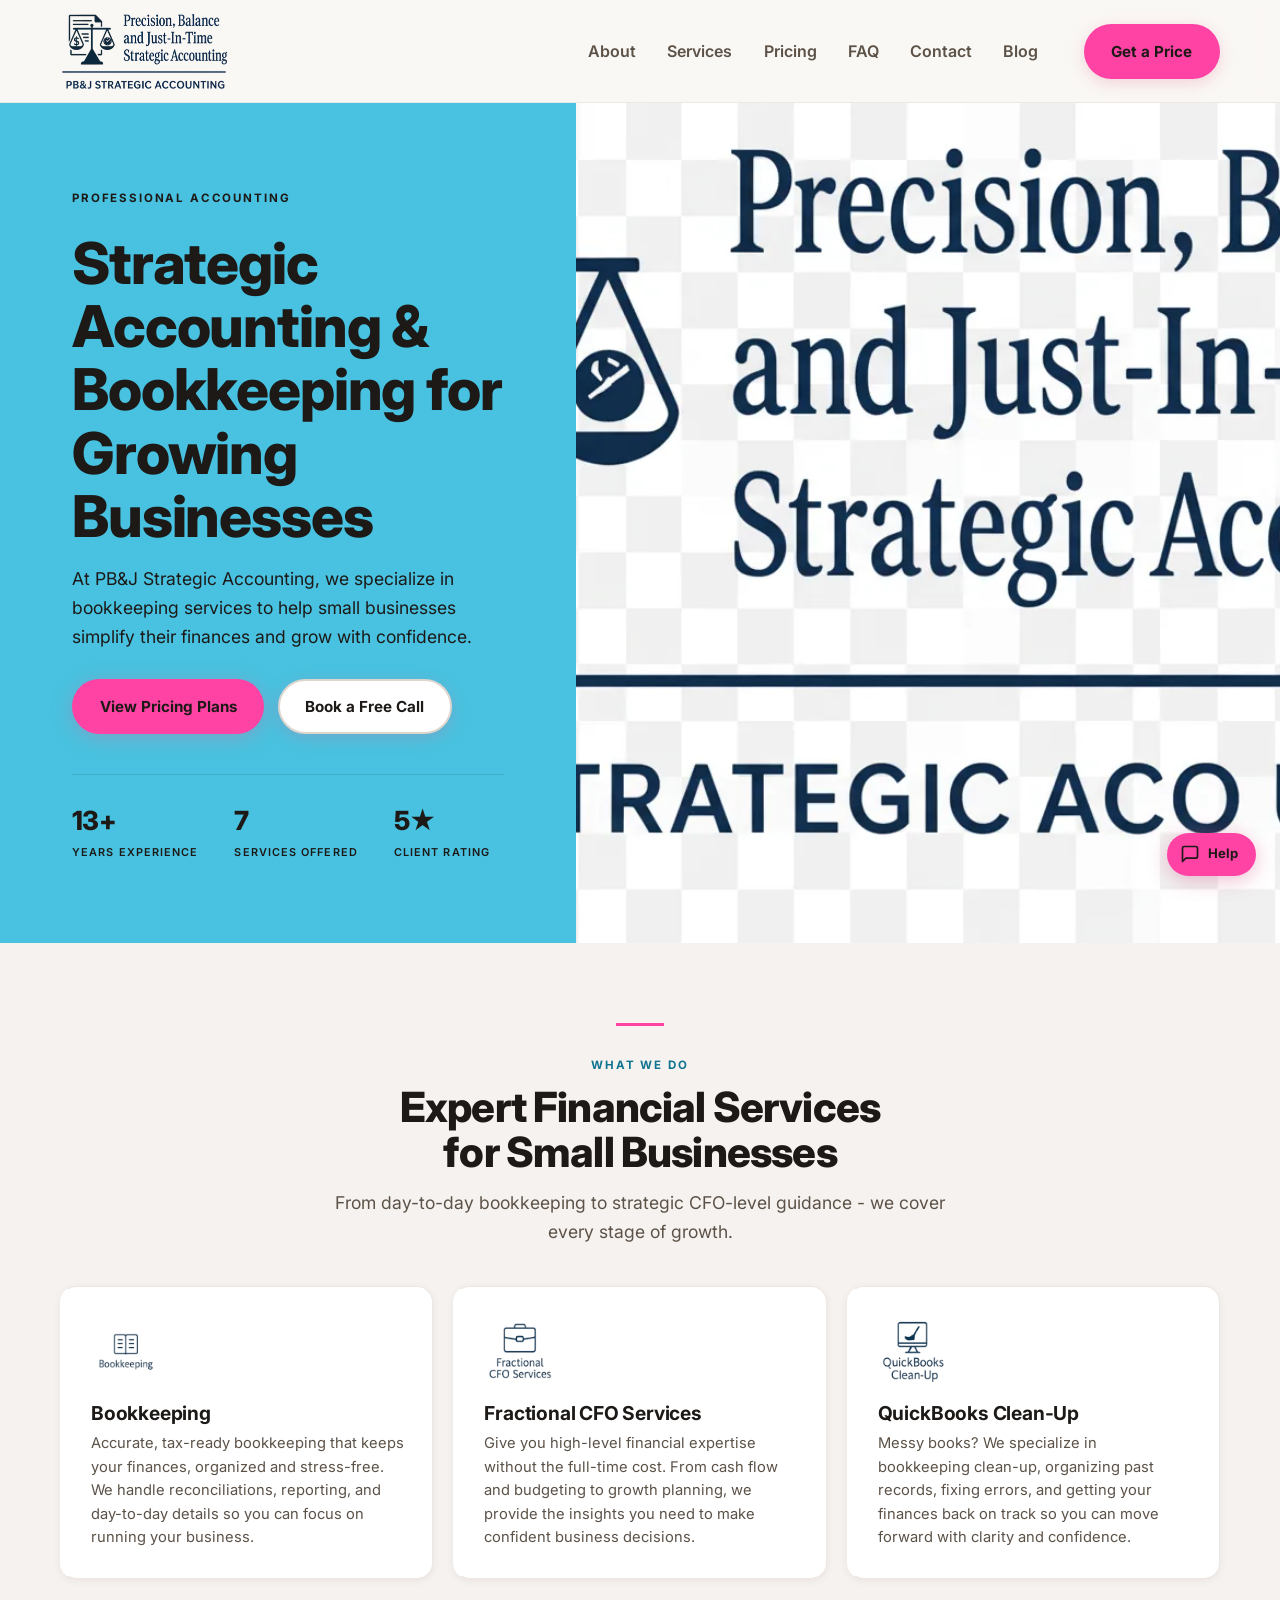
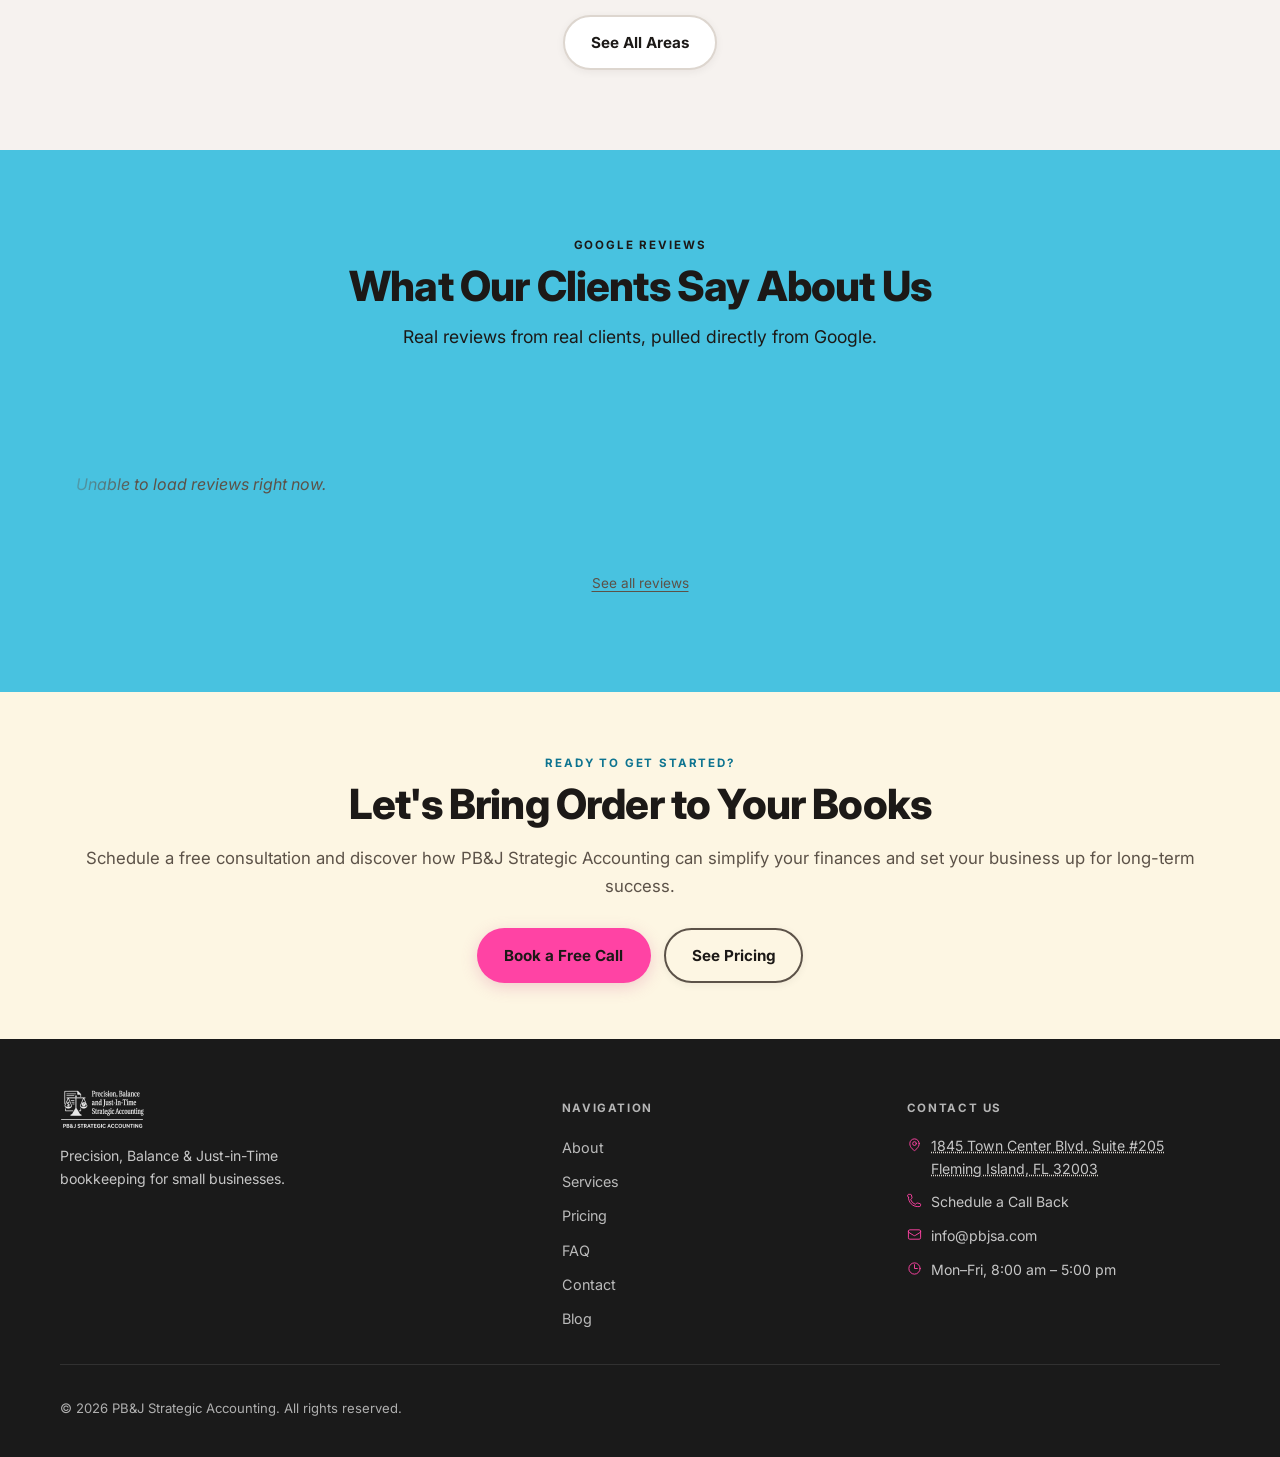
==== index.html @ 75b586e7 "Progressive video: show poster image immediately, swap to video only if it loads within 8s Co-Author" ====
<!doctype html>
<html lang="en">
<head>
  <meta charset="utf-8">
  <meta name="viewport" content="width=device-width, initial-scale=1">
  <title>Clay County Bookkeeping &amp; Accounting Services | PB&amp;J Strategic Accounting</title>
  <meta name="description" content="PB&amp;J Strategic Accounting specializes in bookkeeping and accounting for Clay County &amp; surrounding area small businesses - helping you simplify finances and grow with confidence.">
  <link rel="icon" type="image/webp" href="assets/img/pbj-favicon.webp">
  <link rel="dns-prefetch" href="https://fonts.googleapis.com">
  <link rel="preconnect" href="https://fonts.googleapis.com">
  <link rel="preconnect" href="https://fonts.gstatic.com" crossorigin>
  <link rel="stylesheet" href="https://fonts.googleapis.com/css2?family=Inter:wght@400;600;700&display=swap" media="print" onload="this.media='all'">
  <link rel="stylesheet" href="assets/css/styles.css">
  <link rel="preload" href="assets/img/pbj-logo-full.webp" as="image" type="image/webp">
  <link rel="canonical" href="https://pbjsa.com/">
  <meta property="og:type" content="website">
  <meta property="og:url" content="https://pbjsa.com/">
  <meta property="og:title" content="Clay County Bookkeeping & Accounting Services | PB&J Strategic Accounting">
  <meta property="og:description" content="PB&J Strategic Accounting specializes in bookkeeping and accounting for Clay County & surrounding area small businesses - helping you simplify finances and grow with confidence.">
  <meta property="og:image" content="https://pbjsa.com/assets/img/og-image.jpg">
  <meta property="og:site_name" content="PB&J Strategic Accounting">
  <meta name="twitter:card" content="summary_large_image">
  <meta name="twitter:title" content="Clay County Bookkeeping & Accounting Services | PB&J Strategic Accounting">
  <meta name="twitter:description" content="PB&J Strategic Accounting specializes in bookkeeping and accounting for Clay County & surrounding area small businesses - helping you simplify finances and grow with confidence.">
  <meta name="twitter:image" content="https://pbjsa.com/assets/img/og-image.jpg">
  <script type="application/ld+json">
  {
    "@context": "https://schema.org",
    "@type": "AccountingService",
    "name": "PB&J Strategic Accounting",
    "description": "Expert bookkeeping and accounting services for Clay County and surrounding area small businesses.",
    "url": "https://pbjsa.com",
    "telephone": "+19047082411",
    "email": "info@pbjsa.com",
    "address": {
      "@type": "PostalAddress",
      "streetAddress": "1845 Town Center Blvd. Suite #205",
      "addressLocality": "Fleming Island",
      "addressRegion": "FL",
      "postalCode": "32003",
      "addressCountry": "US"
    },
    "openingHours": "Mo-Fr 08:00-17:00",
    "priceRange": "$400-$2000",
    "image": "https://pbjsa.com/assets/img/pbj-logo-full.webp",
    "founder": { "@type": "Person", "name": "Brittany Ferguson" },
    "areaServed": [
      { "@type": "City", "name": "Fleming Island" },
      { "@type": "AdministrativeArea", "name": "Clay County, FL" },
      { "@type": "City", "name": "Jacksonville" }
    ]
  }
  </script>
</head>
<body>

  <a class="skip-link" href="#main">Skip to main content</a>

  <!-- ── Splash Screen ────────────────────────────────────── -->
  <div id="splash" aria-hidden="true">
    <img src="assets/img/pbj-logo-full.webp" alt="PB&amp;J Strategic Accounting" class="splash-logo">
    <p class="splash-tagline">Precision &middot; Balance &middot; Just-in-Time</p>
  </div>

  <!-- ── Header ──────────────────────────────────────────── -->
  <header class="site-header">
    <div class="container header-inner">
      <a class="brand" href="index.html" aria-label="PB&amp;J Strategic Accounting - Home">
        <img src="assets/img/pbj-logo-full.webp" alt="PB&amp;J Strategic Accounting" class="site-logo" width="335" height="176">
      </a>
      <nav class="primary-nav" aria-label="Primary navigation">
        <ul class="nav-list">
          <li><a href="about.html">About</a></li>
          <li><a href="services.html">Services</a></li>
          <li><a href="pricing.html">Pricing</a></li>
          <li><a href="faq.html">FAQ</a></li>
          <li><a href="contact.html">Contact</a></li>
          <li><a href="blog/index.html">Blog</a></li>
        </ul>
      </nav>
      <a class="btn nav-cta" href="contact.html">Get a Price</a>
      <button class="hamburger" id="hamburger" aria-expanded="false" aria-controls="mobile-nav" aria-label="Open navigation menu">
        <span aria-hidden="true"></span>
        <span aria-hidden="true"></span>
        <span aria-hidden="true"></span>
      </button>
    </div>
  </header>

  <!-- ── Mobile Nav ──────────────────────────────────────── -->
  <div class="mobile-nav" id="mobile-nav" role="dialog" aria-modal="true" aria-label="Navigation menu">
    <div class="mobile-nav-panel">
      <div class="mobile-nav-header">
        <span class="brand" style="pointer-events:none;">
          <img src="assets/img/pbj-logo-full.webp" alt="" class="site-logo" width="335" height="176" aria-hidden="true" loading="lazy">
        </span>
        <button class="mobile-nav-close" id="mobile-nav-close" aria-label="Close navigation menu">
          <svg xmlns="http://www.w3.org/2000/svg" viewBox="0 0 20 20" fill="currentColor" aria-hidden="true" width="18" height="18">
            <path d="M6.28 5.22a.75.75 0 0 0-1.06 1.06L8.94 10l-3.72 3.72a.75.75 0 1 0 1.06 1.06L10 11.06l3.72 3.72a.75.75 0 1 0 1.06-1.06L11.06 10l3.72-3.72a.75.75 0 0 0-1.06-1.06L10 8.94 6.28 5.22z"/>
          </svg>
        </button>
      </div>
      <nav aria-label="Mobile primary navigation">
        <ul class="mobile-nav-list">
          <li><a href="about.html">About</a></li>
          <li><a href="services.html">Services</a></li>
          <li><a href="pricing.html">Pricing</a></li>
          <li><a href="faq.html">FAQ</a></li>
          <li><a href="contact.html">Contact</a></li>
          <li><a href="blog/index.html">Blog</a></li>
        </ul>
      </nav>
      <a class="btn" href="contact.html" style="text-align:center;">Get a Price</a>
    </div>
  </div>

  <!-- ── Main ────────────────────────────────────────────── -->
  <main id="main">

    <!-- ══ Cinematic Split Hero ════════════════════════════ -->
    <section class="hero-split" aria-labelledby="hero-heading">

      <!-- Dark left panel -->
      <div class="hero-panel-dark">
        <div class="hero-panel-content">
          <span class="eyebrow eyebrow--light" style="color:#1C1917;">Professional Accounting</span>
          <h1 id="hero-heading" class="on-dark" style="margin-top:.85rem; font-size:clamp(2.6rem,4.5vw,4.25rem);">
            Strategic Accounting &amp; Bookkeeping for Growing Businesses
          </h1>
          <p class="lead lead--light">
            At PB&amp;J Strategic Accounting, we specialize in bookkeeping services to help small businesses simplify their finances and grow with confidence.
          </p>
          <div class="btn-row">
            <a class="btn btn--inverse" href="pricing.html">View Pricing Plans</a>
            <a class="btn btn-ghost" href="contact.html">Book a Free Call</a>
          </div>
          <!-- Inline trust stats -->
          <div class="hero-stats" aria-label="Quick facts">
            <div>
              <span class="hero-stat-val">13+</span>
              <span class="hero-stat-lbl">Years Experience</span>
            </div>
            <div>
              <span class="hero-stat-val">7</span>
              <span class="hero-stat-lbl">Services Offered</span>
            </div>
            <div>
              <span class="hero-stat-val">5★</span>
              <span class="hero-stat-lbl">Client Rating</span>
            </div>
          </div>
        </div>
      </div>

      <!-- Right: brand intro (image default, video enhancement) -->
      <div class="hero-panel-image">
        <img src="assets/img/video-poster.webp" alt="PB&amp;J Strategic Accounting" class="hero-panel-photo" id="heroPoster" width="1344" height="768">
      </div>

    </section>

    <!-- ══ What We Do ══════════════════════════════════════ -->
    <section class="section" aria-labelledby="services-heading">
      <div class="container">
        <div class="section-header section-header--center">
          <hr class="section-rule" aria-hidden="true" style="margin-inline:auto;">
          <span class="eyebrow">What We Do</span>
          <h2 id="services-heading">Expert Financial Services<br>for Small Businesses</h2>
          <p class="lead">From day-to-day bookkeeping to strategic CFO-level guidance - we cover every stage of growth.</p>
        </div>
        <div class="services-grid">

          <article class="service-card" aria-labelledby="home-svc-bk">
            <div class="service-icon" aria-hidden="true">
              <img src="assets/img/orbit-5.webp" alt="" class="service-icon-img" width="184" height="184" loading="lazy">
            </div>
            <h3 id="home-svc-bk">Bookkeeping</h3>
            <p>Accurate, tax-ready bookkeeping that keeps your finances, organized and stress-free. We handle reconciliations, reporting, and day-to-day details so you can focus on running your business.</p>
          </article>

          <article class="service-card" aria-labelledby="home-svc-cfo">
            <div class="service-icon" aria-hidden="true">
              <img src="assets/img/orbit-3.webp" alt="" class="service-icon-img" width="184" height="184" loading="lazy">
            </div>
            <h3 id="home-svc-cfo">Fractional CFO Services</h3>
            <p>Give you high-level financial expertise without the full-time cost. From cash flow and budgeting to growth planning, we provide the insights you need to make confident business decisions.</p>
          </article>

          <article class="service-card" aria-labelledby="home-svc-qb">
            <div class="service-icon" aria-hidden="true">
              <img src="assets/img/orbit-4.webp" alt="" class="service-icon-img" width="184" height="184" loading="lazy">
            </div>
            <h3 id="home-svc-qb">QuickBooks Clean-Up</h3>
            <p>Messy books? We specialize in bookkeeping clean-up, organizing past records, fixing errors, and getting your finances back on track so you can move forward with clarity and confidence.</p>
          </article>

        </div>
        <div style="margin-top:2.25rem; text-align:center;">
          <a class="btn-secondary" href="services.html">See All Areas</a>
        </div>
      </div>
    </section>

    <!-- ══ Google Reviews (live) ════════════════════════════ -->
    <section class="section section--dark" aria-labelledby="testimonials-heading">
      <div class="container">
        <div class="section-header section-header--center">
          <span class="eyebrow">Google Reviews</span>
          <h2 id="testimonials-heading">What Our Clients Say About Us</h2>
          <p class="lead">Real reviews from real clients, pulled directly from Google.</p>
        </div>

        <div class="google-rating-summary" id="google-rating-summary" aria-live="polite"></div>

        <div class="reviews-ticker-wrap">
          <div class="reviews-ticker" id="reviews-ticker" aria-hidden="true">
            <p class="reviews-loading">Loading reviews…</p>
          </div>
        </div>

        <p class="reviews-google-link">
          <a href="#" id="see-all-reviews-link">See all reviews</a>
        </p>
      </div>
    </section>

    <!-- ══ Single Review Modal ═══════════════════════════════ -->
    <div class="review-modal-backdrop" id="review-modal-backdrop" role="dialog" aria-modal="true" aria-labelledby="modal-author" hidden>
      <div class="review-modal">
        <button class="review-modal-close" id="review-modal-close" aria-label="Close review">&times;</button>
        <div class="review-modal-stars" id="modal-stars"></div>
        <blockquote class="review-modal-text" id="modal-text"></blockquote>
        <div class="quote-author" style="margin-top:1.25rem;">
          <div id="modal-avatar"></div>
          <div>
            <p class="quote-author-name" id="modal-author"></p>
            <p class="quote-author-loc" id="modal-date"></p>
          </div>
        </div>
      </div>
    </div>

    <!-- ══ All Reviews Modal ══════════════════════════════════ -->
    <div class="review-modal-backdrop" id="all-reviews-backdrop" role="dialog" aria-modal="true" aria-labelledby="all-reviews-heading" hidden>
      <div class="review-modal review-modal--all">
        <button class="review-modal-close" id="all-reviews-close" aria-label="Close reviews">&times;</button>
        <h2 class="review-modal-all-heading" id="all-reviews-heading">All Google Reviews</h2>
        <div id="all-reviews-list"></div>
        <p style="text-align:center; margin-top:1.5rem;">
          <a href="https://maps.google.com/?cid=16820855285451641250" target="_blank" rel="noopener" style="font-size:.8rem; color:var(--text-muted); text-decoration:underline;">View on Google Maps</a>
        </p>
      </div>
    </div>

    <!-- ══ CTA Strip ════════════════════════════════════════ -->
    <section class="cta-strip" aria-labelledby="cta-heading">
      <div class="container">
        <span class="eyebrow" style="color:#0E7490;">Ready to Get Started?</span>
        <h2 id="cta-heading">Let's Bring Order to Your Books</h2>
        <p>Schedule a free consultation and discover how PB&amp;J Strategic Accounting can simplify your finances and set your business up for long-term success.</p>
        <div class="btn-row" style="justify-content:center;">
          <a class="btn" href="contact.html">Book a Free Call</a>
          <a class="btn-secondary" href="pricing.html">See Pricing</a>
        </div>
      </div>
    </section>

  </main>

  <!-- ── Footer ──────────────────────────────────────────── -->
  <footer class="site-footer">
    <div class="container">
      <div class="footer-grid">
        <div>
          <a class="footer-brand" href="index.html" aria-label="PB&amp;J Strategic Accounting - Home">
            <img src="assets/img/pbj-logo-full.webp" alt="PB&amp;J Strategic Accounting" class="site-logo" width="335" height="176">
          </a>
          <p class="footer-tagline">Precision, Balance &amp; Just-in-Time bookkeeping for small businesses.</p>
</div>
        <div>
          <p class="footer-col-label">Navigation</p>
          <ul class="footer-nav-list">
            <li><a href="about.html">About</a></li>
            <li><a href="services.html">Services</a></li>
            <li><a href="pricing.html">Pricing</a></li>
            <li><a href="faq.html">FAQ</a></li>
          <li><a href="contact.html">Contact</a></li>
            <li><a href="blog/index.html">Blog</a></li>
          </ul>
        </div>
        <div>
          <p class="footer-col-label">Contact Us</p>
          <div class="footer-contact-item">
            <svg xmlns="http://www.w3.org/2000/svg" fill="none" viewBox="0 0 24 24" stroke="currentColor" stroke-width="1.5" aria-hidden="true"><path stroke-linecap="round" stroke-linejoin="round" d="M15 10.5a3 3 0 1 1-6 0 3 3 0 0 1 6 0z"/><path stroke-linecap="round" stroke-linejoin="round" d="M19.5 10.5c0 7.142-7.5 11.25-7.5 11.25S4.5 17.642 4.5 10.5a7.5 7.5 0 1 1 15 0z"/></svg>
            <div class="maps-trigger maps-trigger--footer">
              <address style="font-style:normal;" aria-label="Open in Maps: 1845 Town Center Blvd Suite 205, Fleming Island FL 32003">1845 Town Center Blvd. Suite #205<br>Fleming Island, FL 32003</address>
              <div class="maps-popover maps-popover--up" role="dialog" aria-label="Open address in maps">
                <a href="https://www.google.com/maps/search/?api=1&query=1845+Town+Center+Blvd+Suite+205+Fleming+Island+FL+32003" target="_blank" rel="noopener"><svg xmlns="http://www.w3.org/2000/svg" width="16" height="16" viewBox="0 0 24 24" fill="none" stroke="currentColor" stroke-width="1.5" aria-hidden="true"><path stroke-linecap="round" stroke-linejoin="round" d="M9 6.75V15m6-6v8.25m.503 3.498 4.875-2.437c.381-.19.622-.58.622-1.006V4.82c0-.836-.88-1.38-1.628-1.006l-3.869 1.934c-.317.159-.69.159-1.006 0L9.503 3.252a1.125 1.125 0 0 0-1.006 0L3.622 5.689C3.24 5.88 3 6.27 3 6.695V19.18c0 .836.88 1.38 1.628 1.006l3.869-1.934c.317-.159.69-.159 1.006 0l4.994 2.497c.317.158.69.158 1.006 0z"/></svg>Google Maps</a>
                <a href="https://maps.apple.com/?q=1845+Town+Center+Blvd+Suite+205+Fleming+Island+FL+32003" target="_blank" rel="noopener nofollow"><svg xmlns="http://www.w3.org/2000/svg" width="16" height="16" viewBox="0 0 24 24" fill="none" stroke="currentColor" stroke-width="1.5" aria-hidden="true"><path stroke-linecap="round" stroke-linejoin="round" d="M15 10.5a3 3 0 1 1-6 0 3 3 0 0 1 6 0z"/><path stroke-linecap="round" stroke-linejoin="round" d="M19.5 10.5c0 7.142-7.5 11.25-7.5 11.25S4.5 17.642 4.5 10.5a7.5 7.5 0 1 1 15 0z"/></svg>Apple Maps</a>
              </div>
            </div>
          </div>
          <div class="footer-contact-item">
            <svg xmlns="http://www.w3.org/2000/svg" fill="none" viewBox="0 0 24 24" stroke="currentColor" stroke-width="1.5" aria-hidden="true"><path stroke-linecap="round" stroke-linejoin="round" d="M2.25 6.75c0 8.284 6.716 15 15 15h2.25a2.25 2.25 0 0 0 2.25-2.25v-1.372c0-.516-.351-.966-.852-1.091l-4.423-1.106c-.44-.11-.902.055-1.173.417l-.97 1.293c-.282.376-.769.542-1.21.38a12.035 12.035 0 0 1-7.143-7.143c-.162-.441.004-.928.38-1.21l1.293-.97c.363-.271.527-.734.417-1.173L6.963 3.102a1.125 1.125 0 0 0-1.091-.852H4.5A2.25 2.25 0 0 0 2.25 6.75z"/></svg>
            <a href="#" data-open-callback>Schedule a Call Back</a>
          </div>
          <div class="footer-contact-item">
            <svg xmlns="http://www.w3.org/2000/svg" fill="none" viewBox="0 0 24 24" stroke="currentColor" stroke-width="1.5" aria-hidden="true"><path stroke-linecap="round" stroke-linejoin="round" d="M21.75 6.75v10.5a2.25 2.25 0 0 1-2.25 2.25h-15a2.25 2.25 0 0 1-2.25-2.25V6.75m19.5 0A2.25 2.25 0 0 0 19.5 4.5h-15a2.25 2.25 0 0 0-2.25 2.25m19.5 0v.243a2.25 2.25 0 0 1-1.07 1.916l-7.5 4.615a2.25 2.25 0 0 1-2.36 0L3.32 8.91a2.25 2.25 0 0 1-1.07-1.916V6.75"/></svg>
            <a href="mailto:info@pbjsa.com">info@pbjsa.com</a>
          </div>
          <div class="footer-contact-item">
            <svg xmlns="http://www.w3.org/2000/svg" fill="none" viewBox="0 0 24 24" stroke="currentColor" stroke-width="1.5" aria-hidden="true"><path stroke-linecap="round" stroke-linejoin="round" d="M12 6v6h4.5m4.5 0a9 9 0 1 1-18 0 9 9 0 0 1 18 0z"/></svg>
            <span>Mon–Fri, 8:00 am – 5:00 pm</span>
          </div>
        </div>
      </div>
      <div class="footer-bottom">
        <p class="footer-copy">© 2026 PB&amp;J Strategic Accounting. All rights reserved.</p>
      </div>
    </div>
  </footer>

  <script>
  /* Progressive video enhancement — show poster image by default, swap to video if it loads */
  (function () {
    if (window.matchMedia('(prefers-reduced-motion: reduce)').matches) return;
    var poster = document.getElementById('heroPoster');
    if (!poster) return;
    var video = document.createElement('video');
    video.autoplay = true;
    video.muted = true;
    video.playsInline = true;
    video.loop = true;
    video.preload = 'metadata';
    video.className = 'hero-panel-photo';
    video.setAttribute('aria-label', 'PB&J Strategic Accounting intro video');
    var source = document.createElement('source');
    source.src = 'assets/video/pbj-brand-video.mp4';
    source.type = 'video/mp4';
    video.appendChild(source);
    var loaded = false;
    var timeout = setTimeout(function () { if (!loaded) { video.src = ''; } }, 8000);
    video.addEventListener('canplay', function () {
      loaded = true;
      clearTimeout(timeout);
      poster.parentNode.replaceChild(video, poster);
    }, { once: true });
    video.addEventListener('error', function () { clearTimeout(timeout); }, { once: true });
    video.load();
  })();
  </script>
  <script src="assets/js/main.js" defer></script>
  <script>
    (function () {
      var splash = document.getElementById('splash');
      if (!splash) return;
      document.body.classList.add('splash-active');
      splash.addEventListener('animationend', function (e) {
        if (e.animationName === 'splash-exit') {
          splash.remove();
          document.body.classList.remove('splash-active');
        }
      });
    })();
  </script>
  <script src="assets/js/chat.js" defer></script>
</body>
</html>
---- assets/css/styles.css ----
@import url('https://fonts.googleapis.com/css2?family=Inter:wght@400;500;600;700;800&display=swap');:root{--bg:#f6f2ef;--surface:#fff;--surface-2:#ede8e3;--surface-3:#e4ddd6;--text:#1c1917;--text-muted:#5c5248;--accent:#48c2e0;--accent-dark:#2ea3c5;--accent-light:#9fe2f0;--gold:#b8882a;--gold-bg:#fdf6e3;--dark-teal:#48c2e0;--dark-teal-2:#3ab0cc;--pink:#ff43a4;--pink-dark:#b54d7a;--pink-mid:#e8a0bc;--pink-light:#fceef5;--border:#ddd6cf;--border-light:#ede8e3;--focus:#1f6feb;--max:1160px;--radius-sm:8px;--radius:16px;--radius-lg:24px;--radius-pill:999px;--shadow-sm:0 2px 8px rgba(28,25,23,.06);--shadow:0 8px 24px rgba(28,25,23,.09);--shadow-lg:0 16px 48px rgba(28,25,23,.12);--shadow-hover:0 12px 36px rgba(28,25,23,.14);--section-y:5rem;--section-y-sm:3rem}*,*::before,*::after{box-sizing:border-box}html{scroll-behavior:smooth;-webkit-text-size-adjust:100%}body{margin:0;font-family:'Inter',Arial,Helvetica,sans-serif;font-size:1rem;line-height:1.65;color:var(--text);background:var(--bg);-webkit-font-smoothing:antialiased}img,picture,video,canvas,svg{display:block;max-width:100%}input,button,textarea,select{font:inherit}p,h1,h2,h3,h4{overflow-wrap:break-word}a{color:#17708b;text-decoration:underline;text-underline-offset:3px}a:hover{color:var(--accent)}:focus-visible{outline:3px solid var(--focus);outline-offset:3px;border-radius:4px}:focus:not(:focus-visible){outline:0}.skip-link{position:absolute;left:-9999px;top:1rem;background:var(--text);color:#fff;padding:.75rem 1.25rem;border-radius:var(--radius-sm);font-weight:700;font-size:.9rem;z-index:9999;text-decoration:none}.skip-link:focus{left:1rem}.container{width:min(var(--max),calc(100% - 2.5rem));margin-inline:auto}.section{padding:var(--section-y) 0}.section--sm{padding:var(--section-y-sm) 0}.section--tinted{background:var(--surface-2)}h1,h2,h3,h4{line-height:1.1;font-weight:800;letter-spacing:-.02em;margin-top:0}h1{font-size:clamp(2.4rem,5vw,4rem);margin-bottom:1rem}h2{font-size:clamp(1.75rem,3.5vw,2.6rem);margin-bottom:.75rem}h3{font-size:1.2rem;font-weight:700;margin-bottom:.5rem;letter-spacing:-.01em}.eyebrow{display:inline-block;font-size:.72rem;font-weight:700;letter-spacing:.16em;text-transform:uppercase;color:var(--accent);margin-bottom:.6rem}.lead{font-size:1.1rem;color:var(--text-muted);max-width:60ch;margin-top:0}.section-header{margin-bottom:2.5rem}.section-header--center{text-align:center}.section-header--center .lead{margin-inline:auto}.btn,.btn-secondary{display:inline-flex;align-items:center;gap:.5rem;padding:.8rem 1.6rem;border-radius:var(--radius-pill);font-weight:700;font-size:.95rem;text-decoration:none;border:2px solid transparent;cursor:pointer;transition:background .2s,color .2s,box-shadow .2s,transform .15s}.btn{background:var(--pink);color:#1c1917;box-shadow:0 4px 16px rgba(216,108,151,.28)}.btn:hover{background:var(--pink-dark);color:#fff;box-shadow:0 6px 20px rgba(216,108,151,.45);transform:translateY(-1px)}.btn:active{transform:translateY(0)}.btn-secondary{background:var(--surface);color:var(--text);border-color:var(--border);box-shadow:var(--shadow-sm)}.btn-secondary:hover{background:var(--pink-light);color:var(--pink-dark);border-color:var(--pink);transform:translateY(-1px)}.btn-gold{background:var(--gold);color:#fff;box-shadow:0 4px 16px rgba(184,136,42,.32)}.btn-gold:hover{background:var(--pink);color:#1c1917;box-shadow:0 6px 20px rgba(216,108,151,.38);transform:translateY(-1px)}.btn-row{display:flex;flex-wrap:wrap;gap:.85rem;margin-top:1.75rem}.site-header{position:sticky;top:0;z-index:100;background:linear-gradient(rgba(250,248,244,.90),rgba(250,248,244,.90)),url('../img/header-image.png') center / cover no-repeat;backdrop-filter:blur(12px);-webkit-backdrop-filter:blur(12px);border-bottom:1px solid var(--border-light)}.header-inner{display:flex;align-items:center;gap:1.5rem;padding:.45rem 0}.brand{display:flex;align-items:center;gap:.75rem;text-decoration:none;color:var(--text);font-weight:800;font-size:1rem;flex-shrink:0;letter-spacing:-.02em}.brand:hover{color:var(--accent)}.brand:hover .logo-badge{transform:scale(1.05)}.logo-badge{width:42px;height:42px;border-radius:12px;background:linear-gradient(135deg,#48c2e0 0,#2ea3c5 100%);display:grid;place-items:center;color:#fff;font-weight:800;font-size:.85rem;letter-spacing:.03em;flex-shrink:0;transition:transform .2s;box-shadow:0 4px 12px rgba(139,77,47,.30)}.primary-nav{margin-left:auto}.nav-list{display:flex;gap:.25rem;align-items:center;padding:0;margin:0;list-style:none}.nav-list a{display:block;padding:.5rem .85rem;border-radius:var(--radius-sm);text-decoration:none;color:var(--text-muted);font-weight:600;font-size:1rem;transition:color .2s,background .2s}.nav-list a:hover{color:var(--accent);background:var(--surface-2)}.nav-list a[aria-current="page"]{color:var(--accent);background:var(--surface-3)}.nav-cta{margin-left:.5rem}.hamburger{display:none;flex-direction:column;justify-content:center;gap:5px;width:42px;height:42px;background:transparent;border:2px solid var(--border);border-radius:var(--radius-sm);cursor:pointer;padding:8px;margin-left:auto;transition:border-color .2s}.hamburger:hover{border-color:var(--accent)}.hamburger span{display:block;height:2px;width:100%;background:var(--text);border-radius:2px;transition:transform .3s,opacity .3s}.hamburger[aria-expanded="true"] span:nth-child(1){transform:translateY(7px) rotate(45deg)}.hamburger[aria-expanded="true"] span:nth-child(2){opacity:0;transform:scaleX(0)}.hamburger[aria-expanded="true"] span:nth-child(3){transform:translateY(-7px) rotate(-45deg)}.mobile-nav{display:none;position:fixed;inset:0;z-index:99;background:rgba(28,25,23,.5)}.mobile-nav.is-open{display:block}.mobile-nav-panel{position:absolute;top:0;right:0;bottom:0;width:min(320px,85vw);background:var(--surface);padding:1.5rem;overflow-y:auto;box-shadow:var(--shadow-lg);display:flex;flex-direction:column;gap:1rem}.mobile-nav-header{display:flex;align-items:center;justify-content:space-between;padding-bottom:1rem;border-bottom:1px solid var(--border-light)}.mobile-nav-close{background:transparent;border:2px solid var(--border);border-radius:var(--radius-sm);width:38px;height:38px;cursor:pointer;display:grid;place-items:center;font-size:1.2rem;color:var(--text-muted);transition:border-color .2s,color .2s}.mobile-nav-close:hover{border-color:var(--accent);color:var(--accent)}.mobile-nav-list{list-style:none;padding:0;margin:0;display:flex;flex-direction:column;gap:.25rem}.mobile-nav-list a{display:block;padding:.85rem 1rem;border-radius:var(--radius-sm);text-decoration:none;font-weight:600;color:var(--text);transition:background .2s,color .2s}.mobile-nav-list a:hover,.mobile-nav-list a[aria-current="page"]{background:var(--surface-2);color:var(--accent)}.hero{padding:4.5rem 0 3rem}.hero-grid{display:grid;grid-template-columns:1fr 1fr;gap:3rem;align-items:center}.hero-content .eyebrow{margin-bottom:.85rem}.hero-content h1{margin-bottom:1.1rem}.hero-media-grid{display:grid;grid-template-columns:1fr 1fr;grid-template-rows:auto auto;gap:1rem}.trust-strip{background:var(--surface);border-top:1px solid var(--border-light);border-bottom:1px solid var(--border-light);padding:1.5rem 0}.trust-strip-inner{display:flex;flex-wrap:wrap;gap:1rem 3rem;align-items:center;justify-content:center}.trust-stat{display:flex;flex-direction:column;align-items:center;text-align:center;gap:.1rem}.trust-stat-value{font-size:1.75rem;font-weight:800;color:var(--accent);line-height:1}.trust-stat-label{font-size:.78rem;color:var(--text-muted);font-weight:600;letter-spacing:.04em;text-transform:uppercase}.trust-divider{width:1px;height:36px;background:var(--border)}.page-hero{padding:3.5rem 0 2.5rem;background:var(--dark-teal);border-bottom:0;text-align:center}.page-hero h1{font-size:clamp(2rem,4vw,3rem);margin-bottom:.6rem;color:var(--text)}.page-hero p{color:var(--text);font-size:1.08rem;max-width:60ch;margin:0 auto}.page-hero .eyebrow,.page-hero .kicker{color:var(--text)}.page-hero a{color:var(--text)}.card{background:var(--surface);border:1px solid var(--border-light);border-radius:var(--radius);box-shadow:var(--shadow-sm);padding:1.75rem;transition:box-shadow .25s,transform .25s}.card:hover{box-shadow:var(--shadow-hover);transform:translateY(-3px)}.services-grid{display:grid;grid-template-columns:repeat(3,1fr);gap:1.25rem}.service-card{background:var(--surface);border:1px solid var(--border-light);border-radius:var(--radius);padding:1.75rem;box-shadow:var(--shadow-sm);transition:box-shadow .25s,transform .25s}.service-card:hover{box-shadow:var(--shadow-hover);transform:translateY(-3px)}.service-icon{width:48px;height:48px;border-radius:12px;background:var(--surface-2);display:grid;place-items:center;margin-bottom:1rem;color:var(--accent);flex-shrink:0}.service-icon svg{width:24px;height:24px}.service-icon:has(.service-icon-img){background:0;width:72px;height:72px}.service-icon-img{width:100%;height:100%;object-fit:contain}.service-card h2{font-size:1.1rem;margin-bottom:.5rem}.service-card p{font-size:.92rem;color:var(--text-muted);margin:0;line-height:1.6}.testimonials-grid{display:grid;grid-template-columns:repeat(2,1fr);gap:1.5rem}.quote-card{background:var(--surface);border:1px solid var(--border-light);border-radius:var(--radius);padding:2rem;box-shadow:var(--shadow-sm);position:relative}.quote-card::before{content:'\201C';position:absolute;top:.85rem;left:1.5rem;font-size:3.25rem;line-height:1;color:var(--accent-light);opacity:.35;font-family:Georgia,serif;pointer-events:none}.quote-card blockquote{margin:0 0 1.25rem;padding-top:2rem;font-size:.97rem;color:var(--text);line-height:1.7;font-style:italic}.quote-card blockquote::before{content:''}.quote-author{display:flex;align-items:center;gap:.75rem}.quote-avatar{width:40px;height:40px;border-radius:50%;background:linear-gradient(135deg,var(--accent-light),var(--accent));display:grid;place-items:center;color:#fff;font-weight:700;font-size:.85rem;flex-shrink:0;object-fit:cover}.quote-author-name{font-weight:700;font-size:.92rem;margin:0}.quote-author-loc{font-size:.82rem;color:var(--text-muted);margin:0}.google-rating-summary{display:flex;align-items:center;justify-content:center;gap:.75rem;margin-bottom:2rem;font-size:1rem;color:var(--text-muted)}.google-rating-summary .rating-score{font-size:1.75rem;font-weight:700;color:var(--text);line-height:1}.google-rating-summary .rating-stars svg{width:18px;height:18px;fill:#fbbc04;display:inline-block;vertical-align:middle}.google-rating-summary .rating-count{font-size:.88rem;opacity:.65}@keyframes ticker-scroll{from{transform:translateX(0)}to{transform:translateX(-50%)}}.reviews-ticker-wrap{overflow:hidden;mask-image:linear-gradient(to right,transparent 0,black 8%,black 92%,transparent 100%);-webkit-mask-image:linear-gradient(to right,transparent 0,black 8%,black 92%,transparent 100%);margin:0 -1rem}.reviews-ticker{display:flex;gap:1rem;width:max-content;animation:ticker-scroll 40s linear infinite}.reviews-ticker:hover{animation-play-state:paused}.reviews-ticker .quote-card{width:280px;flex-shrink:0;cursor:pointer;transition:transform .2s,box-shadow .2s;padding:1.25rem}.reviews-ticker .quote-card:hover{transform:translateY(-3px);box-shadow:0 8px 24px rgba(0,0,0,.1)}.reviews-ticker .quote-card blockquote{display:-webkit-box;-webkit-line-clamp:3;-webkit-box-orient:vertical;overflow:hidden;font-size:.88rem;margin-bottom:.85rem;padding-top:1.75rem}.reviews-ticker .quote-card::before{font-size:2.5rem;top:.6rem;left:1rem}.review-star-row{display:flex;align-items:center;gap:.2rem;margin-bottom:.5rem}.review-star-row svg{width:13px;height:13px;fill:#fbbc04}.review-expand-hint{font-size:.75rem;color:rgba(248,245,240,.4);margin-top:.5rem;font-style:italic}.reviews-loading{color:var(--text-muted);font-style:italic;padding:2rem}.reviews-google-link{text-align:center;margin-top:1.5rem}.reviews-google-link a{font-size:.85rem;color:var(--text-muted);text-decoration:underline;text-underline-offset:3px}.reviews-google-link a:hover{color:var(--pink)}.review-modal-backdrop{position:fixed;inset:0;background:rgba(10,20,30,.7);backdrop-filter:blur(4px);z-index:1000;display:flex;align-items:center;justify-content:center;padding:1.5rem}.review-modal-backdrop[hidden]{display:none}.review-modal{background:var(--surface);border-radius:var(--radius);padding:2rem;max-width:520px;width:100%;position:relative;box-shadow:0 24px 64px rgba(0,0,0,.35);max-height:90vh;overflow-y:auto}.review-modal-close{position:absolute;top:1rem;right:1rem;background:0;border:0;font-size:1.5rem;line-height:1;cursor:pointer;color:var(--text-muted);padding:.25rem .5rem}.review-modal-close:hover{color:var(--text)}.review-modal-stars{display:flex;gap:.25rem;margin-bottom:1rem}.review-modal-stars svg{width:18px;height:18px;fill:#fbbc04}.review-modal-text{font-style:italic;color:var(--text);line-height:1.75;font-size:1rem;margin:0 0 1rem;padding:0}.review-modal--all{max-width:600px;max-height:80vh;overflow-y:auto}.review-modal-all-heading{font-size:1.2rem;margin:0 0 1.5rem;padding-right:2rem}.all-review-item{border-bottom:1px solid var(--border-light);padding:1.25rem 0}.all-review-item:last-child{border-bottom:0}.all-review-item .review-star-row{margin-bottom:.5rem}.all-review-item blockquote{font-style:italic;color:var(--text);line-height:1.7;font-size:.95rem;margin:0 0 .75rem}.all-review-item .quote-author{gap:.6rem}.all-review-item .quote-avatar{width:34px;height:34px;font-size:.78rem}.pricing-grid{display:grid;grid-template-columns:repeat(3,1fr);gap:1.25rem}.price-card{background:#fbf3e2;border:3px solid #c4882a;border-radius:48% 48% 8px 8px / 38px 38px 8px 8px;padding:2.5rem 1.75rem 1.75rem;box-shadow:var(--shadow-sm);display:flex;flex-direction:column;transition:box-shadow .25s,transform .25s}.price-card:hover{box-shadow:var(--shadow-hover);transform:translateY(-3px)}.price-card--featured{border-color:var(--gold);border-width:3px;background:#fff;box-shadow:0 8px 32px rgba(184,136,42,.22);position:relative}.price-card--featured:hover{box-shadow:0 16px 48px rgba(184,136,42,.30)}.price-badge{display:inline-block;background:var(--gold);color:#fff;font-size:.7rem;font-weight:700;letter-spacing:.1em;text-transform:uppercase;padding:.3rem .7rem;border-radius:var(--radius-pill);margin-bottom:.85rem}.price-card h2{font-size:1.2rem;margin-bottom:.2rem}.price-tagline{font-size:.88rem;color:var(--text-muted);font-style:italic;margin:0 0 1rem}.price-amount{font-size:1.65rem;font-weight:800;color:#146a82;margin:.75rem 0 1rem;line-height:1}.price-card ul{padding-left:0;margin:0 0 1.25rem;list-style:none;display:flex;flex-direction:column;gap:.45rem;flex:1}.price-card ul li{display:flex;gap:.6rem;align-items:flex-start;font-size:.88rem;color:var(--text-muted)}.price-card ul li::before{content:'';display:inline-block;width:16px;height:16px;background-image:url("data:image/svg+xml,%3Csvgxmlns='http://www.w3.org/2000/svg'viewBox='001616'fill='%231F8DAB'%3E%3Cpathd='M13.784.22a.75.7500101.06l-7.257.25a.75.75001-1.060L2.229.28a.75.750011.06-1.06L610.94l6.72-6.72a.75.750011.060z'/%3E%3C/svg%3E");background-repeat:no-repeat;background-position:center;flex-shrink:0;margin-top:2px}.price-card--featured ul li::before{background-image:url("data:image/svg+xml,%3Csvgxmlns='http://www.w3.org/2000/svg'viewBox='001616'fill='%23B8882A'%3E%3Cpathd='M13.784.22a.75.7500101.06l-7.257.25a.75.75001-1.060L2.229.28a.75.750011.06-1.06L610.94l6.72-6.72a.75.750011.060z'/%3E%3C/svg%3E")}.price-card p.feature-group-label{font-size:.78rem;font-weight:700;color:var(--text-body);margin:.5rem 0 .35rem;letter-spacing:.02em}.price-card ul li.feature-label{font-weight:700;color:var(--text-body);margin-top:.5rem}.price-card ul li.feature-label:first-child{margin-top:0}.price-card ul li.feature-sub{padding-left:1rem;font-size:.84rem}.price-card ul li.feature-sub::before{content:'';width:12px;height:12px;background-image:url("data:image/svg+xml,%3Csvgxmlns='http://www.w3.org/2000/svg'viewBox='001616'%3E%3Ccirclecx='8'cy='8'r='2.5'fill='%231F8DAB'/%3E%3C/svg%3E");background-repeat:no-repeat;background-position:center;flex-shrink:0;margin-top:4px}.price-card .price-note{font-size:.82rem;color:var(--text-muted);margin:0 0 1rem;line-height:1.5}.price-card .btn,.price-card .btn-secondary,.price-card .btn-gold{width:100%;justify-content:center}.pricing-specialty{display:grid;grid-template-columns:repeat(2,1fr);gap:1.25rem;margin-top:1.25rem}.pricing-copy{max-width:70ch;margin:0 auto}.pricing-copy h2{margin-top:1.5rem}.pricing-copy p{color:var(--text-muted)}.why-choose-section{background:var(--surface-2)}.why-choose-header{text-align:center;margin-bottom:3rem}.why-choose-title{font-size:clamp(2.4rem,5vw,3.6rem);font-weight:800;letter-spacing:-.03em;line-height:1.1;margin:.4rem 0 .9rem;background:linear-gradient(135deg,var(--text) 0,var(--accent) 100%);-webkit-background-clip:text;-webkit-text-fill-color:transparent;background-clip:text}.why-choose-lead{color:var(--text-muted);font-size:1.1rem;max-width:50ch;margin:0 auto}.why-choose-grid{display:grid;grid-template-columns:1fr 1fr;gap:1.5rem;align-items:stretch}.why-choose-card{background:var(--surface);border:1px solid var(--border-light);border-radius:var(--radius-lg);padding:2rem 2rem 1.75rem;box-shadow:var(--shadow-sm);display:flex;flex-direction:column}.why-choose-card-promise{margin-top:auto;padding-top:1.5rem;border-top:1px solid var(--border-light);display:flex;align-items:center;gap:.5rem;font-size:.875rem;font-weight:600;color:var(--accent)}.why-choose-card-promise svg{width:16px;height:16px;flex-shrink:0}.why-choose-card-icon{width:48px;height:48px;border-radius:14px;background:linear-gradient(135deg,#48c2e0 0,#2ea3c5 100%);display:grid;place-items:center;color:#fff;margin-bottom:1.1rem}.why-choose-card-icon svg{width:24px;height:24px}.why-choose-card h3{font-size:1.2rem;font-weight:800;margin:0 0 .85rem;color:var(--text)}.why-choose-card p{color:var(--text-muted);font-size:.95rem;line-height:1.7;margin:0 0 .75rem}.why-choose-card p:last-child{margin-bottom:0}@media(max-width:680px){.why-choose-grid{grid-template-columns:1fr}.why-choose-title{font-size:2.4rem}}.about-grid{display:grid;grid-template-columns:1fr 1fr;gap:3rem;align-items:center}.story-block{background:var(--surface);border:1px solid var(--border-light);border-radius:var(--radius-lg);padding:2.5rem;box-shadow:var(--shadow-sm)}.story-block p{color:var(--text-muted);margin-bottom:1rem}.story-block p:last-child{margin-bottom:0}.cred-list{list-style:none;padding:0;margin:1.25rem 0 0;display:flex;flex-direction:column;gap:.6rem}.cred-list li{display:flex;align-items:center;gap:.75rem;font-size:.95rem;font-weight:600}.cred-dot{width:8px;height:8px;border-radius:50%;background:var(--accent);flex-shrink:0}.contact-grid{display:grid;grid-template-columns:1fr 1.2fr;gap:2.5rem;align-items:start}.contact-portrait{display:flex;align-items:center;gap:1rem;margin-bottom:1.5rem}.contact-portrait-img{width:80px;height:80px;border-radius:50%;object-fit:cover;object-position:top center;border:3px solid var(--surface);box-shadow:0 0 0 3px var(--pink-light),var(--shadow);flex-shrink:0}.contact-portrait-caption{display:flex;flex-direction:column;gap:.2rem}.contact-portrait-caption strong{font-size:1rem;color:var(--text)}.contact-portrait-caption span{font-size:.82rem;color:var(--text-muted)}.chat-widget{position:fixed;bottom:1.5rem;right:1.5rem;z-index:600;font-family:var(--font-body)}.chat-toggle{display:flex;align-items:center;gap:.5rem;padding:.68rem 1.1rem .68rem .85rem;border-radius:var(--radius-pill);border:0;background:var(--pink);color:#1c1917;font-size:.82rem;font-weight:700;font-family:inherit;cursor:pointer;box-shadow:0 4px 20px rgba(216,108,151,.45);transition:background .18s,transform .15s,box-shadow .18s}.chat-toggle:hover{background:var(--pink-dark);transform:translateY(-2px);box-shadow:0 6px 28px rgba(216,108,151,.55)}.chat-toggle:focus-visible{outline:2px solid var(--accent);outline-offset:3px}.chat-toggle-label{font-size:.82rem}.chat-panel{position:absolute;bottom:calc(100% + 12px);right:0;width:340px;max-height:500px;background:var(--surface);border:1px solid var(--border);border-radius:var(--radius-lg);box-shadow:0 24px 64px rgba(0,0,0,.18);display:flex;flex-direction:column;overflow:hidden;opacity:0;transform:translateY(14px) scale(.97);pointer-events:none;transition:opacity .22s cubic-bezier(.4,0,.2,1),transform .22s cubic-bezier(.4,0,.2,1)}.chat-panel.is-open{opacity:1;transform:translateY(0) scale(1);pointer-events:all}.chat-header{display:flex;align-items:center;gap:.75rem;padding:.9rem 1rem;background:linear-gradient(135deg,#2c3d5a 0,#1b2c42 100%);color:#fff;flex-shrink:0}.chat-header-avatar{width:42px;height:42px;border-radius:50%;overflow:hidden;flex-shrink:0;border:2px solid rgba(255,255,255,.25)}.chat-avatar-img{width:100%;height:100%;object-fit:cover;object-position:top center;display:block}.chat-header-info{flex:1;min-width:0}.chat-name{font-size:.88rem;font-weight:700;margin:0;line-height:1.2}.chat-status{font-size:.72rem;margin:.18rem 0 0;opacity:.85;display:flex;align-items:center;gap:.35rem}.chat-close{background:0;border:0;cursor:pointer;padding:.3rem;color:rgba(255,255,255,.65);display:flex;align-items:center;border-radius:4px;transition:color .15s;flex-shrink:0}.chat-close:hover{color:#fff}.chat-messages{flex:1;overflow-y:auto;padding:1rem;display:flex;flex-direction:column;gap:.65rem;scroll-behavior:smooth}.chat-msg{animation:msg-slide .18s ease}@keyframes msg-slide{from{opacity:0;transform:translateY(6px)}to{opacity:1;transform:none}}.chat-msg p{margin:0;font-size:.875rem;line-height:1.55;padding:.6rem .9rem;border-radius:16px;display:inline-block;max-width:100%;word-break:break-word}.chat-msg--bot{align-self:flex-start;max-width:90%}.chat-msg--bot p{background:#efe6dc;color:var(--text);border-bottom-left-radius:4px}.chat-msg--bot p a{color:#17708b;font-weight:600;text-decoration:underline;text-underline-offset:2px}.chat-msg--user{align-self:flex-end;max-width:85%}.chat-msg--user p{background:#1b7a96;color:#fff;border-bottom-right-radius:4px}.chat-chips{display:flex;flex-wrap:wrap;gap:.4rem;margin-top:.1rem}.chat-chip{font-family:inherit;font-size:.78rem;font-weight:500;padding:.35rem .75rem;border-radius:99px;border:1.5px solid #1b7a96;background:transparent;color:#1b7a96;cursor:pointer;transition:background .15s,color .15s}.chat-chip:hover{background:#1b7a96;color:#fff}.chat-typing{display:inline-flex;align-items:center;gap:4px;padding:.65rem .9rem;background:#efe6dc;border-radius:16px;border-bottom-left-radius:4px}.chat-typing span{width:6px;height:6px;border-radius:50%;background:var(--accent);opacity:.5;animation:typing-bounce .9s ease-in-out infinite}.chat-typing span:nth-child(2){animation-delay:.15s}.chat-typing span:nth-child(3){animation-delay:.30s}@keyframes typing-bounce{0%,60%,100%{transform:none;opacity:.5}30%{transform:translateY(-5px);opacity:1}}.chat-form{display:flex;align-items:center;gap:.5rem;padding:.75rem;border-top:1px solid var(--border);background:var(--surface);flex-shrink:0}.chat-input{flex:1;border:1px solid var(--border);border-radius:var(--radius-pill);padding:.52rem .9rem;font-family:inherit;font-size:.875rem;color:var(--text);background:var(--surface);outline:0;transition:border-color .15s,box-shadow .15s}.chat-input:focus{border-color:var(--accent);box-shadow:0 0 0 3px rgba(196,137,106,.12)}.chat-input:disabled{opacity:.6}.chat-send{width:44px;height:44px;border-radius:50%;border:0;background:#1b7a96;color:#fff;display:flex;align-items:center;justify-content:center;cursor:pointer;flex-shrink:0;transition:background .15s,transform .12s}.chat-send:hover{background:var(--accent-dark);transform:scale(1.07)}.chat-send:focus-visible{outline:2px solid var(--accent);outline-offset:2px}.chat-send:disabled{opacity:.5;cursor:not-allowed;transform:none}@media(max-width:420px){.chat-widget{right:1rem;bottom:1rem}.chat-panel{width:calc(100vw - 2rem)}}.post-actions{display:flex;align-items:center;gap:.75rem;flex-wrap:wrap;margin-top:1.25rem}.btn-listen{display:inline-flex;align-items:center;gap:.45rem;padding:.52rem 1.1rem;border-radius:var(--radius-pill);border:1.5px solid var(--accent);background:transparent;color:var(--accent);font-size:.875rem;font-weight:600;font-family:inherit;cursor:pointer;transition:background .18s,color .18s,border-color .18s;line-height:1}.btn-listen:hover,.btn-listen[aria-expanded="true"]{background:var(--pink);color:#1c1917}.btn-listen svg{flex-shrink:0}.audio-player{margin-top:.75rem;background:var(--surface);border:1px solid var(--border);border-radius:var(--radius-md);padding:.85rem 1rem;display:none;animation:ap-expand .2s ease}.audio-player.is-open{display:block}@keyframes ap-expand{from{opacity:0;transform:translateY(-6px)}to{opacity:1;transform:translateY(0)}}.ap-controls{display:flex;align-items:center;gap:.75rem}.ap-play-btn{flex-shrink:0;width:40px;height:40px;border-radius:50%;border:0;background:#1b7a96;color:#fff;display:flex;align-items:center;justify-content:center;cursor:pointer;transition:background .15s,transform .12s}.ap-play-btn:hover{background:var(--accent-dark);transform:scale(1.07)}.ap-play-btn:focus-visible{outline:2px solid var(--accent);outline-offset:3px}.ap-timeline{flex:1;display:flex;align-items:center;gap:.5rem;min-width:0}.ap-time{font-size:.72rem;font-weight:600;color:var(--text-muted);min-width:34px;font-variant-numeric:tabular-nums;white-space:nowrap}.ap-progress{flex:1;-webkit-appearance:none;appearance:none;height:4px;border-radius:2px;background:var(--border);cursor:pointer;outline:0;min-width:0}.ap-progress::-webkit-slider-thumb{-webkit-appearance:none;width:14px;height:14px;border-radius:50%;background:var(--accent);cursor:pointer;box-shadow:0 0 0 2px rgba(0,0,0,.08);transition:transform .12s}.ap-progress:hover::-webkit-slider-thumb{transform:scale(1.2)}.ap-progress::-moz-range-thumb{width:14px;height:14px;border-radius:50%;background:var(--accent);border:0;cursor:pointer}.ap-progress:focus-visible{outline:2px solid var(--accent)}.ap-vol{display:flex;align-items:center;gap:.4rem;flex-shrink:0}.ap-vol-btn{background:0;border:0;cursor:pointer;padding:0;color:var(--text-muted);display:flex;align-items:center;transition:color .15s}.ap-vol-btn:hover{color:var(--accent)}.ap-vol-btn:focus-visible{outline:2px solid var(--accent);border-radius:3px}.ap-vol-range{width:68px;-webkit-appearance:none;appearance:none;height:4px;border-radius:2px;background:var(--border);cursor:pointer;outline:0}.ap-vol-range::-webkit-slider-thumb{-webkit-appearance:none;width:12px;height:12px;border-radius:50%;background:var(--accent);cursor:pointer}.ap-vol-range::-moz-range-thumb{width:12px;height:12px;border-radius:50%;background:var(--accent);border:0;cursor:pointer}.article-player{margin-bottom:2rem}.article-player .audio-player{display:block;border-color:var(--accent-light)}@media(max-width:500px){.ap-vol{display:none}}.maps-trigger{position:relative;display:inline-block}.maps-trigger address{cursor:pointer;text-decoration:underline;text-decoration-style:dotted;text-decoration-color:var(--border)}.maps-trigger address:hover{text-decoration-color:var(--accent)}.maps-popover{position:absolute;top:calc(100% + 8px);left:0;z-index:200;background:var(--surface);border:1px solid var(--border);border-radius:var(--radius-sm);box-shadow:var(--shadow-lg);padding:.5rem;display:none;flex-direction:column;gap:.25rem;min-width:180px;white-space:nowrap}.maps-popover.is-open{display:flex}.maps-popover a{display:flex;align-items:center;gap:.5rem;padding:.5rem .75rem;border-radius:6px;font-size:.85rem;font-weight:500;color:var(--text);text-decoration:none;transition:background .15s}.maps-popover a:hover{background:var(--surface-2)}.maps-popover--up{top:auto;bottom:calc(100% + 8px);left:0}.contact-info-card{background:var(--surface);border:1px solid var(--border-light);border-radius:var(--radius);padding:2rem;box-shadow:var(--shadow-sm)}.contact-row{display:flex;gap:.85rem;align-items:flex-start;margin-bottom:1.35rem}.contact-row:last-child{margin-bottom:0}.contact-icon{width:38px;height:38px;border-radius:var(--radius-sm);background:var(--surface-2);display:grid;place-items:center;color:var(--accent);flex-shrink:0}.contact-icon svg{width:18px;height:18px}.contact-row-label{font-weight:700;font-size:.8rem;text-transform:uppercase;letter-spacing:.08em;color:var(--text-muted);display:block;margin-bottom:.15rem}.form-card{background:var(--surface);border:1px solid var(--border-light);border-radius:var(--radius);padding:2rem;box-shadow:var(--shadow-sm)}.form-grid{display:grid;gap:1.1rem}.form-field{display:flex;flex-direction:column;gap:.35rem}.form-field label{font-weight:600;font-size:.88rem;color:var(--text)}.form-field label abbr{text-decoration:none;color:var(--accent);margin-left:.15rem}.form-field input,.form-field select,.form-field textarea{width:100%;padding:.75rem 1rem;border:1.5px solid #998f85;border-radius:var(--radius-sm);background:var(--bg);color:var(--text);font-size:.95rem;transition:border-color .2s,box-shadow .2s}.form-field input:focus,.form-field select:focus,.form-field textarea:focus{border-color:var(--pink);box-shadow:0 0 0 3px rgba(216,108,151,.25);outline:2px solid var(--pink);outline-offset:1px}.form-field input::placeholder,.form-field textarea::placeholder{color:var(--text-muted);opacity:.7}.form-field textarea{min-height:150px;resize:vertical}.form-note{font-size:.8rem;color:var(--text-muted);margin:.5rem 0 0;line-height:1.5}.blog-grid{display:grid;gap:1.5rem;max-width:780px;margin:0 auto}.blog-card{background:var(--surface);border:1px solid var(--border-light);border-radius:var(--radius);padding:1.75rem 2rem;box-shadow:var(--shadow-sm);transition:box-shadow .25s,transform .25s}.blog-card:hover{box-shadow:var(--shadow-hover);transform:translateY(-2px)}.blog-card-tag{display:inline-block;font-size:.72rem;font-weight:700;letter-spacing:.12em;text-transform:uppercase;color:var(--accent);background:var(--surface-2);padding:.25rem .65rem;border-radius:var(--radius-pill);margin-bottom:.75rem}.blog-card h2{font-size:1.25rem;margin-bottom:.4rem}.blog-card h2 a{text-decoration:none;color:var(--text);transition:color .2s}.blog-card h2 a:hover{color:var(--accent)}.author-row{display:flex;align-items:center;gap:.55rem;margin-bottom:.75rem}.author-avatar{width:36px;height:36px;border-radius:50%;object-fit:cover;object-position:top center;border:2px solid var(--pink-light);flex-shrink:0}.post-meta{font-size:.83rem;color:var(--text-muted);margin:0}.blog-card p.excerpt{font-size:.92rem;color:var(--text-muted);margin:0 0 1.25rem}.article-header{padding:3rem 0 2rem;background:var(--surface-2);border-bottom:1px solid var(--border-light)}.article-body{max-width:72ch;margin:0 auto}.article-body h2{font-size:1.5rem;margin-top:2rem}.article-body ul,.article-body ol{padding-left:1.5rem}.article-body ul li,.article-body ol li{margin-bottom:.4rem;color:var(--text-muted)}.article-body p{color:var(--text-muted)}.article-back{margin-bottom:1.25rem}.img-ph{border-radius:var(--radius);background:linear-gradient(135deg,#ede1ce 0,#d4b48a 40%,#c4896a 100%);border:1px solid var(--border);display:grid;place-items:center;min-height:240px;position:relative;overflow:hidden}.img-ph::before{content:'';position:absolute;inset:0;background-image:repeating-linear-gradient(0,transparent,transparent 39px,rgba(255,255,255,.08) 39px,rgba(255,255,255,.08) 40px),repeating-linear-gradient(90deg,transparent,transparent 39px,rgba(255,255,255,.08) 39px,rgba(255,255,255,.08) 40px)}.img-ph-inner{position:relative;z-index:1;display:flex;flex-direction:column;align-items:center;gap:.5rem;padding:1.5rem;text-align:center}.img-ph-inner svg{width:40px;height:40px;color:rgba(255,255,255,.6)}.img-ph-inner span{font-size:.75rem;font-weight:600;color:rgba(255,255,255,.75);max-width:22ch;line-height:1.4}.img-ph--portrait{aspect-ratio:4 / 5;min-height:unset}.img-ph--hero{min-height:320px}.img-ph--card{aspect-ratio:16 / 9;min-height:unset}.cta-strip{background:var(--gold-bg);color:var(--text);padding:3.5rem 0;text-align:center}.cta-strip h2{color:var(--text);margin-bottom:.5rem}.cta-strip p{color:var(--text-muted);margin-bottom:1.5rem;font-size:1.05rem}.cta-strip .btn{background:var(--pink);color:#1c1917;box-shadow:0 4px 16px rgba(216,108,151,.3)}.cta-strip .btn:hover{background:var(--pink-dark);color:#fff;box-shadow:0 6px 20px rgba(216,108,151,.45)}.cta-strip .btn-secondary{background:transparent;color:var(--text);border-color:var(--text-muted)}.cta-strip .btn-secondary:hover{background:var(--pink);color:#1c1917;border-color:var(--pink)}.site-footer{background:#1a1a1a;color:rgba(255,255,255,.75);padding:3rem 0 1.5rem}.footer-grid{display:grid;grid-template-columns:1.5fr 1fr 1fr;gap:2rem;margin-bottom:2rem}.footer-brand{display:flex;align-items:center;gap:.75rem;text-decoration:none;color:#fff;font-weight:800;margin-bottom:.85rem}.footer-brand .logo-badge{background:linear-gradient(135deg,#48c2e0 0,#2ea3c5 100%)}.footer-brand:hover{color:var(--accent-light)}.footer-tagline{font-size:.88rem;line-height:1.6;max-width:30ch;margin-bottom:1.25rem}.social-links{display:flex;gap:.6rem}.social-link{width:36px;height:36px;border-radius:var(--radius-sm);background:rgba(255,255,255,.1);display:grid;place-items:center;color:rgba(255,255,255,.7);text-decoration:none;transition:background .2s,color .2s}.social-link:hover{background:var(--pink);color:#1c1917}.social-link svg{width:16px;height:16px}.footer-col-label{font-size:.72rem;font-weight:700;letter-spacing:.14em;text-transform:uppercase;color:rgba(255,255,255,.68);margin-bottom:1rem}.footer-nav-list{list-style:none;padding:0;margin:0;display:flex;flex-direction:column;gap:.5rem}.footer-nav-list a{color:rgba(255,255,255,.7);text-decoration:none;font-size:.9rem;transition:color .2s}.footer-nav-list a:hover{color:#fff}.footer-nav-list a[aria-current="page"]{color:var(--pink)}.footer-contact-item{display:flex;gap:.6rem;align-items:flex-start;font-size:.88rem;margin-bottom:.65rem}.footer-contact-item svg{width:15px;height:15px;flex-shrink:0;margin-top:3px;color:var(--accent-light)}.footer-contact-item a{color:rgba(255,255,255,.75);text-decoration:none}.footer-contact-item a:hover{color:#fff}.footer-bottom{border-top:1px solid rgba(255,255,255,.1);padding-top:1.25rem;display:flex;gap:1rem;justify-content:space-between;align-items:center;flex-wrap:wrap}.footer-copy{font-size:.82rem;color:rgba(255,255,255,.65)}.footer-legal{display:flex;gap:1.25rem}.footer-legal a{font-size:.82rem;color:rgba(255,255,255,.65);text-decoration:none;transition:color .2s}.footer-legal a:hover{color:#fff}.visually-hidden{position:absolute;width:1px;height:1px;padding:0;margin:-1px;overflow:hidden;clip:rect(0,0,0,0);white-space:nowrap;border:0}@media(max-width:1024px){.services-grid{grid-template-columns:repeat(2,1fr)}.pricing-grid{grid-template-columns:repeat(2,1fr)}.footer-grid{grid-template-columns:1fr 1fr}}@media(max-width:768px){:root{--section-y:3.5rem}.primary-nav{display:none}.site-logo{height:52px}.header-inner>.nav-cta{font-size:.78rem;padding:.5rem .9rem;margin-left:auto;margin-right:.75rem;white-space:nowrap}.hamburger{display:flex;margin-left:0;flex-shrink:0}.hero{padding:3rem 0 2rem}.hero-grid{grid-template-columns:1fr}.hero-media-grid{grid-template-columns:1fr 1fr;grid-template-rows:1fr}.services-grid{grid-template-columns:1fr}.testimonials-grid{grid-template-columns:1fr}.pricing-grid{grid-template-columns:1fr}.pricing-specialty{grid-template-columns:1fr}.about-grid{grid-template-columns:1fr}.contact-grid{grid-template-columns:1fr}.footer-grid{grid-template-columns:1fr}.trust-divider{display:none}.trust-strip-inner{gap:1.5rem 2rem}.footer-bottom{flex-direction:column;align-items:flex-start;gap:.5rem}}@media(max-width:480px){.hero-media-grid{grid-template-columns:1fr}.btn-row{flex-direction:column}.btn,.btn-secondary{justify-content:center}}@media(prefers-reduced-motion:reduce){*,*::before,*::after{animation-duration:.01ms !important;animation-iteration-count:1 !important;transition-duration:.01ms !important;scroll-behavior:auto !important}}.hero-split{display:grid;grid-template-columns:45fr 55fr;min-height:calc(100svh - 62px)}.hero-panel-dark{background:var(--dark-teal);display:flex;align-items:center;padding:5rem 4.5rem}.hero-panel-content{max-width:540px}.hero-panel-image{position:relative;overflow:hidden;background:var(--dark-teal-2)}.img-ph--fill{position:absolute;inset:0;height:100%;min-height:unset;border-radius:0;background:linear-gradient(to bottom,transparent 45%,rgba(10,7,4,.7) 100%),linear-gradient(155deg,#3d2515 0,#1f130a 45%,#0d0806 100%)}.img-ph--fill::after{content:'';position:absolute;inset:24px;border:1px solid rgba(255,255,255,.055);pointer-events:none}.img-ph--fill .img-ph-inner{position:absolute;bottom:2rem;left:2.25rem;right:2.25rem;flex-direction:row;justify-content:space-between;align-items:flex-end;padding:0;gap:0}.img-ph--fill .img-ph-inner svg{width:22px;height:22px;color:rgba(255,255,255,.2)}.img-ph--fill .img-ph-inner span{font-size:.65rem;letter-spacing:.14em;text-transform:uppercase;color:rgba(255,255,255,.28);max-width:unset;line-height:1}.img-ph--cinema{background:linear-gradient(to bottom,transparent 50%,rgba(10,7,4,.6) 100%),linear-gradient(155deg,#3d2515 0,#1f130a 45%,#0d0806 100%);position:relative}.img-ph--cinema::after{content:'';position:absolute;inset:16px;border:1px solid rgba(255,255,255,.05);border-radius:calc(var(--radius) - 6px);pointer-events:none}.img-ph--cinema .img-ph-inner{position:absolute;bottom:1.5rem;left:1.75rem;right:1.75rem;flex-direction:row;justify-content:space-between;align-items:flex-end;padding:0;gap:0}.img-ph--cinema .img-ph-inner svg{color:rgba(255,255,255,.18);width:22px;height:22px}.img-ph--cinema .img-ph-inner span{font-size:.62rem;letter-spacing:.13em;text-transform:uppercase;color:rgba(255,255,255,.28);max-width:unset;border:1px solid rgba(255,255,255,.1);padding:.28rem .6rem;border-radius:3px;line-height:1}.portrait-editorial{position:relative}.portrait-editorial::before{content:'';position:absolute;width:85%;height:85%;border-radius:50%;background:var(--surface-3);top:8%;left:-8%;z-index:0}.portrait-editorial .img-ph{position:relative;z-index:1}.on-dark{color:var(--text)}.eyebrow.eyebrow--light{color:var(--text) !important}.lead--light{color:var(--text)}.eyebrow--rule{display:inline-flex;align-items:center;gap:.65rem}.eyebrow--rule::before{content:'';display:block;width:28px;height:2px;background:currentColor;flex-shrink:0}.btn--inverse{background:var(--pink);color:#1c1917;box-shadow:0 4px 20px rgba(216,108,151,.35)}.btn--inverse:hover{background:var(--pink-dark);color:#fff;box-shadow:0 6px 20px rgba(216,108,151,.5)}.btn-ghost{background:#fff;color:var(--text);border:2px solid var(--border)}.btn-ghost:hover{background:var(--pink);color:#1c1917;border-color:var(--pink)}.hero-stats{display:flex;gap:2.25rem;margin-top:2.5rem;padding-top:2rem;border-top:1px solid rgba(0,0,0,.1);flex-wrap:wrap}.hero-stat-val{display:block;font-size:1.65rem;font-weight:800;color:var(--accent-light);line-height:1;margin-bottom:.2rem;letter-spacing:-.02em}.hero-stat-lbl{font-size:.68rem;font-weight:600;color:var(--text);text-transform:uppercase;letter-spacing:.1em}.section--dark{background:var(--dark-teal);color:var(--text)}.section--dark h2,.section--dark h3{color:var(--text)}.section--dark .eyebrow{color:var(--text)}.section--dark .lead{color:var(--text)}.section--dark .quote-card{background:var(--pink-light);border-color:rgba(216,108,151,.15)}.section--dark .quote-card blockquote{color:var(--text);text-shadow:none}.section--dark .quote-card::before{color:var(--pink);opacity:.3;text-shadow:none}.section--dark .quote-author-name{color:var(--text);text-shadow:none}.section--dark .quote-author-loc{color:#5c5248;text-shadow:none}.service-card{border-left:3px solid transparent;transition:box-shadow .25s,transform .25s,border-color .25s}.service-card:hover{border-left-color:var(--accent)}.step-num-outline{display:block;font-size:3.25rem;font-weight:800;letter-spacing:-.04em;line-height:1;margin-bottom:.5rem;color:transparent;-webkit-text-stroke:2px var(--accent)}.section-rule{width:48px;height:3px;background:var(--accent);border:0;margin:0 auto 1.5rem}@media(max-width:960px){.hero-split{grid-template-columns:1fr;min-height:auto}.hero-panel-dark{padding:3.5rem 1.75rem}.hero-panel-image{min-height:360px}}@media(max-width:600px){.hero-panel-image{min-height:280px}.hero-panel-dark{padding:2.75rem 1.25rem}.hero-stats{gap:1.5rem}}.quote-card::before{color:var(--pink);opacity:.4}.social-link:hover{background:var(--pink);color:#fff}.section-rule--pink{background:var(--pink)}.section--pink-tint{background:var(--pink-light)}.section--pink-tint .eyebrow{color:#0e7490}.eyebrow--pink{color:var(--pink)}.price-badge{background:var(--pink)}.price-card--featured{border-color:var(--pink)}.price-card--featured ul li::before{background-image:url("data:image/svg+xml,%3Csvgxmlns='http://www.w3.org/2000/svg'viewBox='001616'fill='%23C4758C'%3E%3Cpathd='M13.784.22a.75.7500101.06l-7.257.25a.75.75001-1.060L2.229.28a.75.750011.06-1.06L610.94l6.72-6.72a.75.750011.060z'/%3E%3C/svg%3E")}.price-card--featured .price-amount{color:var(--pink-dark)}.video-section{background:var(--dark-teal-2);padding:var(--section-y) 0}.video-section .section-header{margin-bottom:2.5rem}.video-wrap{position:relative;aspect-ratio:16 / 9;border-radius:var(--radius-lg);overflow:hidden;box-shadow:0 32px 80px rgba(0,0,0,.15);background:var(--dark-teal)}.video-wrap video{width:100%;height:100%;object-fit:cover;display:block}.video-placeholder{position:absolute;inset:0;display:flex;flex-direction:column;align-items:center;justify-content:center;gap:1.25rem;background:linear-gradient(to bottom,transparent 40%,rgba(10,7,4,.55) 100%),linear-gradient(155deg,#2c1d14 0,#1a100a 50%,#0e0806 100%)}.video-placeholder-icon{width:80px;height:80px;border-radius:50%;background:rgba(196,117,140,.12);border:2px solid rgba(196,117,140,.35);display:grid;place-items:center;color:var(--pink)}.video-placeholder-icon svg{width:34px;height:34px}.video-placeholder p{font-size:.7rem;color:rgba(255,255,255,.28);letter-spacing:.14em;text-transform:uppercase;margin:0}.video-sound-btn{position:absolute;bottom:1.25rem;right:1.25rem;background:rgba(8,6,4,.65);border:1px solid rgba(255,255,255,.18);border-radius:var(--radius-pill);color:rgba(255,255,255,.88);padding:.55rem 1.1rem;font-size:.78rem;font-weight:600;font-family:inherit;cursor:pointer;backdrop-filter:blur(12px);-webkit-backdrop-filter:blur(12px);display:flex;align-items:center;gap:.5rem;transition:background .2s,border-color .2s;letter-spacing:.02em}.video-sound-btn:hover{background:rgba(255,255,255,.1);border-color:rgba(255,255,255,.35)}.video-sound-btn svg{width:14px;height:14px;flex-shrink:0}.site-logo{height:88px;width:auto;display:block}.footer-brand .site-logo{filter:brightness(0) invert(1);opacity:.9;height:44px}.hero-panel-photo{position:absolute;inset:0;width:100%;height:100%;object-fit:cover;object-position:top center;display:block}.about-portrait{width:100%;height:auto;display:block;border-radius:var(--radius-lg);box-shadow:var(--shadow-lg);position:relative;z-index:1}.eyebrow{color:#0e7490}.section--dark .eyebrow{color:#1c1917}.section-rule{background:var(--pink)}.hero-stat-val{color:var(--text)}.service-card:hover{border-left-color:var(--pink)}.service-card:hover .service-icon{background:var(--pink-light);color:var(--pink)}.step-num-outline{-webkit-text-stroke-color:var(--pink)}.quote-avatar{background:linear-gradient(135deg,var(--pink),var(--pink))}img.quote-avatar{background:#fff}.section--dark .quote-card::before{color:var(--gold-bg);opacity:.4}.cred-dot{background:var(--pink)}.blog-card-tag{color:var(--pink);background:var(--pink-light)}.blog-card h2 a:hover{color:var(--pink)}.form-field input:focus,.form-field select:focus,.form-field textarea:focus{border-color:var(--pink);box-shadow:0 0 0 3px rgba(216,108,151,.25)}.form-field label abbr{color:var(--pink)}.footer-contact-item svg{color:var(--pink)}.footer-nav-list a[aria-current="page"]{color:var(--pink)}.portrait-editorial::before{background:var(--pink-light)}.price-card ul li::before{background-image:url("data:image/svg+xml,%3Csvgxmlns='http://www.w3.org/2000/svg'viewBox='001616'fill='%23C4758C'%3E%3Cpathd='M13.784.22a.75.7500101.06l-7.257.25a.75.75001-1.060L2.229.28a.75.750011.06-1.06L610.94l6.72-6.72a.75.750011.060z'/%3E%3C/svg%3E")}.nav-list a[aria-current="page"]{color:var(--pink);background:var(--pink-light)}.nav-list a:hover{color:var(--pink)}#splash{position:fixed;inset:0;z-index:9999;background:var(--dark-teal);display:flex;flex-direction:column;align-items:center;justify-content:center;gap:1.25rem;animation:splash-exit .7s cubic-bezier(.4,0,.2,1) 2.6s forwards}body.splash-active{overflow:hidden}.splash-logo{position:relative;z-index:1;height:200px;width:auto;filter:drop-shadow(0 0 32px rgba(196,117,140,.32));animation:splash-grow 3.3s ease-in forwards;transform-origin:center center}.splash-tagline{position:relative;z-index:1;color:var(--pink);font-size:.72rem;font-weight:700;letter-spacing:.22em;text-transform:uppercase;opacity:0;margin:0;animation:splash-tagline-in .8s ease-out .5s forwards}@keyframes splash-grow{from{transform:scale(0.72)}to{transform:scale(1.9)}}@keyframes splash-tagline-in{from{opacity:0;transform:translateY(5px)}to{opacity:.7;transform:translateY(0)}}@keyframes splash-exit{to{opacity:0;visibility:hidden;pointer-events:none}}@media(prefers-reduced-motion:reduce){#splash,.splash-logo,.splash-tagline{animation-duration:.01ms !important;animation-iteration-count:1 !important}}.orbit-section{background:var(--bg)}.orbit-layout{display:grid;grid-template-columns:540px 1fr;gap:4rem;align-items:center;max-width:980px;margin:0 auto}.orbit-scene{position:relative;width:520px;height:520px;flex-shrink:0}.orbit-ring{position:absolute;top:50%;left:50%;transform:translate(-50%,-50%);border-radius:50%;pointer-events:none}.orbit-ring--outer{width:400px;height:400px;border:1px solid rgba(45,175,212,.22);animation:orbit-ring-cw 80s linear infinite}.orbit-ring--mid{display:none}@keyframes orbit-ring-cw{to{transform:translate(-50%,-50%) rotate(360deg)}}@keyframes orbit-ring-ccw{to{transform:translate(-50%,-50%) rotate(-360deg)}}.orbit-center{position:absolute;top:50%;left:50%;width:180px;height:180px;transform:translate(-50%,-50%);border-radius:50%;overflow:hidden;border:3px solid var(--accent);box-shadow:0 0 0 6px rgba(45,175,212,.12),0 0 0 14px rgba(45,175,212,.05),var(--shadow-lg);z-index:2;cursor:pointer;background:var(--gold-bg);padding:0;transition:transform .2s,box-shadow .2s}.orbit-center:hover{transform:translate(-50%,-50%) scale(1.04);box-shadow:0 0 0 6px rgba(45,175,212,.22),0 0 0 18px rgba(45,175,212,.08),var(--shadow-lg)}.orbit-center img{width:100%;height:100%;object-fit:contain;padding:18px;display:block}.orbit-center-hint{position:absolute;bottom:0;left:0;right:0;background:rgba(181,77,122,.88);color:#fff;font-size:.7rem;font-weight:700;letter-spacing:.08em;text-transform:uppercase;text-align:center;padding:.3rem 0;opacity:0;transition:opacity .2s}.orbit-center:hover .orbit-center-hint{opacity:1}.svc-modal{display:none;position:fixed;inset:0;z-index:200}.svc-modal.is-open{display:block}.svc-modal-backdrop{position:absolute;inset:0;background:rgba(0,0,0,.65);backdrop-filter:blur(4px);-webkit-backdrop-filter:blur(4px)}.svc-modal-scroll{position:absolute;inset:0;overflow-y:auto;display:flex;align-items:flex-start;justify-content:center;padding:2.5rem 1rem 3rem}.svc-modal-panel{background:var(--surface);border-radius:var(--radius-lg);max-width:940px;width:100%;padding:2.5rem 2.5rem 2rem;position:relative;box-shadow:var(--shadow-lg);animation:svcModalIn .22s ease-out}@keyframes svcModalIn{from{opacity:0;transform:translateY(14px) scale(.98)}to{opacity:1;transform:none}}.svc-modal-close{position:absolute;top:1.25rem;right:1.25rem;width:36px;height:36px;border-radius:50%;border:1.5px solid var(--border);background:var(--surface);display:grid;place-items:center;cursor:pointer;color:var(--text-muted);transition:border-color .15s,color .15s}.svc-modal-close:hover{border-color:var(--accent);color:var(--accent)}.svc-modal-heading{font-size:1.6rem;font-weight:800;margin:0 0 .3rem;padding-right:2.5rem}.svc-modal-sub{color:var(--text-muted);margin:0 0 2rem;font-size:.95rem}.svc-modal-grid{display:grid;grid-template-columns:repeat(3,1fr);gap:1rem}.svc-modal-card{background:var(--bg);border:1px solid var(--border-light);border-radius:var(--radius);padding:1.4rem 1.25rem 1.25rem;transition:border-color .2s,box-shadow .2s}.svc-modal-card:hover{border-color:var(--pink);box-shadow:0 0 0 3px rgba(216,108,151,.12)}.svc-modal-card-icon{width:56px;height:56px;border-radius:50%;background:linear-gradient(135deg,#fdf2f5 0,#f8dde5 100%);border:2px solid var(--pink);display:grid;place-items:center;margin-bottom:.85rem;overflow:hidden}.svc-modal-card-icon svg{width:20px;height:20px}.svc-modal-card h3{font-size:1rem;font-weight:700;margin:0 0 .4rem}.svc-modal-card p{font-size:.875rem;color:var(--text-muted);line-height:1.6;margin:0}@media(max-width:680px){.svc-modal-grid{grid-template-columns:1fr 1fr}.svc-modal-panel{padding:1.75rem 1.25rem}}@media(max-width:420px){.svc-modal-grid{grid-template-columns:1fr}}.orbit-node{position:absolute;top:50%;left:50%;width:92px;height:92px;padding:0;border:0;background:0;cursor:pointer;z-index:3}.orbit-node-inner{width:100%;height:100%;border-radius:50%;background:var(--gold-bg);border:2px solid var(--accent);display:flex;align-items:center;justify-content:center;transition:background .22s,border-color .22s,box-shadow .22s,transform .22s;box-shadow:var(--shadow-sm);overflow:hidden}.orbit-node-inner img{width:100%;height:100%;object-fit:contain;padding:10px;display:block}.orbit-node.is-active .orbit-node-inner,.orbit-node:hover .orbit-node-inner,.orbit-node:focus-visible .orbit-node-inner{background:var(--pink-light);border-color:var(--pink);box-shadow:0 0 0 5px rgba(216,108,151,.18),var(--shadow);transform:scale(1.18)}.orbit-node:focus-visible{outline:2px solid var(--focus);outline-offset:3px;border-radius:50%}.orbit-detail{min-height:220px}.orbit-detail-tag{display:inline-flex;align-items:center;gap:.4rem;font-size:.72rem;font-weight:700;letter-spacing:.1em;text-transform:uppercase;color:var(--pink);background:var(--pink-light);padding:.3rem .8rem;border-radius:var(--radius-pill);margin-bottom:1.1rem}.orbit-detail-title{font-size:1.65rem;font-weight:700;line-height:1.2;color:var(--text);margin:0 0 .8rem}.orbit-detail-desc{color:var(--text-muted);line-height:1.75;margin:0 0 1.75rem;font-size:.95rem}.orbit-detail-dots{display:flex;gap:.4rem;margin-bottom:1.5rem}.orbit-dot{width:7px;height:7px;border-radius:50%;background:var(--border);border:0;padding:0;cursor:pointer;transition:background .2s,transform .2s}.orbit-dot.is-active{background:var(--pink);transform:scale(1.3)}.orbit-detail-title,.orbit-detail-desc{transition:opacity .18s ease}.orbit-detail--switching .orbit-detail-title,.orbit-detail--switching .orbit-detail-desc{opacity:0}.orbit-mobile{display:none}.orbit-lead--mobile{display:none}@media(max-width:880px){.orbit-layout{display:none}.orbit-mobile{display:grid}.orbit-lead--desktop{display:none}.orbit-lead--mobile{display:block}}@media(prefers-reduced-motion:reduce){.orbit-ring--outer,.orbit-ring--mid{animation:none}}.cmodal{display:none;position:fixed;inset:0;z-index:9000;align-items:center;justify-content:center;padding:1rem}.cmodal.is-open{display:flex}.cmodal-backdrop{position:absolute;inset:0;background:rgba(28,25,23,.55);backdrop-filter:blur(3px);animation:cmodalFadeIn .2s ease}.cmodal-panel{position:relative;background:var(--surface);border-radius:var(--radius-lg);box-shadow:var(--shadow-lg);width:100%;max-width:540px;max-height:90vh;overflow-y:auto;padding:2.5rem 2rem 2rem;animation:cmodalSlideUp .22s ease}.cmodal-close{position:absolute;top:1.1rem;right:1.1rem;width:36px;height:36px;border-radius:50%;border:1px solid var(--border-light);background:var(--surface);color:var(--text-muted);display:flex;align-items:center;justify-content:center;cursor:pointer;transition:background .15s,color .15s}.cmodal-close:hover{background:var(--surface-2);color:var(--text)}@keyframes cmodalFadeIn{from{opacity:0}to{opacity:1}}@keyframes cmodalSlideUp{from{opacity:0;transform:translateY(16px)}to{opacity:1;transform:translateY(0)}}@media(max-width:580px){.cmodal-panel{padding:2rem 1.25rem 1.5rem;border-radius:var(--radius)}}.faq-layout{display:grid;grid-template-columns:200px 1fr;gap:4rem}.faq-groups{align-self:start}.faq-cat-nav{position:sticky;top:13rem}.faq-cat-label{font-size:.68rem;font-weight:700;letter-spacing:.1em;text-transform:uppercase;color:var(--text-muted);opacity:.6;margin:0 0 1rem 1.1rem}.faq-cat-nav ul{list-style:none;margin:0;padding:0;border-left:2px solid var(--pink-light)}.faq-cat-nav li{margin:0}.faq-cat-nav a{display:block;font-size:.875rem;font-weight:500;color:var(--text-muted);text-decoration:none;padding:.55rem 0 .55rem 1.1rem;border-left:2px solid transparent;margin-left:-2px;transition:color .15s,border-color .15s,background .15s;border-radius:0 var(--radius-sm) var(--radius-sm) 0}.faq-cat-nav a:hover,.faq-cat-nav a:focus-visible{color:var(--pink);border-left-color:var(--pink);background:var(--pink-light)}.faq-groups{display:flex;flex-direction:column;gap:2.5rem}.faq-group-title{display:flex;align-items:center;gap:.75rem;font-size:1rem;font-weight:700;letter-spacing:.03em;text-transform:uppercase;color:var(--accent-dark);margin:0 0 1.25rem}.faq-group-icon{width:28px;height:28px;display:flex;align-items:center;justify-content:center;flex-shrink:0;color:var(--pink);opacity:.9}.faq-item{border:1px solid var(--border-light);border-radius:var(--radius);background:var(--surface);margin-bottom:.6rem;overflow:hidden;transition:box-shadow .2s,border-color .2s}.faq-item:last-child{margin-bottom:0}.faq-item[open]{box-shadow:var(--shadow);border-color:var(--border);border-left:3px solid var(--accent-light)}.faq-question{display:flex;align-items:center;justify-content:space-between;gap:1rem;padding:1.1rem 1.4rem;font-size:.95rem;font-weight:600;color:var(--text);cursor:pointer;list-style:none;user-select:none}.faq-question::-webkit-details-marker{display:none}.faq-question:hover{color:var(--pink)}.faq-question:focus-visible{outline:3px solid var(--focus);outline-offset:-3px;border-radius:var(--radius-sm)}.faq-chevron{flex-shrink:0;color:var(--pink);transition:transform .2s ease}.faq-item[open] .faq-chevron{transform:rotate(180deg)}.faq-answer{padding:0 1.25rem 1rem;font-size:.9rem;line-height:1.7;color:var(--text-muted)}.faq-answer p{margin:0 0 .6rem}.faq-answer p:last-child{margin-bottom:0}.faq-answer ul{margin:.4rem 0 .6rem 1.2rem;padding:0}.faq-answer li{margin-bottom:.25rem}@media(max-width:760px){.faq-layout{grid-template-columns:1fr;gap:2rem}.faq-cat-nav{position:static;border-left:0;padding-bottom:.5rem}.faq-cat-label{display:none}.faq-cat-nav ul{border-left:0;display:flex;flex-wrap:wrap;gap:.4rem}.faq-cat-nav a{font-size:.8rem;padding:.35rem .85rem;border-left:0;border:1px solid var(--border);border-radius:var(--radius-pill);background:var(--surface);margin-left:0}.faq-cat-nav a:hover,.faq-cat-nav a:focus-visible{background:var(--surface-2);border-color:var(--accent-light);border-left-color:var(--accent-light)}}
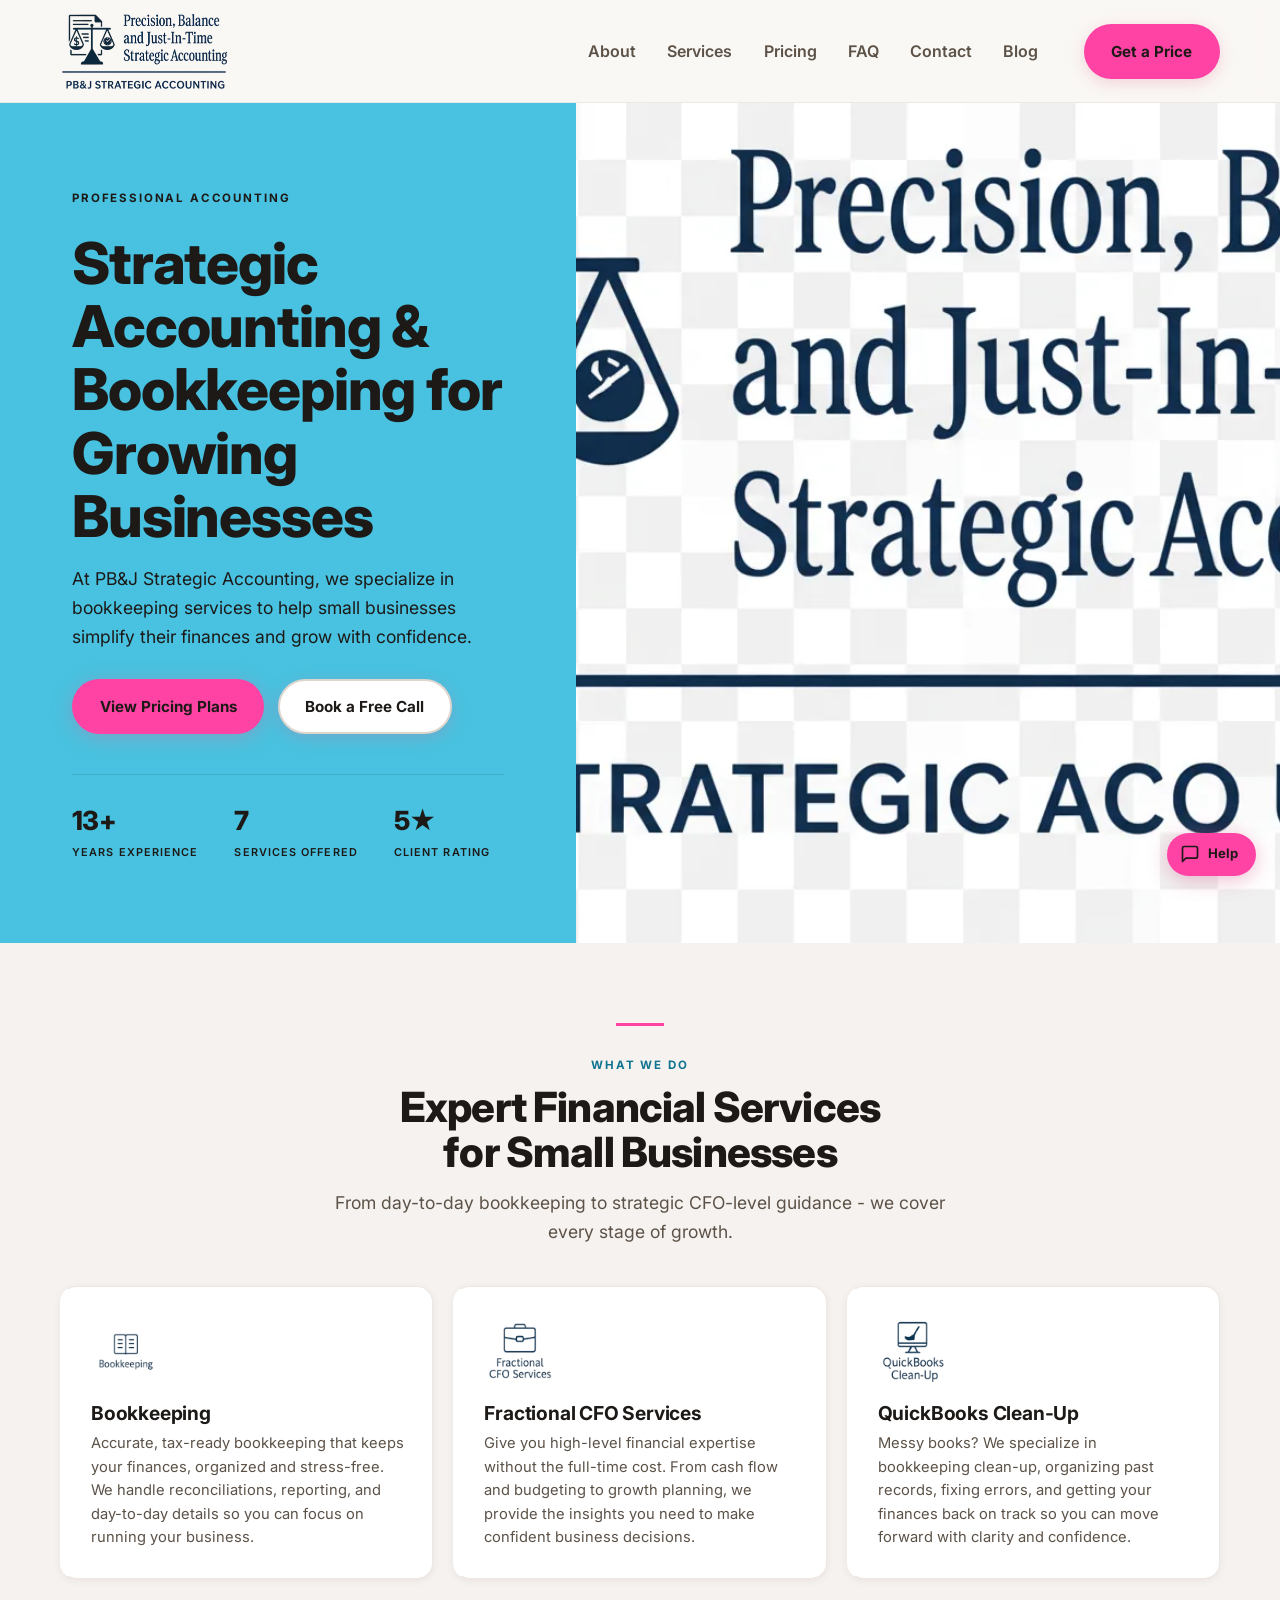
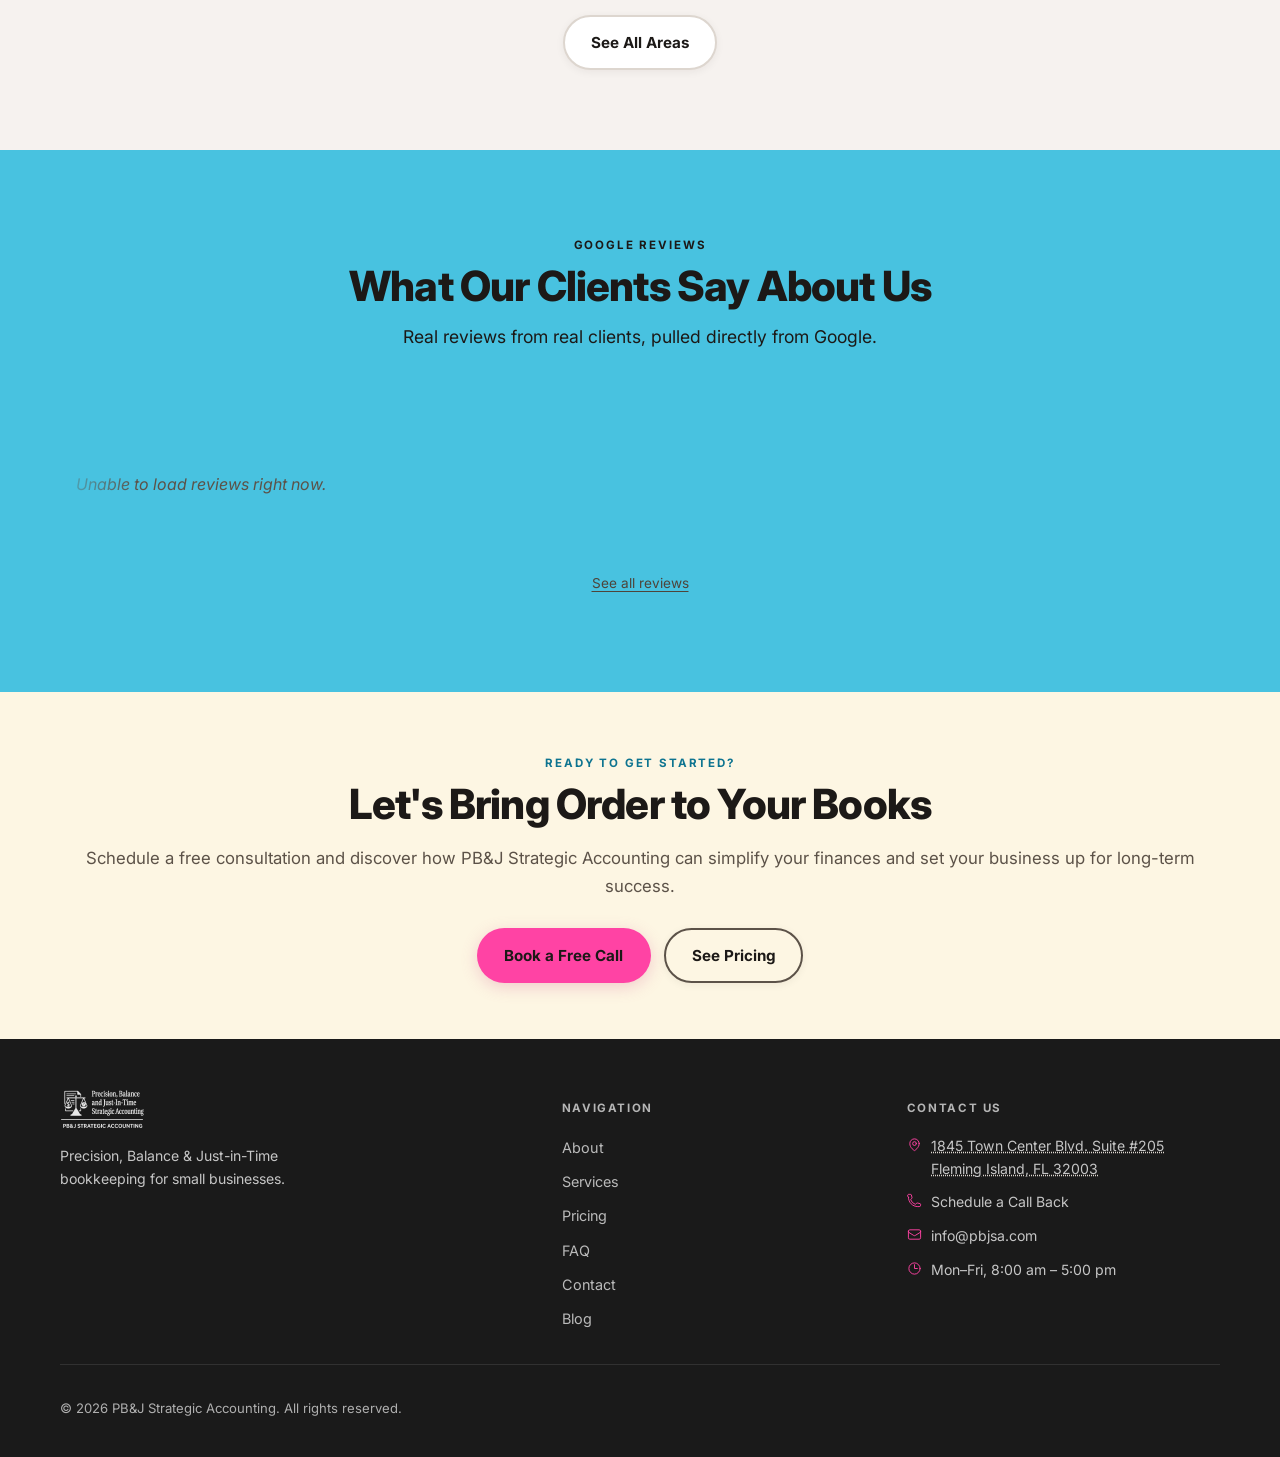
==== commit c641cd0b: "SEO: add LocalBusiness schema, breadcrumbs, and update blog post dates - Added LocalBusiness JSON-LD" ====
--- a/index.html
+++ b/index.html
@@ -51,6 +51,48 @@
     ]
   }
   </script>
+  <script type="application/ld+json">
+  {
+    "@context": "https://schema.org",
+    "@type": "LocalBusiness",
+    "name": "PB&J Strategic Accounting",
+    "description": "Expert bookkeeping and accounting services for Clay County and surrounding area small businesses.",
+    "url": "https://pbjsa.com",
+    "telephone": "+19047082411",
+    "email": "info@pbjsa.com",
+    "image": "https://pbjsa.com/assets/img/pbj-logo-full.webp",
+    "priceRange": "$400-$2000",
+    "address": {
+      "@type": "PostalAddress",
+      "streetAddress": "1845 Town Center Blvd. Suite #205",
+      "addressLocality": "Fleming Island",
+      "addressRegion": "FL",
+      "postalCode": "32003",
+      "addressCountry": "US"
+    },
+    "geo": {
+      "@type": "GeoCoordinates",
+      "latitude": 30.0938,
+      "longitude": -81.7068
+    },
+    "openingHoursSpecification": [
+      {
+        "@type": "OpeningHoursSpecification",
+        "dayOfWeek": ["Monday","Tuesday","Wednesday","Thursday","Friday"],
+        "opens": "08:00",
+        "closes": "17:00"
+      }
+    ],
+    "areaServed": [
+      { "@type": "City", "name": "Fleming Island" },
+      { "@type": "AdministrativeArea", "name": "Clay County, FL" },
+      { "@type": "City", "name": "Jacksonville" }
+    ],
+    "sameAs": [
+      "https://www.google.com/maps?cid=16820855285451641250"
+    ]
+  }
+  </script>
 </head>
 <body>
 
--- a/assets/css/styles.css
+++ b/assets/css/styles.css
@@ -1 +1 @@
-@import url('https://fonts.googleapis.com/css2?family=Inter:wght@400;500;600;700;800&display=swap');:root{--bg:#f6f2ef;--surface:#fff;--surface-2:#ede8e3;--surface-3:#e4ddd6;--text:#1c1917;--text-muted:#5c5248;--accent:#48c2e0;--accent-dark:#2ea3c5;--accent-light:#9fe2f0;--gold:#b8882a;--gold-bg:#fdf6e3;--dark-teal:#48c2e0;--dark-teal-2:#3ab0cc;--pink:#ff43a4;--pink-dark:#b54d7a;--pink-mid:#e8a0bc;--pink-light:#fceef5;--border:#ddd6cf;--border-light:#ede8e3;--focus:#1f6feb;--max:1160px;--radius-sm:8px;--radius:16px;--radius-lg:24px;--radius-pill:999px;--shadow-sm:0 2px 8px rgba(28,25,23,.06);--shadow:0 8px 24px rgba(28,25,23,.09);--shadow-lg:0 16px 48px rgba(28,25,23,.12);--shadow-hover:0 12px 36px rgba(28,25,23,.14);--section-y:5rem;--section-y-sm:3rem}*,*::before,*::after{box-sizing:border-box}html{scroll-behavior:smooth;-webkit-text-size-adjust:100%}body{margin:0;font-family:'Inter',Arial,Helvetica,sans-serif;font-size:1rem;line-height:1.65;color:var(--text);background:var(--bg);-webkit-font-smoothing:antialiased}img,picture,video,canvas,svg{display:block;max-width:100%}input,button,textarea,select{font:inherit}p,h1,h2,h3,h4{overflow-wrap:break-word}a{color:#17708b;text-decoration:underline;text-underline-offset:3px}a:hover{color:var(--accent)}:focus-visible{outline:3px solid var(--focus);outline-offset:3px;border-radius:4px}:focus:not(:focus-visible){outline:0}.skip-link{position:absolute;left:-9999px;top:1rem;background:var(--text);color:#fff;padding:.75rem 1.25rem;border-radius:var(--radius-sm);font-weight:700;font-size:.9rem;z-index:9999;text-decoration:none}.skip-link:focus{left:1rem}.container{width:min(var(--max),calc(100% - 2.5rem));margin-inline:auto}.section{padding:var(--section-y) 0}.section--sm{padding:var(--section-y-sm) 0}.section--tinted{background:var(--surface-2)}h1,h2,h3,h4{line-height:1.1;font-weight:800;letter-spacing:-.02em;margin-top:0}h1{font-size:clamp(2.4rem,5vw,4rem);margin-bottom:1rem}h2{font-size:clamp(1.75rem,3.5vw,2.6rem);margin-bottom:.75rem}h3{font-size:1.2rem;font-weight:700;margin-bottom:.5rem;letter-spacing:-.01em}.eyebrow{display:inline-block;font-size:.72rem;font-weight:700;letter-spacing:.16em;text-transform:uppercase;color:var(--accent);margin-bottom:.6rem}.lead{font-size:1.1rem;color:var(--text-muted);max-width:60ch;margin-top:0}.section-header{margin-bottom:2.5rem}.section-header--center{text-align:center}.section-header--center .lead{margin-inline:auto}.btn,.btn-secondary{display:inline-flex;align-items:center;gap:.5rem;padding:.8rem 1.6rem;border-radius:var(--radius-pill);font-weight:700;font-size:.95rem;text-decoration:none;border:2px solid transparent;cursor:pointer;transition:background .2s,color .2s,box-shadow .2s,transform .15s}.btn{background:var(--pink);color:#1c1917;box-shadow:0 4px 16px rgba(216,108,151,.28)}.btn:hover{background:var(--pink-dark);color:#fff;box-shadow:0 6px 20px rgba(216,108,151,.45);transform:translateY(-1px)}.btn:active{transform:translateY(0)}.btn-secondary{background:var(--surface);color:var(--text);border-color:var(--border);box-shadow:var(--shadow-sm)}.btn-secondary:hover{background:var(--pink-light);color:var(--pink-dark);border-color:var(--pink);transform:translateY(-1px)}.btn-gold{background:var(--gold);color:#fff;box-shadow:0 4px 16px rgba(184,136,42,.32)}.btn-gold:hover{background:var(--pink);color:#1c1917;box-shadow:0 6px 20px rgba(216,108,151,.38);transform:translateY(-1px)}.btn-row{display:flex;flex-wrap:wrap;gap:.85rem;margin-top:1.75rem}.site-header{position:sticky;top:0;z-index:100;background:linear-gradient(rgba(250,248,244,.90),rgba(250,248,244,.90)),url('../img/header-image.png') center / cover no-repeat;backdrop-filter:blur(12px);-webkit-backdrop-filter:blur(12px);border-bottom:1px solid var(--border-light)}.header-inner{display:flex;align-items:center;gap:1.5rem;padding:.45rem 0}.brand{display:flex;align-items:center;gap:.75rem;text-decoration:none;color:var(--text);font-weight:800;font-size:1rem;flex-shrink:0;letter-spacing:-.02em}.brand:hover{color:var(--accent)}.brand:hover .logo-badge{transform:scale(1.05)}.logo-badge{width:42px;height:42px;border-radius:12px;background:linear-gradient(135deg,#48c2e0 0,#2ea3c5 100%);display:grid;place-items:center;color:#fff;font-weight:800;font-size:.85rem;letter-spacing:.03em;flex-shrink:0;transition:transform .2s;box-shadow:0 4px 12px rgba(139,77,47,.30)}.primary-nav{margin-left:auto}.nav-list{display:flex;gap:.25rem;align-items:center;padding:0;margin:0;list-style:none}.nav-list a{display:block;padding:.5rem .85rem;border-radius:var(--radius-sm);text-decoration:none;color:var(--text-muted);font-weight:600;font-size:1rem;transition:color .2s,background .2s}.nav-list a:hover{color:var(--accent);background:var(--surface-2)}.nav-list a[aria-current="page"]{color:var(--accent);background:var(--surface-3)}.nav-cta{margin-left:.5rem}.hamburger{display:none;flex-direction:column;justify-content:center;gap:5px;width:42px;height:42px;background:transparent;border:2px solid var(--border);border-radius:var(--radius-sm);cursor:pointer;padding:8px;margin-left:auto;transition:border-color .2s}.hamburger:hover{border-color:var(--accent)}.hamburger span{display:block;height:2px;width:100%;background:var(--text);border-radius:2px;transition:transform .3s,opacity .3s}.hamburger[aria-expanded="true"] span:nth-child(1){transform:translateY(7px) rotate(45deg)}.hamburger[aria-expanded="true"] span:nth-child(2){opacity:0;transform:scaleX(0)}.hamburger[aria-expanded="true"] span:nth-child(3){transform:translateY(-7px) rotate(-45deg)}.mobile-nav{display:none;position:fixed;inset:0;z-index:99;background:rgba(28,25,23,.5)}.mobile-nav.is-open{display:block}.mobile-nav-panel{position:absolute;top:0;right:0;bottom:0;width:min(320px,85vw);background:var(--surface);padding:1.5rem;overflow-y:auto;box-shadow:var(--shadow-lg);display:flex;flex-direction:column;gap:1rem}.mobile-nav-header{display:flex;align-items:center;justify-content:space-between;padding-bottom:1rem;border-bottom:1px solid var(--border-light)}.mobile-nav-close{background:transparent;border:2px solid var(--border);border-radius:var(--radius-sm);width:38px;height:38px;cursor:pointer;display:grid;place-items:center;font-size:1.2rem;color:var(--text-muted);transition:border-color .2s,color .2s}.mobile-nav-close:hover{border-color:var(--accent);color:var(--accent)}.mobile-nav-list{list-style:none;padding:0;margin:0;display:flex;flex-direction:column;gap:.25rem}.mobile-nav-list a{display:block;padding:.85rem 1rem;border-radius:var(--radius-sm);text-decoration:none;font-weight:600;color:var(--text);transition:background .2s,color .2s}.mobile-nav-list a:hover,.mobile-nav-list a[aria-current="page"]{background:var(--surface-2);color:var(--accent)}.hero{padding:4.5rem 0 3rem}.hero-grid{display:grid;grid-template-columns:1fr 1fr;gap:3rem;align-items:center}.hero-content .eyebrow{margin-bottom:.85rem}.hero-content h1{margin-bottom:1.1rem}.hero-media-grid{display:grid;grid-template-columns:1fr 1fr;grid-template-rows:auto auto;gap:1rem}.trust-strip{background:var(--surface);border-top:1px solid var(--border-light);border-bottom:1px solid var(--border-light);padding:1.5rem 0}.trust-strip-inner{display:flex;flex-wrap:wrap;gap:1rem 3rem;align-items:center;justify-content:center}.trust-stat{display:flex;flex-direction:column;align-items:center;text-align:center;gap:.1rem}.trust-stat-value{font-size:1.75rem;font-weight:800;color:var(--accent);line-height:1}.trust-stat-label{font-size:.78rem;color:var(--text-muted);font-weight:600;letter-spacing:.04em;text-transform:uppercase}.trust-divider{width:1px;height:36px;background:var(--border)}.page-hero{padding:3.5rem 0 2.5rem;background:var(--dark-teal);border-bottom:0;text-align:center}.page-hero h1{font-size:clamp(2rem,4vw,3rem);margin-bottom:.6rem;color:var(--text)}.page-hero p{color:var(--text);font-size:1.08rem;max-width:60ch;margin:0 auto}.page-hero .eyebrow,.page-hero .kicker{color:var(--text)}.page-hero a{color:var(--text)}.card{background:var(--surface);border:1px solid var(--border-light);border-radius:var(--radius);box-shadow:var(--shadow-sm);padding:1.75rem;transition:box-shadow .25s,transform .25s}.card:hover{box-shadow:var(--shadow-hover);transform:translateY(-3px)}.services-grid{display:grid;grid-template-columns:repeat(3,1fr);gap:1.25rem}.service-card{background:var(--surface);border:1px solid var(--border-light);border-radius:var(--radius);padding:1.75rem;box-shadow:var(--shadow-sm);transition:box-shadow .25s,transform .25s}.service-card:hover{box-shadow:var(--shadow-hover);transform:translateY(-3px)}.service-icon{width:48px;height:48px;border-radius:12px;background:var(--surface-2);display:grid;place-items:center;margin-bottom:1rem;color:var(--accent);flex-shrink:0}.service-icon svg{width:24px;height:24px}.service-icon:has(.service-icon-img){background:0;width:72px;height:72px}.service-icon-img{width:100%;height:100%;object-fit:contain}.service-card h2{font-size:1.1rem;margin-bottom:.5rem}.service-card p{font-size:.92rem;color:var(--text-muted);margin:0;line-height:1.6}.testimonials-grid{display:grid;grid-template-columns:repeat(2,1fr);gap:1.5rem}.quote-card{background:var(--surface);border:1px solid var(--border-light);border-radius:var(--radius);padding:2rem;box-shadow:var(--shadow-sm);position:relative}.quote-card::before{content:'\201C';position:absolute;top:.85rem;left:1.5rem;font-size:3.25rem;line-height:1;color:var(--accent-light);opacity:.35;font-family:Georgia,serif;pointer-events:none}.quote-card blockquote{margin:0 0 1.25rem;padding-top:2rem;font-size:.97rem;color:var(--text);line-height:1.7;font-style:italic}.quote-card blockquote::before{content:''}.quote-author{display:flex;align-items:center;gap:.75rem}.quote-avatar{width:40px;height:40px;border-radius:50%;background:linear-gradient(135deg,var(--accent-light),var(--accent));display:grid;place-items:center;color:#fff;font-weight:700;font-size:.85rem;flex-shrink:0;object-fit:cover}.quote-author-name{font-weight:700;font-size:.92rem;margin:0}.quote-author-loc{font-size:.82rem;color:var(--text-muted);margin:0}.google-rating-summary{display:flex;align-items:center;justify-content:center;gap:.75rem;margin-bottom:2rem;font-size:1rem;color:var(--text-muted)}.google-rating-summary .rating-score{font-size:1.75rem;font-weight:700;color:var(--text);line-height:1}.google-rating-summary .rating-stars svg{width:18px;height:18px;fill:#fbbc04;display:inline-block;vertical-align:middle}.google-rating-summary .rating-count{font-size:.88rem;opacity:.65}@keyframes ticker-scroll{from{transform:translateX(0)}to{transform:translateX(-50%)}}.reviews-ticker-wrap{overflow:hidden;mask-image:linear-gradient(to right,transparent 0,black 8%,black 92%,transparent 100%);-webkit-mask-image:linear-gradient(to right,transparent 0,black 8%,black 92%,transparent 100%);margin:0 -1rem}.reviews-ticker{display:flex;gap:1rem;width:max-content;animation:ticker-scroll 40s linear infinite}.reviews-ticker:hover{animation-play-state:paused}.reviews-ticker .quote-card{width:280px;flex-shrink:0;cursor:pointer;transition:transform .2s,box-shadow .2s;padding:1.25rem}.reviews-ticker .quote-card:hover{transform:translateY(-3px);box-shadow:0 8px 24px rgba(0,0,0,.1)}.reviews-ticker .quote-card blockquote{display:-webkit-box;-webkit-line-clamp:3;-webkit-box-orient:vertical;overflow:hidden;font-size:.88rem;margin-bottom:.85rem;padding-top:1.75rem}.reviews-ticker .quote-card::before{font-size:2.5rem;top:.6rem;left:1rem}.review-star-row{display:flex;align-items:center;gap:.2rem;margin-bottom:.5rem}.review-star-row svg{width:13px;height:13px;fill:#fbbc04}.review-expand-hint{font-size:.75rem;color:rgba(248,245,240,.4);margin-top:.5rem;font-style:italic}.reviews-loading{color:var(--text-muted);font-style:italic;padding:2rem}.reviews-google-link{text-align:center;margin-top:1.5rem}.reviews-google-link a{font-size:.85rem;color:var(--text-muted);text-decoration:underline;text-underline-offset:3px}.reviews-google-link a:hover{color:var(--pink)}.review-modal-backdrop{position:fixed;inset:0;background:rgba(10,20,30,.7);backdrop-filter:blur(4px);z-index:1000;display:flex;align-items:center;justify-content:center;padding:1.5rem}.review-modal-backdrop[hidden]{display:none}.review-modal{background:var(--surface);border-radius:var(--radius);padding:2rem;max-width:520px;width:100%;position:relative;box-shadow:0 24px 64px rgba(0,0,0,.35);max-height:90vh;overflow-y:auto}.review-modal-close{position:absolute;top:1rem;right:1rem;background:0;border:0;font-size:1.5rem;line-height:1;cursor:pointer;color:var(--text-muted);padding:.25rem .5rem}.review-modal-close:hover{color:var(--text)}.review-modal-stars{display:flex;gap:.25rem;margin-bottom:1rem}.review-modal-stars svg{width:18px;height:18px;fill:#fbbc04}.review-modal-text{font-style:italic;color:var(--text);line-height:1.75;font-size:1rem;margin:0 0 1rem;padding:0}.review-modal--all{max-width:600px;max-height:80vh;overflow-y:auto}.review-modal-all-heading{font-size:1.2rem;margin:0 0 1.5rem;padding-right:2rem}.all-review-item{border-bottom:1px solid var(--border-light);padding:1.25rem 0}.all-review-item:last-child{border-bottom:0}.all-review-item .review-star-row{margin-bottom:.5rem}.all-review-item blockquote{font-style:italic;color:var(--text);line-height:1.7;font-size:.95rem;margin:0 0 .75rem}.all-review-item .quote-author{gap:.6rem}.all-review-item .quote-avatar{width:34px;height:34px;font-size:.78rem}.pricing-grid{display:grid;grid-template-columns:repeat(3,1fr);gap:1.25rem}.price-card{background:#fbf3e2;border:3px solid #c4882a;border-radius:48% 48% 8px 8px / 38px 38px 8px 8px;padding:2.5rem 1.75rem 1.75rem;box-shadow:var(--shadow-sm);display:flex;flex-direction:column;transition:box-shadow .25s,transform .25s}.price-card:hover{box-shadow:var(--shadow-hover);transform:translateY(-3px)}.price-card--featured{border-color:var(--gold);border-width:3px;background:#fff;box-shadow:0 8px 32px rgba(184,136,42,.22);position:relative}.price-card--featured:hover{box-shadow:0 16px 48px rgba(184,136,42,.30)}.price-badge{display:inline-block;background:var(--gold);color:#fff;font-size:.7rem;font-weight:700;letter-spacing:.1em;text-transform:uppercase;padding:.3rem .7rem;border-radius:var(--radius-pill);margin-bottom:.85rem}.price-card h2{font-size:1.2rem;margin-bottom:.2rem}.price-tagline{font-size:.88rem;color:var(--text-muted);font-style:italic;margin:0 0 1rem}.price-amount{font-size:1.65rem;font-weight:800;color:#146a82;margin:.75rem 0 1rem;line-height:1}.price-card ul{padding-left:0;margin:0 0 1.25rem;list-style:none;display:flex;flex-direction:column;gap:.45rem;flex:1}.price-card ul li{display:flex;gap:.6rem;align-items:flex-start;font-size:.88rem;color:var(--text-muted)}.price-card ul li::before{content:'';display:inline-block;width:16px;height:16px;background-image:url("data:image/svg+xml,%3Csvgxmlns='http://www.w3.org/2000/svg'viewBox='001616'fill='%231F8DAB'%3E%3Cpathd='M13.784.22a.75.7500101.06l-7.257.25a.75.75001-1.060L2.229.28a.75.750011.06-1.06L610.94l6.72-6.72a.75.750011.060z'/%3E%3C/svg%3E");background-repeat:no-repeat;background-position:center;flex-shrink:0;margin-top:2px}.price-card--featured ul li::before{background-image:url("data:image/svg+xml,%3Csvgxmlns='http://www.w3.org/2000/svg'viewBox='001616'fill='%23B8882A'%3E%3Cpathd='M13.784.22a.75.7500101.06l-7.257.25a.75.75001-1.060L2.229.28a.75.750011.06-1.06L610.94l6.72-6.72a.75.750011.060z'/%3E%3C/svg%3E")}.price-card p.feature-group-label{font-size:.78rem;font-weight:700;color:var(--text-body);margin:.5rem 0 .35rem;letter-spacing:.02em}.price-card ul li.feature-label{font-weight:700;color:var(--text-body);margin-top:.5rem}.price-card ul li.feature-label:first-child{margin-top:0}.price-card ul li.feature-sub{padding-left:1rem;font-size:.84rem}.price-card ul li.feature-sub::before{content:'';width:12px;height:12px;background-image:url("data:image/svg+xml,%3Csvgxmlns='http://www.w3.org/2000/svg'viewBox='001616'%3E%3Ccirclecx='8'cy='8'r='2.5'fill='%231F8DAB'/%3E%3C/svg%3E");background-repeat:no-repeat;background-position:center;flex-shrink:0;margin-top:4px}.price-card .price-note{font-size:.82rem;color:var(--text-muted);margin:0 0 1rem;line-height:1.5}.price-card .btn,.price-card .btn-secondary,.price-card .btn-gold{width:100%;justify-content:center}.pricing-specialty{display:grid;grid-template-columns:repeat(2,1fr);gap:1.25rem;margin-top:1.25rem}.pricing-copy{max-width:70ch;margin:0 auto}.pricing-copy h2{margin-top:1.5rem}.pricing-copy p{color:var(--text-muted)}.why-choose-section{background:var(--surface-2)}.why-choose-header{text-align:center;margin-bottom:3rem}.why-choose-title{font-size:clamp(2.4rem,5vw,3.6rem);font-weight:800;letter-spacing:-.03em;line-height:1.1;margin:.4rem 0 .9rem;background:linear-gradient(135deg,var(--text) 0,var(--accent) 100%);-webkit-background-clip:text;-webkit-text-fill-color:transparent;background-clip:text}.why-choose-lead{color:var(--text-muted);font-size:1.1rem;max-width:50ch;margin:0 auto}.why-choose-grid{display:grid;grid-template-columns:1fr 1fr;gap:1.5rem;align-items:stretch}.why-choose-card{background:var(--surface);border:1px solid var(--border-light);border-radius:var(--radius-lg);padding:2rem 2rem 1.75rem;box-shadow:var(--shadow-sm);display:flex;flex-direction:column}.why-choose-card-promise{margin-top:auto;padding-top:1.5rem;border-top:1px solid var(--border-light);display:flex;align-items:center;gap:.5rem;font-size:.875rem;font-weight:600;color:var(--accent)}.why-choose-card-promise svg{width:16px;height:16px;flex-shrink:0}.why-choose-card-icon{width:48px;height:48px;border-radius:14px;background:linear-gradient(135deg,#48c2e0 0,#2ea3c5 100%);display:grid;place-items:center;color:#fff;margin-bottom:1.1rem}.why-choose-card-icon svg{width:24px;height:24px}.why-choose-card h3{font-size:1.2rem;font-weight:800;margin:0 0 .85rem;color:var(--text)}.why-choose-card p{color:var(--text-muted);font-size:.95rem;line-height:1.7;margin:0 0 .75rem}.why-choose-card p:last-child{margin-bottom:0}@media(max-width:680px){.why-choose-grid{grid-template-columns:1fr}.why-choose-title{font-size:2.4rem}}.about-grid{display:grid;grid-template-columns:1fr 1fr;gap:3rem;align-items:center}.story-block{background:var(--surface);border:1px solid var(--border-light);border-radius:var(--radius-lg);padding:2.5rem;box-shadow:var(--shadow-sm)}.story-block p{color:var(--text-muted);margin-bottom:1rem}.story-block p:last-child{margin-bottom:0}.cred-list{list-style:none;padding:0;margin:1.25rem 0 0;display:flex;flex-direction:column;gap:.6rem}.cred-list li{display:flex;align-items:center;gap:.75rem;font-size:.95rem;font-weight:600}.cred-dot{width:8px;height:8px;border-radius:50%;background:var(--accent);flex-shrink:0}.contact-grid{display:grid;grid-template-columns:1fr 1.2fr;gap:2.5rem;align-items:start}.contact-portrait{display:flex;align-items:center;gap:1rem;margin-bottom:1.5rem}.contact-portrait-img{width:80px;height:80px;border-radius:50%;object-fit:cover;object-position:top center;border:3px solid var(--surface);box-shadow:0 0 0 3px var(--pink-light),var(--shadow);flex-shrink:0}.contact-portrait-caption{display:flex;flex-direction:column;gap:.2rem}.contact-portrait-caption strong{font-size:1rem;color:var(--text)}.contact-portrait-caption span{font-size:.82rem;color:var(--text-muted)}.chat-widget{position:fixed;bottom:1.5rem;right:1.5rem;z-index:600;font-family:var(--font-body)}.chat-toggle{display:flex;align-items:center;gap:.5rem;padding:.68rem 1.1rem .68rem .85rem;border-radius:var(--radius-pill);border:0;background:var(--pink);color:#1c1917;font-size:.82rem;font-weight:700;font-family:inherit;cursor:pointer;box-shadow:0 4px 20px rgba(216,108,151,.45);transition:background .18s,transform .15s,box-shadow .18s}.chat-toggle:hover{background:var(--pink-dark);transform:translateY(-2px);box-shadow:0 6px 28px rgba(216,108,151,.55)}.chat-toggle:focus-visible{outline:2px solid var(--accent);outline-offset:3px}.chat-toggle-label{font-size:.82rem}.chat-panel{position:absolute;bottom:calc(100% + 12px);right:0;width:340px;max-height:500px;background:var(--surface);border:1px solid var(--border);border-radius:var(--radius-lg);box-shadow:0 24px 64px rgba(0,0,0,.18);display:flex;flex-direction:column;overflow:hidden;opacity:0;transform:translateY(14px) scale(.97);pointer-events:none;transition:opacity .22s cubic-bezier(.4,0,.2,1),transform .22s cubic-bezier(.4,0,.2,1)}.chat-panel.is-open{opacity:1;transform:translateY(0) scale(1);pointer-events:all}.chat-header{display:flex;align-items:center;gap:.75rem;padding:.9rem 1rem;background:linear-gradient(135deg,#2c3d5a 0,#1b2c42 100%);color:#fff;flex-shrink:0}.chat-header-avatar{width:42px;height:42px;border-radius:50%;overflow:hidden;flex-shrink:0;border:2px solid rgba(255,255,255,.25)}.chat-avatar-img{width:100%;height:100%;object-fit:cover;object-position:top center;display:block}.chat-header-info{flex:1;min-width:0}.chat-name{font-size:.88rem;font-weight:700;margin:0;line-height:1.2}.chat-status{font-size:.72rem;margin:.18rem 0 0;opacity:.85;display:flex;align-items:center;gap:.35rem}.chat-close{background:0;border:0;cursor:pointer;padding:.3rem;color:rgba(255,255,255,.65);display:flex;align-items:center;border-radius:4px;transition:color .15s;flex-shrink:0}.chat-close:hover{color:#fff}.chat-messages{flex:1;overflow-y:auto;padding:1rem;display:flex;flex-direction:column;gap:.65rem;scroll-behavior:smooth}.chat-msg{animation:msg-slide .18s ease}@keyframes msg-slide{from{opacity:0;transform:translateY(6px)}to{opacity:1;transform:none}}.chat-msg p{margin:0;font-size:.875rem;line-height:1.55;padding:.6rem .9rem;border-radius:16px;display:inline-block;max-width:100%;word-break:break-word}.chat-msg--bot{align-self:flex-start;max-width:90%}.chat-msg--bot p{background:#efe6dc;color:var(--text);border-bottom-left-radius:4px}.chat-msg--bot p a{color:#17708b;font-weight:600;text-decoration:underline;text-underline-offset:2px}.chat-msg--user{align-self:flex-end;max-width:85%}.chat-msg--user p{background:#1b7a96;color:#fff;border-bottom-right-radius:4px}.chat-chips{display:flex;flex-wrap:wrap;gap:.4rem;margin-top:.1rem}.chat-chip{font-family:inherit;font-size:.78rem;font-weight:500;padding:.35rem .75rem;border-radius:99px;border:1.5px solid #1b7a96;background:transparent;color:#1b7a96;cursor:pointer;transition:background .15s,color .15s}.chat-chip:hover{background:#1b7a96;color:#fff}.chat-typing{display:inline-flex;align-items:center;gap:4px;padding:.65rem .9rem;background:#efe6dc;border-radius:16px;border-bottom-left-radius:4px}.chat-typing span{width:6px;height:6px;border-radius:50%;background:var(--accent);opacity:.5;animation:typing-bounce .9s ease-in-out infinite}.chat-typing span:nth-child(2){animation-delay:.15s}.chat-typing span:nth-child(3){animation-delay:.30s}@keyframes typing-bounce{0%,60%,100%{transform:none;opacity:.5}30%{transform:translateY(-5px);opacity:1}}.chat-form{display:flex;align-items:center;gap:.5rem;padding:.75rem;border-top:1px solid var(--border);background:var(--surface);flex-shrink:0}.chat-input{flex:1;border:1px solid var(--border);border-radius:var(--radius-pill);padding:.52rem .9rem;font-family:inherit;font-size:.875rem;color:var(--text);background:var(--surface);outline:0;transition:border-color .15s,box-shadow .15s}.chat-input:focus{border-color:var(--accent);box-shadow:0 0 0 3px rgba(196,137,106,.12)}.chat-input:disabled{opacity:.6}.chat-send{width:44px;height:44px;border-radius:50%;border:0;background:#1b7a96;color:#fff;display:flex;align-items:center;justify-content:center;cursor:pointer;flex-shrink:0;transition:background .15s,transform .12s}.chat-send:hover{background:var(--accent-dark);transform:scale(1.07)}.chat-send:focus-visible{outline:2px solid var(--accent);outline-offset:2px}.chat-send:disabled{opacity:.5;cursor:not-allowed;transform:none}@media(max-width:420px){.chat-widget{right:1rem;bottom:1rem}.chat-panel{width:calc(100vw - 2rem)}}.post-actions{display:flex;align-items:center;gap:.75rem;flex-wrap:wrap;margin-top:1.25rem}.btn-listen{display:inline-flex;align-items:center;gap:.45rem;padding:.52rem 1.1rem;border-radius:var(--radius-pill);border:1.5px solid var(--accent);background:transparent;color:var(--accent);font-size:.875rem;font-weight:600;font-family:inherit;cursor:pointer;transition:background .18s,color .18s,border-color .18s;line-height:1}.btn-listen:hover,.btn-listen[aria-expanded="true"]{background:var(--pink);color:#1c1917}.btn-listen svg{flex-shrink:0}.audio-player{margin-top:.75rem;background:var(--surface);border:1px solid var(--border);border-radius:var(--radius-md);padding:.85rem 1rem;display:none;animation:ap-expand .2s ease}.audio-player.is-open{display:block}@keyframes ap-expand{from{opacity:0;transform:translateY(-6px)}to{opacity:1;transform:translateY(0)}}.ap-controls{display:flex;align-items:center;gap:.75rem}.ap-play-btn{flex-shrink:0;width:40px;height:40px;border-radius:50%;border:0;background:#1b7a96;color:#fff;display:flex;align-items:center;justify-content:center;cursor:pointer;transition:background .15s,transform .12s}.ap-play-btn:hover{background:var(--accent-dark);transform:scale(1.07)}.ap-play-btn:focus-visible{outline:2px solid var(--accent);outline-offset:3px}.ap-timeline{flex:1;display:flex;align-items:center;gap:.5rem;min-width:0}.ap-time{font-size:.72rem;font-weight:600;color:var(--text-muted);min-width:34px;font-variant-numeric:tabular-nums;white-space:nowrap}.ap-progress{flex:1;-webkit-appearance:none;appearance:none;height:4px;border-radius:2px;background:var(--border);cursor:pointer;outline:0;min-width:0}.ap-progress::-webkit-slider-thumb{-webkit-appearance:none;width:14px;height:14px;border-radius:50%;background:var(--accent);cursor:pointer;box-shadow:0 0 0 2px rgba(0,0,0,.08);transition:transform .12s}.ap-progress:hover::-webkit-slider-thumb{transform:scale(1.2)}.ap-progress::-moz-range-thumb{width:14px;height:14px;border-radius:50%;background:var(--accent);border:0;cursor:pointer}.ap-progress:focus-visible{outline:2px solid var(--accent)}.ap-vol{display:flex;align-items:center;gap:.4rem;flex-shrink:0}.ap-vol-btn{background:0;border:0;cursor:pointer;padding:0;color:var(--text-muted);display:flex;align-items:center;transition:color .15s}.ap-vol-btn:hover{color:var(--accent)}.ap-vol-btn:focus-visible{outline:2px solid var(--accent);border-radius:3px}.ap-vol-range{width:68px;-webkit-appearance:none;appearance:none;height:4px;border-radius:2px;background:var(--border);cursor:pointer;outline:0}.ap-vol-range::-webkit-slider-thumb{-webkit-appearance:none;width:12px;height:12px;border-radius:50%;background:var(--accent);cursor:pointer}.ap-vol-range::-moz-range-thumb{width:12px;height:12px;border-radius:50%;background:var(--accent);border:0;cursor:pointer}.article-player{margin-bottom:2rem}.article-player .audio-player{display:block;border-color:var(--accent-light)}@media(max-width:500px){.ap-vol{display:none}}.maps-trigger{position:relative;display:inline-block}.maps-trigger address{cursor:pointer;text-decoration:underline;text-decoration-style:dotted;text-decoration-color:var(--border)}.maps-trigger address:hover{text-decoration-color:var(--accent)}.maps-popover{position:absolute;top:calc(100% + 8px);left:0;z-index:200;background:var(--surface);border:1px solid var(--border);border-radius:var(--radius-sm);box-shadow:var(--shadow-lg);padding:.5rem;display:none;flex-direction:column;gap:.25rem;min-width:180px;white-space:nowrap}.maps-popover.is-open{display:flex}.maps-popover a{display:flex;align-items:center;gap:.5rem;padding:.5rem .75rem;border-radius:6px;font-size:.85rem;font-weight:500;color:var(--text);text-decoration:none;transition:background .15s}.maps-popover a:hover{background:var(--surface-2)}.maps-popover--up{top:auto;bottom:calc(100% + 8px);left:0}.contact-info-card{background:var(--surface);border:1px solid var(--border-light);border-radius:var(--radius);padding:2rem;box-shadow:var(--shadow-sm)}.contact-row{display:flex;gap:.85rem;align-items:flex-start;margin-bottom:1.35rem}.contact-row:last-child{margin-bottom:0}.contact-icon{width:38px;height:38px;border-radius:var(--radius-sm);background:var(--surface-2);display:grid;place-items:center;color:var(--accent);flex-shrink:0}.contact-icon svg{width:18px;height:18px}.contact-row-label{font-weight:700;font-size:.8rem;text-transform:uppercase;letter-spacing:.08em;color:var(--text-muted);display:block;margin-bottom:.15rem}.form-card{background:var(--surface);border:1px solid var(--border-light);border-radius:var(--radius);padding:2rem;box-shadow:var(--shadow-sm)}.form-grid{display:grid;gap:1.1rem}.form-field{display:flex;flex-direction:column;gap:.35rem}.form-field label{font-weight:600;font-size:.88rem;color:var(--text)}.form-field label abbr{text-decoration:none;color:var(--accent);margin-left:.15rem}.form-field input,.form-field select,.form-field textarea{width:100%;padding:.75rem 1rem;border:1.5px solid #998f85;border-radius:var(--radius-sm);background:var(--bg);color:var(--text);font-size:.95rem;transition:border-color .2s,box-shadow .2s}.form-field input:focus,.form-field select:focus,.form-field textarea:focus{border-color:var(--pink);box-shadow:0 0 0 3px rgba(216,108,151,.25);outline:2px solid var(--pink);outline-offset:1px}.form-field input::placeholder,.form-field textarea::placeholder{color:var(--text-muted);opacity:.7}.form-field textarea{min-height:150px;resize:vertical}.form-note{font-size:.8rem;color:var(--text-muted);margin:.5rem 0 0;line-height:1.5}.blog-grid{display:grid;gap:1.5rem;max-width:780px;margin:0 auto}.blog-card{background:var(--surface);border:1px solid var(--border-light);border-radius:var(--radius);padding:1.75rem 2rem;box-shadow:var(--shadow-sm);transition:box-shadow .25s,transform .25s}.blog-card:hover{box-shadow:var(--shadow-hover);transform:translateY(-2px)}.blog-card-tag{display:inline-block;font-size:.72rem;font-weight:700;letter-spacing:.12em;text-transform:uppercase;color:var(--accent);background:var(--surface-2);padding:.25rem .65rem;border-radius:var(--radius-pill);margin-bottom:.75rem}.blog-card h2{font-size:1.25rem;margin-bottom:.4rem}.blog-card h2 a{text-decoration:none;color:var(--text);transition:color .2s}.blog-card h2 a:hover{color:var(--accent)}.author-row{display:flex;align-items:center;gap:.55rem;margin-bottom:.75rem}.author-avatar{width:36px;height:36px;border-radius:50%;object-fit:cover;object-position:top center;border:2px solid var(--pink-light);flex-shrink:0}.post-meta{font-size:.83rem;color:var(--text-muted);margin:0}.blog-card p.excerpt{font-size:.92rem;color:var(--text-muted);margin:0 0 1.25rem}.article-header{padding:3rem 0 2rem;background:var(--surface-2);border-bottom:1px solid var(--border-light)}.article-body{max-width:72ch;margin:0 auto}.article-body h2{font-size:1.5rem;margin-top:2rem}.article-body ul,.article-body ol{padding-left:1.5rem}.article-body ul li,.article-body ol li{margin-bottom:.4rem;color:var(--text-muted)}.article-body p{color:var(--text-muted)}.article-back{margin-bottom:1.25rem}.img-ph{border-radius:var(--radius);background:linear-gradient(135deg,#ede1ce 0,#d4b48a 40%,#c4896a 100%);border:1px solid var(--border);display:grid;place-items:center;min-height:240px;position:relative;overflow:hidden}.img-ph::before{content:'';position:absolute;inset:0;background-image:repeating-linear-gradient(0,transparent,transparent 39px,rgba(255,255,255,.08) 39px,rgba(255,255,255,.08) 40px),repeating-linear-gradient(90deg,transparent,transparent 39px,rgba(255,255,255,.08) 39px,rgba(255,255,255,.08) 40px)}.img-ph-inner{position:relative;z-index:1;display:flex;flex-direction:column;align-items:center;gap:.5rem;padding:1.5rem;text-align:center}.img-ph-inner svg{width:40px;height:40px;color:rgba(255,255,255,.6)}.img-ph-inner span{font-size:.75rem;font-weight:600;color:rgba(255,255,255,.75);max-width:22ch;line-height:1.4}.img-ph--portrait{aspect-ratio:4 / 5;min-height:unset}.img-ph--hero{min-height:320px}.img-ph--card{aspect-ratio:16 / 9;min-height:unset}.cta-strip{background:var(--gold-bg);color:var(--text);padding:3.5rem 0;text-align:center}.cta-strip h2{color:var(--text);margin-bottom:.5rem}.cta-strip p{color:var(--text-muted);margin-bottom:1.5rem;font-size:1.05rem}.cta-strip .btn{background:var(--pink);color:#1c1917;box-shadow:0 4px 16px rgba(216,108,151,.3)}.cta-strip .btn:hover{background:var(--pink-dark);color:#fff;box-shadow:0 6px 20px rgba(216,108,151,.45)}.cta-strip .btn-secondary{background:transparent;color:var(--text);border-color:var(--text-muted)}.cta-strip .btn-secondary:hover{background:var(--pink);color:#1c1917;border-color:var(--pink)}.site-footer{background:#1a1a1a;color:rgba(255,255,255,.75);padding:3rem 0 1.5rem}.footer-grid{display:grid;grid-template-columns:1.5fr 1fr 1fr;gap:2rem;margin-bottom:2rem}.footer-brand{display:flex;align-items:center;gap:.75rem;text-decoration:none;color:#fff;font-weight:800;margin-bottom:.85rem}.footer-brand .logo-badge{background:linear-gradient(135deg,#48c2e0 0,#2ea3c5 100%)}.footer-brand:hover{color:var(--accent-light)}.footer-tagline{font-size:.88rem;line-height:1.6;max-width:30ch;margin-bottom:1.25rem}.social-links{display:flex;gap:.6rem}.social-link{width:36px;height:36px;border-radius:var(--radius-sm);background:rgba(255,255,255,.1);display:grid;place-items:center;color:rgba(255,255,255,.7);text-decoration:none;transition:background .2s,color .2s}.social-link:hover{background:var(--pink);color:#1c1917}.social-link svg{width:16px;height:16px}.footer-col-label{font-size:.72rem;font-weight:700;letter-spacing:.14em;text-transform:uppercase;color:rgba(255,255,255,.68);margin-bottom:1rem}.footer-nav-list{list-style:none;padding:0;margin:0;display:flex;flex-direction:column;gap:.5rem}.footer-nav-list a{color:rgba(255,255,255,.7);text-decoration:none;font-size:.9rem;transition:color .2s}.footer-nav-list a:hover{color:#fff}.footer-nav-list a[aria-current="page"]{color:var(--pink)}.footer-contact-item{display:flex;gap:.6rem;align-items:flex-start;font-size:.88rem;margin-bottom:.65rem}.footer-contact-item svg{width:15px;height:15px;flex-shrink:0;margin-top:3px;color:var(--accent-light)}.footer-contact-item a{color:rgba(255,255,255,.75);text-decoration:none}.footer-contact-item a:hover{color:#fff}.footer-bottom{border-top:1px solid rgba(255,255,255,.1);padding-top:1.25rem;display:flex;gap:1rem;justify-content:space-between;align-items:center;flex-wrap:wrap}.footer-copy{font-size:.82rem;color:rgba(255,255,255,.65)}.footer-legal{display:flex;gap:1.25rem}.footer-legal a{font-size:.82rem;color:rgba(255,255,255,.65);text-decoration:none;transition:color .2s}.footer-legal a:hover{color:#fff}.visually-hidden{position:absolute;width:1px;height:1px;padding:0;margin:-1px;overflow:hidden;clip:rect(0,0,0,0);white-space:nowrap;border:0}@media(max-width:1024px){.services-grid{grid-template-columns:repeat(2,1fr)}.pricing-grid{grid-template-columns:repeat(2,1fr)}.footer-grid{grid-template-columns:1fr 1fr}}@media(max-width:768px){:root{--section-y:3.5rem}.primary-nav{display:none}.site-logo{height:52px}.header-inner>.nav-cta{font-size:.78rem;padding:.5rem .9rem;margin-left:auto;margin-right:.75rem;white-space:nowrap}.hamburger{display:flex;margin-left:0;flex-shrink:0}.hero{padding:3rem 0 2rem}.hero-grid{grid-template-columns:1fr}.hero-media-grid{grid-template-columns:1fr 1fr;grid-template-rows:1fr}.services-grid{grid-template-columns:1fr}.testimonials-grid{grid-template-columns:1fr}.pricing-grid{grid-template-columns:1fr}.pricing-specialty{grid-template-columns:1fr}.about-grid{grid-template-columns:1fr}.contact-grid{grid-template-columns:1fr}.footer-grid{grid-template-columns:1fr}.trust-divider{display:none}.trust-strip-inner{gap:1.5rem 2rem}.footer-bottom{flex-direction:column;align-items:flex-start;gap:.5rem}}@media(max-width:480px){.hero-media-grid{grid-template-columns:1fr}.btn-row{flex-direction:column}.btn,.btn-secondary{justify-content:center}}@media(prefers-reduced-motion:reduce){*,*::before,*::after{animation-duration:.01ms !important;animation-iteration-count:1 !important;transition-duration:.01ms !important;scroll-behavior:auto !important}}.hero-split{display:grid;grid-template-columns:45fr 55fr;min-height:calc(100svh - 62px)}.hero-panel-dark{background:var(--dark-teal);display:flex;align-items:center;padding:5rem 4.5rem}.hero-panel-content{max-width:540px}.hero-panel-image{position:relative;overflow:hidden;background:var(--dark-teal-2)}.img-ph--fill{position:absolute;inset:0;height:100%;min-height:unset;border-radius:0;background:linear-gradient(to bottom,transparent 45%,rgba(10,7,4,.7) 100%),linear-gradient(155deg,#3d2515 0,#1f130a 45%,#0d0806 100%)}.img-ph--fill::after{content:'';position:absolute;inset:24px;border:1px solid rgba(255,255,255,.055);pointer-events:none}.img-ph--fill .img-ph-inner{position:absolute;bottom:2rem;left:2.25rem;right:2.25rem;flex-direction:row;justify-content:space-between;align-items:flex-end;padding:0;gap:0}.img-ph--fill .img-ph-inner svg{width:22px;height:22px;color:rgba(255,255,255,.2)}.img-ph--fill .img-ph-inner span{font-size:.65rem;letter-spacing:.14em;text-transform:uppercase;color:rgba(255,255,255,.28);max-width:unset;line-height:1}.img-ph--cinema{background:linear-gradient(to bottom,transparent 50%,rgba(10,7,4,.6) 100%),linear-gradient(155deg,#3d2515 0,#1f130a 45%,#0d0806 100%);position:relative}.img-ph--cinema::after{content:'';position:absolute;inset:16px;border:1px solid rgba(255,255,255,.05);border-radius:calc(var(--radius) - 6px);pointer-events:none}.img-ph--cinema .img-ph-inner{position:absolute;bottom:1.5rem;left:1.75rem;right:1.75rem;flex-direction:row;justify-content:space-between;align-items:flex-end;padding:0;gap:0}.img-ph--cinema .img-ph-inner svg{color:rgba(255,255,255,.18);width:22px;height:22px}.img-ph--cinema .img-ph-inner span{font-size:.62rem;letter-spacing:.13em;text-transform:uppercase;color:rgba(255,255,255,.28);max-width:unset;border:1px solid rgba(255,255,255,.1);padding:.28rem .6rem;border-radius:3px;line-height:1}.portrait-editorial{position:relative}.portrait-editorial::before{content:'';position:absolute;width:85%;height:85%;border-radius:50%;background:var(--surface-3);top:8%;left:-8%;z-index:0}.portrait-editorial .img-ph{position:relative;z-index:1}.on-dark{color:var(--text)}.eyebrow.eyebrow--light{color:var(--text) !important}.lead--light{color:var(--text)}.eyebrow--rule{display:inline-flex;align-items:center;gap:.65rem}.eyebrow--rule::before{content:'';display:block;width:28px;height:2px;background:currentColor;flex-shrink:0}.btn--inverse{background:var(--pink);color:#1c1917;box-shadow:0 4px 20px rgba(216,108,151,.35)}.btn--inverse:hover{background:var(--pink-dark);color:#fff;box-shadow:0 6px 20px rgba(216,108,151,.5)}.btn-ghost{background:#fff;color:var(--text);border:2px solid var(--border)}.btn-ghost:hover{background:var(--pink);color:#1c1917;border-color:var(--pink)}.hero-stats{display:flex;gap:2.25rem;margin-top:2.5rem;padding-top:2rem;border-top:1px solid rgba(0,0,0,.1);flex-wrap:wrap}.hero-stat-val{display:block;font-size:1.65rem;font-weight:800;color:var(--accent-light);line-height:1;margin-bottom:.2rem;letter-spacing:-.02em}.hero-stat-lbl{font-size:.68rem;font-weight:600;color:var(--text);text-transform:uppercase;letter-spacing:.1em}.section--dark{background:var(--dark-teal);color:var(--text)}.section--dark h2,.section--dark h3{color:var(--text)}.section--dark .eyebrow{color:var(--text)}.section--dark .lead{color:var(--text)}.section--dark .quote-card{background:var(--pink-light);border-color:rgba(216,108,151,.15)}.section--dark .quote-card blockquote{color:var(--text);text-shadow:none}.section--dark .quote-card::before{color:var(--pink);opacity:.3;text-shadow:none}.section--dark .quote-author-name{color:var(--text);text-shadow:none}.section--dark .quote-author-loc{color:#5c5248;text-shadow:none}.service-card{border-left:3px solid transparent;transition:box-shadow .25s,transform .25s,border-color .25s}.service-card:hover{border-left-color:var(--accent)}.step-num-outline{display:block;font-size:3.25rem;font-weight:800;letter-spacing:-.04em;line-height:1;margin-bottom:.5rem;color:transparent;-webkit-text-stroke:2px var(--accent)}.section-rule{width:48px;height:3px;background:var(--accent);border:0;margin:0 auto 1.5rem}@media(max-width:960px){.hero-split{grid-template-columns:1fr;min-height:auto}.hero-panel-dark{padding:3.5rem 1.75rem}.hero-panel-image{min-height:360px}}@media(max-width:600px){.hero-panel-image{min-height:280px}.hero-panel-dark{padding:2.75rem 1.25rem}.hero-stats{gap:1.5rem}}.quote-card::before{color:var(--pink);opacity:.4}.social-link:hover{background:var(--pink);color:#fff}.section-rule--pink{background:var(--pink)}.section--pink-tint{background:var(--pink-light)}.section--pink-tint .eyebrow{color:#0e7490}.eyebrow--pink{color:var(--pink)}.price-badge{background:var(--pink)}.price-card--featured{border-color:var(--pink)}.price-card--featured ul li::before{background-image:url("data:image/svg+xml,%3Csvgxmlns='http://www.w3.org/2000/svg'viewBox='001616'fill='%23C4758C'%3E%3Cpathd='M13.784.22a.75.7500101.06l-7.257.25a.75.75001-1.060L2.229.28a.75.750011.06-1.06L610.94l6.72-6.72a.75.750011.060z'/%3E%3C/svg%3E")}.price-card--featured .price-amount{color:var(--pink-dark)}.video-section{background:var(--dark-teal-2);padding:var(--section-y) 0}.video-section .section-header{margin-bottom:2.5rem}.video-wrap{position:relative;aspect-ratio:16 / 9;border-radius:var(--radius-lg);overflow:hidden;box-shadow:0 32px 80px rgba(0,0,0,.15);background:var(--dark-teal)}.video-wrap video{width:100%;height:100%;object-fit:cover;display:block}.video-placeholder{position:absolute;inset:0;display:flex;flex-direction:column;align-items:center;justify-content:center;gap:1.25rem;background:linear-gradient(to bottom,transparent 40%,rgba(10,7,4,.55) 100%),linear-gradient(155deg,#2c1d14 0,#1a100a 50%,#0e0806 100%)}.video-placeholder-icon{width:80px;height:80px;border-radius:50%;background:rgba(196,117,140,.12);border:2px solid rgba(196,117,140,.35);display:grid;place-items:center;color:var(--pink)}.video-placeholder-icon svg{width:34px;height:34px}.video-placeholder p{font-size:.7rem;color:rgba(255,255,255,.28);letter-spacing:.14em;text-transform:uppercase;margin:0}.video-sound-btn{position:absolute;bottom:1.25rem;right:1.25rem;background:rgba(8,6,4,.65);border:1px solid rgba(255,255,255,.18);border-radius:var(--radius-pill);color:rgba(255,255,255,.88);padding:.55rem 1.1rem;font-size:.78rem;font-weight:600;font-family:inherit;cursor:pointer;backdrop-filter:blur(12px);-webkit-backdrop-filter:blur(12px);display:flex;align-items:center;gap:.5rem;transition:background .2s,border-color .2s;letter-spacing:.02em}.video-sound-btn:hover{background:rgba(255,255,255,.1);border-color:rgba(255,255,255,.35)}.video-sound-btn svg{width:14px;height:14px;flex-shrink:0}.site-logo{height:88px;width:auto;display:block}.footer-brand .site-logo{filter:brightness(0) invert(1);opacity:.9;height:44px}.hero-panel-photo{position:absolute;inset:0;width:100%;height:100%;object-fit:cover;object-position:top center;display:block}.about-portrait{width:100%;height:auto;display:block;border-radius:var(--radius-lg);box-shadow:var(--shadow-lg);position:relative;z-index:1}.eyebrow{color:#0e7490}.section--dark .eyebrow{color:#1c1917}.section-rule{background:var(--pink)}.hero-stat-val{color:var(--text)}.service-card:hover{border-left-color:var(--pink)}.service-card:hover .service-icon{background:var(--pink-light);color:var(--pink)}.step-num-outline{-webkit-text-stroke-color:var(--pink)}.quote-avatar{background:linear-gradient(135deg,var(--pink),var(--pink))}img.quote-avatar{background:#fff}.section--dark .quote-card::before{color:var(--gold-bg);opacity:.4}.cred-dot{background:var(--pink)}.blog-card-tag{color:var(--pink);background:var(--pink-light)}.blog-card h2 a:hover{color:var(--pink)}.form-field input:focus,.form-field select:focus,.form-field textarea:focus{border-color:var(--pink);box-shadow:0 0 0 3px rgba(216,108,151,.25)}.form-field label abbr{color:var(--pink)}.footer-contact-item svg{color:var(--pink)}.footer-nav-list a[aria-current="page"]{color:var(--pink)}.portrait-editorial::before{background:var(--pink-light)}.price-card ul li::before{background-image:url("data:image/svg+xml,%3Csvgxmlns='http://www.w3.org/2000/svg'viewBox='001616'fill='%23C4758C'%3E%3Cpathd='M13.784.22a.75.7500101.06l-7.257.25a.75.75001-1.060L2.229.28a.75.750011.06-1.06L610.94l6.72-6.72a.75.750011.060z'/%3E%3C/svg%3E")}.nav-list a[aria-current="page"]{color:var(--pink);background:var(--pink-light)}.nav-list a:hover{color:var(--pink)}#splash{position:fixed;inset:0;z-index:9999;background:var(--dark-teal);display:flex;flex-direction:column;align-items:center;justify-content:center;gap:1.25rem;animation:splash-exit .7s cubic-bezier(.4,0,.2,1) 2.6s forwards}body.splash-active{overflow:hidden}.splash-logo{position:relative;z-index:1;height:200px;width:auto;filter:drop-shadow(0 0 32px rgba(196,117,140,.32));animation:splash-grow 3.3s ease-in forwards;transform-origin:center center}.splash-tagline{position:relative;z-index:1;color:var(--pink);font-size:.72rem;font-weight:700;letter-spacing:.22em;text-transform:uppercase;opacity:0;margin:0;animation:splash-tagline-in .8s ease-out .5s forwards}@keyframes splash-grow{from{transform:scale(0.72)}to{transform:scale(1.9)}}@keyframes splash-tagline-in{from{opacity:0;transform:translateY(5px)}to{opacity:.7;transform:translateY(0)}}@keyframes splash-exit{to{opacity:0;visibility:hidden;pointer-events:none}}@media(prefers-reduced-motion:reduce){#splash,.splash-logo,.splash-tagline{animation-duration:.01ms !important;animation-iteration-count:1 !important}}.orbit-section{background:var(--bg)}.orbit-layout{display:grid;grid-template-columns:540px 1fr;gap:4rem;align-items:center;max-width:980px;margin:0 auto}.orbit-scene{position:relative;width:520px;height:520px;flex-shrink:0}.orbit-ring{position:absolute;top:50%;left:50%;transform:translate(-50%,-50%);border-radius:50%;pointer-events:none}.orbit-ring--outer{width:400px;height:400px;border:1px solid rgba(45,175,212,.22);animation:orbit-ring-cw 80s linear infinite}.orbit-ring--mid{display:none}@keyframes orbit-ring-cw{to{transform:translate(-50%,-50%) rotate(360deg)}}@keyframes orbit-ring-ccw{to{transform:translate(-50%,-50%) rotate(-360deg)}}.orbit-center{position:absolute;top:50%;left:50%;width:180px;height:180px;transform:translate(-50%,-50%);border-radius:50%;overflow:hidden;border:3px solid var(--accent);box-shadow:0 0 0 6px rgba(45,175,212,.12),0 0 0 14px rgba(45,175,212,.05),var(--shadow-lg);z-index:2;cursor:pointer;background:var(--gold-bg);padding:0;transition:transform .2s,box-shadow .2s}.orbit-center:hover{transform:translate(-50%,-50%) scale(1.04);box-shadow:0 0 0 6px rgba(45,175,212,.22),0 0 0 18px rgba(45,175,212,.08),var(--shadow-lg)}.orbit-center img{width:100%;height:100%;object-fit:contain;padding:18px;display:block}.orbit-center-hint{position:absolute;bottom:0;left:0;right:0;background:rgba(181,77,122,.88);color:#fff;font-size:.7rem;font-weight:700;letter-spacing:.08em;text-transform:uppercase;text-align:center;padding:.3rem 0;opacity:0;transition:opacity .2s}.orbit-center:hover .orbit-center-hint{opacity:1}.svc-modal{display:none;position:fixed;inset:0;z-index:200}.svc-modal.is-open{display:block}.svc-modal-backdrop{position:absolute;inset:0;background:rgba(0,0,0,.65);backdrop-filter:blur(4px);-webkit-backdrop-filter:blur(4px)}.svc-modal-scroll{position:absolute;inset:0;overflow-y:auto;display:flex;align-items:flex-start;justify-content:center;padding:2.5rem 1rem 3rem}.svc-modal-panel{background:var(--surface);border-radius:var(--radius-lg);max-width:940px;width:100%;padding:2.5rem 2.5rem 2rem;position:relative;box-shadow:var(--shadow-lg);animation:svcModalIn .22s ease-out}@keyframes svcModalIn{from{opacity:0;transform:translateY(14px) scale(.98)}to{opacity:1;transform:none}}.svc-modal-close{position:absolute;top:1.25rem;right:1.25rem;width:36px;height:36px;border-radius:50%;border:1.5px solid var(--border);background:var(--surface);display:grid;place-items:center;cursor:pointer;color:var(--text-muted);transition:border-color .15s,color .15s}.svc-modal-close:hover{border-color:var(--accent);color:var(--accent)}.svc-modal-heading{font-size:1.6rem;font-weight:800;margin:0 0 .3rem;padding-right:2.5rem}.svc-modal-sub{color:var(--text-muted);margin:0 0 2rem;font-size:.95rem}.svc-modal-grid{display:grid;grid-template-columns:repeat(3,1fr);gap:1rem}.svc-modal-card{background:var(--bg);border:1px solid var(--border-light);border-radius:var(--radius);padding:1.4rem 1.25rem 1.25rem;transition:border-color .2s,box-shadow .2s}.svc-modal-card:hover{border-color:var(--pink);box-shadow:0 0 0 3px rgba(216,108,151,.12)}.svc-modal-card-icon{width:56px;height:56px;border-radius:50%;background:linear-gradient(135deg,#fdf2f5 0,#f8dde5 100%);border:2px solid var(--pink);display:grid;place-items:center;margin-bottom:.85rem;overflow:hidden}.svc-modal-card-icon svg{width:20px;height:20px}.svc-modal-card h3{font-size:1rem;font-weight:700;margin:0 0 .4rem}.svc-modal-card p{font-size:.875rem;color:var(--text-muted);line-height:1.6;margin:0}@media(max-width:680px){.svc-modal-grid{grid-template-columns:1fr 1fr}.svc-modal-panel{padding:1.75rem 1.25rem}}@media(max-width:420px){.svc-modal-grid{grid-template-columns:1fr}}.orbit-node{position:absolute;top:50%;left:50%;width:92px;height:92px;padding:0;border:0;background:0;cursor:pointer;z-index:3}.orbit-node-inner{width:100%;height:100%;border-radius:50%;background:var(--gold-bg);border:2px solid var(--accent);display:flex;align-items:center;justify-content:center;transition:background .22s,border-color .22s,box-shadow .22s,transform .22s;box-shadow:var(--shadow-sm);overflow:hidden}.orbit-node-inner img{width:100%;height:100%;object-fit:contain;padding:10px;display:block}.orbit-node.is-active .orbit-node-inner,.orbit-node:hover .orbit-node-inner,.orbit-node:focus-visible .orbit-node-inner{background:var(--pink-light);border-color:var(--pink);box-shadow:0 0 0 5px rgba(216,108,151,.18),var(--shadow);transform:scale(1.18)}.orbit-node:focus-visible{outline:2px solid var(--focus);outline-offset:3px;border-radius:50%}.orbit-detail{min-height:220px}.orbit-detail-tag{display:inline-flex;align-items:center;gap:.4rem;font-size:.72rem;font-weight:700;letter-spacing:.1em;text-transform:uppercase;color:var(--pink);background:var(--pink-light);padding:.3rem .8rem;border-radius:var(--radius-pill);margin-bottom:1.1rem}.orbit-detail-title{font-size:1.65rem;font-weight:700;line-height:1.2;color:var(--text);margin:0 0 .8rem}.orbit-detail-desc{color:var(--text-muted);line-height:1.75;margin:0 0 1.75rem;font-size:.95rem}.orbit-detail-dots{display:flex;gap:.4rem;margin-bottom:1.5rem}.orbit-dot{width:7px;height:7px;border-radius:50%;background:var(--border);border:0;padding:0;cursor:pointer;transition:background .2s,transform .2s}.orbit-dot.is-active{background:var(--pink);transform:scale(1.3)}.orbit-detail-title,.orbit-detail-desc{transition:opacity .18s ease}.orbit-detail--switching .orbit-detail-title,.orbit-detail--switching .orbit-detail-desc{opacity:0}.orbit-mobile{display:none}.orbit-lead--mobile{display:none}@media(max-width:880px){.orbit-layout{display:none}.orbit-mobile{display:grid}.orbit-lead--desktop{display:none}.orbit-lead--mobile{display:block}}@media(prefers-reduced-motion:reduce){.orbit-ring--outer,.orbit-ring--mid{animation:none}}.cmodal{display:none;position:fixed;inset:0;z-index:9000;align-items:center;justify-content:center;padding:1rem}.cmodal.is-open{display:flex}.cmodal-backdrop{position:absolute;inset:0;background:rgba(28,25,23,.55);backdrop-filter:blur(3px);animation:cmodalFadeIn .2s ease}.cmodal-panel{position:relative;background:var(--surface);border-radius:var(--radius-lg);box-shadow:var(--shadow-lg);width:100%;max-width:540px;max-height:90vh;overflow-y:auto;padding:2.5rem 2rem 2rem;animation:cmodalSlideUp .22s ease}.cmodal-close{position:absolute;top:1.1rem;right:1.1rem;width:36px;height:36px;border-radius:50%;border:1px solid var(--border-light);background:var(--surface);color:var(--text-muted);display:flex;align-items:center;justify-content:center;cursor:pointer;transition:background .15s,color .15s}.cmodal-close:hover{background:var(--surface-2);color:var(--text)}@keyframes cmodalFadeIn{from{opacity:0}to{opacity:1}}@keyframes cmodalSlideUp{from{opacity:0;transform:translateY(16px)}to{opacity:1;transform:translateY(0)}}@media(max-width:580px){.cmodal-panel{padding:2rem 1.25rem 1.5rem;border-radius:var(--radius)}}.faq-layout{display:grid;grid-template-columns:200px 1fr;gap:4rem}.faq-groups{align-self:start}.faq-cat-nav{position:sticky;top:13rem}.faq-cat-label{font-size:.68rem;font-weight:700;letter-spacing:.1em;text-transform:uppercase;color:var(--text-muted);opacity:.6;margin:0 0 1rem 1.1rem}.faq-cat-nav ul{list-style:none;margin:0;padding:0;border-left:2px solid var(--pink-light)}.faq-cat-nav li{margin:0}.faq-cat-nav a{display:block;font-size:.875rem;font-weight:500;color:var(--text-muted);text-decoration:none;padding:.55rem 0 .55rem 1.1rem;border-left:2px solid transparent;margin-left:-2px;transition:color .15s,border-color .15s,background .15s;border-radius:0 var(--radius-sm) var(--radius-sm) 0}.faq-cat-nav a:hover,.faq-cat-nav a:focus-visible{color:var(--pink);border-left-color:var(--pink);background:var(--pink-light)}.faq-groups{display:flex;flex-direction:column;gap:2.5rem}.faq-group-title{display:flex;align-items:center;gap:.75rem;font-size:1rem;font-weight:700;letter-spacing:.03em;text-transform:uppercase;color:var(--accent-dark);margin:0 0 1.25rem}.faq-group-icon{width:28px;height:28px;display:flex;align-items:center;justify-content:center;flex-shrink:0;color:var(--pink);opacity:.9}.faq-item{border:1px solid var(--border-light);border-radius:var(--radius);background:var(--surface);margin-bottom:.6rem;overflow:hidden;transition:box-shadow .2s,border-color .2s}.faq-item:last-child{margin-bottom:0}.faq-item[open]{box-shadow:var(--shadow);border-color:var(--border);border-left:3px solid var(--accent-light)}.faq-question{display:flex;align-items:center;justify-content:space-between;gap:1rem;padding:1.1rem 1.4rem;font-size:.95rem;font-weight:600;color:var(--text);cursor:pointer;list-style:none;user-select:none}.faq-question::-webkit-details-marker{display:none}.faq-question:hover{color:var(--pink)}.faq-question:focus-visible{outline:3px solid var(--focus);outline-offset:-3px;border-radius:var(--radius-sm)}.faq-chevron{flex-shrink:0;color:var(--pink);transition:transform .2s ease}.faq-item[open] .faq-chevron{transform:rotate(180deg)}.faq-answer{padding:0 1.25rem 1rem;font-size:.9rem;line-height:1.7;color:var(--text-muted)}.faq-answer p{margin:0 0 .6rem}.faq-answer p:last-child{margin-bottom:0}.faq-answer ul{margin:.4rem 0 .6rem 1.2rem;padding:0}.faq-answer li{margin-bottom:.25rem}@media(max-width:760px){.faq-layout{grid-template-columns:1fr;gap:2rem}.faq-cat-nav{position:static;border-left:0;padding-bottom:.5rem}.faq-cat-label{display:none}.faq-cat-nav ul{border-left:0;display:flex;flex-wrap:wrap;gap:.4rem}.faq-cat-nav a{font-size:.8rem;padding:.35rem .85rem;border-left:0;border:1px solid var(--border);border-radius:var(--radius-pill);background:var(--surface);margin-left:0}.faq-cat-nav a:hover,.faq-cat-nav a:focus-visible{background:var(--surface-2);border-color:var(--accent-light);border-left-color:var(--accent-light)}}+:root{--bg:#f6f2ef;--surface:#fff;--surface-2:#ede8e3;--surface-3:#e4ddd6;--text:#1c1917;--text-muted:#5c5248;--accent:#48c2e0;--accent-dark:#2ea3c5;--accent-light:#9fe2f0;--gold:#b8882a;--gold-bg:#fdf6e3;--dark-teal:#48c2e0;--dark-teal-2:#3ab0cc;--pink:#ff43a4;--pink-dark:#b54d7a;--pink-mid:#e8a0bc;--pink-light:#fceef5;--border:#ddd6cf;--border-light:#ede8e3;--focus:#1f6feb;--max:1160px;--radius-sm:8px;--radius:16px;--radius-lg:24px;--radius-pill:999px;--shadow-sm:0 2px 8px rgba(28,25,23,.06);--shadow:0 8px 24px rgba(28,25,23,.09);--shadow-lg:0 16px 48px rgba(28,25,23,.12);--shadow-hover:0 12px 36px rgba(28,25,23,.14);--section-y:5rem;--section-y-sm:3rem}*,*::before,*::after{box-sizing:border-box}html{scroll-behavior:smooth;-webkit-text-size-adjust:100%}body{margin:0;font-family:'Inter',Arial,Helvetica,sans-serif;font-size:1rem;line-height:1.65;color:var(--text);background:var(--bg);-webkit-font-smoothing:antialiased}img,picture,video,canvas,svg{display:block;max-width:100%}input,button,textarea,select{font:inherit}p,h1,h2,h3,h4{overflow-wrap:break-word}a{color:#17708b;text-decoration:underline;text-underline-offset:3px}a:hover{color:var(--accent)}:focus-visible{outline:3px solid var(--focus);outline-offset:3px;border-radius:4px}:focus:not(:focus-visible){outline:0}.skip-link{position:absolute;left:-9999px;top:1rem;background:var(--text);color:#fff;padding:.75rem 1.25rem;border-radius:var(--radius-sm);font-weight:700;font-size:.9rem;z-index:9999;text-decoration:none}.skip-link:focus{left:1rem}.container{width:min(var(--max),calc(100% - 2.5rem));margin-inline:auto}.section{padding:var(--section-y) 0}.section--sm{padding:var(--section-y-sm) 0}.section--tinted{background:var(--surface-2)}h1,h2,h3,h4{line-height:1.1;font-weight:800;letter-spacing:-.02em;margin-top:0}h1{font-size:clamp(2.4rem,5vw,4rem);margin-bottom:1rem}h2{font-size:clamp(1.75rem,3.5vw,2.6rem);margin-bottom:.75rem}h3{font-size:1.2rem;font-weight:700;margin-bottom:.5rem;letter-spacing:-.01em}.eyebrow{display:inline-block;font-size:.72rem;font-weight:700;letter-spacing:.16em;text-transform:uppercase;color:#0E7490;margin-bottom:.6rem}.lead{font-size:1.1rem;color:var(--text-muted);max-width:60ch;margin-top:0}.section-header{margin-bottom:2.5rem}.section-header--center{text-align:center}.section-header--center .lead{margin-inline:auto}.btn,.btn-secondary{display:inline-flex;align-items:center;gap:.5rem;padding:.8rem 1.6rem;border-radius:var(--radius-pill);font-weight:700;font-size:.95rem;text-decoration:none;border:2px solid transparent;cursor:pointer;transition:background .2s,color .2s,box-shadow .2s,transform .15s}.btn{background:var(--pink);color:#1c1917;box-shadow:0 4px 16px rgba(216,108,151,.28)}.btn:hover{background:var(--pink-dark);color:#fff;box-shadow:0 6px 20px rgba(216,108,151,.45);transform:translateY(-1px)}.btn:active{transform:translateY(0)}.btn-secondary{background:var(--surface);color:var(--text);border-color:var(--border);box-shadow:var(--shadow-sm)}.btn-secondary:hover{background:var(--pink-light);color:var(--pink-dark);border-color:var(--pink);transform:translateY(-1px)}.btn-gold{background:var(--gold);color:#fff;box-shadow:0 4px 16px rgba(184,136,42,.32)}.btn-gold:hover{background:var(--pink);color:#1c1917;box-shadow:0 6px 20px rgba(216,108,151,.38);transform:translateY(-1px)}.btn-row{display:flex;flex-wrap:wrap;gap:.85rem;margin-top:1.75rem}.site-header{position:sticky;top:0;z-index:100;background:linear-gradient(rgba(250,248,244,.90),rgba(250,248,244,.90)),url('../img/header-image.png') center / cover no-repeat;backdrop-filter:blur(12px);-webkit-backdrop-filter:blur(12px);border-bottom:1px solid var(--border-light)}.header-inner{display:flex;align-items:center;gap:1.5rem;padding:.45rem 0}.brand{display:flex;align-items:center;gap:.75rem;text-decoration:none;color:var(--text);font-weight:800;font-size:1rem;flex-shrink:0;letter-spacing:-.02em}.brand:hover{color:var(--accent)}.brand:hover .logo-badge{transform:scale(1.05)}.logo-badge{width:42px;height:42px;border-radius:12px;background:linear-gradient(135deg,#48c2e0 0,#2ea3c5 100%);display:grid;place-items:center;color:#fff;font-weight:800;font-size:.85rem;letter-spacing:.03em;flex-shrink:0;transition:transform .2s;box-shadow:0 4px 12px rgba(139,77,47,.30)}.primary-nav{margin-left:auto}.nav-list{display:flex;gap:.25rem;align-items:center;padding:0;margin:0;list-style:none}.nav-list a{display:block;padding:.5rem .85rem;border-radius:var(--radius-sm);text-decoration:none;color:var(--text-muted);font-weight:600;font-size:1rem;transition:color .2s,background .2s}.nav-list a:hover{color:var(--accent);background:var(--surface-2)}.nav-list a[aria-current="page"]{color:var(--accent);background:var(--surface-3)}.nav-cta{margin-left:.5rem}.hamburger{display:none;flex-direction:column;justify-content:center;gap:5px;width:44px;height:44px;background:transparent;border:2px solid var(--border);border-radius:var(--radius-sm);cursor:pointer;padding:8px;margin-left:auto;transition:border-color .2s}.hamburger:hover{border-color:var(--accent)}.hamburger span{display:block;height:2px;width:100%;background:var(--text);border-radius:2px;transition:transform .3s,opacity .3s}.hamburger[aria-expanded="true"] span:nth-child(1){transform:translateY(7px) rotate(45deg)}.hamburger[aria-expanded="true"] span:nth-child(2){opacity:0;transform:scaleX(0)}.hamburger[aria-expanded="true"] span:nth-child(3){transform:translateY(-7px) rotate(-45deg)}.mobile-nav{display:none;position:fixed;inset:0;z-index:99;background:rgba(28,25,23,.5)}.mobile-nav.is-open{display:block}.mobile-nav-panel{position:absolute;top:0;right:0;bottom:0;width:min(320px,85vw);background:var(--surface);padding:1.5rem;overflow-y:auto;box-shadow:var(--shadow-lg);display:flex;flex-direction:column;gap:1rem}.mobile-nav-header{display:flex;align-items:center;justify-content:space-between;padding-bottom:1rem;border-bottom:1px solid var(--border-light)}.mobile-nav-close{background:transparent;border:2px solid var(--border);border-radius:var(--radius-sm);width:44px;height:44px;cursor:pointer;display:grid;place-items:center;font-size:1.2rem;color:var(--text-muted);transition:border-color .2s,color .2s}.mobile-nav-close:hover{border-color:var(--accent);color:var(--accent)}.mobile-nav-list{list-style:none;padding:0;margin:0;display:flex;flex-direction:column;gap:.25rem}.mobile-nav-list a{display:block;padding:.85rem 1rem;border-radius:var(--radius-sm);text-decoration:none;font-weight:600;color:var(--text);transition:background .2s,color .2s}.mobile-nav-list a:hover,.mobile-nav-list a[aria-current="page"]{background:var(--surface-2);color:#0E7490}.hero{padding:4.5rem 0 3rem}.hero-grid{display:grid;grid-template-columns:1fr 1fr;gap:3rem;align-items:center}.hero-content .eyebrow{margin-bottom:.85rem}.hero-content h1{margin-bottom:1.1rem}.hero-media-grid{display:grid;grid-template-columns:1fr 1fr;grid-template-rows:auto auto;gap:1rem}.trust-strip{background:var(--surface);border-top:1px solid var(--border-light);border-bottom:1px solid var(--border-light);padding:1.5rem 0}.trust-strip-inner{display:flex;flex-wrap:wrap;gap:1rem 3rem;align-items:center;justify-content:center}.trust-stat{display:flex;flex-direction:column;align-items:center;text-align:center;gap:.1rem}.trust-stat-value{font-size:1.75rem;font-weight:800;color:#0E7490;line-height:1}.trust-stat-label{font-size:.78rem;color:var(--text-muted);font-weight:600;letter-spacing:.04em;text-transform:uppercase}.trust-divider{width:1px;height:36px;background:var(--border)}.page-hero{padding:3.5rem 0 2.5rem;background:var(--dark-teal);border-bottom:0;text-align:center}.page-hero h1{font-size:clamp(2rem,4vw,3rem);margin-bottom:.6rem;color:var(--text)}.page-hero p{color:var(--text);font-size:1.08rem;max-width:60ch;margin:0 auto}.page-hero .eyebrow,.page-hero .kicker{color:var(--text)}.page-hero a{color:var(--text)}.card{background:var(--surface);border:1px solid var(--border-light);border-radius:var(--radius);box-shadow:var(--shadow-sm);padding:1.75rem;transition:box-shadow .25s,transform .25s}.card:hover{box-shadow:var(--shadow-hover);transform:translateY(-3px)}.services-grid{display:grid;grid-template-columns:repeat(3,1fr);gap:1.25rem}.service-card{background:var(--surface);border:1px solid var(--border-light);border-radius:var(--radius);padding:1.75rem;box-shadow:var(--shadow-sm);transition:box-shadow .25s,transform .25s}.service-card:hover{box-shadow:var(--shadow-hover);transform:translateY(-3px)}.service-icon{width:48px;height:48px;border-radius:12px;background:var(--surface-2);display:grid;place-items:center;margin-bottom:1rem;color:#0E7490;flex-shrink:0}.service-icon svg{width:24px;height:24px}.service-icon:has(.service-icon-img){background:0;width:72px;height:72px}.service-icon-img{width:100%;height:100%;object-fit:contain}.service-card h2{font-size:1.1rem;margin-bottom:.5rem}.service-card p{font-size:.92rem;color:var(--text-muted);margin:0;line-height:1.6}.testimonials-grid{display:grid;grid-template-columns:repeat(2,1fr);gap:1.5rem}.quote-card{background:var(--surface);border:1px solid var(--border-light);border-radius:var(--radius);padding:2rem;box-shadow:var(--shadow-sm);position:relative}.quote-card::before{content:'\201C';position:absolute;top:.85rem;left:1.5rem;font-size:3.25rem;line-height:1;color:var(--accent-light);opacity:.35;font-family:Georgia,serif;pointer-events:none}.quote-card blockquote{margin:0 0 1.25rem;padding-top:2rem;font-size:.97rem;color:var(--text);line-height:1.7;font-style:italic}.quote-card blockquote::before{content:''}.quote-author{display:flex;align-items:center;gap:.75rem}.quote-avatar{width:40px;height:40px;border-radius:50%;background:linear-gradient(135deg,var(--accent-light),var(--accent));display:grid;place-items:center;color:#fff;font-weight:700;font-size:.85rem;flex-shrink:0;object-fit:cover}.quote-author-name{font-weight:700;font-size:.92rem;margin:0}.quote-author-loc{font-size:.82rem;color:var(--text-muted);margin:0}.google-rating-summary{display:flex;align-items:center;justify-content:center;gap:.75rem;margin-bottom:2rem;font-size:1rem;color:var(--text-muted)}.google-rating-summary .rating-score{font-size:1.75rem;font-weight:700;color:var(--text);line-height:1}.google-rating-summary .rating-stars svg{width:18px;height:18px;fill:#fbbc04;display:inline-block;vertical-align:middle}.google-rating-summary .rating-count{font-size:.88rem;color:#4e443a}#see-all-reviews-link{color:#4e443a}@keyframes ticker-scroll{from{transform:translateX(0)}to{transform:translateX(-50%)}}.reviews-ticker-wrap{overflow:hidden;mask-image:linear-gradient(to right,transparent 0,black 8%,black 92%,transparent 100%);-webkit-mask-image:linear-gradient(to right,transparent 0,black 8%,black 92%,transparent 100%);margin:0 -1rem}.reviews-ticker{display:flex;gap:1rem;width:max-content;animation:ticker-scroll 40s linear infinite}.reviews-ticker:hover{animation-play-state:paused}.reviews-ticker .quote-card{width:280px;flex-shrink:0;cursor:pointer;transition:transform .2s,box-shadow .2s;padding:1.25rem}.reviews-ticker .quote-card:hover{transform:translateY(-3px);box-shadow:0 8px 24px rgba(0,0,0,.1)}.reviews-ticker .quote-card blockquote{display:-webkit-box;-webkit-line-clamp:3;-webkit-box-orient:vertical;overflow:hidden;font-size:.88rem;margin-bottom:.85rem;padding-top:1.75rem}.reviews-ticker .quote-card::before{font-size:2.5rem;top:.6rem;left:1rem}.review-star-row{display:flex;align-items:center;gap:.2rem;margin-bottom:.5rem}.review-star-row svg{width:13px;height:13px;fill:#fbbc04}.review-expand-hint{font-size:.75rem;color:rgba(248,245,240,.4);margin-top:.5rem;font-style:italic}.reviews-loading{color:var(--text-muted);font-style:italic;padding:2rem}.reviews-google-link{text-align:center;margin-top:1.5rem}.reviews-google-link a{font-size:.85rem;color:var(--text-muted);text-decoration:underline;text-underline-offset:3px}.reviews-google-link a:hover{color:var(--pink)}.review-modal-backdrop{position:fixed;inset:0;background:rgba(10,20,30,.7);backdrop-filter:blur(4px);z-index:1000;display:flex;align-items:center;justify-content:center;padding:1.5rem}.review-modal-backdrop[hidden]{display:none}.review-modal{background:var(--surface);border-radius:var(--radius);padding:2rem;max-width:520px;width:100%;position:relative;box-shadow:0 24px 64px rgba(0,0,0,.35);max-height:90vh;overflow-y:auto}.review-modal-close{position:absolute;top:1rem;right:1rem;background:0;border:0;font-size:1.5rem;line-height:1;cursor:pointer;color:var(--text-muted);padding:.25rem .5rem}.review-modal-close:hover{color:var(--text)}.review-modal-stars{display:flex;gap:.25rem;margin-bottom:1rem}.review-modal-stars svg{width:18px;height:18px;fill:#fbbc04}.review-modal-text{font-style:italic;color:var(--text);line-height:1.75;font-size:1rem;margin:0 0 1rem;padding:0}.review-modal--all{max-width:600px;max-height:80vh;overflow-y:auto}.review-modal-all-heading{font-size:1.2rem;margin:0 0 1.5rem;padding-right:2rem}.all-review-item{border-bottom:1px solid var(--border-light);padding:1.25rem 0}.all-review-item:last-child{border-bottom:0}.all-review-item .review-star-row{margin-bottom:.5rem}.all-review-item blockquote{font-style:italic;color:var(--text);line-height:1.7;font-size:.95rem;margin:0 0 .75rem}.all-review-item .quote-author{gap:.6rem}.all-review-item .quote-avatar{width:34px;height:34px;font-size:.78rem}.pricing-grid{display:grid;grid-template-columns:repeat(3,1fr);gap:1.25rem}.price-card{background:#fbf3e2;border:3px solid #c4882a;border-radius:48% 48% 8px 8px / 38px 38px 8px 8px;padding:2.5rem 1.75rem 1.75rem;box-shadow:var(--shadow-sm);display:flex;flex-direction:column;transition:box-shadow .25s,transform .25s}.price-card:hover{box-shadow:var(--shadow-hover);transform:translateY(-3px)}.price-card--featured{border-color:var(--gold);border-width:3px;background:#fff;box-shadow:0 8px 32px rgba(184,136,42,.22);position:relative}.price-card--featured:hover{box-shadow:0 16px 48px rgba(184,136,42,.30)}.price-badge{display:inline-block;background:var(--gold);color:#1c1917;font-size:.7rem;font-weight:700;letter-spacing:.1em;text-transform:uppercase;padding:.3rem .7rem;border-radius:var(--radius-pill);margin-bottom:.85rem}.price-card h2{font-size:1.2rem;margin-bottom:.2rem}.price-tagline{font-size:.88rem;color:var(--text-muted);font-style:italic;margin:0 0 1rem}.price-amount{font-size:1.65rem;font-weight:800;color:#146a82;margin:.75rem 0 1rem;line-height:1}.price-card ul{padding-left:0;margin:0 0 1.25rem;list-style:none;display:flex;flex-direction:column;gap:.45rem;flex:1}.price-card ul li{display:flex;gap:.6rem;align-items:flex-start;font-size:.88rem;color:var(--text-muted)}.price-card ul li::before{content:'';display:inline-block;width:16px;height:16px;background-image:url("data:image/svg+xml,%3Csvgxmlns='http://www.w3.org/2000/svg'viewBox='001616'fill='%231F8DAB'%3E%3Cpathd='M13.784.22a.75.7500101.06l-7.257.25a.75.75001-1.060L2.229.28a.75.750011.06-1.06L610.94l6.72-6.72a.75.750011.060z'/%3E%3C/svg%3E");background-repeat:no-repeat;background-position:center;flex-shrink:0;margin-top:2px}.price-card--featured ul li::before{background-image:url("data:image/svg+xml,%3Csvgxmlns='http://www.w3.org/2000/svg'viewBox='001616'fill='%23B8882A'%3E%3Cpathd='M13.784.22a.75.7500101.06l-7.257.25a.75.75001-1.060L2.229.28a.75.750011.06-1.06L610.94l6.72-6.72a.75.750011.060z'/%3E%3C/svg%3E")}.price-card p.feature-group-label{font-size:.78rem;font-weight:700;color:var(--text-body);margin:.5rem 0 .35rem;letter-spacing:.02em}.price-card ul li.feature-label{font-weight:700;color:var(--text-body);margin-top:.5rem}.price-card ul li.feature-label:first-child{margin-top:0}.price-card ul li.feature-sub{padding-left:1rem;font-size:.84rem}.price-card ul li.feature-sub::before{content:'';width:12px;height:12px;background-image:url("data:image/svg+xml,%3Csvgxmlns='http://www.w3.org/2000/svg'viewBox='001616'%3E%3Ccirclecx='8'cy='8'r='2.5'fill='%231F8DAB'/%3E%3C/svg%3E");background-repeat:no-repeat;background-position:center;flex-shrink:0;margin-top:4px}.price-card .price-note{font-size:.82rem;color:var(--text-muted);margin:0 0 1rem;line-height:1.5}.price-card .btn,.price-card .btn-secondary,.price-card .btn-gold{width:100%;justify-content:center}.pricing-specialty{display:grid;grid-template-columns:repeat(2,1fr);gap:1.25rem;margin-top:1.25rem}.pricing-copy{max-width:70ch;margin:0 auto}.pricing-copy h2{margin-top:1.5rem}.pricing-copy p{color:var(--text-muted)}.why-choose-section{background:var(--surface-2)}.why-choose-header{text-align:center;margin-bottom:3rem}.why-choose-title{font-size:clamp(2.4rem,5vw,3.6rem);font-weight:800;letter-spacing:-.03em;line-height:1.1;margin:.4rem 0 .9rem;background:linear-gradient(135deg,var(--text) 0,var(--accent) 100%);-webkit-background-clip:text;-webkit-text-fill-color:transparent;background-clip:text}.why-choose-lead{color:var(--text-muted);font-size:1.1rem;max-width:50ch;margin:0 auto}.why-choose-grid{display:grid;grid-template-columns:1fr 1fr;gap:1.5rem;align-items:stretch}.why-choose-card{background:var(--surface);border:1px solid var(--border-light);border-radius:var(--radius-lg);padding:2rem 2rem 1.75rem;box-shadow:var(--shadow-sm);display:flex;flex-direction:column}.why-choose-card-promise{margin-top:auto;padding-top:1.5rem;border-top:1px solid var(--border-light);display:flex;align-items:center;gap:.5rem;font-size:.875rem;font-weight:600;color:#0E7490}.why-choose-card-promise svg{width:16px;height:16px;flex-shrink:0}.why-choose-card-icon{width:48px;height:48px;border-radius:14px;background:linear-gradient(135deg,#48c2e0 0,#2ea3c5 100%);display:grid;place-items:center;color:#fff;margin-bottom:1.1rem}.why-choose-card-icon svg{width:24px;height:24px}.why-choose-card h3{font-size:1.2rem;font-weight:800;margin:0 0 .85rem;color:var(--text)}.why-choose-card p{color:var(--text-muted);font-size:.95rem;line-height:1.7;margin:0 0 .75rem}.why-choose-card p:last-child{margin-bottom:0}@media(max-width:680px){.why-choose-grid{grid-template-columns:1fr}.why-choose-title{font-size:2.4rem}}.about-grid{display:grid;grid-template-columns:1fr 1fr;gap:3rem;align-items:center}.story-block{background:var(--surface);border:1px solid var(--border-light);border-radius:var(--radius-lg);padding:2.5rem;box-shadow:var(--shadow-sm)}.story-block p{color:var(--text-muted);margin-bottom:1rem}.story-block p:last-child{margin-bottom:0}.cred-list{list-style:none;padding:0;margin:1.25rem 0 0;display:flex;flex-direction:column;gap:.6rem}.cred-list li{display:flex;align-items:center;gap:.75rem;font-size:.95rem;font-weight:600}.cred-dot{width:8px;height:8px;border-radius:50%;background:var(--accent);flex-shrink:0}.contact-grid{display:grid;grid-template-columns:1fr 1.2fr;gap:2.5rem;align-items:start}.contact-portrait{display:flex;align-items:center;gap:1rem;margin-bottom:1.5rem}.contact-portrait-img{width:80px;height:80px;border-radius:50%;object-fit:cover;object-position:top center;border:3px solid var(--surface);box-shadow:0 0 0 3px var(--pink-light),var(--shadow);flex-shrink:0}.contact-portrait-caption{display:flex;flex-direction:column;gap:.2rem}.contact-portrait-caption strong{font-size:1rem;color:var(--text)}.contact-portrait-caption span{font-size:.82rem;color:var(--text-muted)}.chat-widget{position:fixed;bottom:1.5rem;right:1.5rem;z-index:600;font-family:var(--font-body)}.chat-toggle{display:flex;align-items:center;gap:.5rem;padding:.68rem 1.1rem .68rem .85rem;border-radius:var(--radius-pill);border:0;background:var(--pink);color:#1c1917;font-size:.82rem;font-weight:700;font-family:inherit;cursor:pointer;box-shadow:0 4px 20px rgba(216,108,151,.45);transition:background .18s,transform .15s,box-shadow .18s}.chat-toggle:hover{background:var(--pink-dark);transform:translateY(-2px);box-shadow:0 6px 28px rgba(216,108,151,.55)}.chat-toggle:focus-visible{outline:2px solid var(--accent);outline-offset:3px}.chat-toggle-label{font-size:.82rem}.chat-panel{position:absolute;bottom:calc(100% + 12px);right:0;width:340px;max-height:500px;background:var(--surface);border:1px solid var(--border);border-radius:var(--radius-lg);box-shadow:0 24px 64px rgba(0,0,0,.18);display:flex;flex-direction:column;overflow:hidden;opacity:0;transform:translateY(14px) scale(.97);pointer-events:none;transition:opacity .22s cubic-bezier(.4,0,.2,1),transform .22s cubic-bezier(.4,0,.2,1)}.chat-panel.is-open{opacity:1;transform:translateY(0) scale(1);pointer-events:all}.chat-header{display:flex;align-items:center;gap:.75rem;padding:.9rem 1rem;background:linear-gradient(135deg,#2c3d5a 0,#1b2c42 100%);color:#fff;flex-shrink:0}.chat-header-avatar{width:42px;height:42px;border-radius:50%;overflow:hidden;flex-shrink:0;border:2px solid rgba(255,255,255,.25)}.chat-avatar-img{width:100%;height:100%;object-fit:cover;object-position:top center;display:block}.chat-header-info{flex:1;min-width:0}.chat-name{font-size:.88rem;font-weight:700;margin:0;line-height:1.2}.chat-status{font-size:.72rem;margin:.18rem 0 0;opacity:.85;display:flex;align-items:center;gap:.35rem}.chat-close{background:0;border:0;cursor:pointer;padding:.3rem;color:rgba(255,255,255,.65);display:flex;align-items:center;border-radius:4px;transition:color .15s;flex-shrink:0}.chat-close:hover{color:#fff}.chat-messages{flex:1;overflow-y:auto;padding:1rem;display:flex;flex-direction:column;gap:.65rem;scroll-behavior:smooth}.chat-msg{animation:msg-slide .18s ease}@keyframes msg-slide{from{opacity:0;transform:translateY(6px)}to{opacity:1;transform:none}}.chat-msg p{margin:0;font-size:.875rem;line-height:1.55;padding:.6rem .9rem;border-radius:16px;display:inline-block;max-width:100%;word-break:break-word}.chat-msg--bot{align-self:flex-start;max-width:90%}.chat-msg--bot p{background:#efe6dc;color:var(--text);border-bottom-left-radius:4px}.chat-msg--bot p a{color:#17708b;font-weight:600;text-decoration:underline;text-underline-offset:2px}.chat-msg--user{align-self:flex-end;max-width:85%}.chat-msg--user p{background:#1b7a96;color:#fff;border-bottom-right-radius:4px}.chat-chips{display:flex;flex-wrap:wrap;gap:.4rem;margin-top:.1rem}.chat-chip{font-family:inherit;font-size:.78rem;font-weight:500;padding:.35rem .75rem;border-radius:99px;border:1.5px solid #1b7a96;background:transparent;color:#1b7a96;cursor:pointer;transition:background .15s,color .15s}.chat-chip:hover{background:#1b7a96;color:#fff}.chat-typing{display:inline-flex;align-items:center;gap:4px;padding:.65rem .9rem;background:#efe6dc;border-radius:16px;border-bottom-left-radius:4px}.chat-typing span{width:6px;height:6px;border-radius:50%;background:var(--accent);opacity:.5;animation:typing-bounce .9s ease-in-out infinite}.chat-typing span:nth-child(2){animation-delay:.15s}.chat-typing span:nth-child(3){animation-delay:.30s}@keyframes typing-bounce{0%,60%,100%{transform:none;opacity:.5}30%{transform:translateY(-5px);opacity:1}}.chat-form{display:flex;align-items:center;gap:.5rem;padding:.75rem;border-top:1px solid var(--border);background:var(--surface);flex-shrink:0}.chat-input{flex:1;border:1px solid var(--border);border-radius:var(--radius-pill);padding:.52rem .9rem;font-family:inherit;font-size:.875rem;color:var(--text);background:var(--surface);outline:0;transition:border-color .15s,box-shadow .15s}.chat-input:focus{border-color:var(--accent);box-shadow:0 0 0 3px rgba(196,137,106,.12)}.chat-input:disabled{opacity:.6}.chat-send{width:44px;height:44px;border-radius:50%;border:0;background:#1b7a96;color:#fff;display:flex;align-items:center;justify-content:center;cursor:pointer;flex-shrink:0;transition:background .15s,transform .12s}.chat-send:hover{background:var(--accent-dark);transform:scale(1.07)}.chat-send:focus-visible{outline:2px solid var(--accent);outline-offset:2px}.chat-send:disabled{opacity:.5;cursor:not-allowed;transform:none}@media(max-width:420px){.chat-widget{right:1rem;bottom:1rem}.chat-panel{width:calc(100vw - 2rem)}}.post-actions{display:flex;align-items:center;gap:.75rem;flex-wrap:wrap;margin-top:1.25rem}.btn-listen{display:inline-flex;align-items:center;gap:.45rem;padding:.52rem 1.1rem;border-radius:var(--radius-pill);border:1.5px solid #1B7A96;background:transparent;color:#1B7A96;font-size:.875rem;font-weight:600;font-family:inherit;cursor:pointer;transition:background .18s,color .18s,border-color .18s;line-height:1}.btn-listen:hover,.btn-listen[aria-expanded="true"]{background:var(--pink);color:#1c1917}.btn-listen svg{flex-shrink:0}.audio-player{margin-top:.75rem;background:var(--surface);border:1px solid var(--border);border-radius:var(--radius-md);padding:.85rem 1rem;display:none;animation:ap-expand .2s ease}.audio-player.is-open{display:block}@keyframes ap-expand{from{opacity:0;transform:translateY(-6px)}to{opacity:1;transform:translateY(0)}}.ap-controls{display:flex;align-items:center;gap:.75rem}.ap-play-btn{flex-shrink:0;width:40px;height:40px;border-radius:50%;border:0;background:#1b7a96;color:#fff;display:flex;align-items:center;justify-content:center;cursor:pointer;transition:background .15s,transform .12s}.ap-play-btn:hover{background:var(--accent-dark);transform:scale(1.07)}.ap-play-btn:focus-visible{outline:2px solid var(--accent);outline-offset:3px}.ap-timeline{flex:1;display:flex;align-items:center;gap:.5rem;min-width:0}.ap-time{font-size:.72rem;font-weight:600;color:var(--text-muted);min-width:34px;font-variant-numeric:tabular-nums;white-space:nowrap}.ap-progress{flex:1;-webkit-appearance:none;appearance:none;height:4px;border-radius:2px;background:var(--border);cursor:pointer;outline:0;min-width:0}.ap-progress::-webkit-slider-thumb{-webkit-appearance:none;width:14px;height:14px;border-radius:50%;background:var(--accent);cursor:pointer;box-shadow:0 0 0 2px rgba(0,0,0,.08);transition:transform .12s}.ap-progress:hover::-webkit-slider-thumb{transform:scale(1.2)}.ap-progress::-moz-range-thumb{width:14px;height:14px;border-radius:50%;background:var(--accent);border:0;cursor:pointer}.ap-progress:focus-visible{outline:2px solid var(--accent)}.ap-vol{display:flex;align-items:center;gap:.4rem;flex-shrink:0}.ap-vol-btn{background:0;border:0;cursor:pointer;padding:0;color:var(--text-muted);display:flex;align-items:center;transition:color .15s}.ap-vol-btn:hover{color:var(--accent)}.ap-vol-btn:focus-visible{outline:2px solid var(--accent);border-radius:3px}.ap-vol-range{width:68px;-webkit-appearance:none;appearance:none;height:4px;border-radius:2px;background:var(--border);cursor:pointer;outline:0}.ap-vol-range::-webkit-slider-thumb{-webkit-appearance:none;width:12px;height:12px;border-radius:50%;background:var(--accent);cursor:pointer}.ap-vol-range::-moz-range-thumb{width:12px;height:12px;border-radius:50%;background:var(--accent);border:0;cursor:pointer}.article-player{margin-bottom:2rem}.article-player .audio-player{display:block;border-color:var(--accent-light)}@media(max-width:500px){.ap-vol{display:none}}.maps-trigger{position:relative;display:inline-block}.maps-trigger address{cursor:pointer;text-decoration:underline;text-decoration-style:dotted;text-decoration-color:var(--border)}.maps-trigger address:hover{text-decoration-color:var(--accent)}.maps-popover{position:absolute;top:calc(100% + 8px);left:0;z-index:200;background:var(--surface);border:1px solid var(--border);border-radius:var(--radius-sm);box-shadow:var(--shadow-lg);padding:.5rem;display:none;flex-direction:column;gap:.25rem;min-width:180px;white-space:nowrap}.maps-popover.is-open{display:flex}.maps-popover a{display:flex;align-items:center;gap:.5rem;padding:.5rem .75rem;border-radius:6px;font-size:.85rem;font-weight:500;color:var(--text);text-decoration:none;transition:background .15s}.maps-popover a:hover{background:var(--surface-2)}.maps-popover--up{top:auto;bottom:calc(100% + 8px);left:0}.contact-info-card{background:var(--surface);border:1px solid var(--border-light);border-radius:var(--radius);padding:2rem;box-shadow:var(--shadow-sm)}.contact-row{display:flex;gap:.85rem;align-items:flex-start;margin-bottom:1.35rem}.contact-row:last-child{margin-bottom:0}.contact-icon{width:38px;height:38px;border-radius:var(--radius-sm);background:var(--surface-2);display:grid;place-items:center;color:#0E7490;flex-shrink:0}.contact-icon svg{width:18px;height:18px}.contact-row-label{font-weight:700;font-size:.8rem;text-transform:uppercase;letter-spacing:.08em;color:var(--text-muted);display:block;margin-bottom:.15rem}.form-card{background:var(--surface);border:1px solid var(--border-light);border-radius:var(--radius);padding:2rem;box-shadow:var(--shadow-sm)}.form-grid{display:grid;gap:1.1rem}.form-field{display:flex;flex-direction:column;gap:.35rem}.form-field label{font-weight:600;font-size:.88rem;color:var(--text)}.form-field label abbr{text-decoration:none;color:#0E7490;margin-left:.15rem}.form-field input,.form-field select,.form-field textarea{width:100%;padding:.75rem 1rem;border:1.5px solid #998f85;border-radius:var(--radius-sm);background:var(--bg);color:var(--text);font-size:.95rem;transition:border-color .2s,box-shadow .2s}.form-field input:focus,.form-field select:focus,.form-field textarea:focus{border-color:var(--pink);box-shadow:0 0 0 3px rgba(216,108,151,.25);outline:2px solid var(--pink);outline-offset:1px}.form-field input::placeholder,.form-field textarea::placeholder{color:var(--text-muted);opacity:.7}.form-field textarea{min-height:150px;resize:vertical}.form-note{font-size:.8rem;color:var(--text-muted);margin:.5rem 0 0;line-height:1.5}.blog-grid{display:grid;gap:1.5rem;max-width:780px;margin:0 auto}.blog-card{background:var(--surface);border:1px solid var(--border-light);border-radius:var(--radius);padding:1.75rem 2rem;box-shadow:var(--shadow-sm);transition:box-shadow .25s,transform .25s}.blog-card:hover{box-shadow:var(--shadow-hover);transform:translateY(-2px)}.blog-card-tag{display:inline-block;font-size:.72rem;font-weight:700;letter-spacing:.12em;text-transform:uppercase;color:#a14068;background:var(--surface-2);padding:.25rem .65rem;border-radius:var(--radius-pill);margin-bottom:.75rem}.blog-card h2{font-size:1.25rem;margin-bottom:.4rem}.blog-card h2 a{text-decoration:none;color:var(--text);transition:color .2s}.blog-card h2 a:hover{color:var(--accent)}.author-row{display:flex;align-items:center;gap:.55rem;margin-bottom:.75rem}.author-avatar{width:36px;height:36px;border-radius:50%;object-fit:cover;object-position:top center;border:2px solid var(--pink-light);flex-shrink:0}.post-meta{font-size:.83rem;color:var(--text-muted);margin:0}.blog-card p.excerpt{font-size:.92rem;color:var(--text-muted);margin:0 0 1.25rem}.article-header{padding:3rem 0 2rem;background:var(--surface-2);border-bottom:1px solid var(--border-light)}.article-body{max-width:72ch;margin:0 auto}.article-body h2{font-size:1.5rem;margin-top:2rem}.article-body ul,.article-body ol{padding-left:1.5rem}.article-body ul li,.article-body ol li{margin-bottom:.4rem;color:var(--text-muted)}.article-body p{color:var(--text-muted)}.article-back{margin-bottom:1.25rem}.img-ph{border-radius:var(--radius);background:linear-gradient(135deg,#ede1ce 0,#d4b48a 40%,#c4896a 100%);border:1px solid var(--border);display:grid;place-items:center;min-height:240px;position:relative;overflow:hidden}.img-ph::before{content:'';position:absolute;inset:0;background-image:repeating-linear-gradient(0,transparent,transparent 39px,rgba(255,255,255,.08) 39px,rgba(255,255,255,.08) 40px),repeating-linear-gradient(90deg,transparent,transparent 39px,rgba(255,255,255,.08) 39px,rgba(255,255,255,.08) 40px)}.img-ph-inner{position:relative;z-index:1;display:flex;flex-direction:column;align-items:center;gap:.5rem;padding:1.5rem;text-align:center}.img-ph-inner svg{width:40px;height:40px;color:rgba(255,255,255,.6)}.img-ph-inner span{font-size:.75rem;font-weight:600;color:rgba(255,255,255,.75);max-width:22ch;line-height:1.4}.img-ph--portrait{aspect-ratio:4 / 5;min-height:unset}.img-ph--hero{min-height:320px}.img-ph--card{aspect-ratio:16 / 9;min-height:unset}.cta-strip{background:var(--gold-bg);color:var(--text);padding:3.5rem 0;text-align:center}.cta-strip h2{color:var(--text);margin-bottom:.5rem}.cta-strip p{color:var(--text-muted);margin-bottom:1.5rem;font-size:1.05rem}.cta-strip .btn{background:var(--pink);color:#1c1917;box-shadow:0 4px 16px rgba(216,108,151,.3)}.cta-strip .btn:hover{background:var(--pink-dark);color:#fff;box-shadow:0 6px 20px rgba(216,108,151,.45)}.cta-strip .btn-secondary{background:transparent;color:var(--text);border-color:var(--text-muted)}.cta-strip .btn-secondary:hover{background:var(--pink);color:#1c1917;border-color:var(--pink)}.site-footer{background:#1a1a1a;color:rgba(255,255,255,.75);padding:3rem 0 1.5rem}.footer-grid{display:grid;grid-template-columns:1.5fr 1fr 1fr;gap:2rem;margin-bottom:2rem}.footer-brand{display:flex;align-items:center;gap:.75rem;text-decoration:none;color:#fff;font-weight:800;margin-bottom:.85rem}.footer-brand .logo-badge{background:linear-gradient(135deg,#48c2e0 0,#2ea3c5 100%)}.footer-brand:hover{color:var(--accent-light)}.footer-tagline{font-size:.88rem;line-height:1.6;max-width:30ch;margin-bottom:1.25rem}.social-links{display:flex;gap:.6rem}.social-link{width:36px;height:36px;border-radius:var(--radius-sm);background:rgba(255,255,255,.1);display:grid;place-items:center;color:rgba(255,255,255,.7);text-decoration:none;transition:background .2s,color .2s}.social-link:hover{background:var(--pink);color:#1c1917}.social-link svg{width:16px;height:16px}.footer-col-label{font-size:.72rem;font-weight:700;letter-spacing:.14em;text-transform:uppercase;color:rgba(255,255,255,.68);margin-bottom:1rem}.footer-nav-list{list-style:none;padding:0;margin:0;display:flex;flex-direction:column;gap:.5rem}.footer-nav-list a{color:rgba(255,255,255,.7);text-decoration:none;font-size:.9rem;transition:color .2s}.footer-nav-list a:hover{color:#fff}.footer-nav-list a[aria-current="page"]{color:var(--pink)}.footer-contact-item{display:flex;gap:.6rem;align-items:flex-start;font-size:.88rem;margin-bottom:.65rem}.footer-contact-item svg{width:15px;height:15px;flex-shrink:0;margin-top:3px;color:var(--accent-light)}.footer-contact-item a{color:rgba(255,255,255,.75);text-decoration:none}.footer-contact-item a:hover{color:#fff}.footer-bottom{border-top:1px solid rgba(255,255,255,.1);padding-top:1.25rem;display:flex;gap:1rem;justify-content:space-between;align-items:center;flex-wrap:wrap}.footer-copy{font-size:.82rem;color:rgba(255,255,255,.65)}.footer-legal{display:flex;gap:1.25rem}.footer-legal a{font-size:.82rem;color:rgba(255,255,255,.65);text-decoration:none;transition:color .2s}.footer-legal a:hover{color:#fff}.visually-hidden{position:absolute;width:1px;height:1px;padding:0;margin:-1px;overflow:hidden;clip:rect(0,0,0,0);white-space:nowrap;border:0}@media(max-width:1024px){.services-grid{grid-template-columns:repeat(2,1fr)}.pricing-grid{grid-template-columns:repeat(2,1fr)}.footer-grid{grid-template-columns:1fr 1fr}}@media(max-width:768px){:root{--section-y:3.5rem}.primary-nav{display:none}.site-logo{height:52px}.header-inner>.nav-cta{font-size:.78rem;padding:.5rem .9rem;margin-left:auto;margin-right:.75rem;white-space:nowrap}.hamburger{display:flex;margin-left:0;flex-shrink:0}.hero{padding:3rem 0 2rem}.hero-grid{grid-template-columns:1fr}.hero-media-grid{grid-template-columns:1fr 1fr;grid-template-rows:1fr}.services-grid{grid-template-columns:1fr}.testimonials-grid{grid-template-columns:1fr}.pricing-grid{grid-template-columns:1fr}.pricing-specialty{grid-template-columns:1fr}.about-grid{grid-template-columns:1fr}.contact-grid{grid-template-columns:1fr}.footer-grid{grid-template-columns:1fr}.trust-divider{display:none}.trust-strip-inner{gap:1.5rem 2rem}.footer-bottom{flex-direction:column;align-items:flex-start;gap:.5rem}}@media(max-width:480px){.hero-media-grid{grid-template-columns:1fr}.btn-row{flex-direction:column}.btn,.btn-secondary{justify-content:center}}@media(prefers-reduced-motion:reduce){*,*::before,*::after{animation-duration:.01ms !important;animation-iteration-count:1 !important;transition-duration:.01ms !important;scroll-behavior:auto !important}}.hero-split{display:grid;grid-template-columns:45fr 55fr;min-height:calc(100svh - 62px)}.hero-panel-dark{background:var(--dark-teal);display:flex;align-items:center;padding:5rem 4.5rem}.hero-panel-content{max-width:540px}.hero-panel-image{position:relative;overflow:hidden;background:var(--dark-teal-2)}.img-ph--fill{position:absolute;inset:0;height:100%;min-height:unset;border-radius:0;background:linear-gradient(to bottom,transparent 45%,rgba(10,7,4,.7) 100%),linear-gradient(155deg,#3d2515 0,#1f130a 45%,#0d0806 100%)}.img-ph--fill::after{content:'';position:absolute;inset:24px;border:1px solid rgba(255,255,255,.055);pointer-events:none}.img-ph--fill .img-ph-inner{position:absolute;bottom:2rem;left:2.25rem;right:2.25rem;flex-direction:row;justify-content:space-between;align-items:flex-end;padding:0;gap:0}.img-ph--fill .img-ph-inner svg{width:22px;height:22px;color:rgba(255,255,255,.2)}.img-ph--fill .img-ph-inner span{font-size:.65rem;letter-spacing:.14em;text-transform:uppercase;color:rgba(255,255,255,.28);max-width:unset;line-height:1}.img-ph--cinema{background:linear-gradient(to bottom,transparent 50%,rgba(10,7,4,.6) 100%),linear-gradient(155deg,#3d2515 0,#1f130a 45%,#0d0806 100%);position:relative}.img-ph--cinema::after{content:'';position:absolute;inset:16px;border:1px solid rgba(255,255,255,.05);border-radius:calc(var(--radius) - 6px);pointer-events:none}.img-ph--cinema .img-ph-inner{position:absolute;bottom:1.5rem;left:1.75rem;right:1.75rem;flex-direction:row;justify-content:space-between;align-items:flex-end;padding:0;gap:0}.img-ph--cinema .img-ph-inner svg{color:rgba(255,255,255,.18);width:22px;height:22px}.img-ph--cinema .img-ph-inner span{font-size:.62rem;letter-spacing:.13em;text-transform:uppercase;color:rgba(255,255,255,.28);max-width:unset;border:1px solid rgba(255,255,255,.1);padding:.28rem .6rem;border-radius:3px;line-height:1}.portrait-editorial{position:relative}.portrait-editorial::before{display:none}.portrait-editorial .img-ph{position:relative;z-index:1}.on-dark{color:var(--text)}.eyebrow.eyebrow--light{color:var(--text) !important}.lead--light{color:var(--text)}.eyebrow--rule{display:inline-flex;align-items:center;gap:.65rem}.eyebrow--rule::before{content:'';display:block;width:28px;height:2px;background:currentColor;flex-shrink:0}.btn--inverse{background:var(--pink);color:#1c1917;box-shadow:0 4px 20px rgba(216,108,151,.35)}.btn--inverse:hover{background:var(--pink-dark);color:#fff;box-shadow:0 6px 20px rgba(216,108,151,.5)}.btn-ghost{background:#fff;color:var(--text);border:2px solid var(--border)}.btn-ghost:hover{background:var(--pink);color:#1c1917;border-color:var(--pink)}.hero-stats{display:flex;gap:2.25rem;margin-top:2.5rem;padding-top:2rem;border-top:1px solid rgba(0,0,0,.1);flex-wrap:wrap}.hero-stat-val{display:block;font-size:1.65rem;font-weight:800;color:var(--accent-light);line-height:1;margin-bottom:.2rem;letter-spacing:-.02em}.hero-stat-lbl{font-size:.68rem;font-weight:600;color:var(--text);text-transform:uppercase;letter-spacing:.1em}.section--dark{background:var(--dark-teal);color:var(--text)}.section--dark h2,.section--dark h3{color:var(--text)}.section--dark .eyebrow{color:var(--text)}.section--dark .lead{color:var(--text)}.section--dark .quote-card{background:var(--pink-light);border-color:rgba(216,108,151,.15)}.section--dark .quote-card blockquote{color:var(--text);text-shadow:none}.section--dark .quote-card::before{color:var(--pink);opacity:.3;text-shadow:none}.section--dark .quote-author-name{color:var(--text);text-shadow:none}.section--dark .quote-author-loc{color:#5c5248;text-shadow:none}.service-card{border-left:3px solid transparent;transition:box-shadow .25s,transform .25s,border-color .25s}.service-card:hover{border-left-color:var(--accent)}.step-num-outline{display:block;font-size:3.25rem;font-weight:800;letter-spacing:-.04em;line-height:1;margin-bottom:.5rem;color:transparent;-webkit-text-stroke:2px var(--accent)}.section-rule{width:48px;height:3px;background:var(--accent);border:0;margin:0 auto 1.5rem}@media(max-width:960px){.hero-split{grid-template-columns:1fr;min-height:auto}.hero-panel-dark{padding:3.5rem 1.75rem}.hero-panel-image{min-height:360px}}@media(max-width:600px){.hero-panel-image{min-height:280px}.hero-panel-dark{padding:2.75rem 1.25rem}.hero-stats{gap:1.5rem}}.quote-card::before{color:var(--pink);opacity:.4}.social-link:hover{background:var(--pink);color:#fff}.section-rule--pink{background:var(--pink)}.section--pink-tint{background:var(--pink-light)}.section--pink-tint .eyebrow{color:#0e7490}.eyebrow--pink{color:var(--pink)}.price-badge{background:var(--pink)}.price-card--featured{border-color:var(--pink)}.price-card--featured ul li::before{background-image:url("data:image/svg+xml,%3Csvgxmlns='http://www.w3.org/2000/svg'viewBox='001616'fill='%23C4758C'%3E%3Cpathd='M13.784.22a.75.7500101.06l-7.257.25a.75.75001-1.060L2.229.28a.75.750011.06-1.06L610.94l6.72-6.72a.75.750011.060z'/%3E%3C/svg%3E")}.price-card--featured .price-amount{color:var(--pink-dark)}.video-section{background:var(--dark-teal-2);padding:var(--section-y) 0}.video-section .section-header{margin-bottom:2.5rem}.video-wrap{position:relative;aspect-ratio:16 / 9;border-radius:var(--radius-lg);overflow:hidden;box-shadow:0 32px 80px rgba(0,0,0,.15);background:var(--dark-teal)}.video-wrap video{width:100%;height:100%;object-fit:cover;display:block}.video-placeholder{position:absolute;inset:0;display:flex;flex-direction:column;align-items:center;justify-content:center;gap:1.25rem;background:linear-gradient(to bottom,transparent 40%,rgba(10,7,4,.55) 100%),linear-gradient(155deg,#2c1d14 0,#1a100a 50%,#0e0806 100%)}.video-placeholder-icon{width:80px;height:80px;border-radius:50%;background:rgba(196,117,140,.12);border:2px solid rgba(196,117,140,.35);display:grid;place-items:center;color:var(--pink)}.video-placeholder-icon svg{width:34px;height:34px}.video-placeholder p{font-size:.7rem;color:rgba(255,255,255,.28);letter-spacing:.14em;text-transform:uppercase;margin:0}.video-sound-btn{position:absolute;bottom:1.25rem;right:1.25rem;background:rgba(8,6,4,.65);border:1px solid rgba(255,255,255,.18);border-radius:var(--radius-pill);color:rgba(255,255,255,.88);padding:.55rem 1.1rem;font-size:.78rem;font-weight:600;font-family:inherit;cursor:pointer;backdrop-filter:blur(12px);-webkit-backdrop-filter:blur(12px);display:flex;align-items:center;gap:.5rem;transition:background .2s,border-color .2s;letter-spacing:.02em}.video-sound-btn:hover{background:rgba(255,255,255,.1);border-color:rgba(255,255,255,.35)}.video-sound-btn svg{width:14px;height:14px;flex-shrink:0}.site-logo{height:88px;width:auto;display:block}.footer-brand .site-logo{filter:brightness(0) invert(1);opacity:.9;height:44px}.hero-panel-photo{position:absolute;inset:0;width:100%;height:100%;object-fit:cover;object-position:top center;display:block}.about-portrait{width:100%;height:auto;display:block;border-radius:var(--radius-lg);box-shadow:var(--shadow-lg);position:relative;z-index:1}.eyebrow{color:#0e7490}.section--dark .eyebrow{color:#1c1917}.section-rule{background:var(--pink)}.hero-stat-val{color:var(--text)}.service-card:hover{border-left-color:var(--pink)}.service-card:hover .service-icon{background:var(--pink-light);color:var(--pink)}.step-num-outline{-webkit-text-stroke-color:var(--pink)}.quote-avatar{background:linear-gradient(135deg,var(--pink),var(--pink))}img.quote-avatar{background:#fff}.section--dark .quote-card::before{color:var(--gold-bg);opacity:.4}.cred-dot{background:var(--pink)}.blog-card-tag{color:#a14068;background:var(--pink-light)}.blog-card h2 a:hover{color:var(--pink)}.form-field input:focus,.form-field select:focus,.form-field textarea:focus{border-color:var(--pink);box-shadow:0 0 0 3px rgba(216,108,151,.25)}.form-field label abbr{color:var(--pink)}.footer-contact-item svg{color:var(--pink)}.footer-nav-list a[aria-current="page"]{color:var(--pink)}.portrait-editorial::before{background:var(--pink-light)}.price-card ul li::before{background-image:url("data:image/svg+xml,%3Csvgxmlns='http://www.w3.org/2000/svg'viewBox='001616'fill='%23C4758C'%3E%3Cpathd='M13.784.22a.75.7500101.06l-7.257.25a.75.75001-1.060L2.229.28a.75.750011.06-1.06L610.94l6.72-6.72a.75.750011.060z'/%3E%3C/svg%3E")}.nav-list a[aria-current="page"]{color:var(--pink);background:var(--pink-light)}.nav-list a:hover{color:var(--pink)}#splash{position:fixed;inset:0;z-index:9999;background:var(--dark-teal);display:flex;flex-direction:column;align-items:center;justify-content:center;gap:1.25rem;animation:splash-exit .7s cubic-bezier(.4,0,.2,1) 2.6s forwards;box-shadow:inset 0 0 120px 40px rgba(255,67,164,.28)}body.splash-active{overflow:hidden}.splash-logo{position:relative;z-index:1;height:200px;width:auto;filter:drop-shadow(0 0 32px rgba(196,117,140,.32));animation:splash-grow 3.3s ease-in forwards;transform-origin:center center}.splash-tagline{position:relative;z-index:1;color:#434343;text-shadow:0 0 18px rgba(255,67,164,.7),0 0 40px rgba(255,67,164,.35);font-size:.72rem;font-weight:700;letter-spacing:.22em;text-transform:uppercase;opacity:0;margin:0;animation:splash-tagline-in .8s ease-out .5s forwards}@keyframes splash-grow{from{transform:scale(0.72)}to{transform:scale(1.9)}}@keyframes splash-tagline-in{from{opacity:0;transform:translateY(5px)}to{opacity:.7;transform:translateY(0)}}@keyframes splash-exit{to{opacity:0;visibility:hidden;pointer-events:none}}@media(prefers-reduced-motion:reduce){#splash,.splash-logo,.splash-tagline{animation-duration:.01ms !important;animation-iteration-count:1 !important}}.orbit-section{background:var(--bg)}.orbit-layout{display:grid;grid-template-columns:540px 1fr;gap:4rem;align-items:center;max-width:980px;margin:0 auto}.orbit-scene{position:relative;width:520px;height:520px;flex-shrink:0}.orbit-ring{position:absolute;top:50%;left:50%;transform:translate(-50%,-50%);border-radius:50%;pointer-events:none}.orbit-ring--outer{width:400px;height:400px;border:1px solid rgba(45,175,212,.22);animation:orbit-ring-cw 80s linear infinite}.orbit-ring--mid{display:none}@keyframes orbit-ring-cw{to{transform:translate(-50%,-50%) rotate(360deg)}}@keyframes orbit-ring-ccw{to{transform:translate(-50%,-50%) rotate(-360deg)}}.orbit-center{position:absolute;top:50%;left:50%;width:180px;height:180px;transform:translate(-50%,-50%);border-radius:50%;overflow:hidden;border:3px solid var(--accent);box-shadow:0 0 0 6px rgba(45,175,212,.12),0 0 0 14px rgba(45,175,212,.05),var(--shadow-lg);z-index:2;cursor:pointer;background:var(--gold-bg);padding:0;transition:transform .2s,box-shadow .2s}.orbit-center:hover{transform:translate(-50%,-50%) scale(1.04);box-shadow:0 0 0 6px rgba(45,175,212,.22),0 0 0 18px rgba(45,175,212,.08),var(--shadow-lg)}.orbit-center img{width:100%;height:100%;object-fit:contain;padding:18px;display:block}.orbit-center-hint{position:absolute;bottom:0;left:0;right:0;background:rgba(181,77,122,.88);color:#fff;font-size:.7rem;font-weight:700;letter-spacing:.08em;text-transform:uppercase;text-align:center;padding:.3rem 0;opacity:0;transition:opacity .2s}.orbit-center:hover .orbit-center-hint{opacity:1}.svc-modal{display:none;position:fixed;inset:0;z-index:200}.svc-modal.is-open{display:block}.svc-modal-backdrop{position:absolute;inset:0;background:rgba(0,0,0,.65);backdrop-filter:blur(4px);-webkit-backdrop-filter:blur(4px)}.svc-modal-scroll{position:absolute;inset:0;overflow-y:auto;display:flex;align-items:flex-start;justify-content:center;padding:2.5rem 1rem 3rem}.svc-modal-panel{background:var(--surface);border-radius:var(--radius-lg);max-width:940px;width:100%;padding:2.5rem 2.5rem 2rem;position:relative;box-shadow:var(--shadow-lg);animation:svcModalIn .22s ease-out}@keyframes svcModalIn{from{opacity:0;transform:translateY(14px) scale(.98)}to{opacity:1;transform:none}}.svc-modal-close{position:absolute;top:1.25rem;right:1.25rem;width:36px;height:36px;border-radius:50%;border:1.5px solid var(--border);background:var(--surface);display:grid;place-items:center;cursor:pointer;color:var(--text-muted);transition:border-color .15s,color .15s}.svc-modal-close:hover{border-color:var(--accent);color:var(--accent)}.svc-modal-heading{font-size:1.6rem;font-weight:800;margin:0 0 .3rem;padding-right:2.5rem}.svc-modal-sub{color:var(--text-muted);margin:0 0 2rem;font-size:.95rem}.svc-modal-grid{display:grid;grid-template-columns:repeat(3,1fr);gap:1rem}.svc-modal-card{background:var(--bg);border:1px solid var(--border-light);border-radius:var(--radius);padding:1.4rem 1.25rem 1.25rem;transition:border-color .2s,box-shadow .2s}.svc-modal-card:hover{border-color:var(--pink);box-shadow:0 0 0 3px rgba(216,108,151,.12)}.svc-modal-card-icon{width:72px;height:72px;border-radius:50%;background:linear-gradient(135deg,#fdf2f5 0,#f8dde5 100%);border:2px solid var(--pink);display:grid;place-items:center;margin-bottom:.85rem;overflow:hidden;padding:10px}.svc-modal-card-icon svg{width:20px;height:20px}.svc-modal-card h3{font-size:1rem;font-weight:700;margin:0 0 .4rem}.svc-modal-card p{font-size:.875rem;color:var(--text-muted);line-height:1.6;margin:0}@media(max-width:680px){.svc-modal-grid{grid-template-columns:1fr 1fr}.svc-modal-panel{padding:1.75rem 1.25rem}}@media(max-width:420px){.svc-modal-grid{grid-template-columns:1fr}}.orbit-node{position:absolute;top:50%;left:50%;width:92px;height:92px;padding:0;border:0;background:0;cursor:pointer;z-index:3}.orbit-node-inner{width:100%;height:100%;border-radius:50%;background:var(--gold-bg);border:2px solid var(--accent);display:flex;align-items:center;justify-content:center;transition:background .22s,border-color .22s,box-shadow .22s,transform .22s;box-shadow:var(--shadow-sm);overflow:hidden}.orbit-node-inner img{width:100%;height:100%;object-fit:contain;padding:10px;display:block}.orbit-node.is-active .orbit-node-inner,.orbit-node:hover .orbit-node-inner,.orbit-node:focus-visible .orbit-node-inner{background:var(--pink-light);border-color:var(--pink);box-shadow:0 0 0 5px rgba(216,108,151,.18),var(--shadow);transform:scale(1.18)}.orbit-node:focus-visible{outline:2px solid var(--focus);outline-offset:3px;border-radius:50%}.orbit-detail{min-height:220px}.orbit-detail-tag{display:inline-flex;align-items:center;gap:.4rem;font-size:.72rem;font-weight:700;letter-spacing:.1em;text-transform:uppercase;color:var(--pink);background:var(--pink-light);padding:.3rem .8rem;border-radius:var(--radius-pill);margin-bottom:1.1rem}.orbit-detail-title{font-size:1.65rem;font-weight:700;line-height:1.2;color:var(--text);margin:0 0 .8rem}.orbit-detail-desc{color:var(--text-muted);line-height:1.75;margin:0 0 1.75rem;font-size:.95rem}.orbit-detail-dots{display:flex;gap:.4rem;margin-bottom:1.5rem}.orbit-dot{width:7px;height:7px;border-radius:50%;background:var(--border);border:0;padding:0;cursor:pointer;transition:background .2s,transform .2s}.orbit-dot.is-active{background:var(--pink);transform:scale(1.3)}.orbit-detail-title,.orbit-detail-desc{transition:opacity .18s ease}.orbit-detail--switching .orbit-detail-title,.orbit-detail--switching .orbit-detail-desc{opacity:0}.orbit-mobile{display:none}.orbit-lead--mobile{display:none}@media(max-width:880px){.orbit-layout{display:none}.orbit-mobile{display:grid}.orbit-lead--desktop{display:none}.orbit-lead--mobile{display:block}}@media(prefers-reduced-motion:reduce){.orbit-ring--outer,.orbit-ring--mid{animation:none}}.cmodal{display:none;position:fixed;inset:0;z-index:9000;align-items:center;justify-content:center;padding:1rem}.cmodal.is-open{display:flex}.cmodal-backdrop{position:absolute;inset:0;background:rgba(28,25,23,.55);backdrop-filter:blur(3px);animation:cmodalFadeIn .2s ease}.cmodal-panel{position:relative;background:var(--surface);border-radius:var(--radius-lg);box-shadow:var(--shadow-lg);width:100%;max-width:540px;max-height:90vh;overflow-y:auto;padding:2.5rem 2rem 2rem;animation:cmodalSlideUp .22s ease}.cmodal-close{position:absolute;top:1.1rem;right:1.1rem;width:36px;height:36px;border-radius:50%;border:1px solid var(--border-light);background:var(--surface);color:var(--text-muted);display:flex;align-items:center;justify-content:center;cursor:pointer;transition:background .15s,color .15s}.cmodal-close:hover{background:var(--surface-2);color:var(--text)}@keyframes cmodalFadeIn{from{opacity:0}to{opacity:1}}@keyframes cmodalSlideUp{from{opacity:0;transform:translateY(16px)}to{opacity:1;transform:translateY(0)}}@media(max-width:580px){.cmodal-panel{padding:2rem 1.25rem 1.5rem;border-radius:var(--radius)}}.faq-layout{display:grid;grid-template-columns:200px 1fr;gap:4rem}.faq-groups{align-self:start}.faq-cat-nav{position:sticky;top:13rem}.faq-cat-label{font-size:.68rem;font-weight:700;letter-spacing:.1em;text-transform:uppercase;color:var(--text-muted);opacity:.6;margin:0 0 1rem 1.1rem}.faq-cat-nav ul{list-style:none;margin:0;padding:0;border-left:2px solid var(--pink-light)}.faq-cat-nav li{margin:0}.faq-cat-nav a{display:block;font-size:.875rem;font-weight:500;color:var(--text-muted);text-decoration:none;padding:.55rem 0 .55rem 1.1rem;border-left:2px solid transparent;margin-left:-2px;transition:color .15s,border-color .15s,background .15s;border-radius:0 var(--radius-sm) var(--radius-sm) 0}.faq-cat-nav a:hover,.faq-cat-nav a:focus-visible{color:var(--pink);border-left-color:var(--pink);background:var(--pink-light)}.faq-groups{display:flex;flex-direction:column;gap:2.5rem}.faq-group-title{display:flex;align-items:center;gap:.75rem;font-size:1rem;font-weight:700;letter-spacing:.03em;text-transform:uppercase;color:var(--accent-dark);margin:0 0 1.25rem}.faq-group-icon{width:28px;height:28px;display:flex;align-items:center;justify-content:center;flex-shrink:0;color:var(--pink);opacity:.9}.faq-item{border:1px solid var(--border-light);border-radius:var(--radius);background:var(--surface);margin-bottom:.6rem;overflow:hidden;transition:box-shadow .2s,border-color .2s}.faq-item:last-child{margin-bottom:0}.faq-item[open]{box-shadow:var(--shadow);border-color:var(--border);border-left:3px solid var(--accent-light)}.faq-question{display:flex;align-items:center;justify-content:space-between;gap:1rem;padding:1.1rem 1.4rem;font-size:.95rem;font-weight:600;color:var(--text);cursor:pointer;list-style:none;user-select:none}.faq-question::-webkit-details-marker{display:none}.faq-question:hover{color:var(--pink)}.faq-question:focus-visible{outline:3px solid var(--focus);outline-offset:-3px;border-radius:var(--radius-sm)}.faq-chevron{flex-shrink:0;color:var(--pink);transition:transform .2s ease}.faq-item[open] .faq-chevron{transform:rotate(180deg)}.faq-answer{padding:0 1.25rem 1rem;font-size:.9rem;line-height:1.7;color:var(--text-muted)}.faq-answer p{margin:0 0 .6rem}.faq-answer p:last-child{margin-bottom:0}.faq-answer ul{margin:.4rem 0 .6rem 1.2rem;padding:0}.faq-answer li{margin-bottom:.25rem}@media(max-width:760px){.faq-layout{grid-template-columns:1fr;gap:2rem}.faq-cat-nav{position:static;border-left:0;padding-bottom:.5rem}.faq-cat-label{display:none}.faq-cat-nav ul{border-left:0;display:flex;flex-wrap:wrap;gap:.4rem}.faq-cat-nav a{font-size:.8rem;padding:.35rem .85rem;border-left:0;border:1px solid var(--border);border-radius:var(--radius-pill);background:var(--surface);margin-left:0}.faq-cat-nav a:hover,.faq-cat-nav a:focus-visible{background:var(--surface-2);border-color:var(--accent-light);border-left-color:var(--accent-light)}}
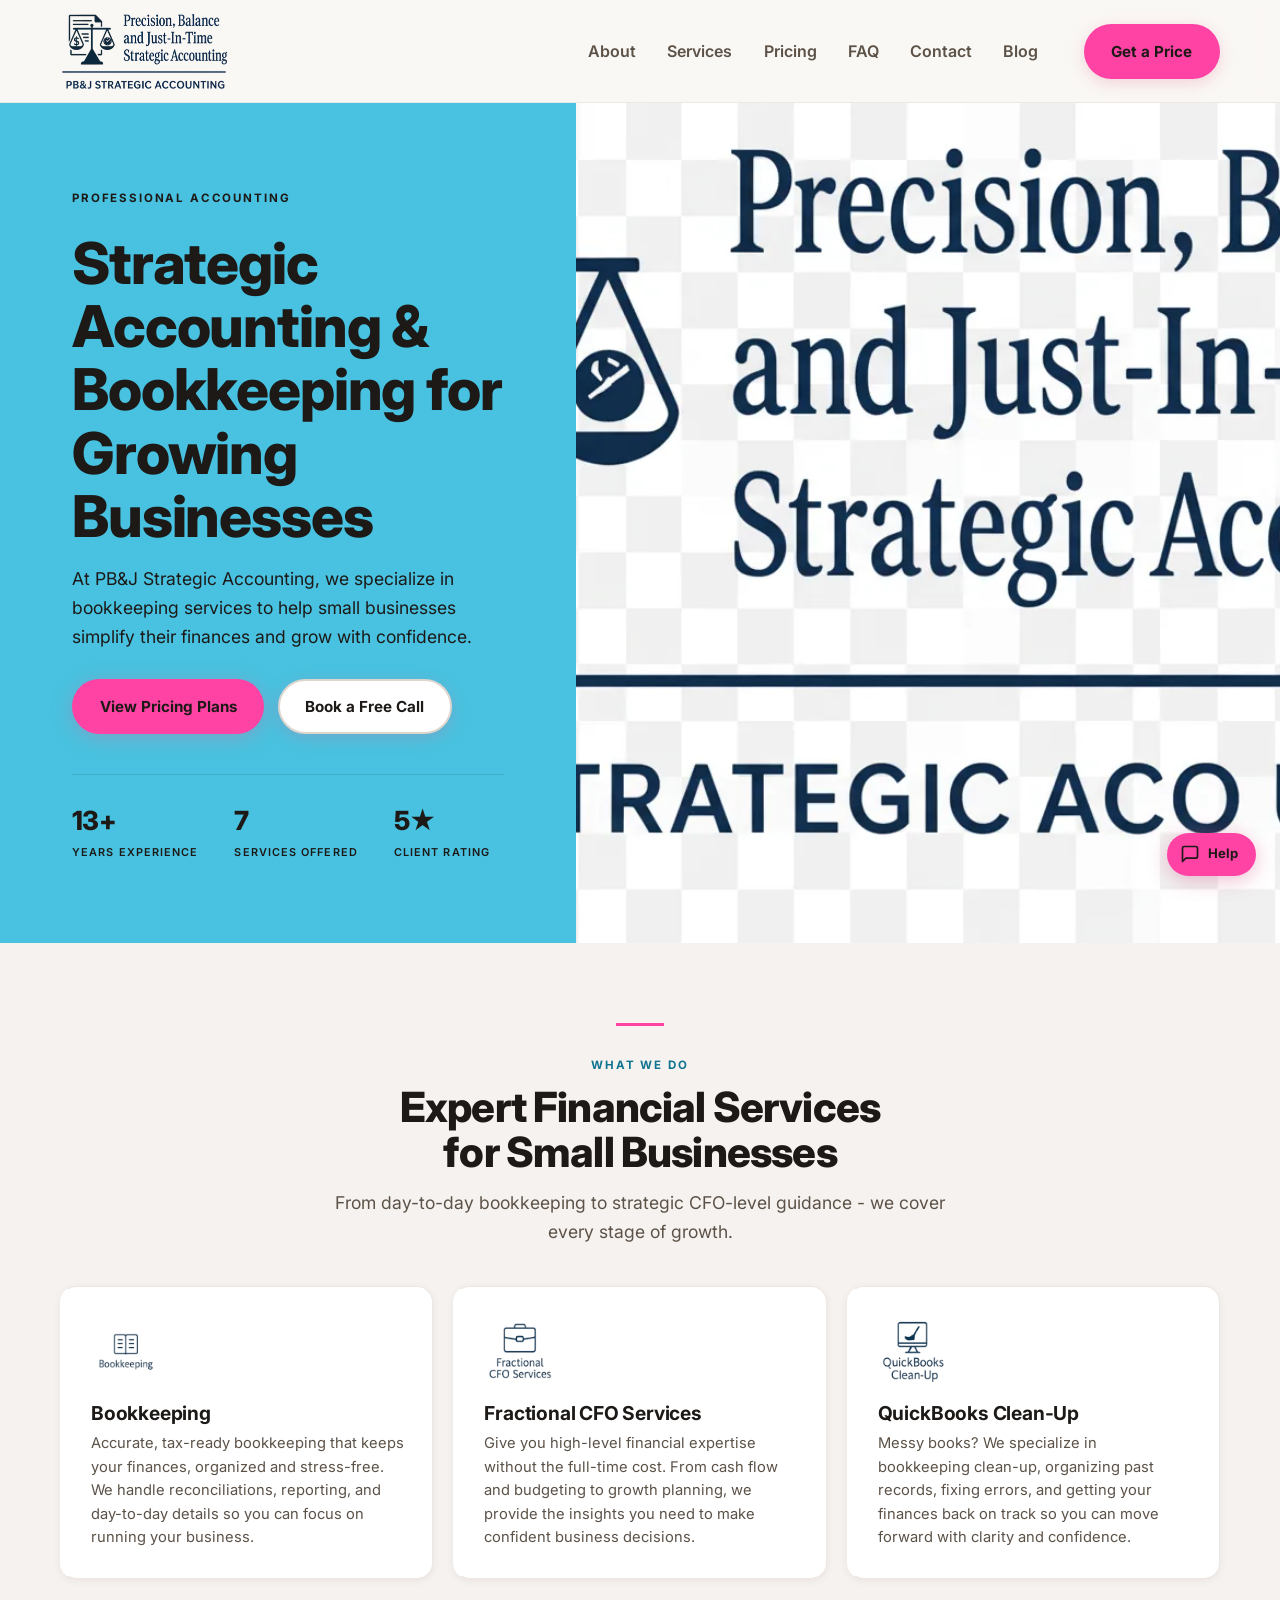
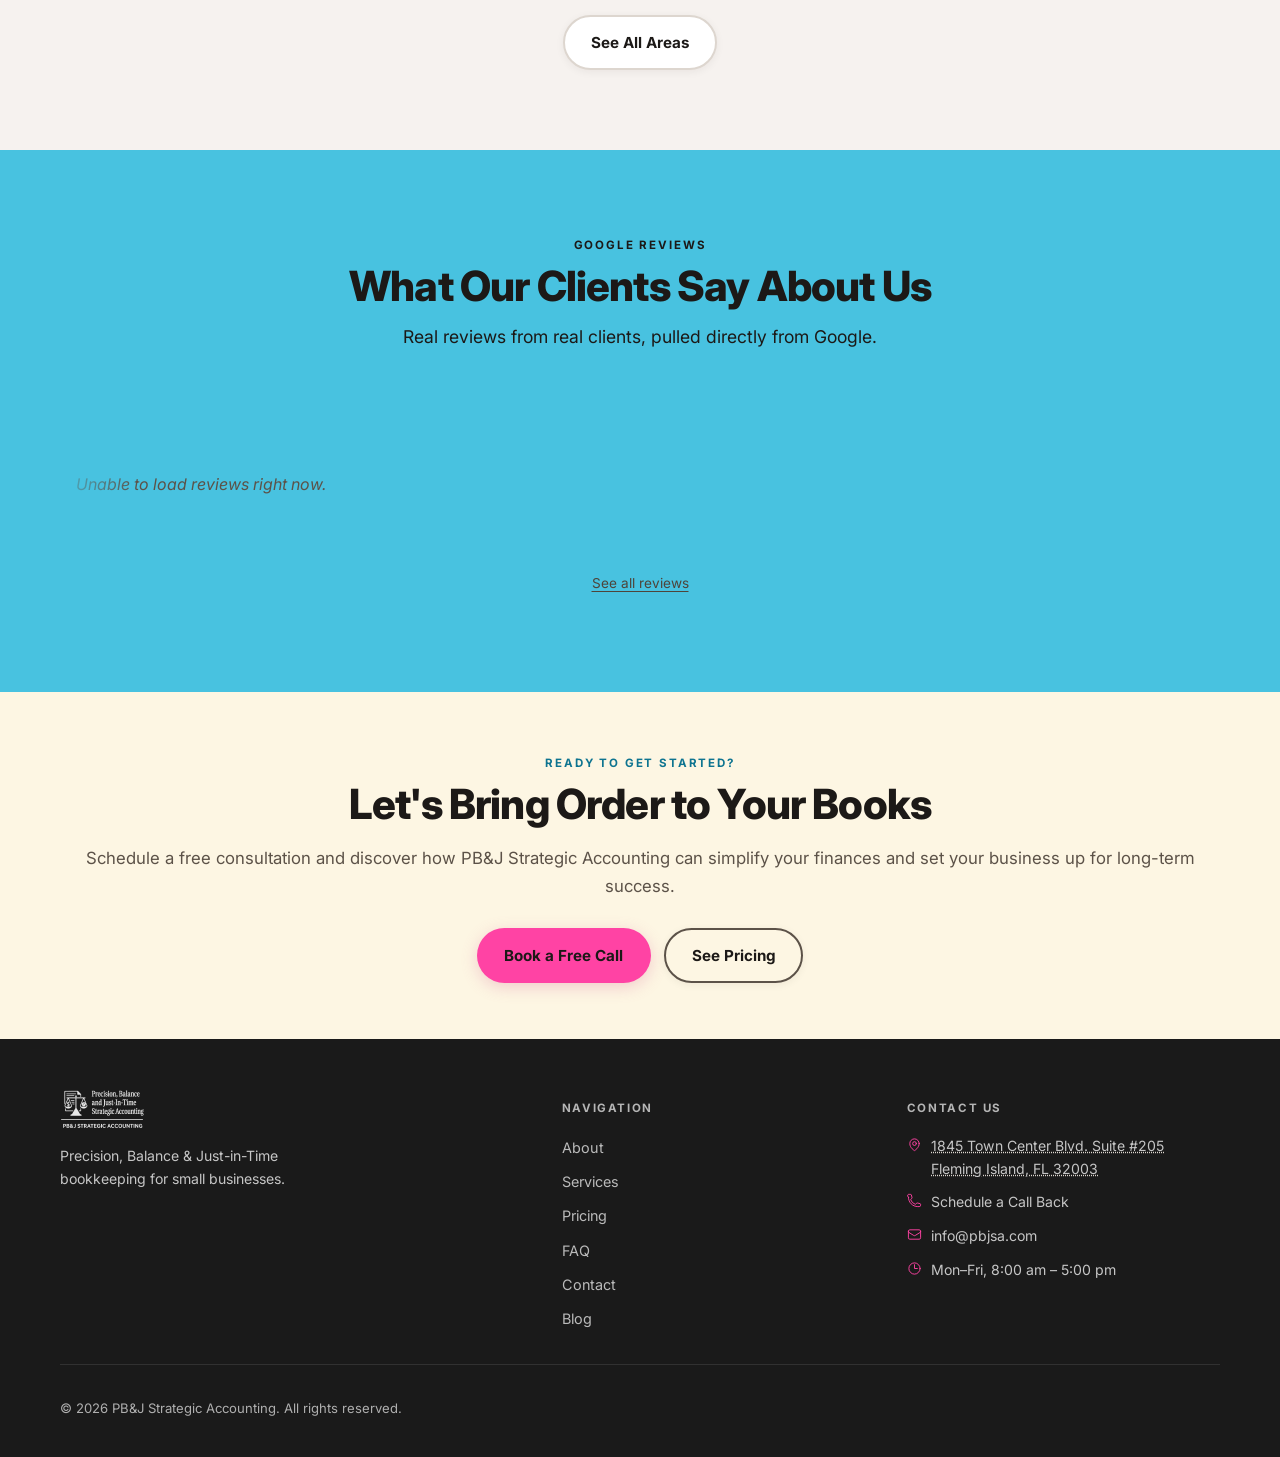
==== commit a9b27bb9: "SEO: shorten title tags, add 404 meta desc, fix pricing schema - Shorten 5 title tags to under 60 ch" ====
--- a/index.html
+++ b/index.html
@@ -3,13 +3,14 @@
 <head>
   <meta charset="utf-8">
   <meta name="viewport" content="width=device-width, initial-scale=1">
-  <title>Clay County Bookkeeping &amp; Accounting Services | PB&amp;J Strategic Accounting</title>
+  <title>Clay County Bookkeeping &amp; Accounting | PB&amp;J SA</title>
   <meta name="description" content="PB&amp;J Strategic Accounting specializes in bookkeeping and accounting for Clay County &amp; surrounding area small businesses - helping you simplify finances and grow with confidence.">
   <link rel="icon" type="image/webp" href="assets/img/pbj-favicon.webp">
   <link rel="dns-prefetch" href="https://fonts.googleapis.com">
   <link rel="preconnect" href="https://fonts.googleapis.com">
   <link rel="preconnect" href="https://fonts.gstatic.com" crossorigin>
   <link rel="stylesheet" href="https://fonts.googleapis.com/css2?family=Inter:wght@400;600;700&display=swap" media="print" onload="this.media='all'">
+  <noscript><link rel="stylesheet" href="https://fonts.googleapis.com/css2?family=Inter:wght@400;600;700&display=swap"></noscript>
   <link rel="stylesheet" href="assets/css/styles.css">
   <link rel="preload" href="assets/img/pbj-logo-full.webp" as="image" type="image/webp">
   <link rel="canonical" href="https://pbjsa.com/">
@@ -23,44 +24,18 @@
   <meta name="twitter:title" content="Clay County Bookkeeping & Accounting Services | PB&J Strategic Accounting">
   <meta name="twitter:description" content="PB&J Strategic Accounting specializes in bookkeeping and accounting for Clay County & surrounding area small businesses - helping you simplify finances and grow with confidence.">
   <meta name="twitter:image" content="https://pbjsa.com/assets/img/og-image.jpg">
+  <meta property="og:locale" content="en_US">
   <script type="application/ld+json">
   {
     "@context": "https://schema.org",
-    "@type": "AccountingService",
+    "@type": ["AccountingService", "LocalBusiness"],
     "name": "PB&J Strategic Accounting",
-    "description": "Expert bookkeeping and accounting services for Clay County and surrounding area small businesses.",
-    "url": "https://pbjsa.com",
-    "telephone": "+19047082411",
-    "email": "info@pbjsa.com",
-    "address": {
-      "@type": "PostalAddress",
-      "streetAddress": "1845 Town Center Blvd. Suite #205",
-      "addressLocality": "Fleming Island",
-      "addressRegion": "FL",
-      "postalCode": "32003",
-      "addressCountry": "US"
-    },
-    "openingHours": "Mo-Fr 08:00-17:00",
-    "priceRange": "$400-$2000",
-    "image": "https://pbjsa.com/assets/img/pbj-logo-full.webp",
-    "founder": { "@type": "Person", "name": "Brittany Ferguson" },
-    "areaServed": [
-      { "@type": "City", "name": "Fleming Island" },
-      { "@type": "AdministrativeArea", "name": "Clay County, FL" },
-      { "@type": "City", "name": "Jacksonville" }
-    ]
-  }
-  </script>
-  <script type="application/ld+json">
-  {
-    "@context": "https://schema.org",
-    "@type": "LocalBusiness",
-    "name": "PB&J Strategic Accounting",
-    "description": "Expert bookkeeping and accounting services for Clay County and surrounding area small businesses.",
+    "description": "Expert bookkeeping and accounting services for Clay County and surrounding area small businesses. Services include bookkeeping, QuickBooks clean-up, fractional CFO, cash flow management, budgeting, financial planning, and financial reporting.",
     "url": "https://pbjsa.com",
     "telephone": "+19047082411",
     "email": "info@pbjsa.com",
     "image": "https://pbjsa.com/assets/img/pbj-logo-full.webp",
+    "logo": "https://pbjsa.com/assets/img/pbj-logo-full.webp",
     "priceRange": "$400-$2000",
     "address": {
       "@type": "PostalAddress",
@@ -83,14 +58,32 @@
         "closes": "17:00"
       }
     ],
+    "founder": {
+      "@type": "Person",
+      "name": "Brittany Ferguson",
+      "jobTitle": "Founder & Lead Accountant",
+      "url": "https://pbjsa.com/about.html"
+    },
     "areaServed": [
       { "@type": "City", "name": "Fleming Island" },
       { "@type": "AdministrativeArea", "name": "Clay County, FL" },
-      { "@type": "City", "name": "Jacksonville" }
+      { "@type": "City", "name": "Jacksonville" },
+      { "@type": "State", "name": "Florida" }
     ],
+    "aggregateRating": {
+      "@type": "AggregateRating",
+      "ratingValue": "5.0",
+      "bestRating": "5",
+      "ratingCount": "20"
+    },
     "sameAs": [
       "https://www.google.com/maps?cid=16820855285451641250"
-    ]
+    ],
+    "potentialAction": {
+      "@type": "ReserveAction",
+      "target": "https://pbjsa.com/contact.html",
+      "name": "Book a Free Consultation"
+    }
   }
   </script>
 </head>
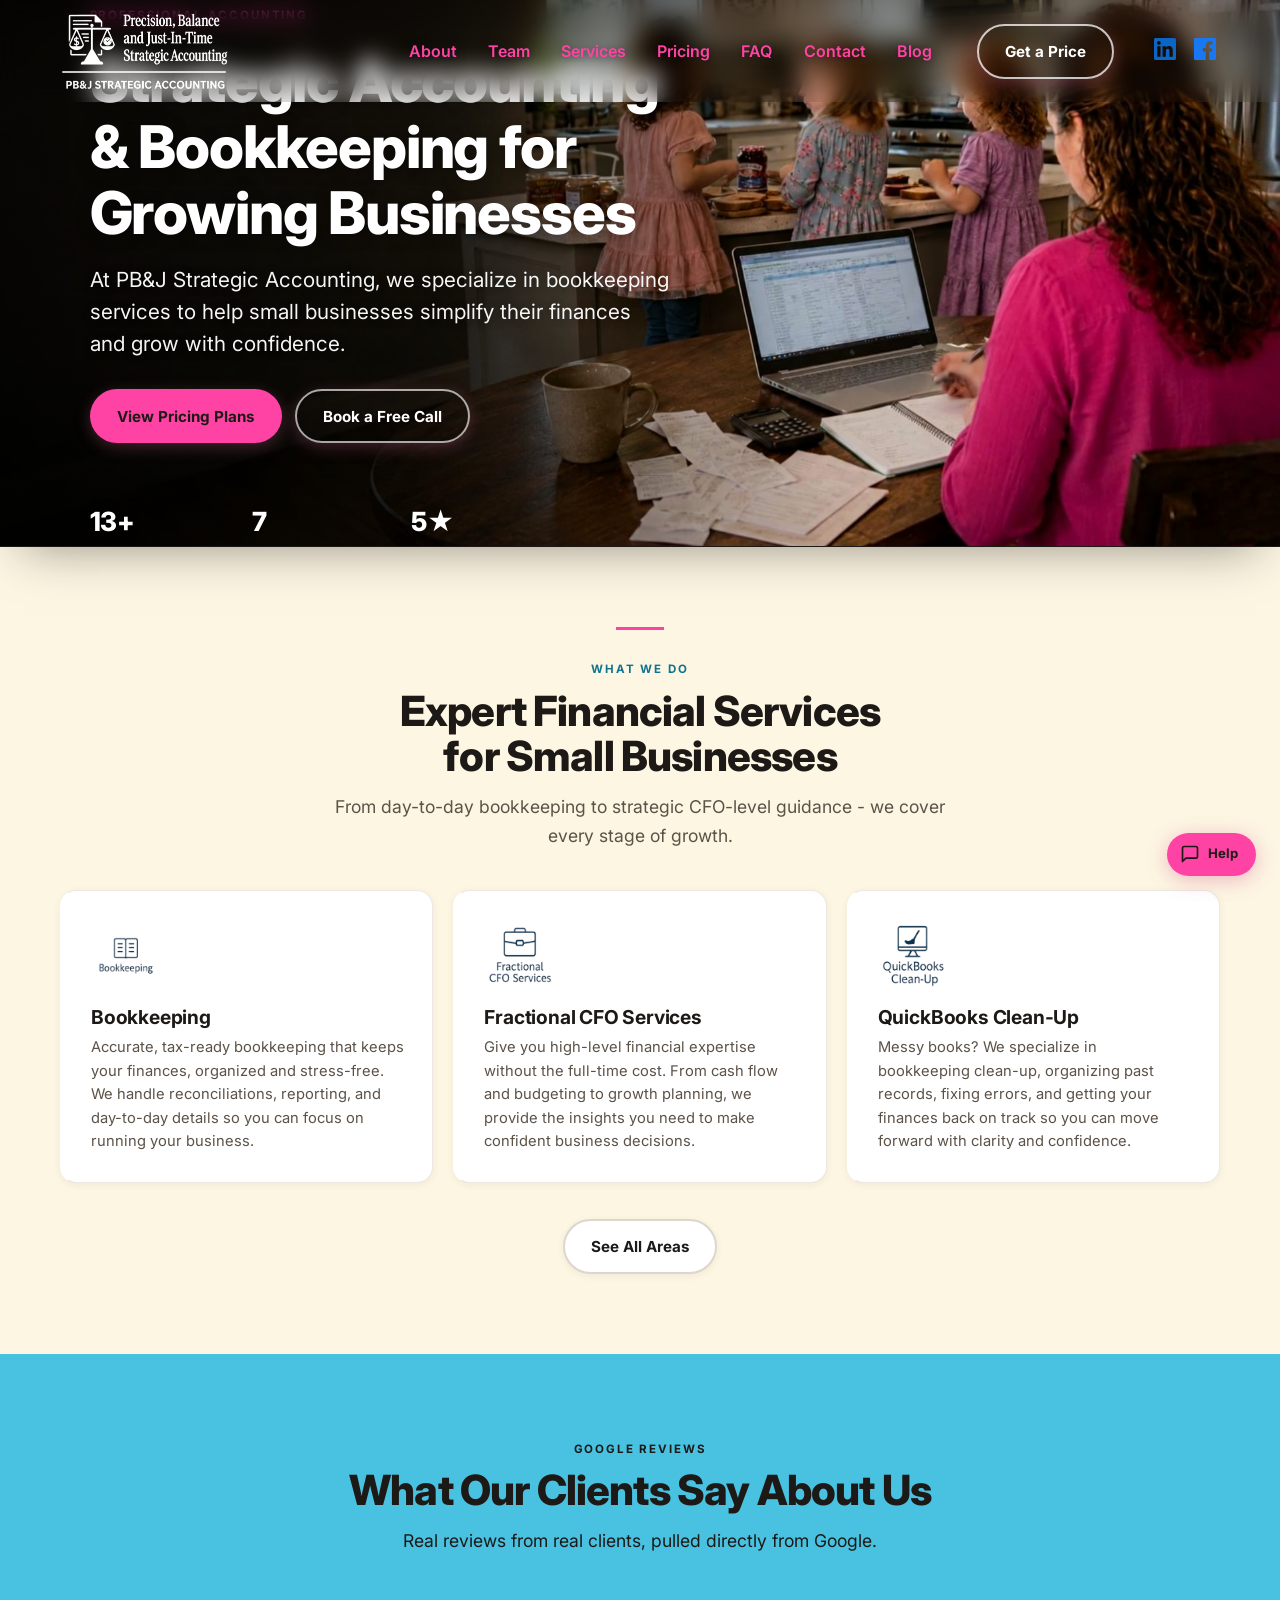
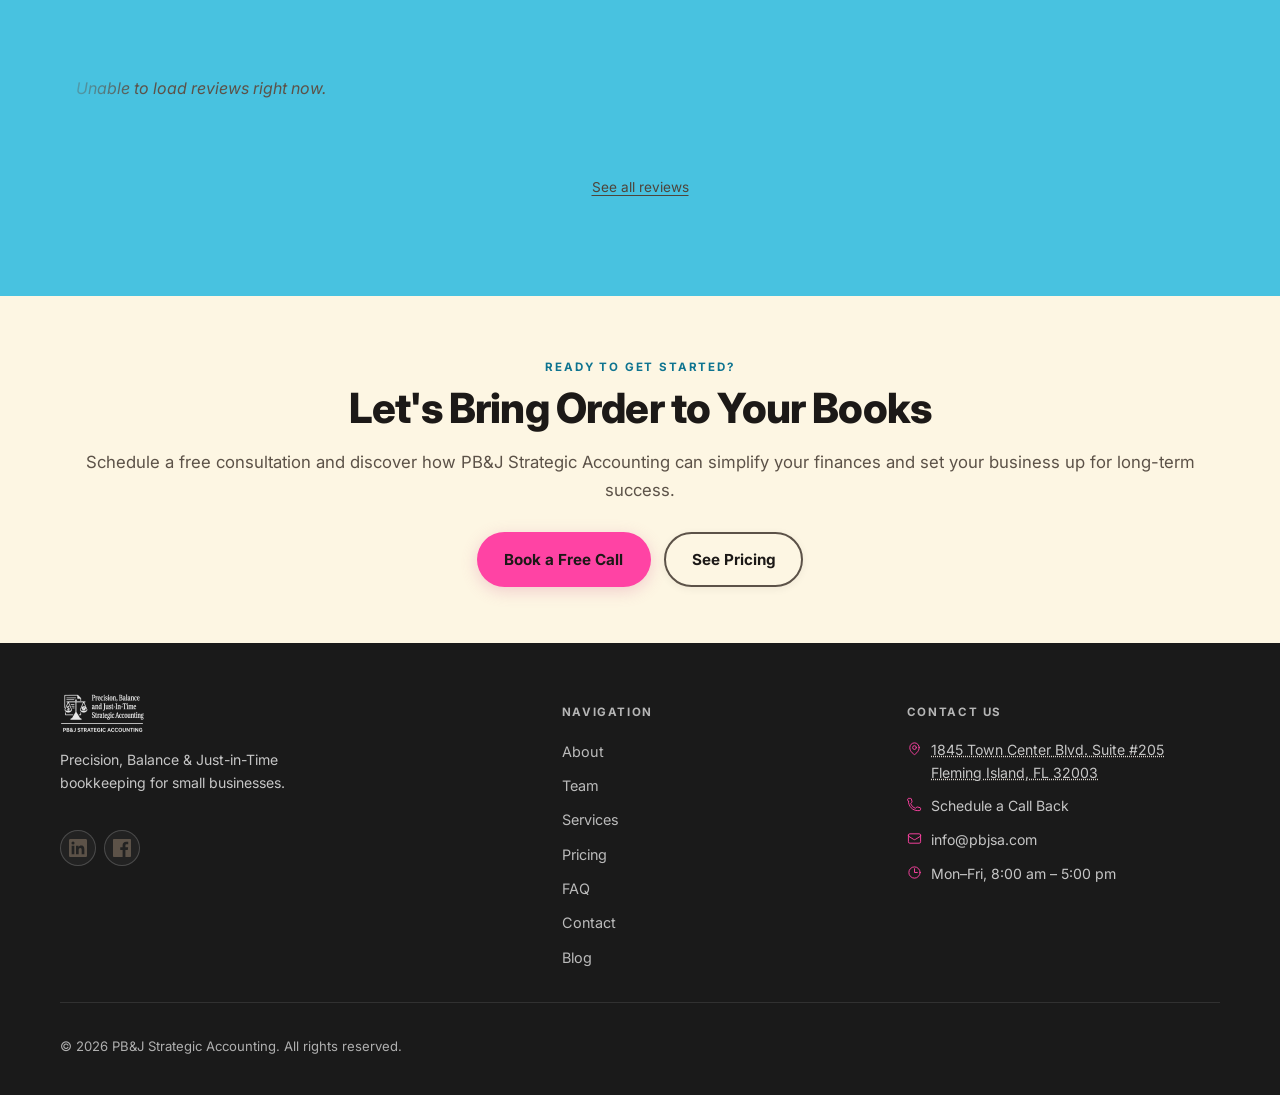
==== commit 106bd086: "Homepage: full-width video hero with poster fallback and reduced-motion support" ====
--- a/index.html
+++ b/index.html
@@ -2,6 +2,8 @@
 <html lang="en">
 <head>
   <meta charset="utf-8">
+  <script async src="https://www.googletagmanager.com/gtag/js?id=G-K6S8TPPMMZ"></script>
+  <script>window.dataLayer=window.dataLayer||[];function gtag(){dataLayer.push(arguments);}gtag('js',new Date());gtag('config','G-K6S8TPPMMZ');</script>
   <meta name="viewport" content="width=device-width, initial-scale=1">
   <title>Clay County Bookkeeping &amp; Accounting | PB&amp;J SA</title>
   <meta name="description" content="PB&amp;J Strategic Accounting specializes in bookkeeping and accounting for Clay County &amp; surrounding area small businesses - helping you simplify finances and grow with confidence.">
@@ -13,6 +15,7 @@
   <noscript><link rel="stylesheet" href="https://fonts.googleapis.com/css2?family=Inter:wght@400;600;700&display=swap"></noscript>
   <link rel="stylesheet" href="assets/css/styles.css">
   <link rel="preload" href="assets/img/pbj-logo-full.webp" as="image" type="image/webp">
+  <link rel="preload" href="assets/img/hero/home-poster.jpg" as="image">
   <link rel="canonical" href="https://pbjsa.com/">
   <meta property="og:type" content="website">
   <meta property="og:url" content="https://pbjsa.com/">
@@ -60,9 +63,9 @@
     ],
     "founder": {
       "@type": "Person",
-      "name": "Brittany Ferguson",
+      "name": "Brittany Ferguson, CPA",
       "jobTitle": "Founder & Lead Accountant",
-      "url": "https://pbjsa.com/about.html"
+      "url": "https://pbjsa.com/about"
     },
     "areaServed": [
       { "@type": "City", "name": "Fleming Island" },
@@ -77,17 +80,19 @@
       "ratingCount": "20"
     },
     "sameAs": [
-      "https://www.google.com/maps?cid=16820855285451641250"
+      "https://www.google.com/maps?cid=16820855285451641250",
+      "https://www.linkedin.com/company/precision-balance-and-just-in-time-strategic-accounting/",
+      "https://www.facebook.com/profile.php?id=61574816177111"
     ],
     "potentialAction": {
       "@type": "ReserveAction",
-      "target": "https://pbjsa.com/contact.html",
+      "target": "https://pbjsa.com/contact",
       "name": "Book a Free Consultation"
     }
   }
   </script>
 </head>
-<body>
+<body class="has-hero-overlay">
 
   <a class="skip-link" href="#main">Skip to main content</a>
 
@@ -100,20 +105,21 @@
   <!-- ── Header ──────────────────────────────────────────── -->
   <header class="site-header">
     <div class="container header-inner">
-      <a class="brand" href="index.html" aria-label="PB&amp;J Strategic Accounting - Home">
+      <a class="brand" href="/" aria-label="PB&amp;J Strategic Accounting - Home">
         <img src="assets/img/pbj-logo-full.webp" alt="PB&amp;J Strategic Accounting" class="site-logo" width="335" height="176">
       </a>
       <nav class="primary-nav" aria-label="Primary navigation">
         <ul class="nav-list">
-          <li><a href="about.html">About</a></li>
-          <li><a href="services.html">Services</a></li>
-          <li><a href="pricing.html">Pricing</a></li>
-          <li><a href="faq.html">FAQ</a></li>
-          <li><a href="contact.html">Contact</a></li>
-          <li><a href="blog/index.html">Blog</a></li>
+          <li><a href="/about">About</a></li>
+          <li><a href="/team">Team</a></li>
+          <li><a href="/services">Services</a></li>
+          <li><a href="/pricing">Pricing</a></li>
+          <li><a href="/faq">FAQ</a></li>
+          <li><a href="/contact">Contact</a></li>
+          <li><a href="/blog/">Blog</a></li>
         </ul>
       </nav>
-      <a class="btn nav-cta" href="contact.html">Get a Price</a>
+      <a class="btn nav-cta" href="/contact">Get a Price</a><ul class="social-links social-links--header" aria-label="Social media"><li><a href="https://www.linkedin.com/company/precision-balance-and-just-in-time-strategic-accounting/" target="_blank" rel="noopener" aria-label="PB&amp;J on LinkedIn"><svg class="social-ico" xmlns="http://www.w3.org/2000/svg" viewBox="0 0 24 24" fill="currentColor" aria-hidden="true" width="18" height="18"><path d="M20.45 20.45h-3.55v-5.57c0-1.33-.03-3.04-1.85-3.04-1.86 0-2.14 1.45-2.14 2.95v5.66H9.36V9h3.41v1.56h.05c.47-.9 1.64-1.85 3.37-1.85 3.6 0 4.27 2.37 4.27 5.45v6.29zM5.34 7.43a2.06 2.06 0 1 1 0-4.12 2.06 2.06 0 0 1 0 4.12zM7.12 20.45H3.56V9h3.56v11.45zM22.22 0H1.77C.79 0 0 .77 0 1.72v20.56C0 23.23.79 24 1.77 24h20.45c.98 0 1.78-.77 1.78-1.72V1.72C24 .77 23.2 0 22.22 0z"/></svg></a></li><li><a href="https://www.facebook.com/profile.php?id=61574816177111" target="_blank" rel="noopener" aria-label="PB&amp;J on Facebook"><svg class="social-ico" xmlns="http://www.w3.org/2000/svg" viewBox="0 0 24 24" fill="currentColor" aria-hidden="true" width="18" height="18"><path d="M22.675 0H1.325C.593 0 0 .593 0 1.325v21.351C0 23.407.593 24 1.325 24h11.494v-9.294H9.691V11.01h3.128V8.413c0-3.1 1.893-4.788 4.659-4.788 1.325 0 2.464.099 2.795.143v3.24l-1.918.001c-1.504 0-1.795.715-1.795 1.763v2.313h3.587l-.467 3.696h-3.12V24h6.116c.73 0 1.323-.593 1.323-1.325V1.325C24 .593 23.407 0 22.675 0z"/></svg></a></li></ul>
       <button class="hamburger" id="hamburger" aria-expanded="false" aria-controls="mobile-nav" aria-label="Open navigation menu">
         <span aria-hidden="true"></span>
         <span aria-hidden="true"></span>
@@ -137,61 +143,53 @@
       </div>
       <nav aria-label="Mobile primary navigation">
         <ul class="mobile-nav-list">
-          <li><a href="about.html">About</a></li>
-          <li><a href="services.html">Services</a></li>
-          <li><a href="pricing.html">Pricing</a></li>
-          <li><a href="faq.html">FAQ</a></li>
-          <li><a href="contact.html">Contact</a></li>
-          <li><a href="blog/index.html">Blog</a></li>
+          <li><a href="/about">About</a></li>
+          <li><a href="/team">Team</a></li>
+          <li><a href="/services">Services</a></li>
+          <li><a href="/pricing">Pricing</a></li>
+          <li><a href="/faq">FAQ</a></li>
+          <li><a href="/contact">Contact</a></li>
+          <li><a href="/blog/">Blog</a></li>
         </ul>
       </nav>
-      <a class="btn" href="contact.html" style="text-align:center;">Get a Price</a>
+      <a class="btn" href="/contact" style="text-align:center;">Get a Price</a>
     </div>
   </div>
 
   <!-- ── Main ────────────────────────────────────────────── -->
   <main id="main">
 
-    <!-- ══ Cinematic Split Hero ════════════════════════════ -->
-    <section class="hero-split" aria-labelledby="hero-heading">
-
-      <!-- Dark left panel -->
-      <div class="hero-panel-dark">
-        <div class="hero-panel-content">
-          <span class="eyebrow eyebrow--light" style="color:#1C1917;">Professional Accounting</span>
-          <h1 id="hero-heading" class="on-dark" style="margin-top:.85rem; font-size:clamp(2.6rem,4.5vw,4.25rem);">
-            Strategic Accounting &amp; Bookkeeping for Growing Businesses
-          </h1>
-          <p class="lead lead--light">
-            At PB&amp;J Strategic Accounting, we specialize in bookkeeping services to help small businesses simplify their finances and grow with confidence.
-          </p>
-          <div class="btn-row">
-            <a class="btn btn--inverse" href="pricing.html">View Pricing Plans</a>
-            <a class="btn btn-ghost" href="contact.html">Book a Free Call</a>
-          </div>
-          <!-- Inline trust stats -->
-          <div class="hero-stats" aria-label="Quick facts">
-            <div>
-              <span class="hero-stat-val">13+</span>
-              <span class="hero-stat-lbl">Years Experience</span>
-            </div>
-            <div>
-              <span class="hero-stat-val">7</span>
-              <span class="hero-stat-lbl">Services Offered</span>
-            </div>
-            <div>
-              <span class="hero-stat-val">5★</span>
-              <span class="hero-stat-lbl">Client Rating</span>
-            </div>
-          </div>
-        </div>
-      </div>
-
-      <!-- Right: brand intro (image default, video enhancement) -->
-      <div class="hero-panel-image">
-        <img src="assets/img/video-poster.webp" alt="PB&amp;J Strategic Accounting" class="hero-panel-photo" id="heroPoster" width="1344" height="768">
-      </div>
-
+    <!-- ══ Full-Width Video Hero ══════════════════════════ -->
+    <section class="hero-full" aria-labelledby="hero-heading">
+      <img src="assets/img/hero/home-poster.jpg" class="hero-full-img" alt="" aria-hidden="true" loading="eager" fetchpriority="high" width="1916" height="1077">
+      <video class="hero-full-img" autoplay muted loop playsinline preload="metadata" poster="assets/img/hero/home-poster.jpg" aria-label="A mom reviews her business finances while her kids make peanut butter and jelly sandwiches">
+        <source src="assets/video/home-hero.mp4" type="video/mp4">
+      </video>
+      <div class="hero-full-gradient" aria-hidden="true"></div>
+      <div class="hero-full-overlay">
+        <hr class="section-rule section-rule--pink" aria-hidden="true">
+        <span class="eyebrow">Professional Accounting</span>
+        <h1 id="hero-heading">Strategic Accounting &amp; Bookkeeping for Growing Businesses</h1>
+        <p class="lead">At PB&amp;J Strategic Accounting, we specialize in bookkeeping services to help small businesses simplify their finances and grow with confidence.</p>
+        <div class="btn-row">
+          <a class="btn" href="/pricing">View Pricing Plans</a>
+          <a class="btn btn-ghost" href="/contact">Book a Free Call</a>
+        </div>
+        <div class="hero-stats" aria-label="Quick facts">
+          <div>
+            <span class="hero-stat-val">13+</span>
+            <span class="hero-stat-lbl">Years Experience</span>
+          </div>
+          <div>
+            <span class="hero-stat-val">7</span>
+            <span class="hero-stat-lbl">Services Offered</span>
+          </div>
+          <div>
+            <span class="hero-stat-val">5&#9733;</span>
+            <span class="hero-stat-lbl">Client Rating</span>
+          </div>
+        </div>
+      </div>
     </section>
 
     <!-- ══ What We Do ══════════════════════════════════════ -->
@@ -231,7 +229,7 @@
 
         </div>
         <div style="margin-top:2.25rem; text-align:center;">
-          <a class="btn-secondary" href="services.html">See All Areas</a>
+          <a class="btn-secondary" href="/services">See All Areas</a>
         </div>
       </div>
     </section>
@@ -294,8 +292,8 @@
         <h2 id="cta-heading">Let's Bring Order to Your Books</h2>
         <p>Schedule a free consultation and discover how PB&amp;J Strategic Accounting can simplify your finances and set your business up for long-term success.</p>
         <div class="btn-row" style="justify-content:center;">
-          <a class="btn" href="contact.html">Book a Free Call</a>
-          <a class="btn-secondary" href="pricing.html">See Pricing</a>
+          <a class="btn" href="/contact">Book a Free Call</a>
+          <a class="btn-secondary" href="/pricing">See Pricing</a>
         </div>
       </div>
     </section>
@@ -307,20 +305,22 @@
     <div class="container">
       <div class="footer-grid">
         <div>
-          <a class="footer-brand" href="index.html" aria-label="PB&amp;J Strategic Accounting - Home">
+          <a class="footer-brand" href="/" aria-label="PB&amp;J Strategic Accounting - Home">
             <img src="assets/img/pbj-logo-full.webp" alt="PB&amp;J Strategic Accounting" class="site-logo" width="335" height="176">
           </a>
           <p class="footer-tagline">Precision, Balance &amp; Just-in-Time bookkeeping for small businesses.</p>
+          <ul class="social-links social-links--footer" aria-label="Social media"><li><a href="https://www.linkedin.com/company/precision-balance-and-just-in-time-strategic-accounting/" target="_blank" rel="noopener" aria-label="PB&amp;J on LinkedIn"><svg class="social-ico" xmlns="http://www.w3.org/2000/svg" viewBox="0 0 24 24" fill="currentColor" aria-hidden="true" width="18" height="18"><path d="M20.45 20.45h-3.55v-5.57c0-1.33-.03-3.04-1.85-3.04-1.86 0-2.14 1.45-2.14 2.95v5.66H9.36V9h3.41v1.56h.05c.47-.9 1.64-1.85 3.37-1.85 3.6 0 4.27 2.37 4.27 5.45v6.29zM5.34 7.43a2.06 2.06 0 1 1 0-4.12 2.06 2.06 0 0 1 0 4.12zM7.12 20.45H3.56V9h3.56v11.45zM22.22 0H1.77C.79 0 0 .77 0 1.72v20.56C0 23.23.79 24 1.77 24h20.45c.98 0 1.78-.77 1.78-1.72V1.72C24 .77 23.2 0 22.22 0z"/></svg></a></li><li><a href="https://www.facebook.com/profile.php?id=61574816177111" target="_blank" rel="noopener" aria-label="PB&amp;J on Facebook"><svg class="social-ico" xmlns="http://www.w3.org/2000/svg" viewBox="0 0 24 24" fill="currentColor" aria-hidden="true" width="18" height="18"><path d="M22.675 0H1.325C.593 0 0 .593 0 1.325v21.351C0 23.407.593 24 1.325 24h11.494v-9.294H9.691V11.01h3.128V8.413c0-3.1 1.893-4.788 4.659-4.788 1.325 0 2.464.099 2.795.143v3.24l-1.918.001c-1.504 0-1.795.715-1.795 1.763v2.313h3.587l-.467 3.696h-3.12V24h6.116c.73 0 1.323-.593 1.323-1.325V1.325C24 .593 23.407 0 22.675 0z"/></svg></a></li></ul>
 </div>
         <div>
           <p class="footer-col-label">Navigation</p>
           <ul class="footer-nav-list">
-            <li><a href="about.html">About</a></li>
-            <li><a href="services.html">Services</a></li>
-            <li><a href="pricing.html">Pricing</a></li>
-            <li><a href="faq.html">FAQ</a></li>
-          <li><a href="contact.html">Contact</a></li>
-            <li><a href="blog/index.html">Blog</a></li>
+            <li><a href="/about">About</a></li>
+            <li><a href="/team">Team</a></li>
+            <li><a href="/services">Services</a></li>
+            <li><a href="/pricing">Pricing</a></li>
+            <li><a href="/faq">FAQ</a></li>
+          <li><a href="/contact">Contact</a></li>
+            <li><a href="/blog/">Blog</a></li>
           </ul>
         </div>
         <div>
@@ -355,35 +355,6 @@
     </div>
   </footer>
 
-  <script>
-  /* Progressive video enhancement — show poster image by default, swap to video if it loads */
-  (function () {
-    if (window.matchMedia('(prefers-reduced-motion: reduce)').matches) return;
-    var poster = document.getElementById('heroPoster');
-    if (!poster) return;
-    var video = document.createElement('video');
-    video.autoplay = true;
-    video.muted = true;
-    video.playsInline = true;
-    video.loop = true;
-    video.preload = 'metadata';
-    video.className = 'hero-panel-photo';
-    video.setAttribute('aria-label', 'PB&J Strategic Accounting intro video');
-    var source = document.createElement('source');
-    source.src = 'assets/video/pbj-brand-video.mp4';
-    source.type = 'video/mp4';
-    video.appendChild(source);
-    var loaded = false;
-    var timeout = setTimeout(function () { if (!loaded) { video.src = ''; } }, 8000);
-    video.addEventListener('canplay', function () {
-      loaded = true;
-      clearTimeout(timeout);
-      poster.parentNode.replaceChild(video, poster);
-    }, { once: true });
-    video.addEventListener('error', function () { clearTimeout(timeout); }, { once: true });
-    video.load();
-  })();
-  </script>
   <script src="assets/js/main.js" defer></script>
   <script>
     (function () {
--- a/assets/css/styles.css
+++ b/assets/css/styles.css
@@ -1 +1,131 @@
-:root{--bg:#f6f2ef;--surface:#fff;--surface-2:#ede8e3;--surface-3:#e4ddd6;--text:#1c1917;--text-muted:#5c5248;--accent:#48c2e0;--accent-dark:#2ea3c5;--accent-light:#9fe2f0;--gold:#b8882a;--gold-bg:#fdf6e3;--dark-teal:#48c2e0;--dark-teal-2:#3ab0cc;--pink:#ff43a4;--pink-dark:#b54d7a;--pink-mid:#e8a0bc;--pink-light:#fceef5;--border:#ddd6cf;--border-light:#ede8e3;--focus:#1f6feb;--max:1160px;--radius-sm:8px;--radius:16px;--radius-lg:24px;--radius-pill:999px;--shadow-sm:0 2px 8px rgba(28,25,23,.06);--shadow:0 8px 24px rgba(28,25,23,.09);--shadow-lg:0 16px 48px rgba(28,25,23,.12);--shadow-hover:0 12px 36px rgba(28,25,23,.14);--section-y:5rem;--section-y-sm:3rem}*,*::before,*::after{box-sizing:border-box}html{scroll-behavior:smooth;-webkit-text-size-adjust:100%}body{margin:0;font-family:'Inter',Arial,Helvetica,sans-serif;font-size:1rem;line-height:1.65;color:var(--text);background:var(--bg);-webkit-font-smoothing:antialiased}img,picture,video,canvas,svg{display:block;max-width:100%}input,button,textarea,select{font:inherit}p,h1,h2,h3,h4{overflow-wrap:break-word}a{color:#17708b;text-decoration:underline;text-underline-offset:3px}a:hover{color:var(--accent)}:focus-visible{outline:3px solid var(--focus);outline-offset:3px;border-radius:4px}:focus:not(:focus-visible){outline:0}.skip-link{position:absolute;left:-9999px;top:1rem;background:var(--text);color:#fff;padding:.75rem 1.25rem;border-radius:var(--radius-sm);font-weight:700;font-size:.9rem;z-index:9999;text-decoration:none}.skip-link:focus{left:1rem}.container{width:min(var(--max),calc(100% - 2.5rem));margin-inline:auto}.section{padding:var(--section-y) 0}.section--sm{padding:var(--section-y-sm) 0}.section--tinted{background:var(--surface-2)}h1,h2,h3,h4{line-height:1.1;font-weight:800;letter-spacing:-.02em;margin-top:0}h1{font-size:clamp(2.4rem,5vw,4rem);margin-bottom:1rem}h2{font-size:clamp(1.75rem,3.5vw,2.6rem);margin-bottom:.75rem}h3{font-size:1.2rem;font-weight:700;margin-bottom:.5rem;letter-spacing:-.01em}.eyebrow{display:inline-block;font-size:.72rem;font-weight:700;letter-spacing:.16em;text-transform:uppercase;color:#0E7490;margin-bottom:.6rem}.lead{font-size:1.1rem;color:var(--text-muted);max-width:60ch;margin-top:0}.section-header{margin-bottom:2.5rem}.section-header--center{text-align:center}.section-header--center .lead{margin-inline:auto}.btn,.btn-secondary{display:inline-flex;align-items:center;gap:.5rem;padding:.8rem 1.6rem;border-radius:var(--radius-pill);font-weight:700;font-size:.95rem;text-decoration:none;border:2px solid transparent;cursor:pointer;transition:background .2s,color .2s,box-shadow .2s,transform .15s}.btn{background:var(--pink);color:#1c1917;box-shadow:0 4px 16px rgba(216,108,151,.28)}.btn:hover{background:var(--pink-dark);color:#fff;box-shadow:0 6px 20px rgba(216,108,151,.45);transform:translateY(-1px)}.btn:active{transform:translateY(0)}.btn-secondary{background:var(--surface);color:var(--text);border-color:var(--border);box-shadow:var(--shadow-sm)}.btn-secondary:hover{background:var(--pink-light);color:var(--pink-dark);border-color:var(--pink);transform:translateY(-1px)}.btn-gold{background:var(--gold);color:#fff;box-shadow:0 4px 16px rgba(184,136,42,.32)}.btn-gold:hover{background:var(--pink);color:#1c1917;box-shadow:0 6px 20px rgba(216,108,151,.38);transform:translateY(-1px)}.btn-row{display:flex;flex-wrap:wrap;gap:.85rem;margin-top:1.75rem}.site-header{position:sticky;top:0;z-index:100;background:linear-gradient(rgba(250,248,244,.90),rgba(250,248,244,.90)),url('../img/header-image.png') center / cover no-repeat;backdrop-filter:blur(12px);-webkit-backdrop-filter:blur(12px);border-bottom:1px solid var(--border-light)}.header-inner{display:flex;align-items:center;gap:1.5rem;padding:.45rem 0}.brand{display:flex;align-items:center;gap:.75rem;text-decoration:none;color:var(--text);font-weight:800;font-size:1rem;flex-shrink:0;letter-spacing:-.02em}.brand:hover{color:var(--accent)}.brand:hover .logo-badge{transform:scale(1.05)}.logo-badge{width:42px;height:42px;border-radius:12px;background:linear-gradient(135deg,#48c2e0 0,#2ea3c5 100%);display:grid;place-items:center;color:#fff;font-weight:800;font-size:.85rem;letter-spacing:.03em;flex-shrink:0;transition:transform .2s;box-shadow:0 4px 12px rgba(139,77,47,.30)}.primary-nav{margin-left:auto}.nav-list{display:flex;gap:.25rem;align-items:center;padding:0;margin:0;list-style:none}.nav-list a{display:block;padding:.5rem .85rem;border-radius:var(--radius-sm);text-decoration:none;color:var(--text-muted);font-weight:600;font-size:1rem;transition:color .2s,background .2s}.nav-list a:hover{color:var(--accent);background:var(--surface-2)}.nav-list a[aria-current="page"]{color:var(--accent);background:var(--surface-3)}.nav-cta{margin-left:.5rem}.hamburger{display:none;flex-direction:column;justify-content:center;gap:5px;width:44px;height:44px;background:transparent;border:2px solid var(--border);border-radius:var(--radius-sm);cursor:pointer;padding:8px;margin-left:auto;transition:border-color .2s}.hamburger:hover{border-color:var(--accent)}.hamburger span{display:block;height:2px;width:100%;background:var(--text);border-radius:2px;transition:transform .3s,opacity .3s}.hamburger[aria-expanded="true"] span:nth-child(1){transform:translateY(7px) rotate(45deg)}.hamburger[aria-expanded="true"] span:nth-child(2){opacity:0;transform:scaleX(0)}.hamburger[aria-expanded="true"] span:nth-child(3){transform:translateY(-7px) rotate(-45deg)}.mobile-nav{display:none;position:fixed;inset:0;z-index:99;background:rgba(28,25,23,.5)}.mobile-nav.is-open{display:block}.mobile-nav-panel{position:absolute;top:0;right:0;bottom:0;width:min(320px,85vw);background:var(--surface);padding:1.5rem;overflow-y:auto;box-shadow:var(--shadow-lg);display:flex;flex-direction:column;gap:1rem}.mobile-nav-header{display:flex;align-items:center;justify-content:space-between;padding-bottom:1rem;border-bottom:1px solid var(--border-light)}.mobile-nav-close{background:transparent;border:2px solid var(--border);border-radius:var(--radius-sm);width:44px;height:44px;cursor:pointer;display:grid;place-items:center;font-size:1.2rem;color:var(--text-muted);transition:border-color .2s,color .2s}.mobile-nav-close:hover{border-color:var(--accent);color:var(--accent)}.mobile-nav-list{list-style:none;padding:0;margin:0;display:flex;flex-direction:column;gap:.25rem}.mobile-nav-list a{display:block;padding:.85rem 1rem;border-radius:var(--radius-sm);text-decoration:none;font-weight:600;color:var(--text);transition:background .2s,color .2s}.mobile-nav-list a:hover,.mobile-nav-list a[aria-current="page"]{background:var(--surface-2);color:#0E7490}.hero{padding:4.5rem 0 3rem}.hero-grid{display:grid;grid-template-columns:1fr 1fr;gap:3rem;align-items:center}.hero-content .eyebrow{margin-bottom:.85rem}.hero-content h1{margin-bottom:1.1rem}.hero-media-grid{display:grid;grid-template-columns:1fr 1fr;grid-template-rows:auto auto;gap:1rem}.trust-strip{background:var(--surface);border-top:1px solid var(--border-light);border-bottom:1px solid var(--border-light);padding:1.5rem 0}.trust-strip-inner{display:flex;flex-wrap:wrap;gap:1rem 3rem;align-items:center;justify-content:center}.trust-stat{display:flex;flex-direction:column;align-items:center;text-align:center;gap:.1rem}.trust-stat-value{font-size:1.75rem;font-weight:800;color:#0E7490;line-height:1}.trust-stat-label{font-size:.78rem;color:var(--text-muted);font-weight:600;letter-spacing:.04em;text-transform:uppercase}.trust-divider{width:1px;height:36px;background:var(--border)}.page-hero{padding:3.5rem 0 2.5rem;background:var(--dark-teal);border-bottom:0;text-align:center}.page-hero h1{font-size:clamp(2rem,4vw,3rem);margin-bottom:.6rem;color:var(--text)}.page-hero p{color:var(--text);font-size:1.08rem;max-width:60ch;margin:0 auto}.page-hero .eyebrow,.page-hero .kicker{color:var(--text)}.page-hero a{color:var(--text)}.card{background:var(--surface);border:1px solid var(--border-light);border-radius:var(--radius);box-shadow:var(--shadow-sm);padding:1.75rem;transition:box-shadow .25s,transform .25s}.card:hover{box-shadow:var(--shadow-hover);transform:translateY(-3px)}.services-grid{display:grid;grid-template-columns:repeat(3,1fr);gap:1.25rem}.service-card{background:var(--surface);border:1px solid var(--border-light);border-radius:var(--radius);padding:1.75rem;box-shadow:var(--shadow-sm);transition:box-shadow .25s,transform .25s}.service-card:hover{box-shadow:var(--shadow-hover);transform:translateY(-3px)}.service-icon{width:48px;height:48px;border-radius:12px;background:var(--surface-2);display:grid;place-items:center;margin-bottom:1rem;color:#0E7490;flex-shrink:0}.service-icon svg{width:24px;height:24px}.service-icon:has(.service-icon-img){background:0;width:72px;height:72px}.service-icon-img{width:100%;height:100%;object-fit:contain}.service-card h2{font-size:1.1rem;margin-bottom:.5rem}.service-card p{font-size:.92rem;color:var(--text-muted);margin:0;line-height:1.6}.testimonials-grid{display:grid;grid-template-columns:repeat(2,1fr);gap:1.5rem}.quote-card{background:var(--surface);border:1px solid var(--border-light);border-radius:var(--radius);padding:2rem;box-shadow:var(--shadow-sm);position:relative}.quote-card::before{content:'\201C';position:absolute;top:.85rem;left:1.5rem;font-size:3.25rem;line-height:1;color:var(--accent-light);opacity:.35;font-family:Georgia,serif;pointer-events:none}.quote-card blockquote{margin:0 0 1.25rem;padding-top:2rem;font-size:.97rem;color:var(--text);line-height:1.7;font-style:italic}.quote-card blockquote::before{content:''}.quote-author{display:flex;align-items:center;gap:.75rem}.quote-avatar{width:40px;height:40px;border-radius:50%;background:linear-gradient(135deg,var(--accent-light),var(--accent));display:grid;place-items:center;color:#fff;font-weight:700;font-size:.85rem;flex-shrink:0;object-fit:cover}.quote-author-name{font-weight:700;font-size:.92rem;margin:0}.quote-author-loc{font-size:.82rem;color:var(--text-muted);margin:0}.google-rating-summary{display:flex;align-items:center;justify-content:center;gap:.75rem;margin-bottom:2rem;font-size:1rem;color:var(--text-muted)}.google-rating-summary .rating-score{font-size:1.75rem;font-weight:700;color:var(--text);line-height:1}.google-rating-summary .rating-stars svg{width:18px;height:18px;fill:#fbbc04;display:inline-block;vertical-align:middle}.google-rating-summary .rating-count{font-size:.88rem;color:#4e443a}#see-all-reviews-link{color:#4e443a}@keyframes ticker-scroll{from{transform:translateX(0)}to{transform:translateX(-50%)}}.reviews-ticker-wrap{overflow:hidden;mask-image:linear-gradient(to right,transparent 0,black 8%,black 92%,transparent 100%);-webkit-mask-image:linear-gradient(to right,transparent 0,black 8%,black 92%,transparent 100%);margin:0 -1rem}.reviews-ticker{display:flex;gap:1rem;width:max-content;animation:ticker-scroll 40s linear infinite}.reviews-ticker:hover{animation-play-state:paused}.reviews-ticker .quote-card{width:280px;flex-shrink:0;cursor:pointer;transition:transform .2s,box-shadow .2s;padding:1.25rem}.reviews-ticker .quote-card:hover{transform:translateY(-3px);box-shadow:0 8px 24px rgba(0,0,0,.1)}.reviews-ticker .quote-card blockquote{display:-webkit-box;-webkit-line-clamp:3;-webkit-box-orient:vertical;overflow:hidden;font-size:.88rem;margin-bottom:.85rem;padding-top:1.75rem}.reviews-ticker .quote-card::before{font-size:2.5rem;top:.6rem;left:1rem}.review-star-row{display:flex;align-items:center;gap:.2rem;margin-bottom:.5rem}.review-star-row svg{width:13px;height:13px;fill:#fbbc04}.review-expand-hint{font-size:.75rem;color:rgba(248,245,240,.4);margin-top:.5rem;font-style:italic}.reviews-loading{color:var(--text-muted);font-style:italic;padding:2rem}.reviews-google-link{text-align:center;margin-top:1.5rem}.reviews-google-link a{font-size:.85rem;color:var(--text-muted);text-decoration:underline;text-underline-offset:3px}.reviews-google-link a:hover{color:var(--pink)}.review-modal-backdrop{position:fixed;inset:0;background:rgba(10,20,30,.7);backdrop-filter:blur(4px);z-index:1000;display:flex;align-items:center;justify-content:center;padding:1.5rem}.review-modal-backdrop[hidden]{display:none}.review-modal{background:var(--surface);border-radius:var(--radius);padding:2rem;max-width:520px;width:100%;position:relative;box-shadow:0 24px 64px rgba(0,0,0,.35);max-height:90vh;overflow-y:auto}.review-modal-close{position:absolute;top:1rem;right:1rem;background:0;border:0;font-size:1.5rem;line-height:1;cursor:pointer;color:var(--text-muted);padding:.25rem .5rem}.review-modal-close:hover{color:var(--text)}.review-modal-stars{display:flex;gap:.25rem;margin-bottom:1rem}.review-modal-stars svg{width:18px;height:18px;fill:#fbbc04}.review-modal-text{font-style:italic;color:var(--text);line-height:1.75;font-size:1rem;margin:0 0 1rem;padding:0}.review-modal--all{max-width:600px;max-height:80vh;overflow-y:auto}.review-modal-all-heading{font-size:1.2rem;margin:0 0 1.5rem;padding-right:2rem}.all-review-item{border-bottom:1px solid var(--border-light);padding:1.25rem 0}.all-review-item:last-child{border-bottom:0}.all-review-item .review-star-row{margin-bottom:.5rem}.all-review-item blockquote{font-style:italic;color:var(--text);line-height:1.7;font-size:.95rem;margin:0 0 .75rem}.all-review-item .quote-author{gap:.6rem}.all-review-item .quote-avatar{width:34px;height:34px;font-size:.78rem}.pricing-grid{display:grid;grid-template-columns:repeat(3,1fr);gap:1.25rem}.price-card{background:#fbf3e2;border:3px solid #c4882a;border-radius:48% 48% 8px 8px / 38px 38px 8px 8px;padding:2.5rem 1.75rem 1.75rem;box-shadow:var(--shadow-sm);display:flex;flex-direction:column;transition:box-shadow .25s,transform .25s}.price-card:hover{box-shadow:var(--shadow-hover);transform:translateY(-3px)}.price-card--featured{border-color:var(--gold);border-width:3px;background:#fff;box-shadow:0 8px 32px rgba(184,136,42,.22);position:relative}.price-card--featured:hover{box-shadow:0 16px 48px rgba(184,136,42,.30)}.price-badge{display:inline-block;background:var(--gold);color:#1c1917;font-size:.7rem;font-weight:700;letter-spacing:.1em;text-transform:uppercase;padding:.3rem .7rem;border-radius:var(--radius-pill);margin-bottom:.85rem}.price-card h2{font-size:1.2rem;margin-bottom:.2rem}.price-tagline{font-size:.88rem;color:var(--text-muted);font-style:italic;margin:0 0 1rem}.price-amount{font-size:1.65rem;font-weight:800;color:#146a82;margin:.75rem 0 1rem;line-height:1}.price-card ul{padding-left:0;margin:0 0 1.25rem;list-style:none;display:flex;flex-direction:column;gap:.45rem;flex:1}.price-card ul li{display:flex;gap:.6rem;align-items:flex-start;font-size:.88rem;color:var(--text-muted)}.price-card ul li::before{content:'';display:inline-block;width:16px;height:16px;background-image:url("data:image/svg+xml,%3Csvgxmlns='http://www.w3.org/2000/svg'viewBox='001616'fill='%231F8DAB'%3E%3Cpathd='M13.784.22a.75.7500101.06l-7.257.25a.75.75001-1.060L2.229.28a.75.750011.06-1.06L610.94l6.72-6.72a.75.750011.060z'/%3E%3C/svg%3E");background-repeat:no-repeat;background-position:center;flex-shrink:0;margin-top:2px}.price-card--featured ul li::before{background-image:url("data:image/svg+xml,%3Csvgxmlns='http://www.w3.org/2000/svg'viewBox='001616'fill='%23B8882A'%3E%3Cpathd='M13.784.22a.75.7500101.06l-7.257.25a.75.75001-1.060L2.229.28a.75.750011.06-1.06L610.94l6.72-6.72a.75.750011.060z'/%3E%3C/svg%3E")}.price-card p.feature-group-label{font-size:.78rem;font-weight:700;color:var(--text-body);margin:.5rem 0 .35rem;letter-spacing:.02em}.price-card ul li.feature-label{font-weight:700;color:var(--text-body);margin-top:.5rem}.price-card ul li.feature-label:first-child{margin-top:0}.price-card ul li.feature-sub{padding-left:1rem;font-size:.84rem}.price-card ul li.feature-sub::before{content:'';width:12px;height:12px;background-image:url("data:image/svg+xml,%3Csvgxmlns='http://www.w3.org/2000/svg'viewBox='001616'%3E%3Ccirclecx='8'cy='8'r='2.5'fill='%231F8DAB'/%3E%3C/svg%3E");background-repeat:no-repeat;background-position:center;flex-shrink:0;margin-top:4px}.price-card .price-note{font-size:.82rem;color:var(--text-muted);margin:0 0 1rem;line-height:1.5}.price-card .btn,.price-card .btn-secondary,.price-card .btn-gold{width:100%;justify-content:center}.pricing-specialty{display:grid;grid-template-columns:repeat(2,1fr);gap:1.25rem;margin-top:1.25rem}.pricing-copy{max-width:70ch;margin:0 auto}.pricing-copy h2{margin-top:1.5rem}.pricing-copy p{color:var(--text-muted)}.why-choose-section{background:var(--surface-2)}.why-choose-header{text-align:center;margin-bottom:3rem}.why-choose-title{font-size:clamp(2.4rem,5vw,3.6rem);font-weight:800;letter-spacing:-.03em;line-height:1.1;margin:.4rem 0 .9rem;background:linear-gradient(135deg,var(--text) 0,var(--accent) 100%);-webkit-background-clip:text;-webkit-text-fill-color:transparent;background-clip:text}.why-choose-lead{color:var(--text-muted);font-size:1.1rem;max-width:50ch;margin:0 auto}.why-choose-grid{display:grid;grid-template-columns:1fr 1fr;gap:1.5rem;align-items:stretch}.why-choose-card{background:var(--surface);border:1px solid var(--border-light);border-radius:var(--radius-lg);padding:2rem 2rem 1.75rem;box-shadow:var(--shadow-sm);display:flex;flex-direction:column}.why-choose-card-promise{margin-top:auto;padding-top:1.5rem;border-top:1px solid var(--border-light);display:flex;align-items:center;gap:.5rem;font-size:.875rem;font-weight:600;color:#0E7490}.why-choose-card-promise svg{width:16px;height:16px;flex-shrink:0}.why-choose-card-icon{width:48px;height:48px;border-radius:14px;background:linear-gradient(135deg,#48c2e0 0,#2ea3c5 100%);display:grid;place-items:center;color:#fff;margin-bottom:1.1rem}.why-choose-card-icon svg{width:24px;height:24px}.why-choose-card h3{font-size:1.2rem;font-weight:800;margin:0 0 .85rem;color:var(--text)}.why-choose-card p{color:var(--text-muted);font-size:.95rem;line-height:1.7;margin:0 0 .75rem}.why-choose-card p:last-child{margin-bottom:0}@media(max-width:680px){.why-choose-grid{grid-template-columns:1fr}.why-choose-title{font-size:2.4rem}}.about-grid{display:grid;grid-template-columns:1fr 1fr;gap:3rem;align-items:center}.story-block{background:var(--surface);border:1px solid var(--border-light);border-radius:var(--radius-lg);padding:2.5rem;box-shadow:var(--shadow-sm)}.story-block p{color:var(--text-muted);margin-bottom:1rem}.story-block p:last-child{margin-bottom:0}.cred-list{list-style:none;padding:0;margin:1.25rem 0 0;display:flex;flex-direction:column;gap:.6rem}.cred-list li{display:flex;align-items:center;gap:.75rem;font-size:.95rem;font-weight:600}.cred-dot{width:8px;height:8px;border-radius:50%;background:var(--accent);flex-shrink:0}.contact-grid{display:grid;grid-template-columns:1fr 1.2fr;gap:2.5rem;align-items:start}.contact-portrait{display:flex;align-items:center;gap:1rem;margin-bottom:1.5rem}.contact-portrait-img{width:80px;height:80px;border-radius:50%;object-fit:cover;object-position:top center;border:3px solid var(--surface);box-shadow:0 0 0 3px var(--pink-light),var(--shadow);flex-shrink:0}.contact-portrait-caption{display:flex;flex-direction:column;gap:.2rem}.contact-portrait-caption strong{font-size:1rem;color:var(--text)}.contact-portrait-caption span{font-size:.82rem;color:var(--text-muted)}.chat-widget{position:fixed;bottom:1.5rem;right:1.5rem;z-index:600;font-family:var(--font-body)}.chat-toggle{display:flex;align-items:center;gap:.5rem;padding:.68rem 1.1rem .68rem .85rem;border-radius:var(--radius-pill);border:0;background:var(--pink);color:#1c1917;font-size:.82rem;font-weight:700;font-family:inherit;cursor:pointer;box-shadow:0 4px 20px rgba(216,108,151,.45);transition:background .18s,transform .15s,box-shadow .18s}.chat-toggle:hover{background:var(--pink-dark);transform:translateY(-2px);box-shadow:0 6px 28px rgba(216,108,151,.55)}.chat-toggle:focus-visible{outline:2px solid var(--accent);outline-offset:3px}.chat-toggle-label{font-size:.82rem}.chat-panel{position:absolute;bottom:calc(100% + 12px);right:0;width:340px;max-height:500px;background:var(--surface);border:1px solid var(--border);border-radius:var(--radius-lg);box-shadow:0 24px 64px rgba(0,0,0,.18);display:flex;flex-direction:column;overflow:hidden;opacity:0;transform:translateY(14px) scale(.97);pointer-events:none;transition:opacity .22s cubic-bezier(.4,0,.2,1),transform .22s cubic-bezier(.4,0,.2,1)}.chat-panel.is-open{opacity:1;transform:translateY(0) scale(1);pointer-events:all}.chat-header{display:flex;align-items:center;gap:.75rem;padding:.9rem 1rem;background:linear-gradient(135deg,#2c3d5a 0,#1b2c42 100%);color:#fff;flex-shrink:0}.chat-header-avatar{width:42px;height:42px;border-radius:50%;overflow:hidden;flex-shrink:0;border:2px solid rgba(255,255,255,.25)}.chat-avatar-img{width:100%;height:100%;object-fit:cover;object-position:top center;display:block}.chat-header-info{flex:1;min-width:0}.chat-name{font-size:.88rem;font-weight:700;margin:0;line-height:1.2}.chat-status{font-size:.72rem;margin:.18rem 0 0;opacity:.85;display:flex;align-items:center;gap:.35rem}.chat-close{background:0;border:0;cursor:pointer;padding:.3rem;color:rgba(255,255,255,.65);display:flex;align-items:center;border-radius:4px;transition:color .15s;flex-shrink:0}.chat-close:hover{color:#fff}.chat-messages{flex:1;overflow-y:auto;padding:1rem;display:flex;flex-direction:column;gap:.65rem;scroll-behavior:smooth}.chat-msg{animation:msg-slide .18s ease}@keyframes msg-slide{from{opacity:0;transform:translateY(6px)}to{opacity:1;transform:none}}.chat-msg p{margin:0;font-size:.875rem;line-height:1.55;padding:.6rem .9rem;border-radius:16px;display:inline-block;max-width:100%;word-break:break-word}.chat-msg--bot{align-self:flex-start;max-width:90%}.chat-msg--bot p{background:#efe6dc;color:var(--text);border-bottom-left-radius:4px}.chat-msg--bot p a{color:#17708b;font-weight:600;text-decoration:underline;text-underline-offset:2px}.chat-msg--user{align-self:flex-end;max-width:85%}.chat-msg--user p{background:#1b7a96;color:#fff;border-bottom-right-radius:4px}.chat-chips{display:flex;flex-wrap:wrap;gap:.4rem;margin-top:.1rem}.chat-chip{font-family:inherit;font-size:.78rem;font-weight:500;padding:.35rem .75rem;border-radius:99px;border:1.5px solid #1b7a96;background:transparent;color:#1b7a96;cursor:pointer;transition:background .15s,color .15s}.chat-chip:hover{background:#1b7a96;color:#fff}.chat-typing{display:inline-flex;align-items:center;gap:4px;padding:.65rem .9rem;background:#efe6dc;border-radius:16px;border-bottom-left-radius:4px}.chat-typing span{width:6px;height:6px;border-radius:50%;background:var(--accent);opacity:.5;animation:typing-bounce .9s ease-in-out infinite}.chat-typing span:nth-child(2){animation-delay:.15s}.chat-typing span:nth-child(3){animation-delay:.30s}@keyframes typing-bounce{0%,60%,100%{transform:none;opacity:.5}30%{transform:translateY(-5px);opacity:1}}.chat-form{display:flex;align-items:center;gap:.5rem;padding:.75rem;border-top:1px solid var(--border);background:var(--surface);flex-shrink:0}.chat-input{flex:1;border:1px solid var(--border);border-radius:var(--radius-pill);padding:.52rem .9rem;font-family:inherit;font-size:.875rem;color:var(--text);background:var(--surface);outline:0;transition:border-color .15s,box-shadow .15s}.chat-input:focus{border-color:var(--accent);box-shadow:0 0 0 3px rgba(196,137,106,.12)}.chat-input:disabled{opacity:.6}.chat-send{width:44px;height:44px;border-radius:50%;border:0;background:#1b7a96;color:#fff;display:flex;align-items:center;justify-content:center;cursor:pointer;flex-shrink:0;transition:background .15s,transform .12s}.chat-send:hover{background:var(--accent-dark);transform:scale(1.07)}.chat-send:focus-visible{outline:2px solid var(--accent);outline-offset:2px}.chat-send:disabled{opacity:.5;cursor:not-allowed;transform:none}@media(max-width:420px){.chat-widget{right:1rem;bottom:1rem}.chat-panel{width:calc(100vw - 2rem)}}.post-actions{display:flex;align-items:center;gap:.75rem;flex-wrap:wrap;margin-top:1.25rem}.btn-listen{display:inline-flex;align-items:center;gap:.45rem;padding:.52rem 1.1rem;border-radius:var(--radius-pill);border:1.5px solid #1B7A96;background:transparent;color:#1B7A96;font-size:.875rem;font-weight:600;font-family:inherit;cursor:pointer;transition:background .18s,color .18s,border-color .18s;line-height:1}.btn-listen:hover,.btn-listen[aria-expanded="true"]{background:var(--pink);color:#1c1917}.btn-listen svg{flex-shrink:0}.audio-player{margin-top:.75rem;background:var(--surface);border:1px solid var(--border);border-radius:var(--radius-md);padding:.85rem 1rem;display:none;animation:ap-expand .2s ease}.audio-player.is-open{display:block}@keyframes ap-expand{from{opacity:0;transform:translateY(-6px)}to{opacity:1;transform:translateY(0)}}.ap-controls{display:flex;align-items:center;gap:.75rem}.ap-play-btn{flex-shrink:0;width:40px;height:40px;border-radius:50%;border:0;background:#1b7a96;color:#fff;display:flex;align-items:center;justify-content:center;cursor:pointer;transition:background .15s,transform .12s}.ap-play-btn:hover{background:var(--accent-dark);transform:scale(1.07)}.ap-play-btn:focus-visible{outline:2px solid var(--accent);outline-offset:3px}.ap-timeline{flex:1;display:flex;align-items:center;gap:.5rem;min-width:0}.ap-time{font-size:.72rem;font-weight:600;color:var(--text-muted);min-width:34px;font-variant-numeric:tabular-nums;white-space:nowrap}.ap-progress{flex:1;-webkit-appearance:none;appearance:none;height:4px;border-radius:2px;background:var(--border);cursor:pointer;outline:0;min-width:0}.ap-progress::-webkit-slider-thumb{-webkit-appearance:none;width:14px;height:14px;border-radius:50%;background:var(--accent);cursor:pointer;box-shadow:0 0 0 2px rgba(0,0,0,.08);transition:transform .12s}.ap-progress:hover::-webkit-slider-thumb{transform:scale(1.2)}.ap-progress::-moz-range-thumb{width:14px;height:14px;border-radius:50%;background:var(--accent);border:0;cursor:pointer}.ap-progress:focus-visible{outline:2px solid var(--accent)}.ap-vol{display:flex;align-items:center;gap:.4rem;flex-shrink:0}.ap-vol-btn{background:0;border:0;cursor:pointer;padding:0;color:var(--text-muted);display:flex;align-items:center;transition:color .15s}.ap-vol-btn:hover{color:var(--accent)}.ap-vol-btn:focus-visible{outline:2px solid var(--accent);border-radius:3px}.ap-vol-range{width:68px;-webkit-appearance:none;appearance:none;height:4px;border-radius:2px;background:var(--border);cursor:pointer;outline:0}.ap-vol-range::-webkit-slider-thumb{-webkit-appearance:none;width:12px;height:12px;border-radius:50%;background:var(--accent);cursor:pointer}.ap-vol-range::-moz-range-thumb{width:12px;height:12px;border-radius:50%;background:var(--accent);border:0;cursor:pointer}.article-player{margin-bottom:2rem}.article-player .audio-player{display:block;border-color:var(--accent-light)}@media(max-width:500px){.ap-vol{display:none}}.maps-trigger{position:relative;display:inline-block}.maps-trigger address{cursor:pointer;text-decoration:underline;text-decoration-style:dotted;text-decoration-color:var(--border)}.maps-trigger address:hover{text-decoration-color:var(--accent)}.maps-popover{position:absolute;top:calc(100% + 8px);left:0;z-index:200;background:var(--surface);border:1px solid var(--border);border-radius:var(--radius-sm);box-shadow:var(--shadow-lg);padding:.5rem;display:none;flex-direction:column;gap:.25rem;min-width:180px;white-space:nowrap}.maps-popover.is-open{display:flex}.maps-popover a{display:flex;align-items:center;gap:.5rem;padding:.5rem .75rem;border-radius:6px;font-size:.85rem;font-weight:500;color:var(--text);text-decoration:none;transition:background .15s}.maps-popover a:hover{background:var(--surface-2)}.maps-popover--up{top:auto;bottom:calc(100% + 8px);left:0}.contact-info-card{background:var(--surface);border:1px solid var(--border-light);border-radius:var(--radius);padding:2rem;box-shadow:var(--shadow-sm)}.contact-row{display:flex;gap:.85rem;align-items:flex-start;margin-bottom:1.35rem}.contact-row:last-child{margin-bottom:0}.contact-icon{width:38px;height:38px;border-radius:var(--radius-sm);background:var(--surface-2);display:grid;place-items:center;color:#0E7490;flex-shrink:0}.contact-icon svg{width:18px;height:18px}.contact-row-label{font-weight:700;font-size:.8rem;text-transform:uppercase;letter-spacing:.08em;color:var(--text-muted);display:block;margin-bottom:.15rem}.form-card{background:var(--surface);border:1px solid var(--border-light);border-radius:var(--radius);padding:2rem;box-shadow:var(--shadow-sm)}.form-grid{display:grid;gap:1.1rem}.form-field{display:flex;flex-direction:column;gap:.35rem}.form-field label{font-weight:600;font-size:.88rem;color:var(--text)}.form-field label abbr{text-decoration:none;color:#0E7490;margin-left:.15rem}.form-field input,.form-field select,.form-field textarea{width:100%;padding:.75rem 1rem;border:1.5px solid #998f85;border-radius:var(--radius-sm);background:var(--bg);color:var(--text);font-size:.95rem;transition:border-color .2s,box-shadow .2s}.form-field input:focus,.form-field select:focus,.form-field textarea:focus{border-color:var(--pink);box-shadow:0 0 0 3px rgba(216,108,151,.25);outline:2px solid var(--pink);outline-offset:1px}.form-field input::placeholder,.form-field textarea::placeholder{color:var(--text-muted);opacity:.7}.form-field textarea{min-height:150px;resize:vertical}.form-note{font-size:.8rem;color:var(--text-muted);margin:.5rem 0 0;line-height:1.5}.blog-grid{display:grid;gap:1.5rem;max-width:780px;margin:0 auto}.blog-card{background:var(--surface);border:1px solid var(--border-light);border-radius:var(--radius);padding:1.75rem 2rem;box-shadow:var(--shadow-sm);transition:box-shadow .25s,transform .25s}.blog-card:hover{box-shadow:var(--shadow-hover);transform:translateY(-2px)}.blog-card-tag{display:inline-block;font-size:.72rem;font-weight:700;letter-spacing:.12em;text-transform:uppercase;color:#a14068;background:var(--surface-2);padding:.25rem .65rem;border-radius:var(--radius-pill);margin-bottom:.75rem}.blog-card h2{font-size:1.25rem;margin-bottom:.4rem}.blog-card h2 a{text-decoration:none;color:var(--text);transition:color .2s}.blog-card h2 a:hover{color:var(--accent)}.author-row{display:flex;align-items:center;gap:.55rem;margin-bottom:.75rem}.author-avatar{width:36px;height:36px;border-radius:50%;object-fit:cover;object-position:top center;border:2px solid var(--pink-light);flex-shrink:0}.post-meta{font-size:.83rem;color:var(--text-muted);margin:0}.blog-card p.excerpt{font-size:.92rem;color:var(--text-muted);margin:0 0 1.25rem}.article-header{padding:3rem 0 2rem;background:var(--surface-2);border-bottom:1px solid var(--border-light)}.article-body{max-width:72ch;margin:0 auto}.article-body h2{font-size:1.5rem;margin-top:2rem}.article-body ul,.article-body ol{padding-left:1.5rem}.article-body ul li,.article-body ol li{margin-bottom:.4rem;color:var(--text-muted)}.article-body p{color:var(--text-muted)}.article-back{margin-bottom:1.25rem}.img-ph{border-radius:var(--radius);background:linear-gradient(135deg,#ede1ce 0,#d4b48a 40%,#c4896a 100%);border:1px solid var(--border);display:grid;place-items:center;min-height:240px;position:relative;overflow:hidden}.img-ph::before{content:'';position:absolute;inset:0;background-image:repeating-linear-gradient(0,transparent,transparent 39px,rgba(255,255,255,.08) 39px,rgba(255,255,255,.08) 40px),repeating-linear-gradient(90deg,transparent,transparent 39px,rgba(255,255,255,.08) 39px,rgba(255,255,255,.08) 40px)}.img-ph-inner{position:relative;z-index:1;display:flex;flex-direction:column;align-items:center;gap:.5rem;padding:1.5rem;text-align:center}.img-ph-inner svg{width:40px;height:40px;color:rgba(255,255,255,.6)}.img-ph-inner span{font-size:.75rem;font-weight:600;color:rgba(255,255,255,.75);max-width:22ch;line-height:1.4}.img-ph--portrait{aspect-ratio:4 / 5;min-height:unset}.img-ph--hero{min-height:320px}.img-ph--card{aspect-ratio:16 / 9;min-height:unset}.cta-strip{background:var(--gold-bg);color:var(--text);padding:3.5rem 0;text-align:center}.cta-strip h2{color:var(--text);margin-bottom:.5rem}.cta-strip p{color:var(--text-muted);margin-bottom:1.5rem;font-size:1.05rem}.cta-strip .btn{background:var(--pink);color:#1c1917;box-shadow:0 4px 16px rgba(216,108,151,.3)}.cta-strip .btn:hover{background:var(--pink-dark);color:#fff;box-shadow:0 6px 20px rgba(216,108,151,.45)}.cta-strip .btn-secondary{background:transparent;color:var(--text);border-color:var(--text-muted)}.cta-strip .btn-secondary:hover{background:var(--pink);color:#1c1917;border-color:var(--pink)}.site-footer{background:#1a1a1a;color:rgba(255,255,255,.75);padding:3rem 0 1.5rem}.footer-grid{display:grid;grid-template-columns:1.5fr 1fr 1fr;gap:2rem;margin-bottom:2rem}.footer-brand{display:flex;align-items:center;gap:.75rem;text-decoration:none;color:#fff;font-weight:800;margin-bottom:.85rem}.footer-brand .logo-badge{background:linear-gradient(135deg,#48c2e0 0,#2ea3c5 100%)}.footer-brand:hover{color:var(--accent-light)}.footer-tagline{font-size:.88rem;line-height:1.6;max-width:30ch;margin-bottom:1.25rem}.social-links{display:flex;gap:.6rem}.social-link{width:36px;height:36px;border-radius:var(--radius-sm);background:rgba(255,255,255,.1);display:grid;place-items:center;color:rgba(255,255,255,.7);text-decoration:none;transition:background .2s,color .2s}.social-link:hover{background:var(--pink);color:#1c1917}.social-link svg{width:16px;height:16px}.footer-col-label{font-size:.72rem;font-weight:700;letter-spacing:.14em;text-transform:uppercase;color:rgba(255,255,255,.68);margin-bottom:1rem}.footer-nav-list{list-style:none;padding:0;margin:0;display:flex;flex-direction:column;gap:.5rem}.footer-nav-list a{color:rgba(255,255,255,.7);text-decoration:none;font-size:.9rem;transition:color .2s}.footer-nav-list a:hover{color:#fff}.footer-nav-list a[aria-current="page"]{color:var(--pink)}.footer-contact-item{display:flex;gap:.6rem;align-items:flex-start;font-size:.88rem;margin-bottom:.65rem}.footer-contact-item svg{width:15px;height:15px;flex-shrink:0;margin-top:3px;color:var(--accent-light)}.footer-contact-item a{color:rgba(255,255,255,.75);text-decoration:none}.footer-contact-item a:hover{color:#fff}.footer-bottom{border-top:1px solid rgba(255,255,255,.1);padding-top:1.25rem;display:flex;gap:1rem;justify-content:space-between;align-items:center;flex-wrap:wrap}.footer-copy{font-size:.82rem;color:rgba(255,255,255,.65)}.footer-legal{display:flex;gap:1.25rem}.footer-legal a{font-size:.82rem;color:rgba(255,255,255,.65);text-decoration:none;transition:color .2s}.footer-legal a:hover{color:#fff}.visually-hidden{position:absolute;width:1px;height:1px;padding:0;margin:-1px;overflow:hidden;clip:rect(0,0,0,0);white-space:nowrap;border:0}@media(max-width:1024px){.services-grid{grid-template-columns:repeat(2,1fr)}.pricing-grid{grid-template-columns:repeat(2,1fr)}.footer-grid{grid-template-columns:1fr 1fr}}@media(max-width:768px){:root{--section-y:3.5rem}.primary-nav{display:none}.site-logo{height:52px}.header-inner>.nav-cta{font-size:.78rem;padding:.5rem .9rem;margin-left:auto;margin-right:.75rem;white-space:nowrap}.hamburger{display:flex;margin-left:0;flex-shrink:0}.hero{padding:3rem 0 2rem}.hero-grid{grid-template-columns:1fr}.hero-media-grid{grid-template-columns:1fr 1fr;grid-template-rows:1fr}.services-grid{grid-template-columns:1fr}.testimonials-grid{grid-template-columns:1fr}.pricing-grid{grid-template-columns:1fr}.pricing-specialty{grid-template-columns:1fr}.about-grid{grid-template-columns:1fr}.contact-grid{grid-template-columns:1fr}.footer-grid{grid-template-columns:1fr}.trust-divider{display:none}.trust-strip-inner{gap:1.5rem 2rem}.footer-bottom{flex-direction:column;align-items:flex-start;gap:.5rem}}@media(max-width:480px){.hero-media-grid{grid-template-columns:1fr}.btn-row{flex-direction:column}.btn,.btn-secondary{justify-content:center}}@media(prefers-reduced-motion:reduce){*,*::before,*::after{animation-duration:.01ms !important;animation-iteration-count:1 !important;transition-duration:.01ms !important;scroll-behavior:auto !important}}.hero-split{display:grid;grid-template-columns:45fr 55fr;min-height:calc(100svh - 62px)}.hero-panel-dark{background:var(--dark-teal);display:flex;align-items:center;padding:5rem 4.5rem}.hero-panel-content{max-width:540px}.hero-panel-image{position:relative;overflow:hidden;background:var(--dark-teal-2)}.img-ph--fill{position:absolute;inset:0;height:100%;min-height:unset;border-radius:0;background:linear-gradient(to bottom,transparent 45%,rgba(10,7,4,.7) 100%),linear-gradient(155deg,#3d2515 0,#1f130a 45%,#0d0806 100%)}.img-ph--fill::after{content:'';position:absolute;inset:24px;border:1px solid rgba(255,255,255,.055);pointer-events:none}.img-ph--fill .img-ph-inner{position:absolute;bottom:2rem;left:2.25rem;right:2.25rem;flex-direction:row;justify-content:space-between;align-items:flex-end;padding:0;gap:0}.img-ph--fill .img-ph-inner svg{width:22px;height:22px;color:rgba(255,255,255,.2)}.img-ph--fill .img-ph-inner span{font-size:.65rem;letter-spacing:.14em;text-transform:uppercase;color:rgba(255,255,255,.28);max-width:unset;line-height:1}.img-ph--cinema{background:linear-gradient(to bottom,transparent 50%,rgba(10,7,4,.6) 100%),linear-gradient(155deg,#3d2515 0,#1f130a 45%,#0d0806 100%);position:relative}.img-ph--cinema::after{content:'';position:absolute;inset:16px;border:1px solid rgba(255,255,255,.05);border-radius:calc(var(--radius) - 6px);pointer-events:none}.img-ph--cinema .img-ph-inner{position:absolute;bottom:1.5rem;left:1.75rem;right:1.75rem;flex-direction:row;justify-content:space-between;align-items:flex-end;padding:0;gap:0}.img-ph--cinema .img-ph-inner svg{color:rgba(255,255,255,.18);width:22px;height:22px}.img-ph--cinema .img-ph-inner span{font-size:.62rem;letter-spacing:.13em;text-transform:uppercase;color:rgba(255,255,255,.28);max-width:unset;border:1px solid rgba(255,255,255,.1);padding:.28rem .6rem;border-radius:3px;line-height:1}.portrait-editorial{position:relative}.portrait-editorial::before{display:none}.portrait-editorial .img-ph{position:relative;z-index:1}.on-dark{color:var(--text)}.eyebrow.eyebrow--light{color:var(--text) !important}.lead--light{color:var(--text)}.eyebrow--rule{display:inline-flex;align-items:center;gap:.65rem}.eyebrow--rule::before{content:'';display:block;width:28px;height:2px;background:currentColor;flex-shrink:0}.btn--inverse{background:var(--pink);color:#1c1917;box-shadow:0 4px 20px rgba(216,108,151,.35)}.btn--inverse:hover{background:var(--pink-dark);color:#fff;box-shadow:0 6px 20px rgba(216,108,151,.5)}.btn-ghost{background:#fff;color:var(--text);border:2px solid var(--border)}.btn-ghost:hover{background:var(--pink);color:#1c1917;border-color:var(--pink)}.hero-stats{display:flex;gap:2.25rem;margin-top:2.5rem;padding-top:2rem;border-top:1px solid rgba(0,0,0,.1);flex-wrap:wrap}.hero-stat-val{display:block;font-size:1.65rem;font-weight:800;color:var(--accent-light);line-height:1;margin-bottom:.2rem;letter-spacing:-.02em}.hero-stat-lbl{font-size:.68rem;font-weight:600;color:var(--text);text-transform:uppercase;letter-spacing:.1em}.section--dark{background:var(--dark-teal);color:var(--text)}.section--dark h2,.section--dark h3{color:var(--text)}.section--dark .eyebrow{color:var(--text)}.section--dark .lead{color:var(--text)}.section--dark .quote-card{background:var(--pink-light);border-color:rgba(216,108,151,.15)}.section--dark .quote-card blockquote{color:var(--text);text-shadow:none}.section--dark .quote-card::before{color:var(--pink);opacity:.3;text-shadow:none}.section--dark .quote-author-name{color:var(--text);text-shadow:none}.section--dark .quote-author-loc{color:#5c5248;text-shadow:none}.service-card{border-left:3px solid transparent;transition:box-shadow .25s,transform .25s,border-color .25s}.service-card:hover{border-left-color:var(--accent)}.step-num-outline{display:block;font-size:3.25rem;font-weight:800;letter-spacing:-.04em;line-height:1;margin-bottom:.5rem;color:transparent;-webkit-text-stroke:2px var(--accent)}.section-rule{width:48px;height:3px;background:var(--accent);border:0;margin:0 auto 1.5rem}@media(max-width:960px){.hero-split{grid-template-columns:1fr;min-height:auto}.hero-panel-dark{padding:3.5rem 1.75rem}.hero-panel-image{min-height:360px}}@media(max-width:600px){.hero-panel-image{min-height:280px}.hero-panel-dark{padding:2.75rem 1.25rem}.hero-stats{gap:1.5rem}}.quote-card::before{color:var(--pink);opacity:.4}.social-link:hover{background:var(--pink);color:#fff}.section-rule--pink{background:var(--pink)}.section--pink-tint{background:var(--pink-light)}.section--pink-tint .eyebrow{color:#0e7490}.eyebrow--pink{color:var(--pink)}.price-badge{background:var(--pink)}.price-card--featured{border-color:var(--pink)}.price-card--featured ul li::before{background-image:url("data:image/svg+xml,%3Csvgxmlns='http://www.w3.org/2000/svg'viewBox='001616'fill='%23C4758C'%3E%3Cpathd='M13.784.22a.75.7500101.06l-7.257.25a.75.75001-1.060L2.229.28a.75.750011.06-1.06L610.94l6.72-6.72a.75.750011.060z'/%3E%3C/svg%3E")}.price-card--featured .price-amount{color:var(--pink-dark)}.video-section{background:var(--dark-teal-2);padding:var(--section-y) 0}.video-section .section-header{margin-bottom:2.5rem}.video-wrap{position:relative;aspect-ratio:16 / 9;border-radius:var(--radius-lg);overflow:hidden;box-shadow:0 32px 80px rgba(0,0,0,.15);background:var(--dark-teal)}.video-wrap video{width:100%;height:100%;object-fit:cover;display:block}.video-placeholder{position:absolute;inset:0;display:flex;flex-direction:column;align-items:center;justify-content:center;gap:1.25rem;background:linear-gradient(to bottom,transparent 40%,rgba(10,7,4,.55) 100%),linear-gradient(155deg,#2c1d14 0,#1a100a 50%,#0e0806 100%)}.video-placeholder-icon{width:80px;height:80px;border-radius:50%;background:rgba(196,117,140,.12);border:2px solid rgba(196,117,140,.35);display:grid;place-items:center;color:var(--pink)}.video-placeholder-icon svg{width:34px;height:34px}.video-placeholder p{font-size:.7rem;color:rgba(255,255,255,.28);letter-spacing:.14em;text-transform:uppercase;margin:0}.video-sound-btn{position:absolute;bottom:1.25rem;right:1.25rem;background:rgba(8,6,4,.65);border:1px solid rgba(255,255,255,.18);border-radius:var(--radius-pill);color:rgba(255,255,255,.88);padding:.55rem 1.1rem;font-size:.78rem;font-weight:600;font-family:inherit;cursor:pointer;backdrop-filter:blur(12px);-webkit-backdrop-filter:blur(12px);display:flex;align-items:center;gap:.5rem;transition:background .2s,border-color .2s;letter-spacing:.02em}.video-sound-btn:hover{background:rgba(255,255,255,.1);border-color:rgba(255,255,255,.35)}.video-sound-btn svg{width:14px;height:14px;flex-shrink:0}.site-logo{height:88px;width:auto;display:block}.footer-brand .site-logo{filter:brightness(0) invert(1);opacity:.9;height:44px}.hero-panel-photo{position:absolute;inset:0;width:100%;height:100%;object-fit:cover;object-position:top center;display:block}.about-portrait{width:100%;height:auto;display:block;border-radius:var(--radius-lg);box-shadow:var(--shadow-lg);position:relative;z-index:1}.eyebrow{color:#0e7490}.section--dark .eyebrow{color:#1c1917}.section-rule{background:var(--pink)}.hero-stat-val{color:var(--text)}.service-card:hover{border-left-color:var(--pink)}.service-card:hover .service-icon{background:var(--pink-light);color:var(--pink)}.step-num-outline{-webkit-text-stroke-color:var(--pink)}.quote-avatar{background:linear-gradient(135deg,var(--pink),var(--pink))}img.quote-avatar{background:#fff}.section--dark .quote-card::before{color:var(--gold-bg);opacity:.4}.cred-dot{background:var(--pink)}.blog-card-tag{color:#a14068;background:var(--pink-light)}.blog-card h2 a:hover{color:var(--pink)}.form-field input:focus,.form-field select:focus,.form-field textarea:focus{border-color:var(--pink);box-shadow:0 0 0 3px rgba(216,108,151,.25)}.form-field label abbr{color:var(--pink)}.footer-contact-item svg{color:var(--pink)}.footer-nav-list a[aria-current="page"]{color:var(--pink)}.portrait-editorial::before{background:var(--pink-light)}.price-card ul li::before{background-image:url("data:image/svg+xml,%3Csvgxmlns='http://www.w3.org/2000/svg'viewBox='001616'fill='%23C4758C'%3E%3Cpathd='M13.784.22a.75.7500101.06l-7.257.25a.75.75001-1.060L2.229.28a.75.750011.06-1.06L610.94l6.72-6.72a.75.750011.060z'/%3E%3C/svg%3E")}.nav-list a[aria-current="page"]{color:var(--pink);background:var(--pink-light)}.nav-list a:hover{color:var(--pink)}#splash{position:fixed;inset:0;z-index:9999;background:var(--dark-teal);display:flex;flex-direction:column;align-items:center;justify-content:center;gap:1.25rem;animation:splash-exit .7s cubic-bezier(.4,0,.2,1) 2.6s forwards;box-shadow:inset 0 0 120px 40px rgba(255,67,164,.28)}body.splash-active{overflow:hidden}.splash-logo{position:relative;z-index:1;height:200px;width:auto;filter:drop-shadow(0 0 32px rgba(196,117,140,.32));animation:splash-grow 3.3s ease-in forwards;transform-origin:center center}.splash-tagline{position:relative;z-index:1;color:#434343;text-shadow:0 0 18px rgba(255,67,164,.7),0 0 40px rgba(255,67,164,.35);font-size:.72rem;font-weight:700;letter-spacing:.22em;text-transform:uppercase;opacity:0;margin:0;animation:splash-tagline-in .8s ease-out .5s forwards}@keyframes splash-grow{from{transform:scale(0.72)}to{transform:scale(1.9)}}@keyframes splash-tagline-in{from{opacity:0;transform:translateY(5px)}to{opacity:.7;transform:translateY(0)}}@keyframes splash-exit{to{opacity:0;visibility:hidden;pointer-events:none}}@media(prefers-reduced-motion:reduce){#splash,.splash-logo,.splash-tagline{animation-duration:.01ms !important;animation-iteration-count:1 !important}}.orbit-section{background:var(--bg)}.orbit-layout{display:grid;grid-template-columns:540px 1fr;gap:4rem;align-items:center;max-width:980px;margin:0 auto}.orbit-scene{position:relative;width:520px;height:520px;flex-shrink:0}.orbit-ring{position:absolute;top:50%;left:50%;transform:translate(-50%,-50%);border-radius:50%;pointer-events:none}.orbit-ring--outer{width:400px;height:400px;border:1px solid rgba(45,175,212,.22);animation:orbit-ring-cw 80s linear infinite}.orbit-ring--mid{display:none}@keyframes orbit-ring-cw{to{transform:translate(-50%,-50%) rotate(360deg)}}@keyframes orbit-ring-ccw{to{transform:translate(-50%,-50%) rotate(-360deg)}}.orbit-center{position:absolute;top:50%;left:50%;width:180px;height:180px;transform:translate(-50%,-50%);border-radius:50%;overflow:hidden;border:3px solid var(--accent);box-shadow:0 0 0 6px rgba(45,175,212,.12),0 0 0 14px rgba(45,175,212,.05),var(--shadow-lg);z-index:2;cursor:pointer;background:var(--gold-bg);padding:0;transition:transform .2s,box-shadow .2s}.orbit-center:hover{transform:translate(-50%,-50%) scale(1.04);box-shadow:0 0 0 6px rgba(45,175,212,.22),0 0 0 18px rgba(45,175,212,.08),var(--shadow-lg)}.orbit-center img{width:100%;height:100%;object-fit:contain;padding:18px;display:block}.orbit-center-hint{position:absolute;bottom:0;left:0;right:0;background:rgba(181,77,122,.88);color:#fff;font-size:.7rem;font-weight:700;letter-spacing:.08em;text-transform:uppercase;text-align:center;padding:.3rem 0;opacity:0;transition:opacity .2s}.orbit-center:hover .orbit-center-hint{opacity:1}.svc-modal{display:none;position:fixed;inset:0;z-index:200}.svc-modal.is-open{display:block}.svc-modal-backdrop{position:absolute;inset:0;background:rgba(0,0,0,.65);backdrop-filter:blur(4px);-webkit-backdrop-filter:blur(4px)}.svc-modal-scroll{position:absolute;inset:0;overflow-y:auto;display:flex;align-items:flex-start;justify-content:center;padding:2.5rem 1rem 3rem}.svc-modal-panel{background:var(--surface);border-radius:var(--radius-lg);max-width:940px;width:100%;padding:2.5rem 2.5rem 2rem;position:relative;box-shadow:var(--shadow-lg);animation:svcModalIn .22s ease-out}@keyframes svcModalIn{from{opacity:0;transform:translateY(14px) scale(.98)}to{opacity:1;transform:none}}.svc-modal-close{position:absolute;top:1.25rem;right:1.25rem;width:36px;height:36px;border-radius:50%;border:1.5px solid var(--border);background:var(--surface);display:grid;place-items:center;cursor:pointer;color:var(--text-muted);transition:border-color .15s,color .15s}.svc-modal-close:hover{border-color:var(--accent);color:var(--accent)}.svc-modal-heading{font-size:1.6rem;font-weight:800;margin:0 0 .3rem;padding-right:2.5rem}.svc-modal-sub{color:var(--text-muted);margin:0 0 2rem;font-size:.95rem}.svc-modal-grid{display:grid;grid-template-columns:repeat(3,1fr);gap:1rem}.svc-modal-card{background:var(--bg);border:1px solid var(--border-light);border-radius:var(--radius);padding:1.4rem 1.25rem 1.25rem;transition:border-color .2s,box-shadow .2s}.svc-modal-card:hover{border-color:var(--pink);box-shadow:0 0 0 3px rgba(216,108,151,.12)}.svc-modal-card-icon{width:72px;height:72px;border-radius:50%;background:linear-gradient(135deg,#fdf2f5 0,#f8dde5 100%);border:2px solid var(--pink);display:grid;place-items:center;margin-bottom:.85rem;overflow:hidden;padding:10px}.svc-modal-card-icon svg{width:20px;height:20px}.svc-modal-card h3{font-size:1rem;font-weight:700;margin:0 0 .4rem}.svc-modal-card p{font-size:.875rem;color:var(--text-muted);line-height:1.6;margin:0}@media(max-width:680px){.svc-modal-grid{grid-template-columns:1fr 1fr}.svc-modal-panel{padding:1.75rem 1.25rem}}@media(max-width:420px){.svc-modal-grid{grid-template-columns:1fr}}.orbit-node{position:absolute;top:50%;left:50%;width:92px;height:92px;padding:0;border:0;background:0;cursor:pointer;z-index:3}.orbit-node-inner{width:100%;height:100%;border-radius:50%;background:var(--gold-bg);border:2px solid var(--accent);display:flex;align-items:center;justify-content:center;transition:background .22s,border-color .22s,box-shadow .22s,transform .22s;box-shadow:var(--shadow-sm);overflow:hidden}.orbit-node-inner img{width:100%;height:100%;object-fit:contain;padding:10px;display:block}.orbit-node.is-active .orbit-node-inner,.orbit-node:hover .orbit-node-inner,.orbit-node:focus-visible .orbit-node-inner{background:var(--pink-light);border-color:var(--pink);box-shadow:0 0 0 5px rgba(216,108,151,.18),var(--shadow);transform:scale(1.18)}.orbit-node:focus-visible{outline:2px solid var(--focus);outline-offset:3px;border-radius:50%}.orbit-detail{min-height:220px}.orbit-detail-tag{display:inline-flex;align-items:center;gap:.4rem;font-size:.72rem;font-weight:700;letter-spacing:.1em;text-transform:uppercase;color:var(--pink);background:var(--pink-light);padding:.3rem .8rem;border-radius:var(--radius-pill);margin-bottom:1.1rem}.orbit-detail-title{font-size:1.65rem;font-weight:700;line-height:1.2;color:var(--text);margin:0 0 .8rem}.orbit-detail-desc{color:var(--text-muted);line-height:1.75;margin:0 0 1.75rem;font-size:.95rem}.orbit-detail-dots{display:flex;gap:.4rem;margin-bottom:1.5rem}.orbit-dot{width:7px;height:7px;border-radius:50%;background:var(--border);border:0;padding:0;cursor:pointer;transition:background .2s,transform .2s}.orbit-dot.is-active{background:var(--pink);transform:scale(1.3)}.orbit-detail-title,.orbit-detail-desc{transition:opacity .18s ease}.orbit-detail--switching .orbit-detail-title,.orbit-detail--switching .orbit-detail-desc{opacity:0}.orbit-mobile{display:none}.orbit-lead--mobile{display:none}@media(max-width:880px){.orbit-layout{display:none}.orbit-mobile{display:grid}.orbit-lead--desktop{display:none}.orbit-lead--mobile{display:block}}@media(prefers-reduced-motion:reduce){.orbit-ring--outer,.orbit-ring--mid{animation:none}}.cmodal{display:none;position:fixed;inset:0;z-index:9000;align-items:center;justify-content:center;padding:1rem}.cmodal.is-open{display:flex}.cmodal-backdrop{position:absolute;inset:0;background:rgba(28,25,23,.55);backdrop-filter:blur(3px);animation:cmodalFadeIn .2s ease}.cmodal-panel{position:relative;background:var(--surface);border-radius:var(--radius-lg);box-shadow:var(--shadow-lg);width:100%;max-width:540px;max-height:90vh;overflow-y:auto;padding:2.5rem 2rem 2rem;animation:cmodalSlideUp .22s ease}.cmodal-close{position:absolute;top:1.1rem;right:1.1rem;width:36px;height:36px;border-radius:50%;border:1px solid var(--border-light);background:var(--surface);color:var(--text-muted);display:flex;align-items:center;justify-content:center;cursor:pointer;transition:background .15s,color .15s}.cmodal-close:hover{background:var(--surface-2);color:var(--text)}@keyframes cmodalFadeIn{from{opacity:0}to{opacity:1}}@keyframes cmodalSlideUp{from{opacity:0;transform:translateY(16px)}to{opacity:1;transform:translateY(0)}}@media(max-width:580px){.cmodal-panel{padding:2rem 1.25rem 1.5rem;border-radius:var(--radius)}}.faq-layout{display:grid;grid-template-columns:200px 1fr;gap:4rem}.faq-groups{align-self:start}.faq-cat-nav{position:sticky;top:13rem}.faq-cat-label{font-size:.68rem;font-weight:700;letter-spacing:.1em;text-transform:uppercase;color:var(--text-muted);opacity:.6;margin:0 0 1rem 1.1rem}.faq-cat-nav ul{list-style:none;margin:0;padding:0;border-left:2px solid var(--pink-light)}.faq-cat-nav li{margin:0}.faq-cat-nav a{display:block;font-size:.875rem;font-weight:500;color:var(--text-muted);text-decoration:none;padding:.55rem 0 .55rem 1.1rem;border-left:2px solid transparent;margin-left:-2px;transition:color .15s,border-color .15s,background .15s;border-radius:0 var(--radius-sm) var(--radius-sm) 0}.faq-cat-nav a:hover,.faq-cat-nav a:focus-visible{color:var(--pink);border-left-color:var(--pink);background:var(--pink-light)}.faq-groups{display:flex;flex-direction:column;gap:2.5rem}.faq-group-title{display:flex;align-items:center;gap:.75rem;font-size:1rem;font-weight:700;letter-spacing:.03em;text-transform:uppercase;color:var(--accent-dark);margin:0 0 1.25rem}.faq-group-icon{width:28px;height:28px;display:flex;align-items:center;justify-content:center;flex-shrink:0;color:var(--pink);opacity:.9}.faq-item{border:1px solid var(--border-light);border-radius:var(--radius);background:var(--surface);margin-bottom:.6rem;overflow:hidden;transition:box-shadow .2s,border-color .2s}.faq-item:last-child{margin-bottom:0}.faq-item[open]{box-shadow:var(--shadow);border-color:var(--border);border-left:3px solid var(--accent-light)}.faq-question{display:flex;align-items:center;justify-content:space-between;gap:1rem;padding:1.1rem 1.4rem;font-size:.95rem;font-weight:600;color:var(--text);cursor:pointer;list-style:none;user-select:none}.faq-question::-webkit-details-marker{display:none}.faq-question:hover{color:var(--pink)}.faq-question:focus-visible{outline:3px solid var(--focus);outline-offset:-3px;border-radius:var(--radius-sm)}.faq-chevron{flex-shrink:0;color:var(--pink);transition:transform .2s ease}.faq-item[open] .faq-chevron{transform:rotate(180deg)}.faq-answer{padding:0 1.25rem 1rem;font-size:.9rem;line-height:1.7;color:var(--text-muted)}.faq-answer p{margin:0 0 .6rem}.faq-answer p:last-child{margin-bottom:0}.faq-answer ul{margin:.4rem 0 .6rem 1.2rem;padding:0}.faq-answer li{margin-bottom:.25rem}@media(max-width:760px){.faq-layout{grid-template-columns:1fr;gap:2rem}.faq-cat-nav{position:static;border-left:0;padding-bottom:.5rem}.faq-cat-label{display:none}.faq-cat-nav ul{border-left:0;display:flex;flex-wrap:wrap;gap:.4rem}.faq-cat-nav a{font-size:.8rem;padding:.35rem .85rem;border-left:0;border:1px solid var(--border);border-radius:var(--radius-pill);background:var(--surface);margin-left:0}.faq-cat-nav a:hover,.faq-cat-nav a:focus-visible{background:var(--surface-2);border-color:var(--accent-light);border-left-color:var(--accent-light)}}+:root{--bg:#fdf6e3;--surface:#fff;--surface-2:#ede8e3;--surface-3:#e4ddd6;--text:#1c1917;--text-muted:#5c5248;--accent:#48c2e0;--accent-dark:#2ea3c5;--accent-light:#9fe2f0;--gold:#b8882a;--gold-bg:#fdf6e3;--dark-teal:#48c2e0;--dark-teal-2:#3ab0cc;--pink:#ff43a4;--pink-dark:#b54d7a;--pink-mid:#e8a0bc;--pink-light:#fceef5;--border:#ddd6cf;--border-light:#ede8e3;--focus:#1f6feb;--max:1160px;--radius-sm:8px;--radius:16px;--radius-lg:24px;--radius-pill:999px;--shadow-sm:0 2px 8px rgba(28,25,23,.06);--shadow:0 8px 24px rgba(28,25,23,.09);--shadow-lg:0 16px 48px rgba(28,25,23,.12);--shadow-hover:0 12px 36px rgba(28,25,23,.14);--section-y:5rem;--section-y-sm:3rem}*,*::before,*::after{box-sizing:border-box}html{scroll-behavior:smooth;-webkit-text-size-adjust:100%}body{margin:0;font-family:'Inter',Arial,Helvetica,sans-serif;font-size:1rem;line-height:1.65;color:var(--text);background:var(--bg);-webkit-font-smoothing:antialiased}img,picture,video,canvas,svg{display:block;max-width:100%}input,button,textarea,select{font:inherit}p,h1,h2,h3,h4{overflow-wrap:break-word}a{color:#17708b;text-decoration:underline;text-underline-offset:3px}a:hover{color:var(--accent)}:focus-visible{outline:3px solid var(--focus);outline-offset:3px;border-radius:4px}:focus:not(:focus-visible){outline:0}.skip-link{position:absolute;left:-9999px;top:1rem;background:var(--text);color:#fff;padding:.75rem 1.25rem;border-radius:var(--radius-sm);font-weight:700;font-size:.9rem;z-index:9999;text-decoration:none}.skip-link:focus{left:1rem}.container{width:min(var(--max),calc(100% - 2.5rem));margin-inline:auto}.section{padding:var(--section-y) 0}.section--sm{padding:var(--section-y-sm) 0}.section--tinted{background:#E8F5FA}h1,h2,h3,h4{line-height:1.1;font-weight:800;letter-spacing:-.02em;margin-top:0}h1{font-size:clamp(2.4rem,5vw,4rem);margin-bottom:1rem}h2{font-size:clamp(1.75rem,3.5vw,2.6rem);margin-bottom:.75rem}h3{font-size:1.2rem;font-weight:700;margin-bottom:.5rem;letter-spacing:-.01em}.eyebrow{display:inline-block;font-size:.72rem;font-weight:700;letter-spacing:.16em;text-transform:uppercase;color:#0E7490;margin-bottom:.6rem}.lead{font-size:1.1rem;color:var(--text-muted);max-width:60ch;margin-top:0}.section-header{margin-bottom:2.5rem}.section-header--center{text-align:center}.section-header--center .lead{margin-inline:auto}.btn,.btn-secondary{display:inline-flex;align-items:center;gap:.5rem;padding:.8rem 1.6rem;border-radius:var(--radius-pill);font-weight:700;font-size:.95rem;text-decoration:none;border:2px solid transparent;cursor:pointer;transition:background .2s,color .2s,box-shadow .2s,transform .15s}.btn{background:var(--pink);color:#1c1917;box-shadow:0 4px 16px rgba(216,108,151,.28)}.btn:hover{background:var(--pink-dark);color:#fff;box-shadow:0 6px 20px rgba(216,108,151,.45);transform:translateY(-1px)}.btn:active{transform:translateY(0)}.btn-secondary{background:var(--surface);color:var(--text);border-color:var(--border);box-shadow:var(--shadow-sm)}.btn-secondary:hover{background:var(--pink-light);color:var(--pink-dark);border-color:var(--pink);transform:translateY(-1px)}.btn-gold{background:var(--gold);color:#fff;box-shadow:0 4px 16px rgba(184,136,42,.32)}.btn-gold:hover{background:var(--pink);color:#1c1917;box-shadow:0 6px 20px rgba(216,108,151,.38);transform:translateY(-1px)}.btn-row{display:flex;flex-wrap:wrap;gap:.85rem;margin-top:1.75rem}.site-header{position:sticky;top:0;z-index:100;background:linear-gradient(rgba(250,248,244,.90),rgba(250,248,244,.90)),url('../img/header-image.png') center / cover no-repeat;backdrop-filter:blur(12px);-webkit-backdrop-filter:blur(12px);border-bottom:1px solid var(--border-light)}.header-inner{display:flex;align-items:center;gap:1.5rem;padding:.45rem 0}.brand{display:flex;align-items:center;gap:.75rem;text-decoration:none;color:var(--text);font-weight:800;font-size:1rem;flex-shrink:0;letter-spacing:-.02em}.brand:hover{color:var(--accent)}.brand:hover .logo-badge{transform:scale(1.05)}.logo-badge{width:42px;height:42px;border-radius:12px;background:linear-gradient(135deg,#48c2e0 0,#2ea3c5 100%);display:grid;place-items:center;color:#fff;font-weight:800;font-size:.85rem;letter-spacing:.03em;flex-shrink:0;transition:transform .2s;box-shadow:0 4px 12px rgba(139,77,47,.30)}.primary-nav{margin-left:auto}.nav-list{display:flex;gap:.25rem;align-items:center;padding:0;margin:0;list-style:none}.nav-list a{display:block;padding:.5rem .85rem;border-radius:var(--radius-sm);text-decoration:none;color:var(--text-muted);font-weight:600;font-size:1rem;transition:color .2s,background .2s}.nav-list a:hover{color:var(--accent);background:var(--surface-2)}.nav-list a[aria-current="page"]{color:var(--accent);background:var(--surface-3)}.nav-cta{margin-left:.5rem}.hamburger{display:none;flex-direction:column;justify-content:center;gap:5px;width:44px;height:44px;background:transparent;border:2px solid var(--border);border-radius:var(--radius-sm);cursor:pointer;padding:8px;margin-left:auto;transition:border-color .2s}.hamburger:hover{border-color:var(--accent)}.hamburger span{display:block;height:2px;width:100%;background:var(--text);border-radius:2px;transition:transform .3s,opacity .3s}.hamburger[aria-expanded="true"] span:nth-child(1){transform:translateY(7px) rotate(45deg)}.hamburger[aria-expanded="true"] span:nth-child(2){opacity:0;transform:scaleX(0)}.hamburger[aria-expanded="true"] span:nth-child(3){transform:translateY(-7px) rotate(-45deg)}.mobile-nav{display:none;position:fixed;inset:0;z-index:99;background:rgba(28,25,23,.5)}.mobile-nav.is-open{display:block}.mobile-nav-panel{position:absolute;top:0;right:0;bottom:0;width:min(320px,85vw);background:var(--surface);padding:1.5rem;overflow-y:auto;box-shadow:var(--shadow-lg);display:flex;flex-direction:column;gap:1rem}.mobile-nav-header{display:flex;align-items:center;justify-content:space-between;padding-bottom:1rem;border-bottom:1px solid var(--border-light)}.mobile-nav-close{background:transparent;border:2px solid var(--border);border-radius:var(--radius-sm);width:44px;height:44px;cursor:pointer;display:grid;place-items:center;font-size:1.2rem;color:var(--text-muted);transition:border-color .2s,color .2s}.mobile-nav-close:hover{border-color:var(--accent);color:var(--accent)}.mobile-nav-list{list-style:none;padding:0;margin:0;display:flex;flex-direction:column;gap:.25rem}.mobile-nav-list a{display:block;padding:.85rem 1rem;border-radius:var(--radius-sm);text-decoration:none;font-weight:600;color:var(--text);transition:background .2s,color .2s}.mobile-nav-list a:hover,.mobile-nav-list a[aria-current="page"]{background:var(--surface-2);color:#0E7490}.hero{padding:4.5rem 0 3rem}.hero-grid{display:grid;grid-template-columns:1fr 1fr;gap:3rem;align-items:center}.hero-content .eyebrow{margin-bottom:.85rem}.hero-content h1{margin-bottom:1.1rem}.hero-media-grid{display:grid;grid-template-columns:1fr 1fr;grid-template-rows:auto auto;gap:1rem}.trust-strip{background:var(--surface);border-top:1px solid var(--border-light);border-bottom:1px solid var(--border-light);padding:1.5rem 0}.trust-strip-inner{display:flex;flex-wrap:wrap;gap:1rem 3rem;align-items:center;justify-content:center}.trust-stat{display:flex;flex-direction:column;align-items:center;text-align:center;gap:.1rem}.trust-stat-value{font-size:1.75rem;font-weight:800;color:#0E7490;line-height:1}.trust-stat-label{font-size:.78rem;color:var(--text-muted);font-weight:600;letter-spacing:.04em;text-transform:uppercase}.trust-divider{width:1px;height:36px;background:var(--border)}.page-hero{padding:3.5rem 0 2.5rem;background:var(--dark-teal);border-bottom:0;text-align:center}.page-hero h1{font-size:clamp(2rem,4vw,3rem);margin-bottom:.6rem;color:var(--text)}.page-hero p{color:var(--text);font-size:1.08rem;max-width:60ch;margin:0 auto}.page-hero .eyebrow,.page-hero .kicker{color:var(--text)}.page-hero a{color:var(--text)}.card{background:var(--surface);border:1px solid var(--border-light);border-radius:var(--radius);box-shadow:var(--shadow-sm);padding:1.75rem;transition:box-shadow .25s,transform .25s}.card:hover{box-shadow:var(--shadow-hover);transform:translateY(-3px)}.services-grid{display:grid;grid-template-columns:repeat(3,1fr);gap:1.25rem}.service-card{background:var(--surface);border:1px solid var(--border-light);border-radius:var(--radius);padding:1.75rem;box-shadow:var(--shadow-sm);transition:box-shadow .25s,transform .25s}.service-card:hover{box-shadow:var(--shadow-hover);transform:translateY(-3px)}.service-icon{width:48px;height:48px;border-radius:12px;background:var(--surface-2);display:grid;place-items:center;margin-bottom:1rem;color:#0E7490;flex-shrink:0}.service-icon svg{width:24px;height:24px}.service-icon:has(.service-icon-img){background:0;width:72px;height:72px}.service-icon-img{width:100%;height:100%;object-fit:contain}.service-card h2{font-size:1.1rem;margin-bottom:.5rem}.service-card p{font-size:.92rem;color:var(--text-muted);margin:0;line-height:1.6}.testimonials-grid{display:grid;grid-template-columns:repeat(2,1fr);gap:1.5rem}.quote-card{background:var(--surface);border:1px solid var(--border-light);border-radius:var(--radius);padding:2rem;box-shadow:var(--shadow-sm);position:relative}.quote-card::before{content:'\201C';position:absolute;top:.85rem;left:1.5rem;font-size:3.25rem;line-height:1;color:var(--accent-light);opacity:.35;font-family:Georgia,serif;pointer-events:none}.quote-card blockquote{margin:0 0 1.25rem;padding-top:2rem;font-size:.97rem;color:var(--text);line-height:1.7;font-style:italic}.quote-card blockquote::before{content:''}.quote-author{display:flex;align-items:center;gap:.75rem}.quote-avatar{width:40px;height:40px;border-radius:50%;background:linear-gradient(135deg,var(--accent-light),var(--accent));display:grid;place-items:center;color:#fff;font-weight:700;font-size:.85rem;flex-shrink:0;object-fit:cover}.quote-author-name{font-weight:700;font-size:.92rem;margin:0}.quote-author-loc{font-size:.82rem;color:var(--text-muted);margin:0}.google-rating-summary{display:flex;align-items:center;justify-content:center;gap:.75rem;margin-bottom:2rem;font-size:1rem;color:var(--text-muted)}.google-rating-summary .rating-score{font-size:1.75rem;font-weight:700;color:var(--text);line-height:1}.google-rating-summary .rating-stars svg{width:18px;height:18px;fill:#fbbc04;display:inline-block;vertical-align:middle}.google-rating-summary .rating-count{font-size:.88rem;color:#4e443a}#see-all-reviews-link{color:#4e443a}@keyframes ticker-scroll{from{transform:translateX(0)}to{transform:translateX(-50%)}}.reviews-ticker-wrap{overflow:hidden;mask-image:linear-gradient(to right,transparent 0,black 8%,black 92%,transparent 100%);-webkit-mask-image:linear-gradient(to right,transparent 0,black 8%,black 92%,transparent 100%);margin:0 -1rem}.reviews-ticker{display:flex;gap:1rem;width:max-content;animation:ticker-scroll 40s linear infinite}.reviews-ticker:hover{animation-play-state:paused}.reviews-ticker .quote-card{width:280px;flex-shrink:0;cursor:pointer;transition:transform .2s,box-shadow .2s;padding:1.25rem}.reviews-ticker .quote-card:hover{transform:translateY(-3px);box-shadow:0 8px 24px rgba(0,0,0,.1)}.reviews-ticker .quote-card blockquote{display:-webkit-box;-webkit-line-clamp:3;-webkit-box-orient:vertical;overflow:hidden;font-size:.88rem;margin-bottom:.85rem;padding-top:1.75rem}.reviews-ticker .quote-card::before{font-size:2.5rem;top:.6rem;left:1rem}.review-star-row{display:flex;align-items:center;gap:.2rem;margin-bottom:.5rem}.review-star-row svg{width:13px;height:13px;fill:#fbbc04}.review-expand-hint{font-size:.75rem;color:rgba(248,245,240,.4);margin-top:.5rem;font-style:italic}.reviews-loading{color:var(--text-muted);font-style:italic;padding:2rem}.reviews-google-link{text-align:center;margin-top:1.5rem}.reviews-google-link a{font-size:.85rem;color:var(--text-muted);text-decoration:underline;text-underline-offset:3px}.reviews-google-link a:hover{color:var(--pink)}.review-modal-backdrop{position:fixed;inset:0;background:rgba(10,20,30,.7);backdrop-filter:blur(4px);z-index:1000;display:flex;align-items:center;justify-content:center;padding:1.5rem}.review-modal-backdrop[hidden]{display:none}.review-modal{background:var(--surface);border-radius:var(--radius);padding:2rem;max-width:520px;width:100%;position:relative;box-shadow:0 24px 64px rgba(0,0,0,.35);max-height:90vh;overflow-y:auto}.review-modal-close{position:absolute;top:1rem;right:1rem;background:0;border:0;font-size:1.5rem;line-height:1;cursor:pointer;color:var(--text-muted);padding:.25rem .5rem}.review-modal-close:hover{color:var(--text)}.review-modal-stars{display:flex;gap:.25rem;margin-bottom:1rem}.review-modal-stars svg{width:18px;height:18px;fill:#fbbc04}.review-modal-text{font-style:italic;color:var(--text);line-height:1.75;font-size:1rem;margin:0 0 1rem;padding:0}.review-modal--all{max-width:600px;max-height:80vh;overflow-y:auto}.review-modal-all-heading{font-size:1.2rem;margin:0 0 1.5rem;padding-right:2rem}.all-review-item{border-bottom:1px solid var(--border-light);padding:1.25rem 0}.all-review-item:last-child{border-bottom:0}.all-review-item .review-star-row{margin-bottom:.5rem}.all-review-item blockquote{font-style:italic;color:var(--text);line-height:1.7;font-size:.95rem;margin:0 0 .75rem}.all-review-item .quote-author{gap:.6rem}.all-review-item .quote-avatar{width:34px;height:34px;font-size:.78rem}.pricing-grid{display:grid;grid-template-columns:repeat(3,1fr);gap:1.25rem}.price-card{background:#fbf3e2;border:3px solid #c4882a;border-radius:48% 48% 8px 8px / 38px 38px 8px 8px;padding:2.5rem 1.75rem 1.75rem;box-shadow:var(--shadow-sm);display:flex;flex-direction:column;transition:box-shadow .25s,transform .25s}.price-card:hover{box-shadow:var(--shadow-hover);transform:translateY(-3px)}.price-card--featured{border-color:var(--gold);border-width:3px;background:#fff;box-shadow:0 8px 32px rgba(184,136,42,.22);position:relative}.price-card--featured:hover{box-shadow:0 16px 48px rgba(184,136,42,.30)}.price-badge{display:inline-block;background:var(--gold);color:#1c1917;font-size:.7rem;font-weight:700;letter-spacing:.1em;text-transform:uppercase;padding:.3rem .7rem;border-radius:var(--radius-pill);margin-bottom:.85rem}.price-card h2{font-size:1.2rem;margin-bottom:.2rem}.price-tagline{font-size:.88rem;color:var(--text-muted);font-style:italic;margin:0 0 1rem}.price-amount{font-size:1.65rem;font-weight:800;color:#146a82;margin:.75rem 0 1rem;line-height:1}.price-card ul{padding-left:0;margin:0 0 1.25rem;list-style:none;display:flex;flex-direction:column;gap:.45rem;flex:1}.price-card ul li{display:flex;gap:.6rem;align-items:flex-start;font-size:.88rem;color:var(--text-muted)}.price-card ul li::before{content:'';display:inline-block;width:16px;height:16px;background-image:url("data:image/svg+xml,%3Csvgxmlns='http://www.w3.org/2000/svg'viewBox='001616'fill='%231F8DAB'%3E%3Cpathd='M13.784.22a.75.7500101.06l-7.257.25a.75.75001-1.060L2.229.28a.75.750011.06-1.06L610.94l6.72-6.72a.75.750011.060z'/%3E%3C/svg%3E");background-repeat:no-repeat;background-position:center;flex-shrink:0;margin-top:2px}.price-card--featured ul li::before{background-image:url("data:image/svg+xml,%3Csvgxmlns='http://www.w3.org/2000/svg'viewBox='001616'fill='%23B8882A'%3E%3Cpathd='M13.784.22a.75.7500101.06l-7.257.25a.75.75001-1.060L2.229.28a.75.750011.06-1.06L610.94l6.72-6.72a.75.750011.060z'/%3E%3C/svg%3E")}.price-card p.feature-group-label{font-size:.78rem;font-weight:700;color:var(--text-body);margin:.5rem 0 .35rem;letter-spacing:.02em}.price-card ul li.feature-label{font-weight:700;color:var(--text-body);margin-top:.5rem}.price-card ul li.feature-label:first-child{margin-top:0}.price-card ul li.feature-sub{padding-left:1rem;font-size:.84rem}.price-card ul li.feature-sub::before{content:'';width:12px;height:12px;background-image:url("data:image/svg+xml,%3Csvgxmlns='http://www.w3.org/2000/svg'viewBox='001616'%3E%3Ccirclecx='8'cy='8'r='2.5'fill='%231F8DAB'/%3E%3C/svg%3E");background-repeat:no-repeat;background-position:center;flex-shrink:0;margin-top:4px}.price-card .price-note{font-size:.82rem;color:var(--text-muted);margin:0 0 1rem;line-height:1.5}.price-card .btn,.price-card .btn-secondary,.price-card .btn-gold{width:100%;justify-content:center}.pricing-specialty{display:grid;grid-template-columns:repeat(2,1fr);gap:1.25rem;margin-top:1.25rem}.pricing-copy{max-width:70ch;margin:0 auto}.pricing-copy h2{margin-top:1.5rem}.pricing-copy p{color:var(--text-muted)}.why-choose-section{background:var(--surface-2)}.why-choose-header{text-align:center;margin-bottom:3rem}.why-choose-title{font-size:clamp(2.4rem,5vw,3.6rem);font-weight:800;letter-spacing:-.03em;line-height:1.1;margin:.4rem 0 .9rem;background:linear-gradient(135deg,var(--text) 0,var(--accent) 100%);-webkit-background-clip:text;-webkit-text-fill-color:transparent;background-clip:text}.why-choose-lead{color:var(--text-muted);font-size:1.1rem;max-width:50ch;margin:0 auto}.why-choose-grid{display:grid;grid-template-columns:1fr 1fr;gap:1.5rem;align-items:stretch}.why-choose-card{background:var(--surface);border:1px solid var(--border-light);border-radius:var(--radius-lg);padding:2rem 2rem 1.75rem;box-shadow:var(--shadow-sm);display:flex;flex-direction:column}.why-choose-card-promise{margin-top:auto;padding-top:1.5rem;border-top:1px solid var(--border-light);display:flex;align-items:center;gap:.5rem;font-size:.875rem;font-weight:600;color:#0E7490}.why-choose-card-promise svg{width:16px;height:16px;flex-shrink:0}.why-choose-card-icon{width:48px;height:48px;border-radius:14px;background:linear-gradient(135deg,#48c2e0 0,#2ea3c5 100%);display:grid;place-items:center;color:#fff;margin-bottom:1.1rem}.why-choose-card-icon svg{width:24px;height:24px}.why-choose-card h3{font-size:1.2rem;font-weight:800;margin:0 0 .85rem;color:var(--text)}.why-choose-card p{color:var(--text-muted);font-size:.95rem;line-height:1.7;margin:0 0 .75rem}.why-choose-card p:last-child{margin-bottom:0}@media(max-width:680px){.why-choose-grid{grid-template-columns:1fr}.why-choose-title{font-size:2.4rem}}.about-grid{display:grid;grid-template-columns:1fr 1fr;gap:3rem;align-items:center}.story-block{background:var(--surface);border:1px solid var(--border-light);border-radius:var(--radius-lg);padding:2.5rem;box-shadow:var(--shadow-sm)}.story-block p{color:var(--text-muted);margin-bottom:1rem}.story-block p:last-child{margin-bottom:0}.cred-list{list-style:none;padding:0;margin:1.25rem 0 0;display:flex;flex-direction:column;gap:.6rem}.cred-list li{display:flex;align-items:center;gap:.75rem;font-size:.95rem;font-weight:600}.cred-dot{width:8px;height:8px;border-radius:50%;background:var(--accent);flex-shrink:0}.contact-grid{display:grid;grid-template-columns:1fr 1.2fr;gap:2.5rem;align-items:start}.contact-portrait{display:flex;align-items:center;gap:1rem;margin-bottom:1.5rem}.contact-portrait-img{width:80px;height:80px;border-radius:50%;object-fit:cover;object-position:top center;border:3px solid var(--surface);box-shadow:0 0 0 3px var(--pink-light),var(--shadow);flex-shrink:0}.contact-portrait-caption{display:flex;flex-direction:column;gap:.2rem}.contact-portrait-caption strong{font-size:1rem;color:var(--text)}.contact-portrait-caption span{font-size:.82rem;color:var(--text-muted)}.chat-widget{position:fixed;bottom:1.5rem;right:1.5rem;z-index:600;font-family:var(--font-body)}.chat-toggle{display:flex;align-items:center;gap:.5rem;padding:.68rem 1.1rem .68rem .85rem;border-radius:var(--radius-pill);border:0;background:var(--pink);color:#1c1917;font-size:.82rem;font-weight:700;font-family:inherit;cursor:pointer;box-shadow:0 4px 20px rgba(216,108,151,.45);transition:background .18s,transform .15s,box-shadow .18s}.chat-toggle:hover{background:var(--pink-dark);transform:translateY(-2px);box-shadow:0 6px 28px rgba(216,108,151,.55)}.chat-toggle:focus-visible{outline:2px solid var(--accent);outline-offset:3px}.chat-toggle-label{font-size:.82rem}.chat-panel{position:absolute;bottom:calc(100% + 12px);right:0;width:340px;max-height:500px;background:var(--surface);border:1px solid var(--border);border-radius:var(--radius-lg);box-shadow:0 24px 64px rgba(0,0,0,.18);display:flex;flex-direction:column;overflow:hidden;opacity:0;transform:translateY(14px) scale(.97);pointer-events:none;transition:opacity .22s cubic-bezier(.4,0,.2,1),transform .22s cubic-bezier(.4,0,.2,1)}.chat-panel.is-open{opacity:1;transform:translateY(0) scale(1);pointer-events:all}.chat-header{display:flex;align-items:center;gap:.75rem;padding:.9rem 1rem;background:linear-gradient(135deg,#2c3d5a 0,#1b2c42 100%);color:#fff;flex-shrink:0}.chat-header-avatar{width:42px;height:42px;border-radius:50%;overflow:hidden;flex-shrink:0;border:2px solid rgba(255,255,255,.25)}.chat-avatar-img{width:100%;height:100%;object-fit:cover;object-position:top center;display:block}.chat-header-info{flex:1;min-width:0}.chat-name{font-size:.88rem;font-weight:700;margin:0;line-height:1.2}.chat-status{font-size:.72rem;margin:.18rem 0 0;opacity:.85;display:flex;align-items:center;gap:.35rem}.chat-close{background:0;border:0;cursor:pointer;padding:.3rem;color:rgba(255,255,255,.65);display:flex;align-items:center;border-radius:4px;transition:color .15s;flex-shrink:0}.chat-close:hover{color:#fff}.chat-messages{flex:1;overflow-y:auto;padding:1rem;display:flex;flex-direction:column;gap:.65rem;scroll-behavior:smooth}.chat-msg{animation:msg-slide .18s ease}@keyframes msg-slide{from{opacity:0;transform:translateY(6px)}to{opacity:1;transform:none}}.chat-msg p{margin:0;font-size:.875rem;line-height:1.55;padding:.6rem .9rem;border-radius:16px;display:inline-block;max-width:100%;word-break:break-word}.chat-msg--bot{align-self:flex-start;max-width:90%}.chat-msg--bot p{background:#efe6dc;color:var(--text);border-bottom-left-radius:4px}.chat-msg--bot p a{color:#17708b;font-weight:600;text-decoration:underline;text-underline-offset:2px}.chat-msg--user{align-self:flex-end;max-width:85%}.chat-msg--user p{background:#1b7a96;color:#fff;border-bottom-right-radius:4px}.chat-chips{display:flex;flex-wrap:wrap;gap:.4rem;margin-top:.1rem}.chat-chip{font-family:inherit;font-size:.78rem;font-weight:500;padding:.35rem .75rem;border-radius:99px;border:1.5px solid #1b7a96;background:transparent;color:#1b7a96;cursor:pointer;transition:background .15s,color .15s}.chat-chip:hover{background:#1b7a96;color:#fff}.chat-typing{display:inline-flex;align-items:center;gap:4px;padding:.65rem .9rem;background:#efe6dc;border-radius:16px;border-bottom-left-radius:4px}.chat-typing span{width:6px;height:6px;border-radius:50%;background:var(--accent);opacity:.5;animation:typing-bounce .9s ease-in-out infinite}.chat-typing span:nth-child(2){animation-delay:.15s}.chat-typing span:nth-child(3){animation-delay:.30s}@keyframes typing-bounce{0%,60%,100%{transform:none;opacity:.5}30%{transform:translateY(-5px);opacity:1}}.chat-form{display:flex;align-items:center;gap:.5rem;padding:.75rem;border-top:1px solid var(--border);background:var(--surface);flex-shrink:0}.chat-input{flex:1;border:1px solid var(--border);border-radius:var(--radius-pill);padding:.52rem .9rem;font-family:inherit;font-size:.875rem;color:var(--text);background:var(--surface);outline:0;transition:border-color .15s,box-shadow .15s}.chat-input:focus{border-color:var(--accent);box-shadow:0 0 0 3px rgba(196,137,106,.12)}.chat-input:disabled{opacity:.6}.chat-send{width:44px;height:44px;border-radius:50%;border:0;background:#1b7a96;color:#fff;display:flex;align-items:center;justify-content:center;cursor:pointer;flex-shrink:0;transition:background .15s,transform .12s}.chat-send:hover{background:var(--accent-dark);transform:scale(1.07)}.chat-send:focus-visible{outline:2px solid var(--accent);outline-offset:2px}.chat-send:disabled{opacity:.5;cursor:not-allowed;transform:none}@media(max-width:420px){.chat-widget{right:1rem;bottom:1rem}.chat-panel{width:calc(100vw - 2rem)}}.post-actions{display:flex;align-items:center;gap:.75rem;flex-wrap:wrap;margin-top:1.25rem}.btn-listen{display:inline-flex;align-items:center;gap:.45rem;padding:.52rem 1.1rem;border-radius:var(--radius-pill);border:1.5px solid #1B7A96;background:transparent;color:#1B7A96;font-size:.875rem;font-weight:600;font-family:inherit;cursor:pointer;transition:background .18s,color .18s,border-color .18s;line-height:1}.btn-listen:hover,.btn-listen[aria-expanded="true"]{background:var(--pink);color:#1c1917}.btn-listen svg{flex-shrink:0}.audio-player{margin-top:.75rem;background:var(--surface);border:1px solid var(--border);border-radius:var(--radius-md);padding:.85rem 1rem;display:none;animation:ap-expand .2s ease}.audio-player.is-open{display:block}@keyframes ap-expand{from{opacity:0;transform:translateY(-6px)}to{opacity:1;transform:translateY(0)}}.ap-controls{display:flex;align-items:center;gap:.75rem}.ap-play-btn{flex-shrink:0;width:40px;height:40px;border-radius:50%;border:0;background:#1b7a96;color:#fff;display:flex;align-items:center;justify-content:center;cursor:pointer;transition:background .15s,transform .12s}.ap-play-btn:hover{background:var(--accent-dark);transform:scale(1.07)}.ap-play-btn:focus-visible{outline:2px solid var(--accent);outline-offset:3px}.ap-timeline{flex:1;display:flex;align-items:center;gap:.5rem;min-width:0}.ap-time{font-size:.72rem;font-weight:600;color:var(--text-muted);min-width:34px;font-variant-numeric:tabular-nums;white-space:nowrap}.ap-progress{flex:1;-webkit-appearance:none;appearance:none;height:4px;border-radius:2px;background:var(--border);cursor:pointer;outline:0;min-width:0}.ap-progress::-webkit-slider-thumb{-webkit-appearance:none;width:14px;height:14px;border-radius:50%;background:var(--accent);cursor:pointer;box-shadow:0 0 0 2px rgba(0,0,0,.08);transition:transform .12s}.ap-progress:hover::-webkit-slider-thumb{transform:scale(1.2)}.ap-progress::-moz-range-thumb{width:14px;height:14px;border-radius:50%;background:var(--accent);border:0;cursor:pointer}.ap-progress:focus-visible{outline:2px solid var(--accent)}.ap-vol{display:flex;align-items:center;gap:.4rem;flex-shrink:0}.ap-vol-btn{background:0;border:0;cursor:pointer;padding:0;color:var(--text-muted);display:flex;align-items:center;transition:color .15s}.ap-vol-btn:hover{color:var(--accent)}.ap-vol-btn:focus-visible{outline:2px solid var(--accent);border-radius:3px}.ap-vol-range{width:68px;-webkit-appearance:none;appearance:none;height:4px;border-radius:2px;background:var(--border);cursor:pointer;outline:0}.ap-vol-range::-webkit-slider-thumb{-webkit-appearance:none;width:12px;height:12px;border-radius:50%;background:var(--accent);cursor:pointer}.ap-vol-range::-moz-range-thumb{width:12px;height:12px;border-radius:50%;background:var(--accent);border:0;cursor:pointer}.article-player{margin-bottom:2rem}.article-player .audio-player{display:block;border-color:var(--accent-light)}@media(max-width:500px){.ap-vol{display:none}}.maps-trigger{position:relative;display:inline-block}.maps-trigger address{cursor:pointer;text-decoration:underline;text-decoration-style:dotted;text-decoration-color:var(--border)}.maps-trigger address:hover{text-decoration-color:var(--accent)}.maps-popover{position:absolute;top:calc(100% + 8px);left:0;z-index:200;background:var(--surface);border:1px solid var(--border);border-radius:var(--radius-sm);box-shadow:var(--shadow-lg);padding:.5rem;display:none;flex-direction:column;gap:.25rem;min-width:180px;white-space:nowrap}.maps-popover.is-open{display:flex}.maps-popover a{display:flex;align-items:center;gap:.5rem;padding:.5rem .75rem;border-radius:6px;font-size:.85rem;font-weight:500;color:var(--text);text-decoration:none;transition:background .15s}.maps-popover a:hover{background:var(--surface-2)}.maps-popover--up{top:auto;bottom:calc(100% + 8px);left:0}.contact-info-card{background:var(--surface);border:1px solid var(--border-light);border-radius:var(--radius);padding:2rem;box-shadow:var(--shadow-sm)}.contact-row{display:flex;gap:.85rem;align-items:flex-start;margin-bottom:1.35rem}.contact-row:last-child{margin-bottom:0}.contact-icon{width:38px;height:38px;border-radius:var(--radius-sm);background:var(--surface-2);display:grid;place-items:center;color:#0E7490;flex-shrink:0}.contact-icon svg{width:18px;height:18px}.contact-row-label{font-weight:700;font-size:.8rem;text-transform:uppercase;letter-spacing:.08em;color:var(--text-muted);display:block;margin-bottom:.15rem}.form-card{background:var(--surface);border:1px solid var(--border-light);border-radius:var(--radius);padding:2rem;box-shadow:var(--shadow-sm)}.form-grid{display:grid;gap:1.1rem}.form-field{display:flex;flex-direction:column;gap:.35rem}.form-field label{font-weight:600;font-size:.88rem;color:var(--text)}.form-field label abbr{text-decoration:none;color:#0E7490;margin-left:.15rem}.form-field input,.form-field select,.form-field textarea{width:100%;padding:.75rem 1rem;border:1.5px solid #998f85;border-radius:var(--radius-sm);background:var(--bg);color:var(--text);font-size:.95rem;transition:border-color .2s,box-shadow .2s}.form-field input:focus,.form-field select:focus,.form-field textarea:focus{border-color:var(--pink);box-shadow:0 0 0 3px rgba(216,108,151,.25);outline:2px solid var(--pink);outline-offset:1px}.form-field input::placeholder,.form-field textarea::placeholder{color:var(--text-muted);opacity:.7}.form-field textarea{min-height:150px;resize:vertical}.form-note{font-size:.8rem;color:var(--text-muted);margin:.5rem 0 0;line-height:1.5}.blog-grid{display:grid;gap:1.5rem;max-width:780px;margin:0 auto}.blog-card{background:var(--surface);border:1px solid var(--border-light);border-radius:var(--radius);padding:1.75rem 2rem;box-shadow:var(--shadow-sm);transition:box-shadow .25s,transform .25s}.blog-card:hover{box-shadow:var(--shadow-hover);transform:translateY(-2px)}.blog-card-tag{display:inline-block;font-size:.72rem;font-weight:700;letter-spacing:.12em;text-transform:uppercase;color:#a14068;background:var(--surface-2);padding:.25rem .65rem;border-radius:var(--radius-pill);margin-bottom:.75rem}.blog-card h2{font-size:1.25rem;margin-bottom:.4rem}.blog-card h2 a{text-decoration:none;color:var(--text);transition:color .2s}.blog-card h2 a:hover{color:var(--accent)}.author-row{display:flex;align-items:center;gap:.55rem;margin-bottom:.75rem}.author-avatar{width:36px;height:36px;border-radius:50%;object-fit:cover;object-position:top center;border:2px solid var(--pink-light);flex-shrink:0}.post-meta{font-size:.83rem;color:var(--text-muted);margin:0}.blog-card p.excerpt{font-size:.92rem;color:var(--text-muted);margin:0 0 1.25rem}.article-header{padding:3rem 0 2rem;background:var(--surface-2);border-bottom:1px solid var(--border-light)}.article-body{max-width:72ch;margin:0 auto}.article-body h2{font-size:1.5rem;margin-top:2rem}.article-body ul,.article-body ol{padding-left:1.5rem}.article-body ul li,.article-body ol li{margin-bottom:.4rem;color:var(--text-muted)}.article-body p{color:var(--text-muted)}.article-back{margin-bottom:1.25rem}.img-ph{border-radius:var(--radius);background:linear-gradient(135deg,#ede1ce 0,#d4b48a 40%,#c4896a 100%);border:1px solid var(--border);display:grid;place-items:center;min-height:240px;position:relative;overflow:hidden}.img-ph::before{content:'';position:absolute;inset:0;background-image:repeating-linear-gradient(0,transparent,transparent 39px,rgba(255,255,255,.08) 39px,rgba(255,255,255,.08) 40px),repeating-linear-gradient(90deg,transparent,transparent 39px,rgba(255,255,255,.08) 39px,rgba(255,255,255,.08) 40px)}.img-ph-inner{position:relative;z-index:1;display:flex;flex-direction:column;align-items:center;gap:.5rem;padding:1.5rem;text-align:center}.img-ph-inner svg{width:40px;height:40px;color:rgba(255,255,255,.6)}.img-ph-inner span{font-size:.75rem;font-weight:600;color:rgba(255,255,255,.75);max-width:22ch;line-height:1.4}.img-ph--portrait{aspect-ratio:4 / 5;min-height:unset}.img-ph--hero{min-height:320px}.img-ph--card{aspect-ratio:16 / 9;min-height:unset}.cta-strip{background:var(--gold-bg);color:var(--text);padding:3.5rem 0;text-align:center}.cta-strip h2{color:var(--text);margin-bottom:.5rem}.cta-strip p{color:var(--text-muted);margin-bottom:1.5rem;font-size:1.05rem}.cta-strip .btn{background:var(--pink);color:#1c1917;box-shadow:0 4px 16px rgba(216,108,151,.3)}.cta-strip .btn:hover{background:var(--pink-dark);color:#fff;box-shadow:0 6px 20px rgba(216,108,151,.45)}.cta-strip .btn-secondary{background:transparent;color:var(--text);border-color:var(--text-muted)}.cta-strip .btn-secondary:hover{background:var(--pink);color:#1c1917;border-color:var(--pink)}.site-footer{background:#1a1a1a;color:rgba(255,255,255,.75);padding:3rem 0 1.5rem}.footer-grid{display:grid;grid-template-columns:1.5fr 1fr 1fr;gap:2rem;margin-bottom:2rem}.footer-brand{display:flex;align-items:center;gap:.75rem;text-decoration:none;color:#fff;font-weight:800;margin-bottom:.85rem}.footer-brand .logo-badge{background:linear-gradient(135deg,#48c2e0 0,#2ea3c5 100%)}.footer-brand:hover{color:var(--accent-light)}.footer-tagline{font-size:.88rem;line-height:1.6;max-width:30ch;margin-bottom:1.25rem}.social-links{display:flex;gap:.6rem}.social-link{width:36px;height:36px;border-radius:var(--radius-sm);background:rgba(255,255,255,.1);display:grid;place-items:center;color:rgba(255,255,255,.7);text-decoration:none;transition:background .2s,color .2s}.social-link:hover{background:var(--pink);color:#1c1917}.social-link svg{width:16px;height:16px}.footer-col-label{font-size:.72rem;font-weight:700;letter-spacing:.14em;text-transform:uppercase;color:rgba(255,255,255,.68);margin-bottom:1rem}.footer-nav-list{list-style:none;padding:0;margin:0;display:flex;flex-direction:column;gap:.5rem}.footer-nav-list a{color:rgba(255,255,255,.7);text-decoration:none;font-size:.9rem;transition:color .2s}.footer-nav-list a:hover{color:#fff}.footer-nav-list a[aria-current="page"]{color:var(--pink)}.footer-contact-item{display:flex;gap:.6rem;align-items:flex-start;font-size:.88rem;margin-bottom:.65rem}.footer-contact-item svg{width:15px;height:15px;flex-shrink:0;margin-top:3px;color:var(--accent-light)}.footer-contact-item a{color:rgba(255,255,255,.75);text-decoration:none}.footer-contact-item a:hover{color:#fff}.footer-bottom{border-top:1px solid rgba(255,255,255,.1);padding-top:1.25rem;display:flex;gap:1rem;justify-content:space-between;align-items:center;flex-wrap:wrap}.footer-copy{font-size:.82rem;color:rgba(255,255,255,.65)}.footer-legal{display:flex;gap:1.25rem}.footer-legal a{font-size:.82rem;color:rgba(255,255,255,.65);text-decoration:none;transition:color .2s}.footer-legal a:hover{color:#fff}.visually-hidden{position:absolute;width:1px;height:1px;padding:0;margin:-1px;overflow:hidden;clip:rect(0,0,0,0);white-space:nowrap;border:0}@media(max-width:1024px){.services-grid{grid-template-columns:repeat(2,1fr)}.pricing-grid{grid-template-columns:repeat(2,1fr)}.footer-grid{grid-template-columns:1fr 1fr}}@media(max-width:768px){:root{--section-y:3.5rem}.primary-nav{display:none}.site-logo{height:52px}.header-inner>.nav-cta{font-size:.78rem;padding:.5rem .9rem;margin-left:auto;margin-right:.75rem;white-space:nowrap}.hamburger{display:flex;margin-left:0;flex-shrink:0}.hero{padding:3rem 0 2rem}.hero-grid{grid-template-columns:1fr}.hero-media-grid{grid-template-columns:1fr 1fr;grid-template-rows:1fr}.services-grid{grid-template-columns:1fr}.testimonials-grid{grid-template-columns:1fr}.pricing-grid{grid-template-columns:1fr}.pricing-specialty{grid-template-columns:1fr}.about-grid{grid-template-columns:1fr}.contact-grid{grid-template-columns:1fr}.footer-grid{grid-template-columns:1fr}.trust-divider{display:none}.trust-strip-inner{gap:1.5rem 2rem}.footer-bottom{flex-direction:column;align-items:flex-start;gap:.5rem}}@media(max-width:480px){.hero-media-grid{grid-template-columns:1fr}.btn-row{flex-direction:column}.btn,.btn-secondary{justify-content:center}}@media(prefers-reduced-motion:reduce){*,*::before,*::after{animation-duration:.01ms !important;animation-iteration-count:1 !important;transition-duration:.01ms !important;scroll-behavior:auto !important}}.hero-split{display:grid;grid-template-columns:45fr 55fr;min-height:calc(100svh - 62px)}.hero-panel-dark{background:var(--dark-teal);display:flex;align-items:center;padding:5rem 4.5rem}.hero-panel-content{max-width:540px}.hero-panel-image{position:relative;overflow:hidden;background:var(--dark-teal-2)}.img-ph--fill{position:absolute;inset:0;height:100%;min-height:unset;border-radius:0;background:linear-gradient(to bottom,transparent 45%,rgba(10,7,4,.7) 100%),linear-gradient(155deg,#3d2515 0,#1f130a 45%,#0d0806 100%)}.img-ph--fill::after{content:'';position:absolute;inset:24px;border:1px solid rgba(255,255,255,.055);pointer-events:none}.img-ph--fill .img-ph-inner{position:absolute;bottom:2rem;left:2.25rem;right:2.25rem;flex-direction:row;justify-content:space-between;align-items:flex-end;padding:0;gap:0}.img-ph--fill .img-ph-inner svg{width:22px;height:22px;color:rgba(255,255,255,.2)}.img-ph--fill .img-ph-inner span{font-size:.65rem;letter-spacing:.14em;text-transform:uppercase;color:rgba(255,255,255,.28);max-width:unset;line-height:1}.img-ph--cinema{background:linear-gradient(to bottom,transparent 50%,rgba(10,7,4,.6) 100%),linear-gradient(155deg,#3d2515 0,#1f130a 45%,#0d0806 100%);position:relative}.img-ph--cinema::after{content:'';position:absolute;inset:16px;border:1px solid rgba(255,255,255,.05);border-radius:calc(var(--radius) - 6px);pointer-events:none}.img-ph--cinema .img-ph-inner{position:absolute;bottom:1.5rem;left:1.75rem;right:1.75rem;flex-direction:row;justify-content:space-between;align-items:flex-end;padding:0;gap:0}.img-ph--cinema .img-ph-inner svg{color:rgba(255,255,255,.18);width:22px;height:22px}.img-ph--cinema .img-ph-inner span{font-size:.62rem;letter-spacing:.13em;text-transform:uppercase;color:rgba(255,255,255,.28);max-width:unset;border:1px solid rgba(255,255,255,.1);padding:.28rem .6rem;border-radius:3px;line-height:1}.portrait-editorial{position:relative}.portrait-editorial::before{display:none}.portrait-editorial .img-ph{position:relative;z-index:1}.on-dark{color:var(--text)}.eyebrow.eyebrow--light{color:var(--text) !important}.lead--light{color:var(--text)}.eyebrow--rule{display:inline-flex;align-items:center;gap:.65rem}.eyebrow--rule::before{content:'';display:block;width:28px;height:2px;background:currentColor;flex-shrink:0}.btn--inverse{background:var(--pink);color:#1c1917;box-shadow:0 4px 20px rgba(216,108,151,.35)}.btn--inverse:hover{background:var(--pink-dark);color:#fff;box-shadow:0 6px 20px rgba(216,108,151,.5)}.btn-ghost{background:#fff;color:var(--text);border:2px solid var(--border)}.btn-ghost:hover{background:var(--pink);color:#1c1917;border-color:var(--pink)}.hero-stats{display:flex;gap:2.25rem;margin-top:2.5rem;padding-top:2rem;border-top:1px solid rgba(0,0,0,.1);flex-wrap:wrap}.hero-stat-val{display:block;font-size:1.65rem;font-weight:800;color:var(--accent-light);line-height:1;margin-bottom:.2rem;letter-spacing:-.02em}.hero-stat-lbl{font-size:.68rem;font-weight:600;color:var(--text);text-transform:uppercase;letter-spacing:.1em}.section--dark{background:var(--dark-teal);color:var(--text)}.section--dark h2,.section--dark h3{color:var(--text)}.section--dark .eyebrow{color:var(--text)}.section--dark .lead{color:var(--text)}.section--dark .quote-card{background:var(--pink-light);border-color:rgba(216,108,151,.15)}.section--dark .quote-card blockquote{color:var(--text);text-shadow:none}.section--dark .quote-card::before{color:var(--pink);opacity:.3;text-shadow:none}.section--dark .quote-author-name{color:var(--text);text-shadow:none}.section--dark .quote-author-loc{color:#5c5248;text-shadow:none}.service-card{border-left:3px solid transparent;transition:box-shadow .25s,transform .25s,border-color .25s}.service-card:hover{border-left-color:var(--accent)}.step-num-outline{display:block;font-size:3.25rem;font-weight:800;letter-spacing:-.04em;line-height:1;margin-bottom:.5rem;color:transparent;-webkit-text-stroke:2px var(--accent)}.section-rule{width:48px;height:3px;background:var(--accent);border:0;margin:0 auto 1.5rem}@media(max-width:960px){.hero-split{grid-template-columns:1fr;min-height:auto}.hero-panel-dark{padding:3.5rem 1.75rem}.hero-panel-image{min-height:360px}}@media(max-width:600px){.hero-panel-image{min-height:280px}.hero-panel-dark{padding:2.75rem 1.25rem}.hero-stats{gap:1.5rem}}.quote-card::before{color:var(--pink);opacity:.4}.social-link:hover{background:var(--pink);color:#fff}.section-rule--pink{background:var(--pink)}.section--pink-tint{background:var(--pink-light)}.section--pink-tint .eyebrow{color:#0e7490}.eyebrow--pink{color:var(--pink)}.price-badge{background:var(--pink)}.price-card--featured{border-color:var(--pink)}.price-card--featured ul li::before{background-image:url("data:image/svg+xml,%3Csvgxmlns='http://www.w3.org/2000/svg'viewBox='001616'fill='%23C4758C'%3E%3Cpathd='M13.784.22a.75.7500101.06l-7.257.25a.75.75001-1.060L2.229.28a.75.750011.06-1.06L610.94l6.72-6.72a.75.750011.060z'/%3E%3C/svg%3E")}.price-card--featured .price-amount{color:var(--pink-dark)}.video-section{background:var(--dark-teal-2);padding:var(--section-y) 0}.video-section .section-header{margin-bottom:2.5rem}.video-wrap{position:relative;aspect-ratio:16 / 9;border-radius:var(--radius-lg);overflow:hidden;box-shadow:0 32px 80px rgba(0,0,0,.15);background:var(--dark-teal)}.video-wrap video{width:100%;height:100%;object-fit:cover;display:block}.video-placeholder{position:absolute;inset:0;display:flex;flex-direction:column;align-items:center;justify-content:center;gap:1.25rem;background:linear-gradient(to bottom,transparent 40%,rgba(10,7,4,.55) 100%),linear-gradient(155deg,#2c1d14 0,#1a100a 50%,#0e0806 100%)}.video-placeholder-icon{width:80px;height:80px;border-radius:50%;background:rgba(196,117,140,.12);border:2px solid rgba(196,117,140,.35);display:grid;place-items:center;color:var(--pink)}.video-placeholder-icon svg{width:34px;height:34px}.video-placeholder p{font-size:.7rem;color:rgba(255,255,255,.28);letter-spacing:.14em;text-transform:uppercase;margin:0}.video-sound-btn{position:absolute;bottom:1.25rem;right:1.25rem;background:rgba(8,6,4,.65);border:1px solid rgba(255,255,255,.18);border-radius:var(--radius-pill);color:rgba(255,255,255,.88);padding:.55rem 1.1rem;font-size:.78rem;font-weight:600;font-family:inherit;cursor:pointer;backdrop-filter:blur(12px);-webkit-backdrop-filter:blur(12px);display:flex;align-items:center;gap:.5rem;transition:background .2s,border-color .2s;letter-spacing:.02em}.video-sound-btn:hover{background:rgba(255,255,255,.1);border-color:rgba(255,255,255,.35)}.video-sound-btn svg{width:14px;height:14px;flex-shrink:0}.site-logo{height:88px;width:auto;display:block}.footer-brand .site-logo{filter:brightness(0) invert(1);opacity:.9;height:44px}.hero-panel-photo{position:absolute;inset:0;width:100%;height:100%;object-fit:cover;object-position:top center;display:block}.about-portrait{width:100%;height:auto;display:block;border-radius:var(--radius-lg);box-shadow:var(--shadow-lg);position:relative;z-index:1}.eyebrow{color:#0e7490}.section--dark .eyebrow{color:#1c1917}.section-rule{background:var(--pink)}.hero-stat-val{color:var(--text)}.service-card:hover{border-left-color:var(--pink)}.service-card:hover .service-icon{background:var(--pink-light);color:var(--pink)}.step-num-outline{-webkit-text-stroke-color:var(--pink)}.quote-avatar{background:linear-gradient(135deg,var(--pink),var(--pink))}img.quote-avatar{background:#fff}.section--dark .quote-card::before{color:var(--gold-bg);opacity:.4}.cred-dot{background:var(--pink)}.blog-card-tag{color:#a14068;background:var(--pink-light)}.blog-card h2 a:hover{color:var(--pink)}.form-field input:focus,.form-field select:focus,.form-field textarea:focus{border-color:var(--pink);box-shadow:0 0 0 3px rgba(216,108,151,.25)}.form-field label abbr{color:var(--pink)}.footer-contact-item svg{color:var(--pink)}.footer-nav-list a[aria-current="page"]{color:var(--pink)}.portrait-editorial::before{background:var(--pink-light)}.price-card ul li::before{background-image:url("data:image/svg+xml,%3Csvgxmlns='http://www.w3.org/2000/svg'viewBox='001616'fill='%23C4758C'%3E%3Cpathd='M13.784.22a.75.7500101.06l-7.257.25a.75.75001-1.060L2.229.28a.75.750011.06-1.06L610.94l6.72-6.72a.75.750011.060z'/%3E%3C/svg%3E")}.nav-list a[aria-current="page"]{color:var(--pink);background:var(--pink-light)}.nav-list a:hover{color:var(--pink)}#splash{position:fixed;inset:0;z-index:9999;background:var(--dark-teal);display:flex;flex-direction:column;align-items:center;justify-content:center;gap:1.25rem;animation:splash-exit .7s cubic-bezier(.4,0,.2,1) 2.6s forwards;box-shadow:inset 0 0 120px 40px rgba(255,67,164,.28)}body.splash-active{overflow:hidden}.splash-logo{position:relative;z-index:1;height:200px;width:auto;filter:drop-shadow(0 0 32px rgba(196,117,140,.32));animation:splash-grow 3.3s ease-in forwards;transform-origin:center center}.splash-tagline{position:relative;z-index:1;color:#434343;text-shadow:0 0 18px rgba(255,67,164,.7),0 0 40px rgba(255,67,164,.35);font-size:.72rem;font-weight:700;letter-spacing:.22em;text-transform:uppercase;opacity:0;margin:0;animation:splash-tagline-in .8s ease-out .5s forwards}@keyframes splash-grow{from{transform:scale(0.72)}to{transform:scale(1.9)}}@keyframes splash-tagline-in{from{opacity:0;transform:translateY(5px)}to{opacity:.7;transform:translateY(0)}}@keyframes splash-exit{to{opacity:0;visibility:hidden;pointer-events:none}}@media(prefers-reduced-motion:reduce){#splash,.splash-logo,.splash-tagline{animation-duration:.01ms !important;animation-iteration-count:1 !important}}.orbit-section{background:var(--bg)}.orbit-layout{display:grid;grid-template-columns:540px 1fr;gap:4rem;align-items:center;max-width:980px;margin:0 auto}.orbit-scene{position:relative;width:520px;height:520px;flex-shrink:0}.orbit-ring{position:absolute;top:50%;left:50%;transform:translate(-50%,-50%);border-radius:50%;pointer-events:none}.orbit-ring--outer{width:400px;height:400px;border:1px solid rgba(45,175,212,.22);animation:orbit-ring-cw 80s linear infinite}.orbit-ring--mid{display:none}@keyframes orbit-ring-cw{to{transform:translate(-50%,-50%) rotate(360deg)}}@keyframes orbit-ring-ccw{to{transform:translate(-50%,-50%) rotate(-360deg)}}.orbit-center{position:absolute;top:50%;left:50%;width:180px;height:180px;transform:translate(-50%,-50%);border-radius:50%;overflow:hidden;border:3px solid var(--accent);box-shadow:0 0 0 6px rgba(45,175,212,.12),0 0 0 14px rgba(45,175,212,.05),var(--shadow-lg);z-index:2;cursor:pointer;background:var(--gold-bg);padding:0;transition:transform .2s,box-shadow .2s}.orbit-center:hover{transform:translate(-50%,-50%) scale(1.04);box-shadow:0 0 0 6px rgba(45,175,212,.22),0 0 0 18px rgba(45,175,212,.08),var(--shadow-lg)}.orbit-center img{width:100%;height:100%;object-fit:contain;padding:18px;display:block}.orbit-center-hint{position:absolute;bottom:0;left:0;right:0;background:rgba(181,77,122,.88);color:#fff;font-size:.7rem;font-weight:700;letter-spacing:.08em;text-transform:uppercase;text-align:center;padding:.3rem 0;opacity:0;transition:opacity .2s}.orbit-center:hover .orbit-center-hint{opacity:1}.svc-modal{display:none;position:fixed;inset:0;z-index:200}.svc-modal.is-open{display:block}.svc-modal-backdrop{position:absolute;inset:0;background:rgba(0,0,0,.65);backdrop-filter:blur(4px);-webkit-backdrop-filter:blur(4px)}.svc-modal-scroll{position:absolute;inset:0;overflow-y:auto;display:flex;align-items:flex-start;justify-content:center;padding:2.5rem 1rem 3rem}.svc-modal-panel{background:var(--surface);border-radius:var(--radius-lg);max-width:940px;width:100%;padding:2.5rem 2.5rem 2rem;position:relative;box-shadow:var(--shadow-lg);animation:svcModalIn .22s ease-out}@keyframes svcModalIn{from{opacity:0;transform:translateY(14px) scale(.98)}to{opacity:1;transform:none}}.svc-modal-close{position:absolute;top:1.25rem;right:1.25rem;width:36px;height:36px;border-radius:50%;border:1.5px solid var(--border);background:var(--surface);display:grid;place-items:center;cursor:pointer;color:var(--text-muted);transition:border-color .15s,color .15s}.svc-modal-close:hover{border-color:var(--accent);color:var(--accent)}.svc-modal-heading{font-size:1.6rem;font-weight:800;margin:0 0 .3rem;padding-right:2.5rem}.svc-modal-sub{color:var(--text-muted);margin:0 0 2rem;font-size:.95rem}.svc-modal-grid{display:grid;grid-template-columns:repeat(3,1fr);gap:1rem}.svc-modal-card{background:var(--bg);border:1px solid var(--border-light);border-radius:var(--radius);padding:1.4rem 1.25rem 1.25rem;transition:border-color .2s,box-shadow .2s}.svc-modal-card:hover{border-color:var(--pink);box-shadow:0 0 0 3px rgba(216,108,151,.12)}.svc-modal-card-icon{width:72px;height:72px;border-radius:50%;background:linear-gradient(135deg,#fdf2f5 0,#f8dde5 100%);border:2px solid var(--pink);display:grid;place-items:center;margin-bottom:.85rem;overflow:hidden;padding:10px}.svc-modal-card-icon svg{width:20px;height:20px}.svc-modal-card h3{font-size:1rem;font-weight:700;margin:0 0 .4rem}.svc-modal-card p{font-size:.875rem;color:var(--text-muted);line-height:1.6;margin:0}@media(max-width:680px){.svc-modal-grid{grid-template-columns:1fr 1fr}.svc-modal-panel{padding:1.75rem 1.25rem}}@media(max-width:420px){.svc-modal-grid{grid-template-columns:1fr}}.orbit-node{position:absolute;top:50%;left:50%;width:92px;height:92px;padding:0;border:0;background:0;cursor:pointer;z-index:3}.orbit-node-inner{width:100%;height:100%;border-radius:50%;background:var(--gold-bg);border:2px solid var(--accent);display:flex;align-items:center;justify-content:center;transition:background .22s,border-color .22s,box-shadow .22s,transform .22s;box-shadow:var(--shadow-sm);overflow:hidden}.orbit-node-inner img{width:100%;height:100%;object-fit:contain;padding:10px;display:block}.orbit-node.is-active .orbit-node-inner,.orbit-node:hover .orbit-node-inner,.orbit-node:focus-visible .orbit-node-inner{background:var(--pink-light);border-color:var(--pink);box-shadow:0 0 0 5px rgba(216,108,151,.18),var(--shadow);transform:scale(1.18)}.orbit-node:focus-visible{outline:2px solid var(--focus);outline-offset:3px;border-radius:50%}.orbit-detail{min-height:220px}.orbit-detail-tag{display:inline-flex;align-items:center;gap:.4rem;font-size:.72rem;font-weight:700;letter-spacing:.1em;text-transform:uppercase;color:var(--pink);background:var(--pink-light);padding:.3rem .8rem;border-radius:var(--radius-pill);margin-bottom:1.1rem}.orbit-detail-title{font-size:1.65rem;font-weight:700;line-height:1.2;color:var(--text);margin:0 0 .8rem}.orbit-detail-desc{color:var(--text-muted);line-height:1.75;margin:0 0 1.75rem;font-size:.95rem}.orbit-detail-dots{display:flex;gap:.4rem;margin-bottom:1.5rem}.orbit-dot{width:7px;height:7px;border-radius:50%;background:var(--border);border:0;padding:0;cursor:pointer;transition:background .2s,transform .2s}.orbit-dot.is-active{background:var(--pink);transform:scale(1.3)}.orbit-detail-title,.orbit-detail-desc{transition:opacity .18s ease}.orbit-detail--switching .orbit-detail-title,.orbit-detail--switching .orbit-detail-desc{opacity:0}.orbit-mobile{display:none}.orbit-lead--mobile{display:none}@media(max-width:880px){.orbit-layout{display:none}.orbit-mobile{display:grid}.orbit-lead--desktop{display:none}.orbit-lead--mobile{display:block}}@media(prefers-reduced-motion:reduce){.orbit-ring--outer,.orbit-ring--mid{animation:none}}.cmodal{display:none;position:fixed;inset:0;z-index:9000;align-items:center;justify-content:center;padding:1rem}.cmodal.is-open{display:flex}.cmodal-backdrop{position:absolute;inset:0;background:rgba(28,25,23,.55);backdrop-filter:blur(3px);animation:cmodalFadeIn .2s ease}.cmodal-panel{position:relative;background:var(--surface);border-radius:var(--radius-lg);box-shadow:var(--shadow-lg);width:100%;max-width:540px;max-height:90vh;overflow-y:auto;padding:2.5rem 2rem 2rem;animation:cmodalSlideUp .22s ease}.cmodal-close{position:absolute;top:1.1rem;right:1.1rem;width:36px;height:36px;border-radius:50%;border:1px solid var(--border-light);background:var(--surface);color:var(--text-muted);display:flex;align-items:center;justify-content:center;cursor:pointer;transition:background .15s,color .15s}.cmodal-close:hover{background:var(--surface-2);color:var(--text)}@keyframes cmodalFadeIn{from{opacity:0}to{opacity:1}}@keyframes cmodalSlideUp{from{opacity:0;transform:translateY(16px)}to{opacity:1;transform:translateY(0)}}@media(max-width:580px){.cmodal-panel{padding:2rem 1.25rem 1.5rem;border-radius:var(--radius)}}.faq-layout{display:grid;grid-template-columns:200px 1fr;gap:4rem}.faq-groups{align-self:start}.faq-cat-nav{position:sticky;top:13rem}.faq-cat-label{font-size:.68rem;font-weight:700;letter-spacing:.1em;text-transform:uppercase;color:var(--text-muted);opacity:.6;margin:0 0 1rem 1.1rem}.faq-cat-nav ul{list-style:none;margin:0;padding:0;border-left:2px solid var(--pink-light)}.faq-cat-nav li{margin:0}.faq-cat-nav a{display:block;font-size:.875rem;font-weight:500;color:var(--text-muted);text-decoration:none;padding:.55rem 0 .55rem 1.1rem;border-left:2px solid transparent;margin-left:-2px;transition:color .15s,border-color .15s,background .15s;border-radius:0 var(--radius-sm) var(--radius-sm) 0}.faq-cat-nav a:hover,.faq-cat-nav a:focus-visible{color:var(--pink);border-left-color:var(--pink);background:var(--pink-light)}.faq-groups{display:flex;flex-direction:column;gap:2.5rem}.faq-group-title{display:flex;align-items:center;gap:.75rem;font-size:1rem;font-weight:700;letter-spacing:.03em;text-transform:uppercase;color:var(--accent-dark);margin:0 0 1.25rem}.faq-group-icon{width:28px;height:28px;display:flex;align-items:center;justify-content:center;flex-shrink:0;color:var(--pink);opacity:.9}.faq-item{border:1px solid var(--border-light);border-radius:var(--radius);background:var(--surface);margin-bottom:.6rem;overflow:hidden;transition:box-shadow .2s,border-color .2s}.faq-item:last-child{margin-bottom:0}.faq-item[open]{box-shadow:var(--shadow);border-color:var(--border);border-left:3px solid var(--accent-light)}.faq-question{display:flex;align-items:center;justify-content:space-between;gap:1rem;padding:1.1rem 1.4rem;font-size:.95rem;font-weight:600;color:var(--text);cursor:pointer;list-style:none;user-select:none}.faq-question::-webkit-details-marker{display:none}.faq-question:hover{color:var(--pink)}.faq-question:focus-visible{outline:3px solid var(--focus);outline-offset:-3px;border-radius:var(--radius-sm)}.faq-chevron{flex-shrink:0;color:var(--pink);transition:transform .2s ease}.faq-item[open] .faq-chevron{transform:rotate(180deg)}.faq-answer{padding:0 1.25rem 1rem;font-size:.9rem;line-height:1.7;color:var(--text-muted)}.faq-answer p{margin:0 0 .6rem}.faq-answer p:last-child{margin-bottom:0}.faq-answer ul{margin:.4rem 0 .6rem 1.2rem;padding:0}.faq-answer li{margin-bottom:.25rem}@media(max-width:760px){.faq-layout{grid-template-columns:1fr;gap:2rem}.faq-cat-nav{position:static;border-left:0;padding-bottom:.5rem}.faq-cat-label{display:none}.faq-cat-nav ul{border-left:0;display:flex;flex-wrap:wrap;gap:.4rem}.faq-cat-nav a{font-size:.8rem;padding:.35rem .85rem;border-left:0;border:1px solid var(--border);border-radius:var(--radius-pill);background:var(--surface);margin-left:0}.faq-cat-nav a:hover,.faq-cat-nav a:focus-visible{background:var(--surface-2);border-color:var(--accent-light);border-left-color:var(--accent-light)}}
+/* === Social links (header + footer) === */
+.social-links{list-style:none;display:inline-flex;align-items:center;gap:.5rem;margin:0;padding:0}
+.social-links a{display:inline-flex;align-items:center;justify-content:center;width:36px;height:36px;border-radius:50%;color:var(--text);background:transparent;border:1px solid var(--surface-3);transition:color .2s,background .2s,border-color .2s,transform .2s}
+.social-links a:hover{color:#fff;background:var(--accent-dark);border-color:var(--accent-dark);transform:translateY(-1px)}
+.social-links .social-ico{display:block}
+.social-links--header{margin-left:.75rem;gap:.65rem}
+.social-links--header a{width:auto;height:auto;border:0;background:transparent;border-radius:0;padding:.25rem}
+.social-links--header a:hover{background:transparent;border:0;transform:translateY(-1px);opacity:.85}
+.social-links--header .social-ico{width:22px;height:22px}
+.social-links--header li:nth-child(1) a{color:#0A66C2}
+.social-links--header li:nth-child(2) a{color:#1877F2}
+.social-links--footer{margin-top:1rem}
+.social-links--footer a{color:var(--text-muted);border-color:rgba(255,255,255,.18);background:rgba(255,255,255,.04)}
+.site-footer .social-links--footer a:hover{color:#fff;background:var(--accent-dark);border-color:var(--accent-dark)}
+@media (max-width:900px){.social-links--header{display:none}}
+/* === Team page (circular avatars + modal) === */
+.team-row{display:flex;flex-wrap:wrap;justify-content:center;gap:2.25rem;margin-top:2rem}
+.team-row--leadership{margin-top:2.5rem;gap:3rem}
+.team-row--team{margin-top:2.75rem;gap:2rem}
+.team-member{appearance:none;background:transparent;border:0;padding:.5rem;cursor:pointer;display:flex;flex-direction:column;align-items:center;gap:.85rem;width:170px;font:inherit;color:inherit;text-align:center;transition:transform .25s ease}
+.team-member:hover{transform:translateY(-3px)}
+.team-member:focus-visible{outline:2px solid var(--accent-dark);outline-offset:6px;border-radius:14px}
+.team-avatar{width:140px;height:140px;border-radius:50%;overflow:hidden;background:var(--surface-2);display:flex;align-items:center;justify-content:center;box-shadow:0 12px 28px -16px rgba(28,25,23,.35);border:3px solid #fff;transition:box-shadow .25s ease,border-color .25s ease}
+.team-row--leadership .team-avatar{width:170px;height:170px}
+.team-member:hover .team-avatar{box-shadow:0 18px 38px -18px rgba(28,25,23,.45);border-color:var(--accent-light)}
+.team-avatar img{width:100%;height:100%;object-fit:cover;display:block}
+.team-avatar--placeholder{background:linear-gradient(180deg,var(--surface-2),var(--surface-3));color:var(--text-muted)}
+.team-avatar--placeholder svg{width:55%;height:55%;opacity:.55}
+.team-meta{display:flex;flex-direction:column;gap:.2rem}
+.team-name{font-size:1.02rem;font-weight:700;color:var(--text);line-height:1.25}
+.team-role{font-size:.72rem;letter-spacing:.09em;text-transform:uppercase;color:var(--accent-dark);font-weight:600}
+@media (max-width:520px){.team-row{gap:1.5rem}.team-row--leadership{gap:1.75rem}.team-avatar{width:115px;height:115px}.team-row--leadership .team-avatar{width:135px;height:135px}.team-member{width:140px}}
+/* Team modal */
+.team-modal-backdrop{position:fixed;inset:0;background:rgba(28,25,23,.55);backdrop-filter:blur(4px);display:flex;align-items:center;justify-content:center;z-index:9999;padding:1rem;animation:fadeIn .2s ease}
+.team-modal-backdrop[hidden]{display:none}
+@keyframes fadeIn{from{opacity:0}to{opacity:1}}
+.team-modal{background:var(--surface);border-radius:18px;max-width:560px;width:100%;padding:2.25rem 2rem 2rem;box-shadow:0 30px 80px -20px rgba(0,0,0,.35);position:relative;text-align:center;animation:popIn .25s cubic-bezier(.2,.9,.3,1.2)}
+@keyframes popIn{from{transform:scale(.95);opacity:0}to{transform:scale(1);opacity:1}}
+.team-modal-close{position:absolute;top:.65rem;right:.85rem;background:transparent;border:0;font-size:1.8rem;line-height:1;color:var(--text-muted);cursor:pointer;width:36px;height:36px;border-radius:50%;display:flex;align-items:center;justify-content:center;transition:background .2s,color .2s}
+.team-modal-close:hover{background:var(--surface-2);color:var(--text)}
+.team-modal-photo{width:160px;height:160px;border-radius:50%;overflow:hidden;margin:0 auto 1.1rem;background:var(--surface-2);border:4px solid #fff;box-shadow:0 14px 30px -16px rgba(28,25,23,.4);display:flex;align-items:center;justify-content:center}
+.team-modal-photo img{width:100%;height:100%;object-fit:cover;display:block}
+.team-modal-photo--placeholder{background:linear-gradient(180deg,var(--surface-2),var(--surface-3));color:var(--text-muted)}
+.team-modal-photo--placeholder svg{width:55%;height:55%;opacity:.6}
+.team-modal-name{font-size:1.5rem;font-weight:700;color:var(--text);margin:0 0 .25rem}
+.team-modal-role{font-size:.78rem;letter-spacing:.09em;text-transform:uppercase;color:var(--accent-dark);font-weight:600;margin:0 0 1rem}
+.team-modal-bio{font-size:.97rem;line-height:1.6;color:var(--text-muted);margin:0 0 1.25rem;text-align:left}
+.team-modal-social{list-style:none;display:flex;justify-content:center;gap:.85rem;padding:0;margin:.25rem 0 0}
+.team-modal-social a{display:inline-flex;align-items:center;justify-content:center;padding:.4rem;color:#0A66C2;background:transparent;border:0;border-radius:0;transition:transform .2s,opacity .2s}
+.team-modal-social a:hover{transform:translateY(-1px);opacity:.85;background:transparent}
+body.modal-open{overflow:hidden}
+/* === Security section (team.html) === */
+.section--security{background:#E8F5FA}
+.security-icon{width:64px;height:64px;border-radius:50%;background:var(--surface);border:1px solid var(--surface-3);display:flex;align-items:center;justify-content:center;margin:0 auto .35rem;color:var(--accent-dark)}
+.security-icon svg{width:32px;height:32px}
+.security-copy{max-width:680px;margin:1.5rem auto 0;text-align:center;font-size:.97rem;line-height:1.65;color:var(--text-muted)}
+.team-row--security{margin-top:2.25rem;gap:3rem}
+.team-member--static{cursor:default}
+.team-member--static:hover{transform:none}
+.team-member--static:hover .team-avatar{box-shadow:0 12px 28px -16px rgba(28,25,23,.35);border-color:#fff}
+/* === Team page hero === */
+.hero-full{position:relative;width:100%;aspect-ratio:2.34/1;max-height:80vh;overflow:hidden;background:#1c1917}
+.hero-full-img{position:absolute;inset:0;width:100%;height:100%;object-fit:cover;object-position:center;display:block}
+.hero-full-gradient{position:absolute;inset:0;background:linear-gradient(to right,rgba(0,0,0,.7) 0%,rgba(0,0,0,.4) 38%,rgba(0,0,0,0) 65%),linear-gradient(to bottom,rgba(0,0,0,.4) 0%,rgba(0,0,0,0) 18%);pointer-events:none}
+.hero-full-overlay{position:absolute;top:0;left:0;bottom:0;width:60%;max-width:720px;padding:clamp(2rem,5vw,4rem) clamp(2rem,4vw,3.5rem) clamp(2rem,5vw,4rem) clamp(3rem,7vw,6rem);display:flex;flex-direction:column;justify-content:center;color:#fff}
+.hero-full-overlay .section-rule{margin-left:0;margin-right:auto}
+.hero-full-overlay h1{color:#fff;font-size:clamp(2.3rem,4.6vw,3.75rem);line-height:1.12;margin:.85rem 0 1.15rem;text-shadow:0 2px 16px rgba(0,0,0,.4)}
+.hero-full-overlay .lead{color:rgba(255,255,255,.96);font-size:clamp(1.05rem,1.7vw,1.3rem);line-height:1.55;margin:0;text-shadow:0 1px 10px rgba(0,0,0,.4)}
+@media (max-width:700px){.hero-full{aspect-ratio:4/5;max-height:none}.hero-full-gradient{background:linear-gradient(to bottom,rgba(0,0,0,.45) 0%,rgba(0,0,0,.3) 50%,rgba(0,0,0,.75) 100%)}.hero-full-overlay{width:100%;max-width:none;justify-content:flex-end;padding:1.75rem 1.5rem}.hero-full-overlay h1{font-size:2rem}.hero-full-overlay .lead{font-size:1rem}}
+.team-modal{max-height:90vh;overflow-y:auto}
+.team-modal-bio{white-space:pre-line}
+
+/* === hero-full variants === */
+.hero-full--short{aspect-ratio:3/1;max-height:52vh;min-height:300px}
+.hero-full--center .hero-full-gradient{background:rgba(0,0,0,.52)}
+.hero-full--center .hero-full-overlay{width:100%;max-width:none;align-items:center;text-align:center;padding:clamp(1.5rem,4vw,3rem)}
+.hero-full--center .hero-full-overlay .section-rule{margin-left:auto;margin-right:auto}
+.hero-full--center .hero-full-overlay h1{font-size:clamp(1.9rem,3.6vw,2.9rem)}
+.hero-full--center .hero-full-overlay .lead{max-width:640px}
+.hero-full--deep .hero-full-gradient{background:linear-gradient(to right,rgba(0,0,0,.82) 0%,rgba(0,0,0,.55) 38%,rgba(0,0,0,.08) 68%),linear-gradient(to bottom,rgba(0,0,0,.5) 0%,rgba(0,0,0,0) 20%)}
+.hero-full .eyebrow{color:var(--pink);text-shadow:0 1px 8px rgba(0,0,0,.45)}
+@media (max-width:700px){.hero-full--short{aspect-ratio:16/10;min-height:240px}.hero-full--deep .hero-full-gradient{background:linear-gradient(to bottom,rgba(0,0,0,.55) 0%,rgba(0,0,0,.4) 50%,rgba(0,0,0,.8) 100%)}}
+/* === Transparent header over team-page hero === */
+body.has-hero-overlay .site-header{position:fixed;top:0;left:0;right:0;background:transparent;border-bottom:0;box-shadow:none;transition:background-color .3s ease,box-shadow .3s ease;z-index:100}
+body.has-hero-overlay .site-header.is-scrolled{background:rgba(250,248,244,.95);backdrop-filter:blur(12px);-webkit-backdrop-filter:blur(12px);box-shadow:0 2px 14px rgba(28,25,23,.08)}
+body.has-hero-overlay .site-header:not(.is-scrolled) .nav-list a{color:var(--pink);text-shadow:0 1px 10px rgba(0,0,0,.55)}
+body.has-hero-overlay .site-header:not(.is-scrolled) .nav-list a:hover{color:var(--pink-light);text-shadow:0 0 14px rgba(255,67,164,.6)}
+body.has-hero-overlay .site-header:not(.is-scrolled) .hamburger span{background-color:#fff}
+body.has-hero-overlay .site-header:not(.is-scrolled) .nav-cta{color:#fff;border-color:rgba(255,255,255,.75);background:transparent}
+body.has-hero-overlay .site-header:not(.is-scrolled) .nav-cta:hover{background:rgba(255,255,255,.15)}
+body.has-hero-overlay .site-header .site-logo{transition:filter .3s ease}
+body.has-hero-overlay .site-header:not(.is-scrolled) .site-logo{filter:brightness(0) invert(1)}
+/* === Overlay band (photo left, text overlaid right) === */
+.overlay-band{position:relative;background:#232528;color:#fff;overflow:hidden;display:flex;flex-direction:column;justify-content:center;min-height:clamp(600px,50vw,840px)}
+.overlay-band-img{position:absolute;top:0;left:0;height:100%;width:58%;object-fit:cover;object-position:40% center;display:block}
+.overlay-band-fade{position:absolute;inset:0;background:linear-gradient(to right,rgba(35,37,40,0) 28%,rgba(35,37,40,.72) 45%,#232528 56%);pointer-events:none}
+.overlay-band-content{position:relative;margin-left:55%;max-width:620px;padding:clamp(2.75rem,6vw,5rem) clamp(1.5rem,4vw,3rem) clamp(2.75rem,6vw,5rem) 0}
+.overlay-band-content .eyebrow{color:var(--pink)}
+.overlay-band-content h2{color:#fff;font-size:clamp(1.7rem,3vw,2.5rem);line-height:1.15;margin:.85rem 0 1rem}
+.overlay-band-content p,.overlay-band-content .cred-list li{color:#fff;font-size:1.02rem;line-height:1.65}
+@media (max-width:820px){.overlay-band{min-height:0}.overlay-band-img{position:static;width:100%;height:auto;aspect-ratio:7/5}.overlay-band-fade{background:linear-gradient(to bottom,rgba(35,37,40,0) 55%,#232528 92%)}.overlay-band-content{margin:0;max-width:none;padding:1.5rem 1.25rem 2.25rem}}
+.overlay-band .btn-ghost{background:transparent;color:#fff;border-color:rgba(255,255,255,.65)}
+.overlay-band .btn-ghost:hover{background:rgba(255,255,255,.12);border-color:#fff;color:#fff}
+/* === Hero depth === */
+.hero-full,.overlay-band{z-index:1;border-bottom:1px solid rgba(28,25,23,.22);box-shadow:0 22px 48px -24px rgba(28,25,23,.5)}
+.overlay-band{border-top:1px solid rgba(28,25,23,.22)}
+/* === Why PB&J typographic cards === */
+.why-grid{display:grid;grid-template-columns:repeat(auto-fit,minmax(260px,1fr));gap:1.75rem;margin-top:2.5rem}
+.why-card{position:relative;background:var(--surface);border:1px solid var(--surface-3);border-radius:18px;padding:2.4rem 2rem 2.1rem;overflow:hidden;box-shadow:0 10px 30px -18px rgba(28,25,23,.18);transition:transform .25s ease,box-shadow .25s ease}
+.why-card:hover{transform:translateY(-5px);box-shadow:0 24px 48px -20px rgba(28,25,23,.3)}
+.why-letter{position:absolute;top:-2.1rem;right:.3rem;font-size:10rem;font-weight:700;line-height:1;letter-spacing:-.05em;pointer-events:none;user-select:none;opacity:.14;transition:opacity .25s ease,transform .25s ease}
+.why-card:hover .why-letter{opacity:.26;transform:translateY(4px)}
+.why-card--p .why-letter{color:var(--pink)}
+.why-card--b .why-letter{color:var(--gold)}
+.why-card--j .why-letter{color:#0E7490}
+.why-kicker{position:relative;display:block;font-size:.72rem;font-weight:600;letter-spacing:.14em;text-transform:uppercase;color:var(--text-muted);margin-bottom:1.2rem}
+.why-card h3{position:relative;font-size:1.3rem;margin:0 0 .5rem}
+.why-rule{position:relative;width:36px;height:3px;border-radius:2px;margin:0 0 1rem}
+.why-card--p .why-rule{background:var(--pink)}
+.why-card--b .why-rule{background:var(--gold)}
+.why-card--j .why-rule{background:#0E7490}
+.why-card p{position:relative;margin:0;color:var(--text-muted);font-size:.96rem;line-height:1.62}
+/* === Video hero === */
+.hero-full video.hero-full-img{object-position:center}
+.hero-full .btn-ghost{background:transparent;color:#fff;border-color:rgba(255,255,255,.65)}
+.hero-full .btn-ghost:hover{background:rgba(255,255,255,.12);border-color:#fff;color:#fff}
+.hero-full-overlay .hero-stats{margin-top:2rem}
+.hero-full-overlay .hero-stat-val{color:#fff}
+.hero-full-overlay .hero-stat-lbl{color:rgba(255,255,255,.78)}
+@media (prefers-reduced-motion:reduce){.hero-full video{display:none}}
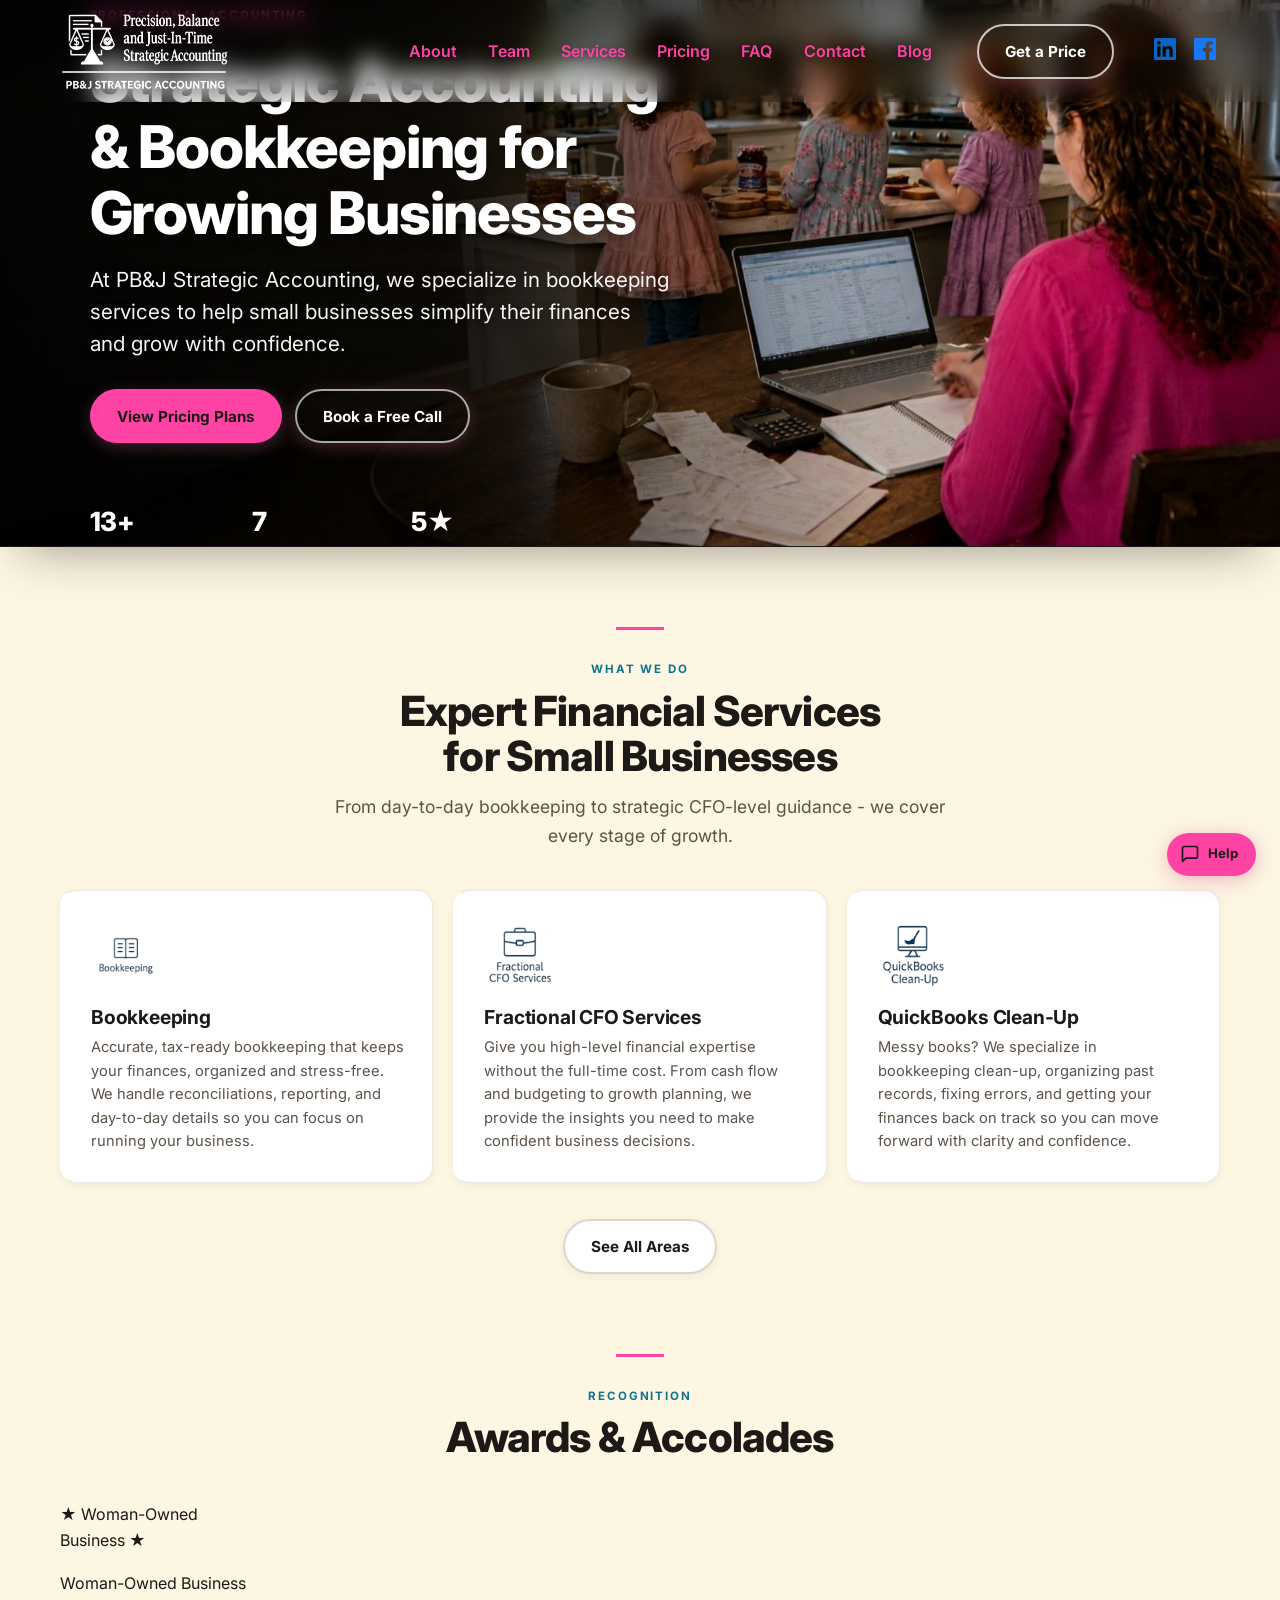
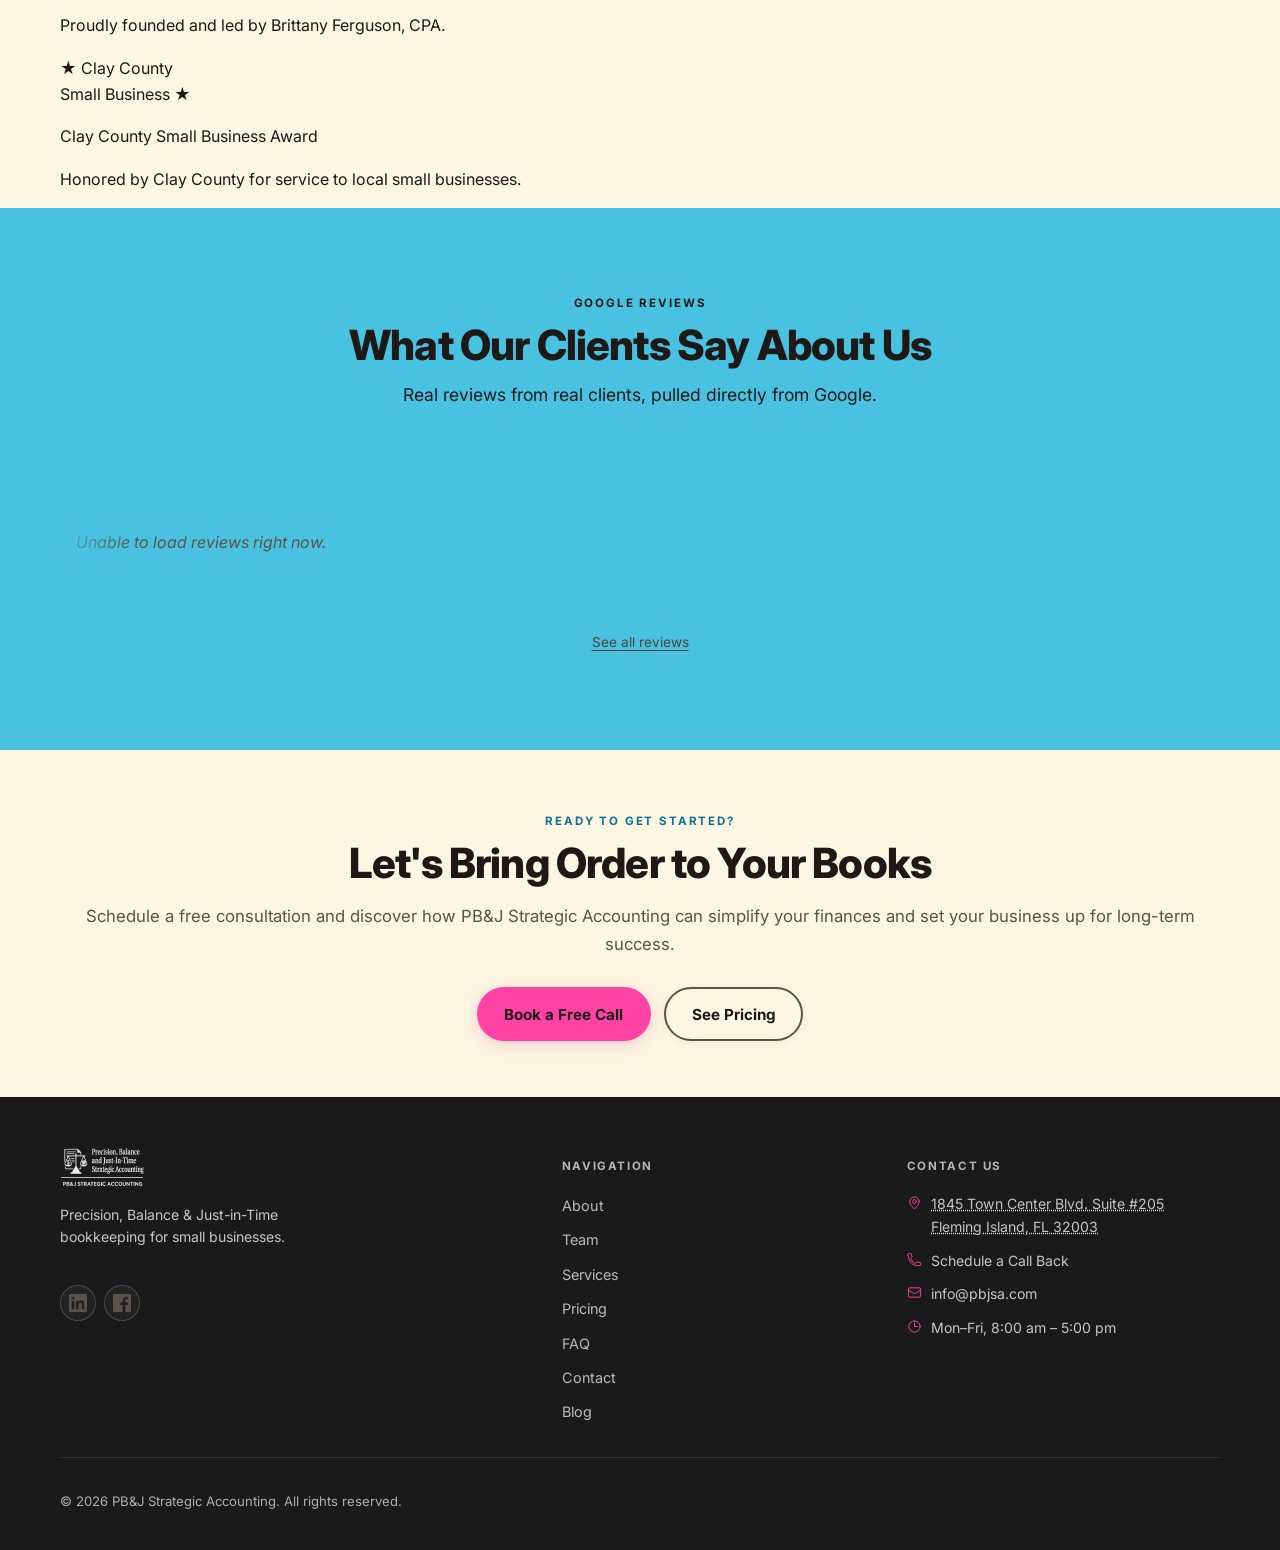
==== commit ffb5ff2d: "Add Awards & Accolades section above Google reviews" ====
--- a/index.html
+++ b/index.html
@@ -160,7 +160,7 @@
   <main id="main">
 
     <!-- ══ Full-Width Video Hero ══════════════════════════ -->
-    <section class="hero-full" aria-labelledby="hero-heading">
+    <section class="hero-full hero-full--deep" aria-labelledby="hero-heading">
       <img src="assets/img/hero/home-poster.jpg" class="hero-full-img" alt="" aria-hidden="true" loading="eager" fetchpriority="high" width="1916" height="1077">
       <video class="hero-full-img" autoplay muted loop playsinline preload="metadata" poster="assets/img/hero/home-poster.jpg" aria-label="A mom reviews her business finances while her kids make peanut butter and jelly sandwiches">
         <source src="assets/video/home-hero.mp4" type="video/mp4">
@@ -230,6 +230,37 @@
         </div>
         <div style="margin-top:2.25rem; text-align:center;">
           <a class="btn-secondary" href="/services">See All Areas</a>
+        </div>
+      </div>
+    </section>
+
+    <!-- Awards & Recognition -->
+    <section class="awards-section" aria-labelledby="awards-heading">
+      <div class="container">
+        <div class="section-header section-header--center">
+          <hr class="section-rule" aria-hidden="true" style="margin-inline:auto;">
+          <span class="eyebrow">Recognition</span>
+          <h2 id="awards-heading">Awards &amp; Accolades</h2>
+        </div>
+        <div class="awards-row" role="list">
+          <div class="award-badge" role="listitem">
+            <div class="award-seal" aria-hidden="true">
+              <span class="award-seal-star">&#9733;</span>
+              <span class="award-seal-text">Woman-Owned<br>Business</span>
+              <span class="award-seal-star">&#9733;</span>
+            </div>
+            <p class="award-name">Woman-Owned Business</p>
+            <p class="award-desc">Proudly founded and led by Brittany Ferguson, CPA.</p>
+          </div>
+          <div class="award-badge" role="listitem">
+            <div class="award-seal" aria-hidden="true">
+              <span class="award-seal-star">&#9733;</span>
+              <span class="award-seal-text">Clay County<br>Small Business</span>
+              <span class="award-seal-star">&#9733;</span>
+            </div>
+            <p class="award-name">Clay County Small Business Award</p>
+            <p class="award-desc">Honored by Clay County for service to local small businesses.</p>
+          </div>
         </div>
       </div>
     </section>
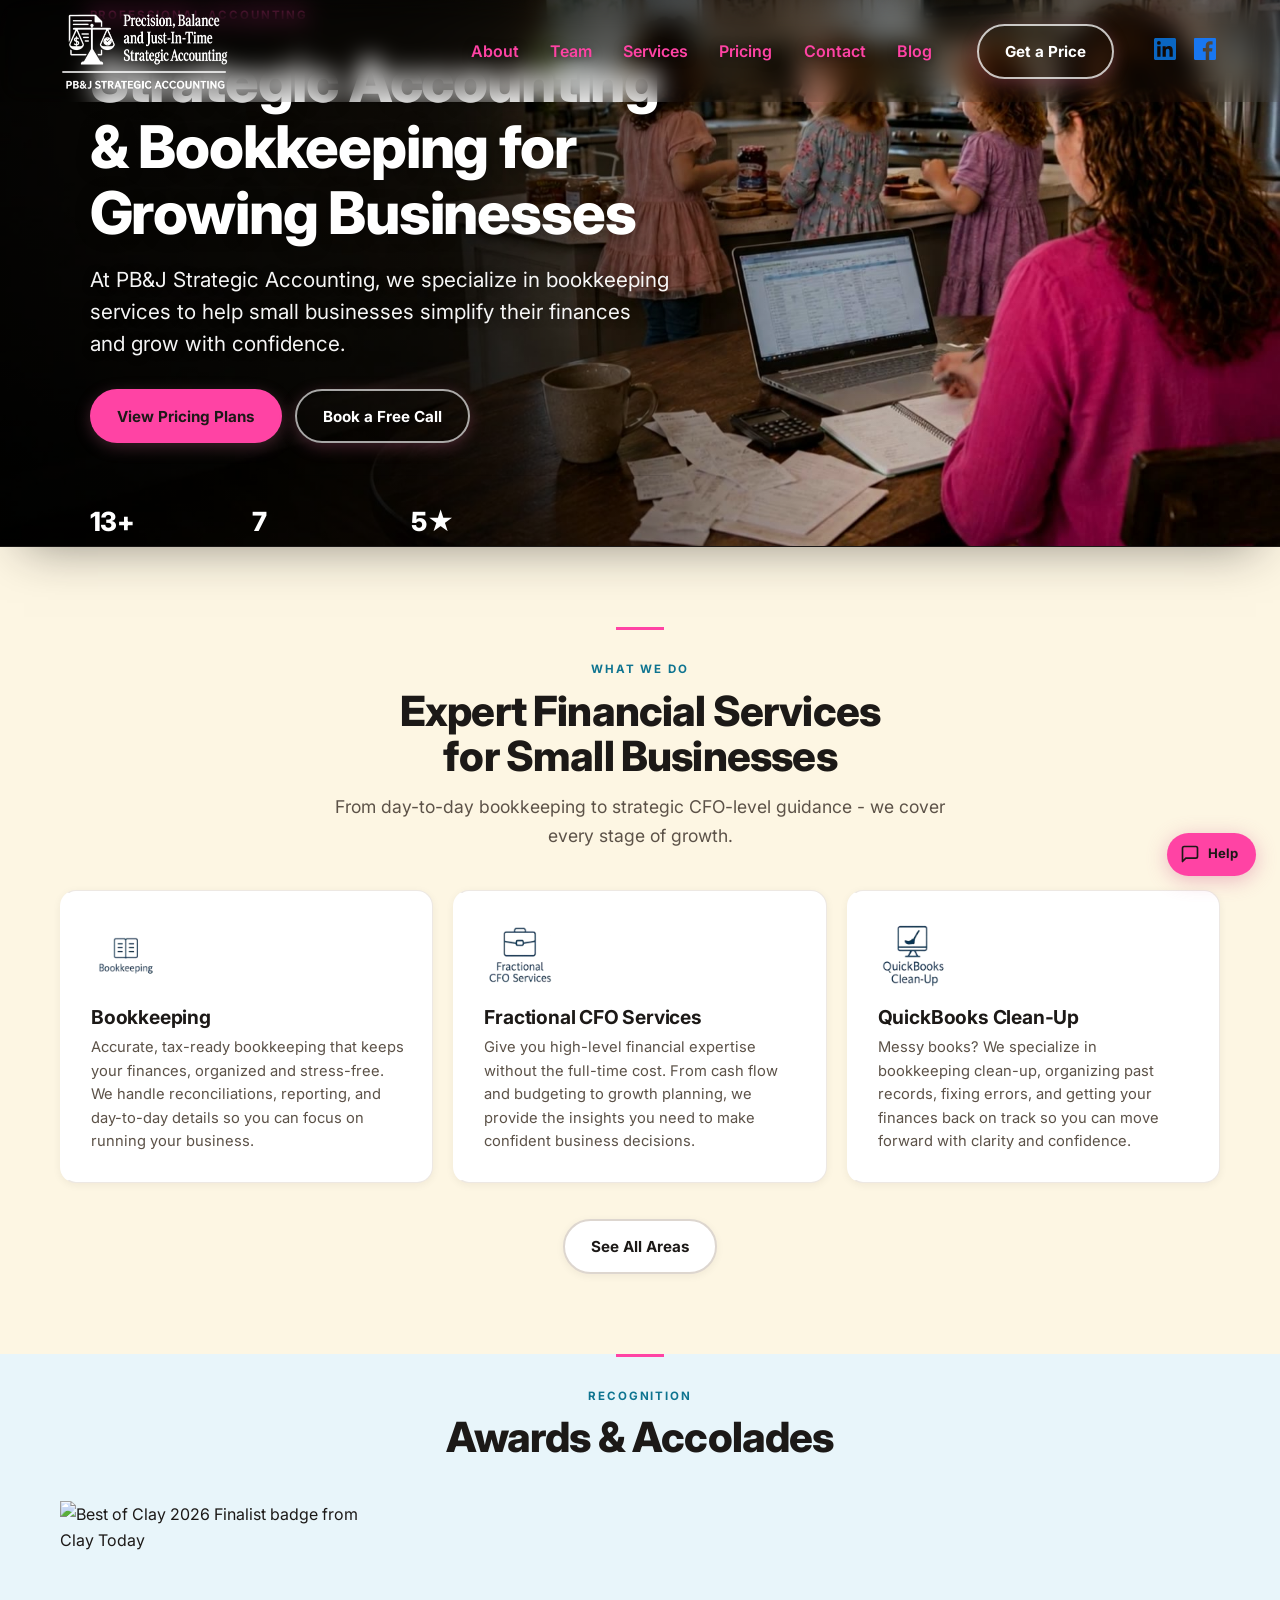
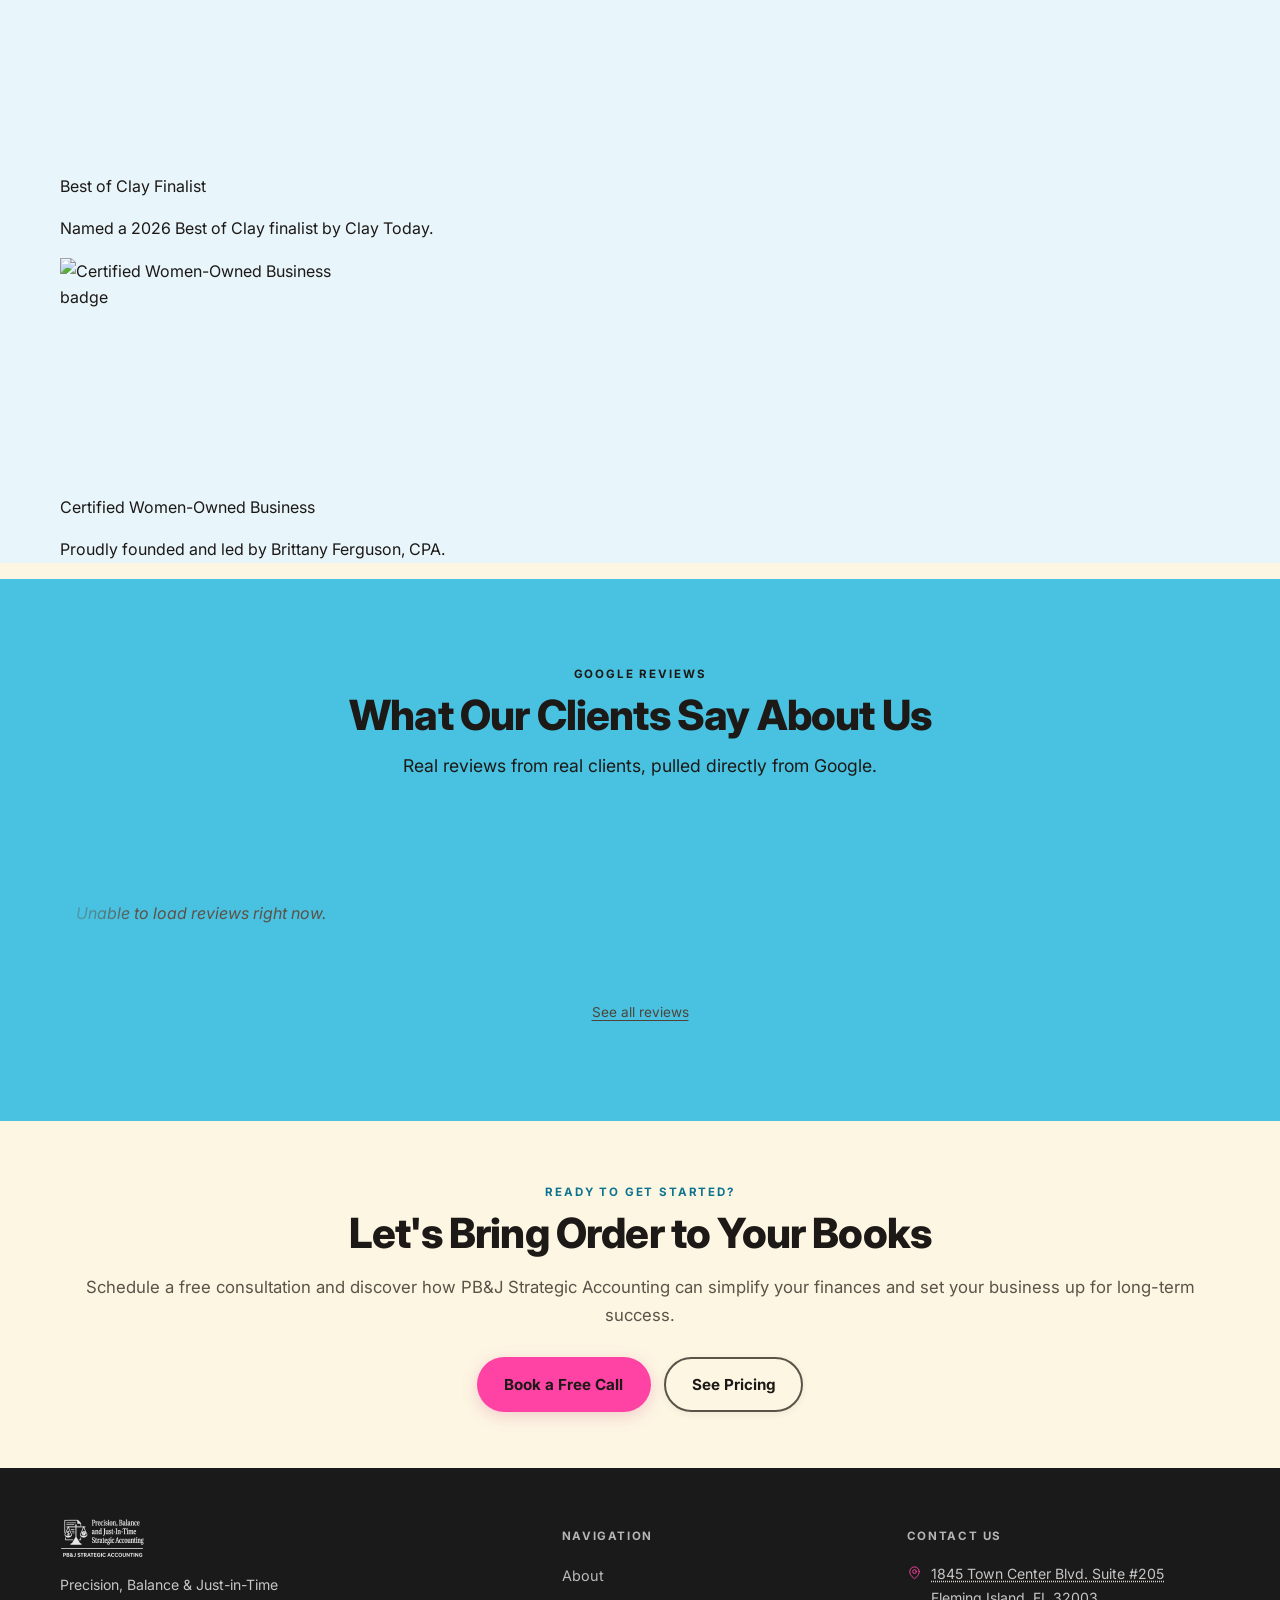
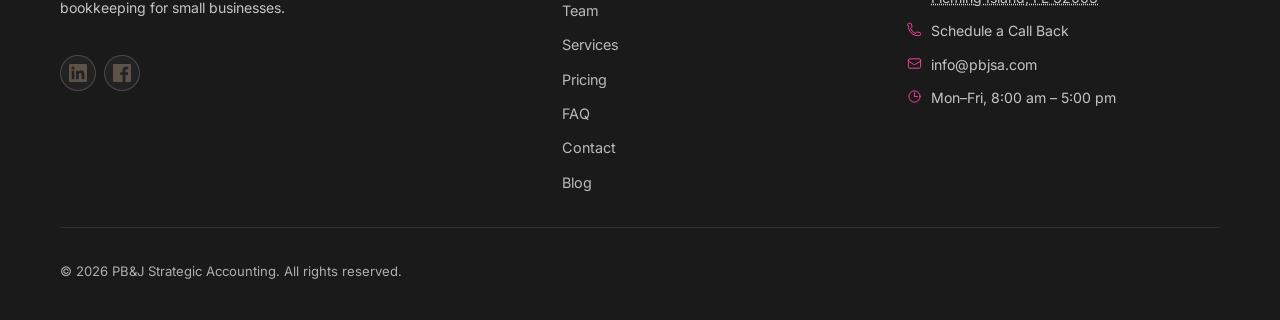
==== commit da75cddf: "Clean banners for FAQ and Blog, move FAQ link to footer-only navigation" ====
--- a/index.html
+++ b/index.html
@@ -114,7 +114,6 @@
           <li><a href="/team">Team</a></li>
           <li><a href="/services">Services</a></li>
           <li><a href="/pricing">Pricing</a></li>
-          <li><a href="/faq">FAQ</a></li>
           <li><a href="/contact">Contact</a></li>
           <li><a href="/blog/">Blog</a></li>
         </ul>
@@ -147,7 +146,6 @@
           <li><a href="/team">Team</a></li>
           <li><a href="/services">Services</a></li>
           <li><a href="/pricing">Pricing</a></li>
-          <li><a href="/faq">FAQ</a></li>
           <li><a href="/contact">Contact</a></li>
           <li><a href="/blog/">Blog</a></li>
         </ul>
@@ -235,7 +233,7 @@
     </section>
 
     <!-- Awards & Recognition -->
-    <section class="awards-section" aria-labelledby="awards-heading">
+    <section class="awards-section section--tinted" aria-labelledby="awards-heading">
       <div class="container">
         <div class="section-header section-header--center">
           <hr class="section-rule" aria-hidden="true" style="margin-inline:auto;">
@@ -244,22 +242,18 @@
         </div>
         <div class="awards-row" role="list">
           <div class="award-badge" role="listitem">
-            <div class="award-seal" aria-hidden="true">
-              <span class="award-seal-star">&#9733;</span>
-              <span class="award-seal-text">Woman-Owned<br>Business</span>
-              <span class="award-seal-star">&#9733;</span>
-            </div>
-            <p class="award-name">Woman-Owned Business</p>
+            <div class="award-card">
+              <img src="assets/img/awards/best-of-clay.png" alt="Best of Clay 2026 Finalist badge from Clay Today" loading="lazy" width="298" height="256">
+            </div>
+            <p class="award-name">Best of Clay Finalist</p>
+            <p class="award-desc">Named a 2026 Best of Clay finalist by Clay Today.</p>
+          </div>
+          <div class="award-badge" role="listitem">
+            <div class="award-card">
+              <img src="assets/img/awards/women-owned.png" alt="Certified Women-Owned Business badge" loading="lazy" width="320" height="220">
+            </div>
+            <p class="award-name">Certified Women-Owned Business</p>
             <p class="award-desc">Proudly founded and led by Brittany Ferguson, CPA.</p>
-          </div>
-          <div class="award-badge" role="listitem">
-            <div class="award-seal" aria-hidden="true">
-              <span class="award-seal-star">&#9733;</span>
-              <span class="award-seal-text">Clay County<br>Small Business</span>
-              <span class="award-seal-star">&#9733;</span>
-            </div>
-            <p class="award-name">Clay County Small Business Award</p>
-            <p class="award-desc">Honored by Clay County for service to local small businesses.</p>
           </div>
         </div>
       </div>
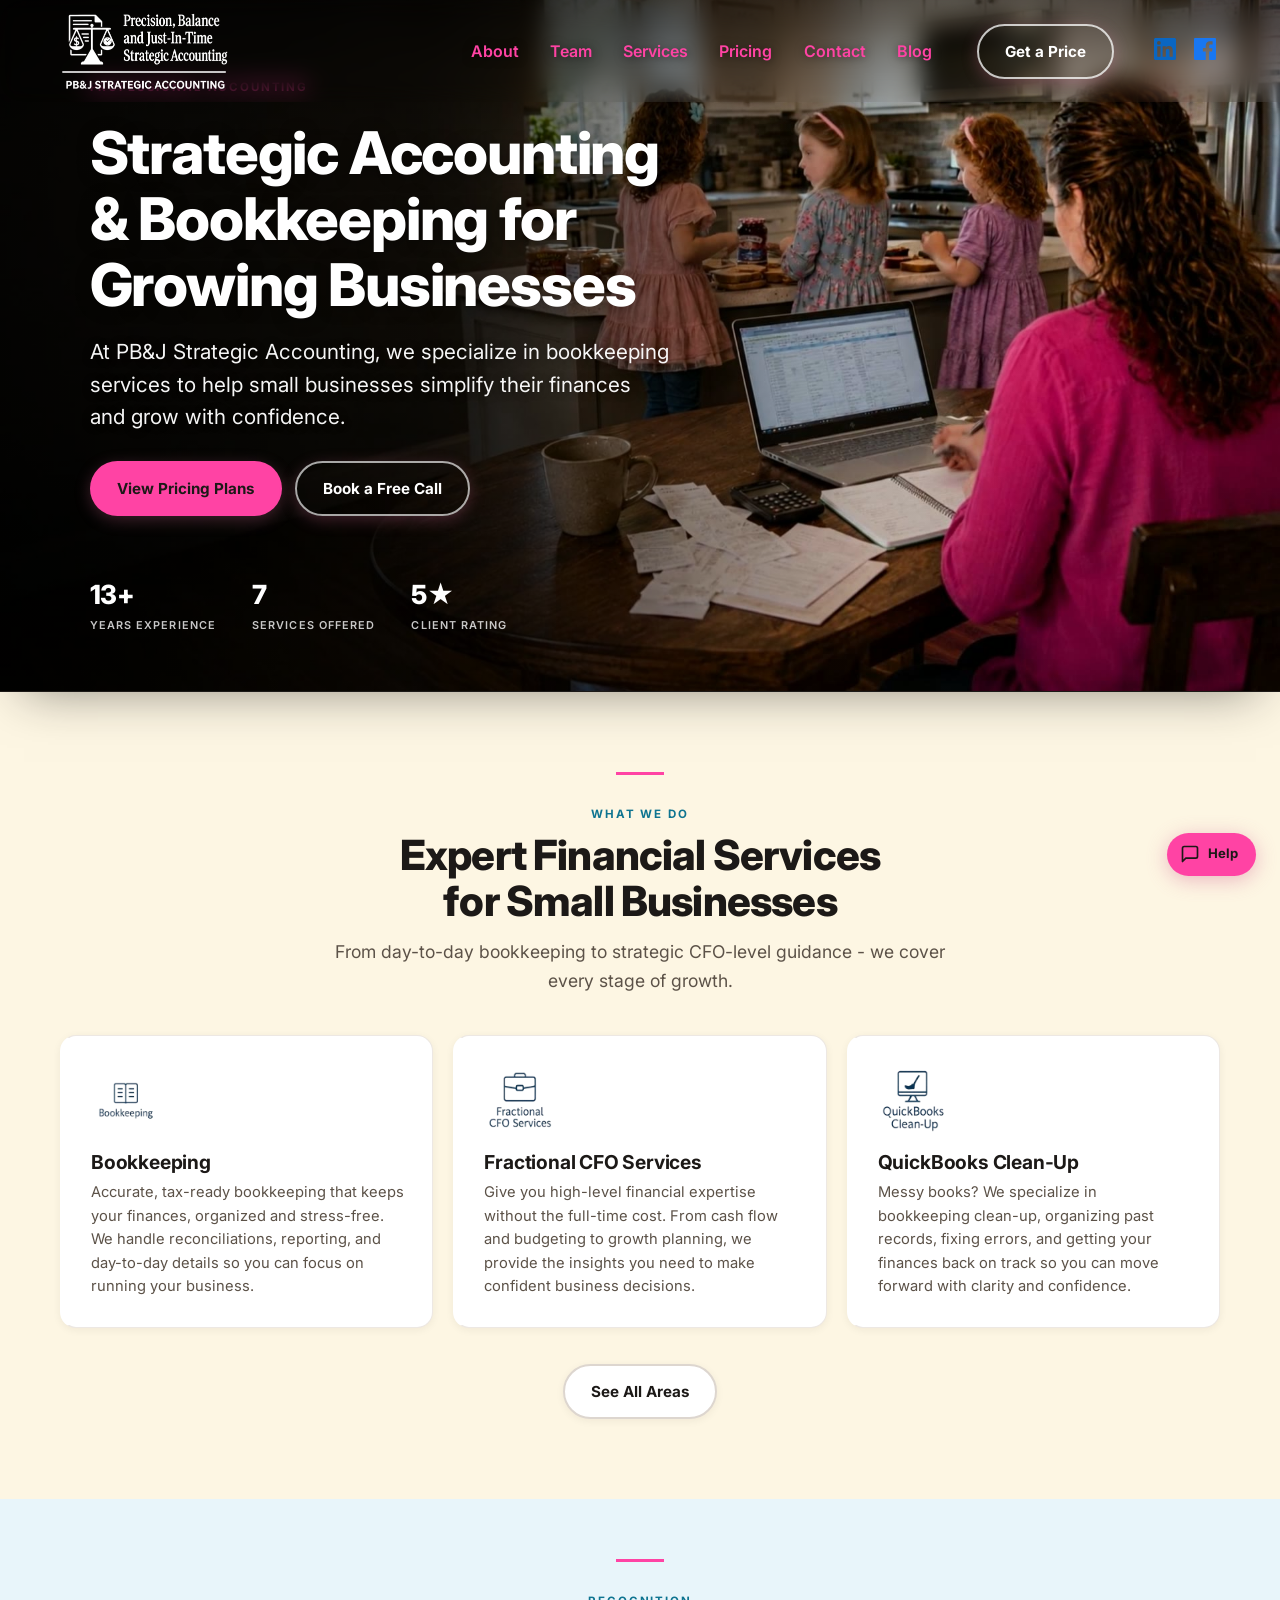
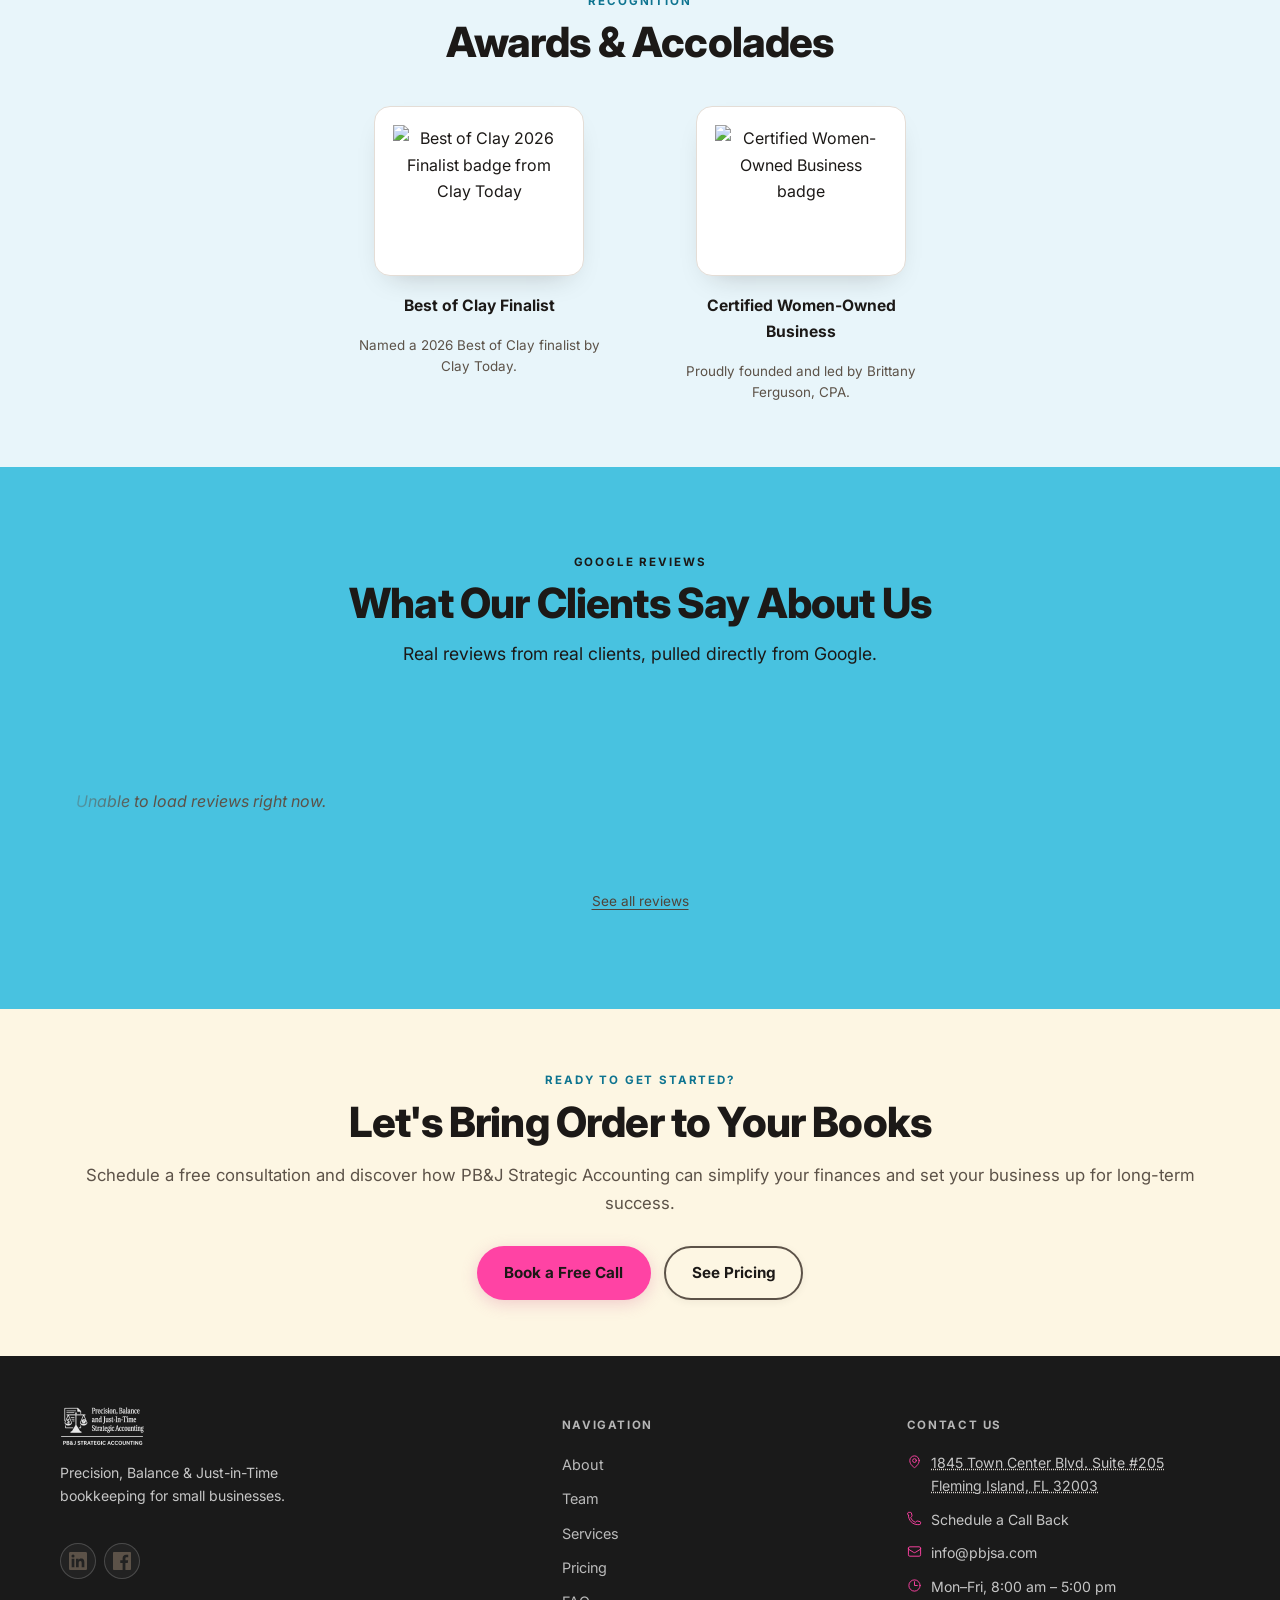
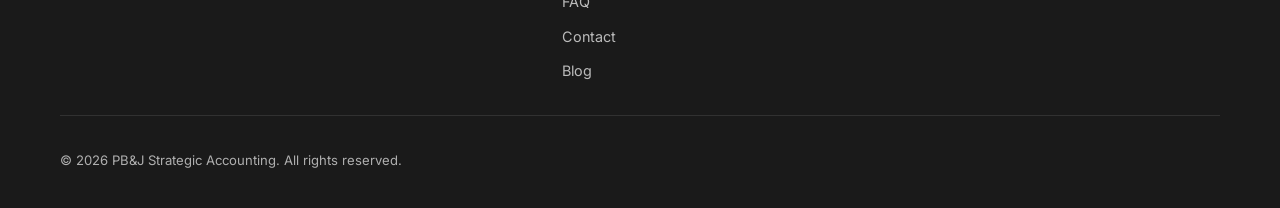
==== commit 6bd8c13a: "Homepage video: near-16:9 ratio anchored to top so faces stay visible; swap contact hero to RFP11833" ====
--- a/index.html
+++ b/index.html
@@ -158,7 +158,7 @@
   <main id="main">
 
     <!-- ══ Full-Width Video Hero ══════════════════════════ -->
-    <section class="hero-full hero-full--deep" aria-labelledby="hero-heading">
+    <section class="hero-full hero-full--deep hero-full--video" aria-labelledby="hero-heading">
       <img src="assets/img/hero/home-poster.jpg" class="hero-full-img" alt="" aria-hidden="true" loading="eager" fetchpriority="high" width="1916" height="1077">
       <video class="hero-full-img" autoplay muted loop playsinline preload="metadata" poster="assets/img/hero/home-poster.jpg" aria-label="A mom reviews her business finances while her kids make peanut butter and jelly sandwiches">
         <source src="assets/video/home-hero.mp4" type="video/mp4">
--- a/assets/css/styles.css
+++ b/assets/css/styles.css
@@ -73,7 +73,7 @@
 
 /* === hero-full variants === */
 .hero-full--short{aspect-ratio:3/1;max-height:52vh;min-height:300px}
-.hero-full--center .hero-full-gradient{background:rgba(0,0,0,.52)}
+.hero-full--center .hero-full-gradient{background:rgba(0,0,0,.62)}
 .hero-full--center .hero-full-overlay{width:100%;max-width:none;align-items:center;text-align:center;padding:clamp(1.5rem,4vw,3rem)}
 .hero-full--center .hero-full-overlay .section-rule{margin-left:auto;margin-right:auto}
 .hero-full--center .hero-full-overlay h1{font-size:clamp(1.9rem,3.6vw,2.9rem)}
@@ -122,10 +122,28 @@
 .why-card--j .why-rule{background:#0E7490}
 .why-card p{position:relative;margin:0;color:var(--text-muted);font-size:.96rem;line-height:1.62}
 /* === Video hero === */
+.hero-full--video{aspect-ratio:1.85/1;max-height:90vh}
+.hero-full--video .hero-full-img{object-position:center 18%}
+@media (max-width:700px){.hero-full--video{aspect-ratio:4/5}.hero-full--video .hero-full-img{object-position:center 12%}}
 .hero-full video.hero-full-img{object-position:center}
 .hero-full .btn-ghost{background:transparent;color:#fff;border-color:rgba(255,255,255,.65)}
 .hero-full .btn-ghost:hover{background:rgba(255,255,255,.12);border-color:#fff;color:#fff}
 .hero-full-overlay .hero-stats{margin-top:2rem}
 .hero-full-overlay .hero-stat-val{color:#fff}
 .hero-full-overlay .hero-stat-lbl{color:rgba(255,255,255,.78)}
-@media (prefers-reduced-motion:reduce){.hero-full video{display:none}}+@media (prefers-reduced-motion:reduce){.hero-full video{display:none}}
+/* === Awards & accolades === */
+.awards-section{padding:3.75rem 0 4rem}
+.awards-row{display:flex;justify-content:center;align-items:flex-start;gap:clamp(2rem,6vw,4.5rem);flex-wrap:wrap;margin-top:2.25rem}
+.award-badge{display:flex;flex-direction:column;align-items:center;gap:1.05rem;max-width:250px;text-align:center}
+.award-seal{width:152px;height:152px;border-radius:50%;border:2px solid var(--gold);position:relative;display:flex;flex-direction:column;align-items:center;justify-content:center;gap:.3rem;background:var(--surface);box-shadow:0 12px 28px -16px rgba(184,136,42,.45);transition:transform .25s ease,box-shadow .25s ease}
+.award-badge:hover .award-seal{transform:translateY(-4px);box-shadow:0 18px 36px -16px rgba(184,136,42,.6)}
+.award-seal::before{content:"";position:absolute;inset:7px;border-radius:50%;border:1px solid var(--gold);opacity:.65}
+.award-seal-text{font-size:.64rem;font-weight:700;letter-spacing:.15em;text-transform:uppercase;color:var(--gold);line-height:1.6;padding:0 1rem}
+.award-seal-star{color:var(--gold);font-size:.7rem;line-height:1}
+.award-seal img{width:100%;height:100%;object-fit:contain;border-radius:50%;padding:10px}
+.award-name{font-weight:700;font-size:.98rem;color:var(--text);margin:0}
+.award-desc{font-size:.84rem;color:var(--text-muted);margin:0;line-height:1.55}
+.award-card{height:170px;width:210px;background:#fff;border:1px solid var(--surface-3);border-radius:16px;display:flex;align-items:center;justify-content:center;padding:1.15rem;box-shadow:0 12px 28px -16px rgba(28,25,23,.28);transition:transform .25s ease,box-shadow .25s ease}
+.award-badge:hover .award-card{transform:translateY(-4px);box-shadow:0 18px 38px -18px rgba(28,25,23,.4)}
+.award-card img{max-width:100%;max-height:100%;object-fit:contain;display:block}
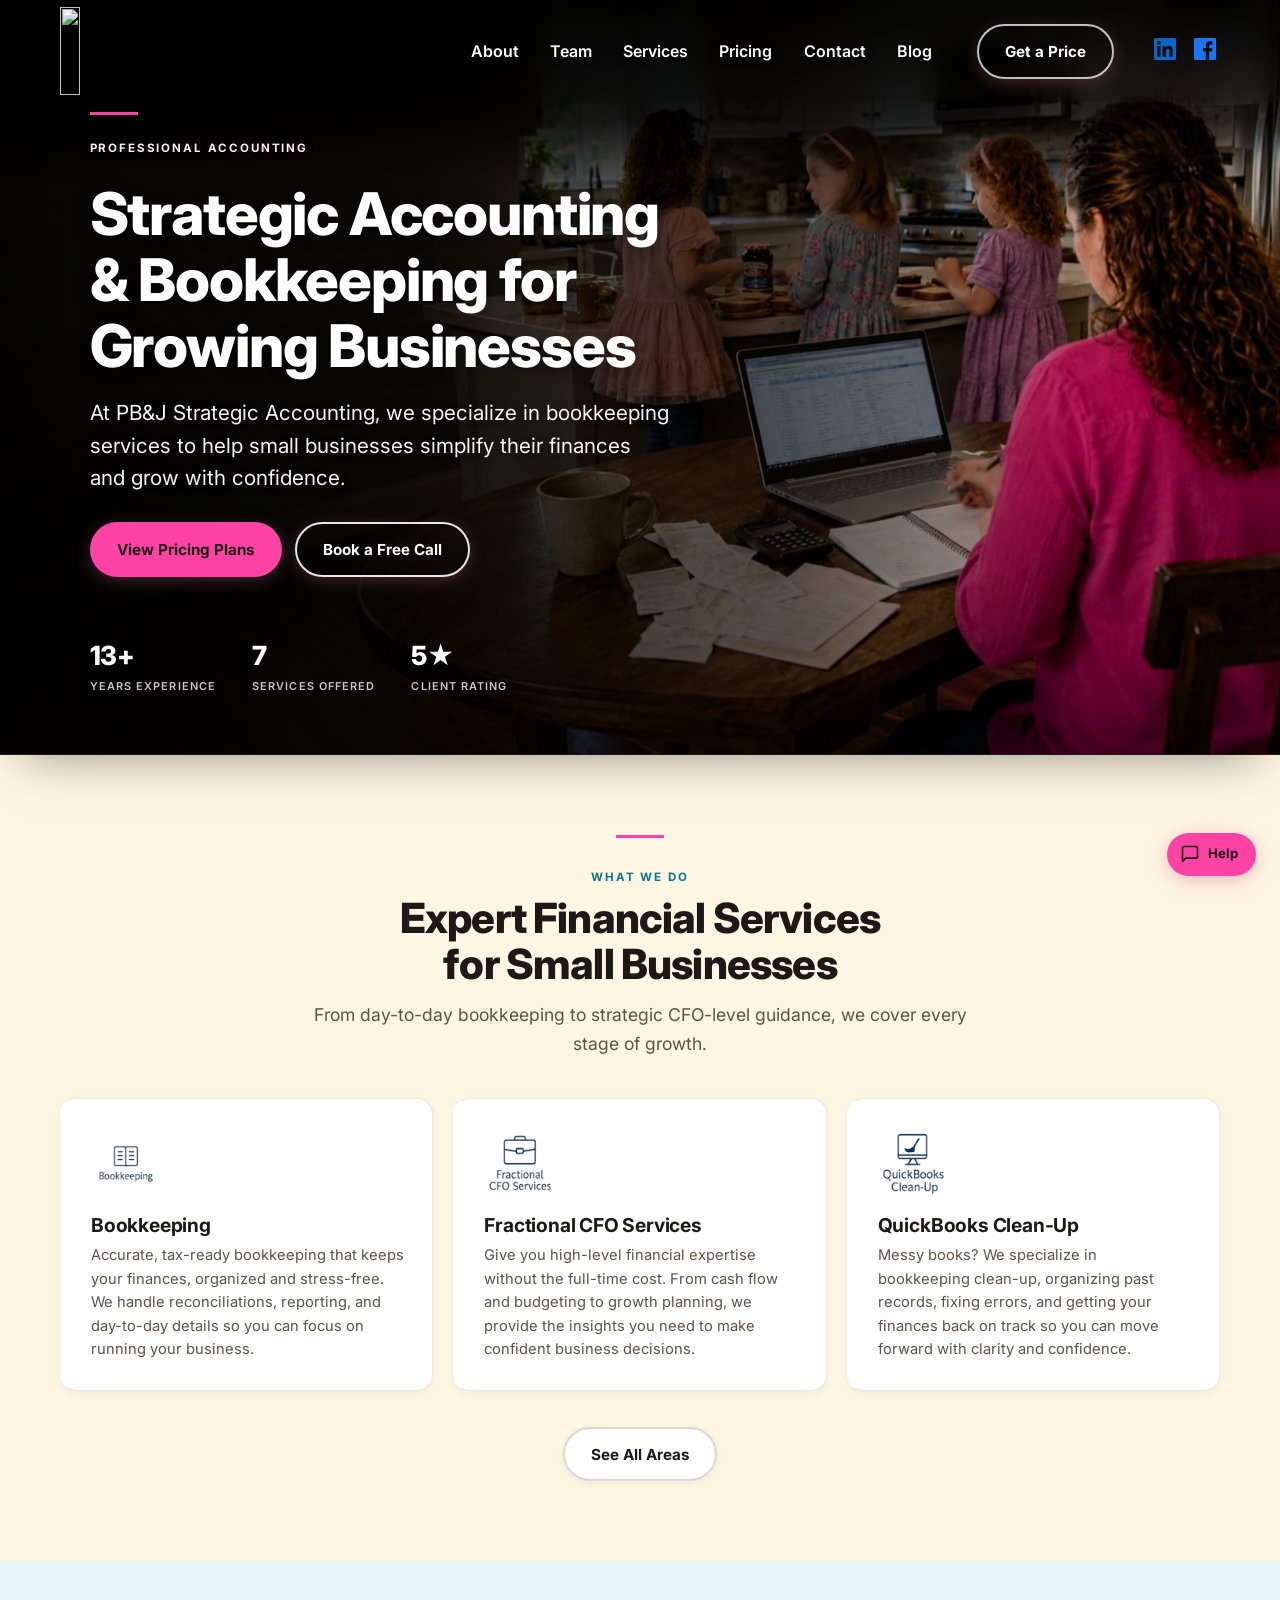
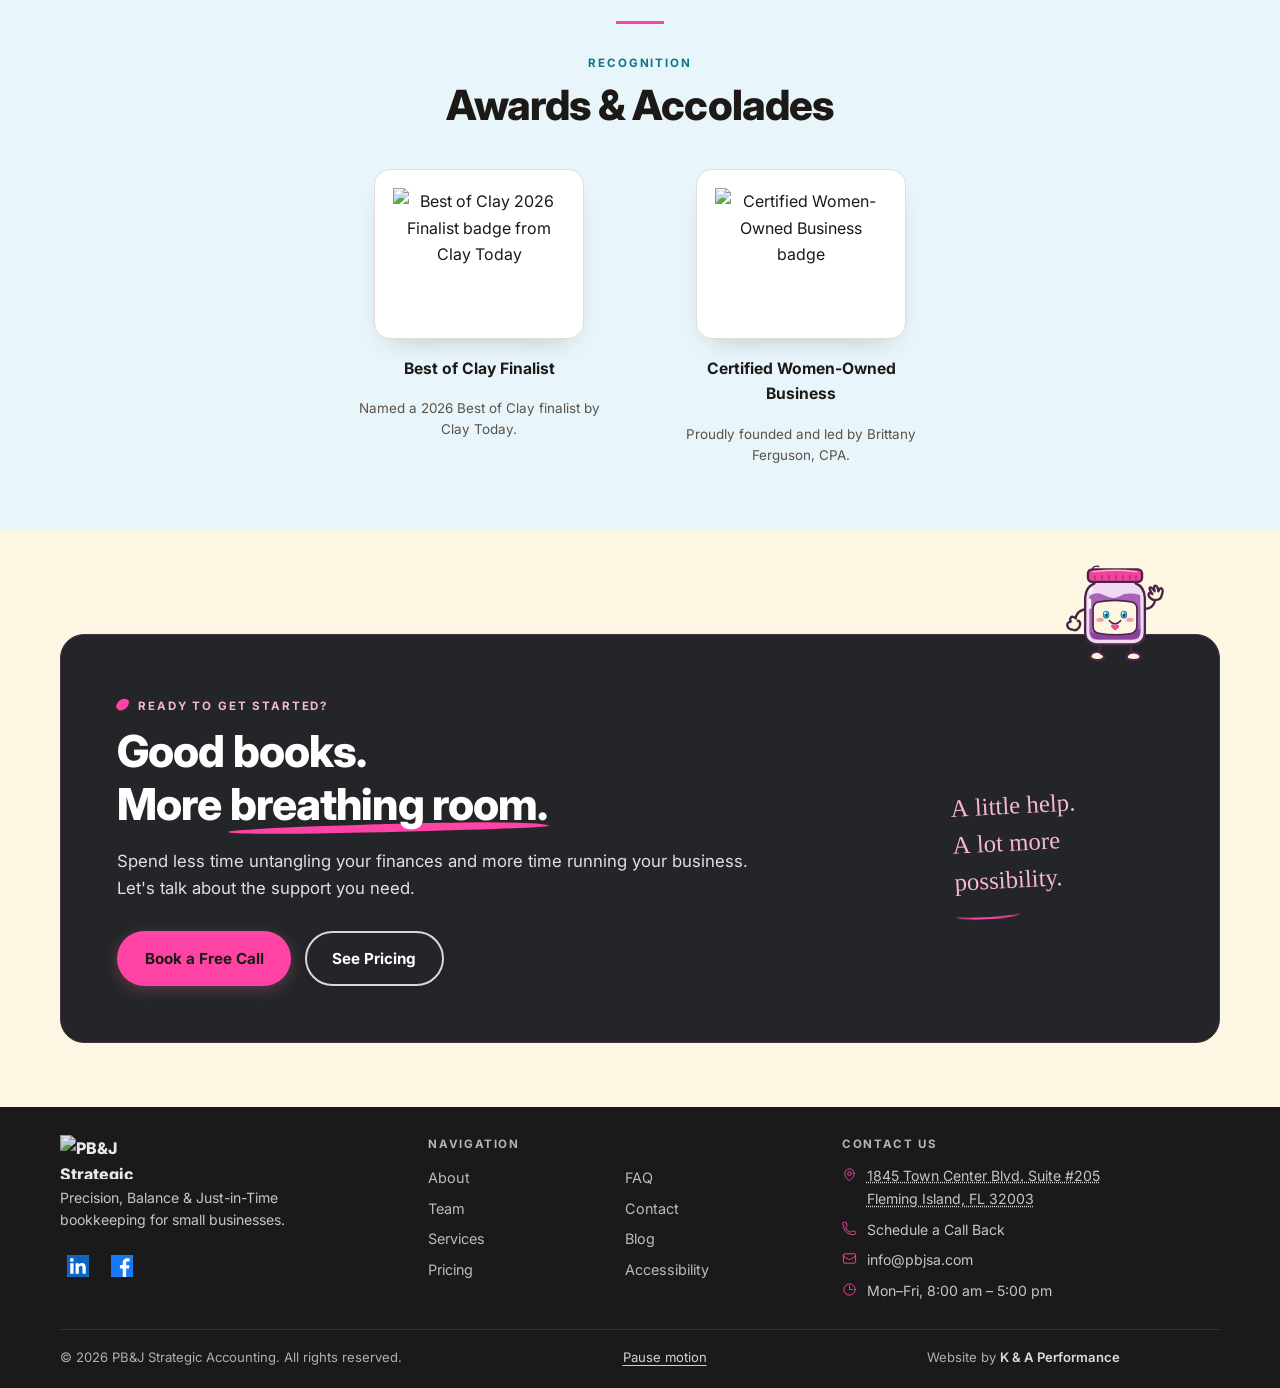
==== commit e609b72e: "Add playful PBJ details and strawberry story illustrations" ====
--- a/index.html
+++ b/index.html
@@ -6,7 +6,7 @@
   <script>window.dataLayer=window.dataLayer||[];function gtag(){dataLayer.push(arguments);}gtag('js',new Date());gtag('config','G-K6S8TPPMMZ');</script>
   <meta name="viewport" content="width=device-width, initial-scale=1">
   <title>Clay County Bookkeeping &amp; Accounting | PB&amp;J SA</title>
-  <meta name="description" content="PB&amp;J Strategic Accounting specializes in bookkeeping and accounting for Clay County &amp; surrounding area small businesses - helping you simplify finances and grow with confidence.">
+  <meta name="description" content="PB&amp;J Strategic Accounting specializes in bookkeeping and accounting for Clay County &amp; surrounding area small businesses, helping you simplify finances and grow with confidence.">
   <link rel="icon" type="image/webp" href="assets/img/pbj-favicon.webp">
   <link rel="dns-prefetch" href="https://fonts.googleapis.com">
   <link rel="preconnect" href="https://fonts.googleapis.com">
@@ -14,18 +14,36 @@
   <link rel="stylesheet" href="https://fonts.googleapis.com/css2?family=Inter:wght@400;600;700&display=swap" media="print" onload="this.media='all'">
   <noscript><link rel="stylesheet" href="https://fonts.googleapis.com/css2?family=Inter:wght@400;600;700&display=swap"></noscript>
   <link rel="stylesheet" href="assets/css/styles.css">
-  <link rel="preload" href="assets/img/pbj-logo-full.webp" as="image" type="image/webp">
+  <link rel="stylesheet" href="/assets/css/pbj-buttons.css">
+  <link rel="stylesheet" href="/assets/css/pbj-footer.css">
+  <link rel="stylesheet" href="assets/css/pbj-details.css">
+  <!-- Without JS nothing ever adds .is-scrolled, so the transparent hero header
+       would keep its white nav over light page content. Force the solid state. -->
+  <noscript>
+    <style>
+      body.has-hero-overlay .site-header{background:rgba(250,248,244,.95);box-shadow:0 2px 14px rgba(28,25,23,.08)}
+      body.has-hero-overlay .site-header:not(.is-scrolled) .nav-list a{color:var(--text-muted);text-shadow:none}
+      body.has-hero-overlay .site-header:not(.is-scrolled) .nav-list a:hover{color:#0d6b85;background:var(--surface-2);text-shadow:none}
+      body.has-hero-overlay .site-header:not(.is-scrolled) .nav-list a[aria-current="page"]{color:var(--pink-deep);background:var(--pink-light);box-shadow:inset 0 -2px 0 var(--pink-deep)}
+      body.has-hero-overlay .site-header:not(.is-scrolled) .nav-cta{color:#1c1917;background:var(--pink);border-color:transparent}
+      body.has-hero-overlay .site-header:not(.is-scrolled) .hamburger span{background-color:var(--text)}
+      body.has-hero-overlay .site-header:not(.is-scrolled) .brand .site-logo:not(.site-logo--white){display:block}
+      body.has-hero-overlay .site-header:not(.is-scrolled) .brand .site-logo--white{display:none}
+    </style>
+  </noscript>
+  <link rel="preload" href="assets/img/pbj-logo-full.svg" as="image" type="image/svg+xml">
+  <link rel="preload" href="assets/img/pbj-logo-full-white.svg" as="image" type="image/svg+xml">
   <link rel="preload" href="assets/img/hero/home-poster.jpg" as="image">
   <link rel="canonical" href="https://pbjsa.com/">
   <meta property="og:type" content="website">
   <meta property="og:url" content="https://pbjsa.com/">
   <meta property="og:title" content="Clay County Bookkeeping & Accounting Services | PB&J Strategic Accounting">
-  <meta property="og:description" content="PB&J Strategic Accounting specializes in bookkeeping and accounting for Clay County & surrounding area small businesses - helping you simplify finances and grow with confidence.">
+  <meta property="og:description" content="PB&J Strategic Accounting specializes in bookkeeping and accounting for Clay County & surrounding area small businesses, helping you simplify finances and grow with confidence.">
   <meta property="og:image" content="https://pbjsa.com/assets/img/og-image.jpg">
   <meta property="og:site_name" content="PB&J Strategic Accounting">
   <meta name="twitter:card" content="summary_large_image">
   <meta name="twitter:title" content="Clay County Bookkeeping & Accounting Services | PB&J Strategic Accounting">
-  <meta name="twitter:description" content="PB&J Strategic Accounting specializes in bookkeeping and accounting for Clay County & surrounding area small businesses - helping you simplify finances and grow with confidence.">
+  <meta name="twitter:description" content="PB&J Strategic Accounting specializes in bookkeeping and accounting for Clay County & surrounding area small businesses, helping you simplify finances and grow with confidence.">
   <meta name="twitter:image" content="https://pbjsa.com/assets/img/og-image.jpg">
   <meta property="og:locale" content="en_US">
   <script type="application/ld+json">
@@ -96,17 +114,12 @@
 
   <a class="skip-link" href="#main">Skip to main content</a>
 
-  <!-- ── Splash Screen ────────────────────────────────────── -->
-  <div id="splash" aria-hidden="true">
-    <img src="assets/img/pbj-logo-full.webp" alt="PB&amp;J Strategic Accounting" class="splash-logo">
-    <p class="splash-tagline">Precision &middot; Balance &middot; Just-in-Time</p>
-  </div>
-
   <!-- ── Header ──────────────────────────────────────────── -->
   <header class="site-header">
     <div class="container header-inner">
       <a class="brand" href="/" aria-label="PB&amp;J Strategic Accounting - Home">
-        <img src="assets/img/pbj-logo-full.webp" alt="PB&amp;J Strategic Accounting" class="site-logo" width="335" height="176">
+        <img src="assets/img/pbj-logo-full.svg" alt="PB&amp;J Strategic Accounting" class="site-logo" width="555" height="263">
+        <img src="assets/img/pbj-logo-full-white.svg" alt="" aria-hidden="true" class="site-logo site-logo--white" width="555" height="263">
       </a>
       <nav class="primary-nav" aria-label="Primary navigation">
         <ul class="nav-list">
@@ -132,7 +145,7 @@
     <div class="mobile-nav-panel">
       <div class="mobile-nav-header">
         <span class="brand" style="pointer-events:none;">
-          <img src="assets/img/pbj-logo-full.webp" alt="" class="site-logo" width="335" height="176" aria-hidden="true" loading="lazy">
+          <img src="assets/img/pbj-logo-full.svg" alt="" class="site-logo" width="555" height="263" aria-hidden="true" loading="lazy">
         </span>
         <button class="mobile-nav-close" id="mobile-nav-close" aria-label="Close navigation menu">
           <svg xmlns="http://www.w3.org/2000/svg" viewBox="0 0 20 20" fill="currentColor" aria-hidden="true" width="18" height="18">
@@ -155,12 +168,12 @@
   </div>
 
   <!-- ── Main ────────────────────────────────────────────── -->
-  <main id="main">
+  <main id="main" tabindex="-1">
 
     <!-- ══ Full-Width Video Hero ══════════════════════════ -->
     <section class="hero-full hero-full--deep hero-full--video" aria-labelledby="hero-heading">
       <img src="assets/img/hero/home-poster.jpg" class="hero-full-img" alt="" aria-hidden="true" loading="eager" fetchpriority="high" width="1916" height="1077">
-      <video class="hero-full-img" autoplay muted loop playsinline preload="metadata" poster="assets/img/hero/home-poster.jpg" aria-label="A mom reviews her business finances while her kids make peanut butter and jelly sandwiches">
+      <video class="hero-full-img" autoplay muted playsinline preload="metadata" poster="assets/img/hero/home-poster.jpg" aria-label="A mom reviews her business finances while her kids make peanut butter and jelly sandwiches">
         <source src="assets/video/home-hero.mp4" type="video/mp4">
       </video>
       <div class="hero-full-gradient" aria-hidden="true"></div>
@@ -173,7 +186,7 @@
           <a class="btn" href="/pricing">View Pricing Plans</a>
           <a class="btn btn-ghost" href="/contact">Book a Free Call</a>
         </div>
-        <div class="hero-stats" aria-label="Quick facts">
+        <div class="hero-stats" role="group" aria-label="Quick facts">
           <div>
             <span class="hero-stat-val">13+</span>
             <span class="hero-stat-lbl">Years Experience</span>
@@ -197,7 +210,7 @@
           <hr class="section-rule" aria-hidden="true" style="margin-inline:auto;">
           <span class="eyebrow">What We Do</span>
           <h2 id="services-heading">Expert Financial Services<br>for Small Businesses</h2>
-          <p class="lead">From day-to-day bookkeeping to strategic CFO-level guidance - we cover every stage of growth.</p>
+          <p class="lead">From day-to-day bookkeeping to strategic CFO-level guidance, we cover every stage of growth.</p>
         </div>
         <div class="services-grid">
 
@@ -243,14 +256,14 @@
         <div class="awards-row" role="list">
           <div class="award-badge" role="listitem">
             <div class="award-card">
-              <img src="assets/img/awards/best-of-clay.png" alt="Best of Clay 2026 Finalist badge from Clay Today" loading="lazy" width="298" height="256">
+              <img src="assets/img/awards/best-of-clay.png" alt="Best of Clay 2026 Finalist badge from Clay Today" loading="eager" width="298" height="256">
             </div>
             <p class="award-name">Best of Clay Finalist</p>
             <p class="award-desc">Named a 2026 Best of Clay finalist by Clay Today.</p>
           </div>
           <div class="award-badge" role="listitem">
             <div class="award-card">
-              <img src="assets/img/awards/women-owned.png" alt="Certified Women-Owned Business badge" loading="lazy" width="320" height="220">
+              <img src="assets/img/awards/women-owned.png" alt="Certified Women-Owned Business badge" loading="eager" width="320" height="220">
             </div>
             <p class="award-name">Certified Women-Owned Business</p>
             <p class="award-desc">Proudly founded and led by Brittany Ferguson, CPA.</p>
@@ -269,15 +282,14 @@
         </div>
 
         <div class="google-rating-summary" id="google-rating-summary" aria-live="polite"></div>
-
         <div class="reviews-ticker-wrap">
-          <div class="reviews-ticker" id="reviews-ticker" aria-hidden="true">
+          <div class="reviews-ticker" id="reviews-ticker">
             <p class="reviews-loading">Loading reviews…</p>
           </div>
         </div>
 
         <p class="reviews-google-link">
-          <a href="#" id="see-all-reviews-link">See all reviews</a>
+          <a href="https://maps.google.com/?cid=16820855285451641250" id="see-all-reviews-link">See all reviews</a>
         </p>
       </div>
     </section>
@@ -311,14 +323,48 @@
     </div>
 
     <!-- ══ CTA Strip ════════════════════════════════════════ -->
-    <section class="cta-strip" aria-labelledby="cta-heading">
+    <section class="cta-strip pbj-signoff" aria-labelledby="cta-heading">
       <div class="container">
-        <span class="eyebrow" style="color:#0E7490;">Ready to Get Started?</span>
-        <h2 id="cta-heading">Let's Bring Order to Your Books</h2>
-        <p>Schedule a free consultation and discover how PB&amp;J Strategic Accounting can simplify your finances and set your business up for long-term success.</p>
-        <div class="btn-row" style="justify-content:center;">
+        <div class="pbj-signoff-panel">
+          <span class="pbj-cameo" aria-hidden="true" data-pbj-motion="wave" ><svg xmlns="http://www.w3.org/2000/svg" viewBox="0 0 240 250" aria-hidden="true" focusable="false" width="240" height="250"><g stroke="#482447" stroke-width="5" stroke-linecap="round" stroke-linejoin="round">
+    <g id="home-legs" fill="none">
+      <g id="home-leg-left"><path d="M91 188 Q83 207 88 219"/><path d="M89 214 C81 208 67 214 67 222 C67 230 91 233 96 225 Q100 220 89 214Z" fill="#fff5dc"/></g>
+      <g id="home-leg-right"><path d="M149 188 Q159 205 151 219"/><path d="M151 215 C162 209 176 216 175 224 C172 232 149 231 145 225 Q143 220 151 215Z" fill="#fff5dc"/></g>
+    </g>
+    <g id="home-arm-left"><path d="M63 120 Q36 121 35 145" fill="none"/><path d="M36 140 C25 132 22 141 25 147 C13 149 17 163 28 164 C41 170 49 153 43 146 L40 145" fill="#fff5dc"/></g>
+    <g id="home-arm-right" data-pbj-arm><path d="M177 119 Q203 124 207 96" fill="none"/><path d="M205 101 C193 99 188 87 195 85 L200 88 C188 72 197 69 205 82 C200 65 211 67 213 82 C217 70 226 76 220 91 Q219 101 205 101Z" fill="#fff5dc"/></g>
+    <g id="home-jar-body">
+      <path d="M76 54 L164 54 L164 65 Q183 72 184 96 L184 169 Q184 195 158 196 L82 196 Q56 195 56 169 L56 96 Q57 73 76 65Z" fill="#eed9f1"/>
+      <path d="M65 92 Q80 81 98 91 T131 92 T174 90 L175 168 Q175 185 158 186 L82 186 Q65 185 65 168Z" fill="#a863b6" stroke="none"/>
+      <path d="M67 169 Q102 182 174 162 L174 170 Q174 185 157 185 L82 185 Q68 184 67 169" fill="#8a429c" stroke="none"/>
+      <path d="M66 101 L66 117 M67 82 L70 77" stroke="#fff9ff" stroke-width="6" fill="none"/>
+      <path d="M84 105 Q120 98 156 105 Q167 108 167 119 L167 157 Q166 171 152 173 Q119 178 85 172 Q73 170 73 157 L73 120 Q73 108 84 105Z" fill="#fff6df" stroke-width="3.5"/>
+      <g id="home-face">
+        <g id="home-eyes" fill="#482447" stroke="none"><ellipse cx="101" cy="132" rx="7" ry="8.5" fill="#17708b"/><ellipse cx="139" cy="132" rx="7" ry="8.5" fill="#17708b"/><ellipse cx="101" cy="131.5" rx="5.4" ry="6.8" fill="#48c2e0"/><ellipse cx="139" cy="131.5" rx="5.4" ry="6.8" fill="#48c2e0"/><ellipse cx="101.5" cy="133" rx="2.7" ry="4" fill="#18394f"/><ellipse cx="139.5" cy="133" rx="2.7" ry="4" fill="#18394f"/><circle cx="99" cy="129" r="2.1" fill="#fff"/><circle cx="137" cy="129" r="2.1" fill="#fff"/></g>
+        <g fill="#f29fb3" stroke="none"><ellipse cx="88" cy="143" rx="8" ry="4.5"/><ellipse cx="152" cy="143" rx="8" ry="4.5"/></g>
+        <path d="M108 145 Q120 159 132 145" fill="none" stroke-width="3.5"/>
+        <path d="M115 162 Q109 156 113 154 Q117 152 120 156 Q124 151 128 155 Q132 160 120 166Z" fill="#f1439d" stroke="none"/>
+      </g>
+      <path d="M80 62 H160" fill="none" stroke="#c58ecd" stroke-width="3"/>
+    </g>
+    <g id="home-lid">
+      <rect x="62" y="35" width="116" height="27" rx="9" fill="#f1439d"/>
+      <path d="M73 40 Q120 34 166 40" stroke="#ffb4d8" stroke-width="3" fill="none"/>
+      <path d="M77 49 V56 M92 48 V56 M107 48 V56 M122 48 V56 M137 48 V56 M152 48 V56 M165 49 V56" stroke="#a62c73" stroke-width="3"/>
+      <path d="M72 33 Q75 26 85 29" stroke="#482447" stroke-width="3" fill="none"/>
+    </g>
+  </g>
+</svg></span>
+          <div class="pbj-signoff-copy">
+        <span class="eyebrow"><span class="pbj-dollop" aria-hidden="true"></span>Ready to Get Started?</span>
+        <h2 id="cta-heading">Good books.<br>More <span class="pbj-underline">breathing room.</span></h2>
+        <p>Spend less time untangling your finances and more time running your business. Let's talk about the support you need.</p>
+        <div class="btn-row">
           <a class="btn" href="/contact">Book a Free Call</a>
           <a class="btn-secondary" href="/pricing">See Pricing</a>
+        </div>
+          </div>
+          <p class="pbj-note">A little help.<br>A lot more possibility.</p>
         </div>
       </div>
     </section>
@@ -331,30 +377,34 @@
       <div class="footer-grid">
         <div>
           <a class="footer-brand" href="/" aria-label="PB&amp;J Strategic Accounting - Home">
-            <img src="assets/img/pbj-logo-full.webp" alt="PB&amp;J Strategic Accounting" class="site-logo" width="335" height="176">
+            <img src="assets/img/pbj-logo-full-white.svg" alt="PB&amp;J Strategic Accounting" class="site-logo" width="555" height="263">
           </a>
           <p class="footer-tagline">Precision, Balance &amp; Just-in-Time bookkeeping for small businesses.</p>
           <ul class="social-links social-links--footer" aria-label="Social media"><li><a href="https://www.linkedin.com/company/precision-balance-and-just-in-time-strategic-accounting/" target="_blank" rel="noopener" aria-label="PB&amp;J on LinkedIn"><svg class="social-ico" xmlns="http://www.w3.org/2000/svg" viewBox="0 0 24 24" fill="currentColor" aria-hidden="true" width="18" height="18"><path d="M20.45 20.45h-3.55v-5.57c0-1.33-.03-3.04-1.85-3.04-1.86 0-2.14 1.45-2.14 2.95v5.66H9.36V9h3.41v1.56h.05c.47-.9 1.64-1.85 3.37-1.85 3.6 0 4.27 2.37 4.27 5.45v6.29zM5.34 7.43a2.06 2.06 0 1 1 0-4.12 2.06 2.06 0 0 1 0 4.12zM7.12 20.45H3.56V9h3.56v11.45zM22.22 0H1.77C.79 0 0 .77 0 1.72v20.56C0 23.23.79 24 1.77 24h20.45c.98 0 1.78-.77 1.78-1.72V1.72C24 .77 23.2 0 22.22 0z"/></svg></a></li><li><a href="https://www.facebook.com/profile.php?id=61574816177111" target="_blank" rel="noopener" aria-label="PB&amp;J on Facebook"><svg class="social-ico" xmlns="http://www.w3.org/2000/svg" viewBox="0 0 24 24" fill="currentColor" aria-hidden="true" width="18" height="18"><path d="M22.675 0H1.325C.593 0 0 .593 0 1.325v21.351C0 23.407.593 24 1.325 24h11.494v-9.294H9.691V11.01h3.128V8.413c0-3.1 1.893-4.788 4.659-4.788 1.325 0 2.464.099 2.795.143v3.24l-1.918.001c-1.504 0-1.795.715-1.795 1.763v2.313h3.587l-.467 3.696h-3.12V24h6.116c.73 0 1.323-.593 1.323-1.325V1.325C24 .593 23.407 0 22.675 0z"/></svg></a></li></ul>
 </div>
         <div>
-          <p class="footer-col-label">Navigation</p>
-          <ul class="footer-nav-list">
-            <li><a href="/about">About</a></li>
-            <li><a href="/team">Team</a></li>
-            <li><a href="/services">Services</a></li>
-            <li><a href="/pricing">Pricing</a></li>
-            <li><a href="/faq">FAQ</a></li>
-          <li><a href="/contact">Contact</a></li>
-            <li><a href="/blog/">Blog</a></li>
-          </ul>
+          <nav aria-label="Footer">
+            <p class="footer-col-label">Navigation</p>
+            <ul class="footer-nav-list">
+              <li><a href="/about">About</a></li>
+              <li><a href="/team">Team</a></li>
+              <li><a href="/services">Services</a></li>
+              <li><a href="/pricing">Pricing</a></li>
+              <li><a href="/faq">FAQ</a></li>
+              <li><a href="/contact">Contact</a></li>
+              <li><a href="/blog/">Blog</a></li>
+              <li><a href="/accessibility">Accessibility</a></li>
+            </ul>
+          </nav>
         </div>
         <div>
           <p class="footer-col-label">Contact Us</p>
           <div class="footer-contact-item">
             <svg xmlns="http://www.w3.org/2000/svg" fill="none" viewBox="0 0 24 24" stroke="currentColor" stroke-width="1.5" aria-hidden="true"><path stroke-linecap="round" stroke-linejoin="round" d="M15 10.5a3 3 0 1 1-6 0 3 3 0 0 1 6 0z"/><path stroke-linecap="round" stroke-linejoin="round" d="M19.5 10.5c0 7.142-7.5 11.25-7.5 11.25S4.5 17.642 4.5 10.5a7.5 7.5 0 1 1 15 0z"/></svg>
             <div class="maps-trigger maps-trigger--footer">
-              <address style="font-style:normal;" aria-label="Open in Maps: 1845 Town Center Blvd Suite 205, Fleming Island FL 32003">1845 Town Center Blvd. Suite #205<br>Fleming Island, FL 32003</address>
-              <div class="maps-popover maps-popover--up" role="dialog" aria-label="Open address in maps">
+              <span class="visually-hidden">Open in maps:</span>
+              <address style="font-style:normal;">1845 Town Center Blvd. Suite #205<br>Fleming Island, FL 32003</address>
+              <div class="maps-popover maps-popover--up" role="group" aria-label="Open address in maps">
                 <a href="https://www.google.com/maps/search/?api=1&query=1845+Town+Center+Blvd+Suite+205+Fleming+Island+FL+32003" target="_blank" rel="noopener"><svg xmlns="http://www.w3.org/2000/svg" width="16" height="16" viewBox="0 0 24 24" fill="none" stroke="currentColor" stroke-width="1.5" aria-hidden="true"><path stroke-linecap="round" stroke-linejoin="round" d="M9 6.75V15m6-6v8.25m.503 3.498 4.875-2.437c.381-.19.622-.58.622-1.006V4.82c0-.836-.88-1.38-1.628-1.006l-3.869 1.934c-.317.159-.69.159-1.006 0L9.503 3.252a1.125 1.125 0 0 0-1.006 0L3.622 5.689C3.24 5.88 3 6.27 3 6.695V19.18c0 .836.88 1.38 1.628 1.006l3.869-1.934c.317-.159.69-.159 1.006 0l4.994 2.497c.317.158.69.158 1.006 0z"/></svg>Google Maps</a>
                 <a href="https://maps.apple.com/?q=1845+Town+Center+Blvd+Suite+205+Fleming+Island+FL+32003" target="_blank" rel="noopener nofollow"><svg xmlns="http://www.w3.org/2000/svg" width="16" height="16" viewBox="0 0 24 24" fill="none" stroke="currentColor" stroke-width="1.5" aria-hidden="true"><path stroke-linecap="round" stroke-linejoin="round" d="M15 10.5a3 3 0 1 1-6 0 3 3 0 0 1 6 0z"/><path stroke-linecap="round" stroke-linejoin="round" d="M19.5 10.5c0 7.142-7.5 11.25-7.5 11.25S4.5 17.642 4.5 10.5a7.5 7.5 0 1 1 15 0z"/></svg>Apple Maps</a>
               </div>
@@ -362,11 +412,11 @@
           </div>
           <div class="footer-contact-item">
             <svg xmlns="http://www.w3.org/2000/svg" fill="none" viewBox="0 0 24 24" stroke="currentColor" stroke-width="1.5" aria-hidden="true"><path stroke-linecap="round" stroke-linejoin="round" d="M2.25 6.75c0 8.284 6.716 15 15 15h2.25a2.25 2.25 0 0 0 2.25-2.25v-1.372c0-.516-.351-.966-.852-1.091l-4.423-1.106c-.44-.11-.902.055-1.173.417l-.97 1.293c-.282.376-.769.542-1.21.38a12.035 12.035 0 0 1-7.143-7.143c-.162-.441.004-.928.38-1.21l1.293-.97c.363-.271.527-.734.417-1.173L6.963 3.102a1.125 1.125 0 0 0-1.091-.852H4.5A2.25 2.25 0 0 0 2.25 6.75z"/></svg>
-            <a href="#" data-open-callback>Schedule a Call Back</a>
+            <a href="/contact" data-open-callback>Schedule a Call Back</a>
           </div>
           <div class="footer-contact-item">
             <svg xmlns="http://www.w3.org/2000/svg" fill="none" viewBox="0 0 24 24" stroke="currentColor" stroke-width="1.5" aria-hidden="true"><path stroke-linecap="round" stroke-linejoin="round" d="M21.75 6.75v10.5a2.25 2.25 0 0 1-2.25 2.25h-15a2.25 2.25 0 0 1-2.25-2.25V6.75m19.5 0A2.25 2.25 0 0 0 19.5 4.5h-15a2.25 2.25 0 0 0-2.25 2.25m19.5 0v.243a2.25 2.25 0 0 1-1.07 1.916l-7.5 4.615a2.25 2.25 0 0 1-2.36 0L3.32 8.91a2.25 2.25 0 0 1-1.07-1.916V6.75"/></svg>
-            <a href="mailto:info@pbjsa.com">info@pbjsa.com</a>
+            <!--email_off--><a href="mailto:info@pbjsa.com">info@pbjsa.com</a><!--/email_off-->
           </div>
           <div class="footer-contact-item">
             <svg xmlns="http://www.w3.org/2000/svg" fill="none" viewBox="0 0 24 24" stroke="currentColor" stroke-width="1.5" aria-hidden="true"><path stroke-linecap="round" stroke-linejoin="round" d="M12 6v6h4.5m4.5 0a9 9 0 1 1-18 0 9 9 0 0 1 18 0z"/></svg>
@@ -376,24 +426,17 @@
       </div>
       <div class="footer-bottom">
         <p class="footer-copy">© 2026 PB&amp;J Strategic Accounting. All rights reserved.</p>
+        <button id="footer-motion-toggle" class="footer-motion-toggle" type="button" aria-pressed="false" title="Pause background video and scrolling reviews" hidden>Pause motion</button>
+        <p class="footer-credit">Website by <a href="https://ka-performancefl.com/" target="_blank" rel="noopener">K &amp; A Performance</a></p>
       </div>
     </div>
   </footer>
 
   <script src="assets/js/main.js" defer></script>
-  <script>
-    (function () {
-      var splash = document.getElementById('splash');
-      if (!splash) return;
-      document.body.classList.add('splash-active');
-      splash.addEventListener('animationend', function (e) {
-        if (e.animationName === 'splash-exit') {
-          splash.remove();
-          document.body.classList.remove('splash-active');
-        }
-      });
-    })();
-  </script>
+  <script src="/assets/js/pbj-buttons.js" defer></script>
+  <script src="/assets/js/pbj-eyes.js" defer></script>
+  <script src="assets/js/pbj-details.js" defer></script>
+  <script src="assets/js/pbj-motion.js" defer></script>
   <script src="assets/js/chat.js" defer></script>
 </body>
 </html>
--- a/assets/css/styles.css
+++ b/assets/css/styles.css
@@ -1,8 +1,8 @@
-:root{--bg:#fdf6e3;--surface:#fff;--surface-2:#ede8e3;--surface-3:#e4ddd6;--text:#1c1917;--text-muted:#5c5248;--accent:#48c2e0;--accent-dark:#2ea3c5;--accent-light:#9fe2f0;--gold:#b8882a;--gold-bg:#fdf6e3;--dark-teal:#48c2e0;--dark-teal-2:#3ab0cc;--pink:#ff43a4;--pink-dark:#b54d7a;--pink-mid:#e8a0bc;--pink-light:#fceef5;--border:#ddd6cf;--border-light:#ede8e3;--focus:#1f6feb;--max:1160px;--radius-sm:8px;--radius:16px;--radius-lg:24px;--radius-pill:999px;--shadow-sm:0 2px 8px rgba(28,25,23,.06);--shadow:0 8px 24px rgba(28,25,23,.09);--shadow-lg:0 16px 48px rgba(28,25,23,.12);--shadow-hover:0 12px 36px rgba(28,25,23,.14);--section-y:5rem;--section-y-sm:3rem}*,*::before,*::after{box-sizing:border-box}html{scroll-behavior:smooth;-webkit-text-size-adjust:100%}body{margin:0;font-family:'Inter',Arial,Helvetica,sans-serif;font-size:1rem;line-height:1.65;color:var(--text);background:var(--bg);-webkit-font-smoothing:antialiased}img,picture,video,canvas,svg{display:block;max-width:100%}input,button,textarea,select{font:inherit}p,h1,h2,h3,h4{overflow-wrap:break-word}a{color:#17708b;text-decoration:underline;text-underline-offset:3px}a:hover{color:var(--accent)}:focus-visible{outline:3px solid var(--focus);outline-offset:3px;border-radius:4px}:focus:not(:focus-visible){outline:0}.skip-link{position:absolute;left:-9999px;top:1rem;background:var(--text);color:#fff;padding:.75rem 1.25rem;border-radius:var(--radius-sm);font-weight:700;font-size:.9rem;z-index:9999;text-decoration:none}.skip-link:focus{left:1rem}.container{width:min(var(--max),calc(100% - 2.5rem));margin-inline:auto}.section{padding:var(--section-y) 0}.section--sm{padding:var(--section-y-sm) 0}.section--tinted{background:#E8F5FA}h1,h2,h3,h4{line-height:1.1;font-weight:800;letter-spacing:-.02em;margin-top:0}h1{font-size:clamp(2.4rem,5vw,4rem);margin-bottom:1rem}h2{font-size:clamp(1.75rem,3.5vw,2.6rem);margin-bottom:.75rem}h3{font-size:1.2rem;font-weight:700;margin-bottom:.5rem;letter-spacing:-.01em}.eyebrow{display:inline-block;font-size:.72rem;font-weight:700;letter-spacing:.16em;text-transform:uppercase;color:#0E7490;margin-bottom:.6rem}.lead{font-size:1.1rem;color:var(--text-muted);max-width:60ch;margin-top:0}.section-header{margin-bottom:2.5rem}.section-header--center{text-align:center}.section-header--center .lead{margin-inline:auto}.btn,.btn-secondary{display:inline-flex;align-items:center;gap:.5rem;padding:.8rem 1.6rem;border-radius:var(--radius-pill);font-weight:700;font-size:.95rem;text-decoration:none;border:2px solid transparent;cursor:pointer;transition:background .2s,color .2s,box-shadow .2s,transform .15s}.btn{background:var(--pink);color:#1c1917;box-shadow:0 4px 16px rgba(216,108,151,.28)}.btn:hover{background:var(--pink-dark);color:#fff;box-shadow:0 6px 20px rgba(216,108,151,.45);transform:translateY(-1px)}.btn:active{transform:translateY(0)}.btn-secondary{background:var(--surface);color:var(--text);border-color:var(--border);box-shadow:var(--shadow-sm)}.btn-secondary:hover{background:var(--pink-light);color:var(--pink-dark);border-color:var(--pink);transform:translateY(-1px)}.btn-gold{background:var(--gold);color:#fff;box-shadow:0 4px 16px rgba(184,136,42,.32)}.btn-gold:hover{background:var(--pink);color:#1c1917;box-shadow:0 6px 20px rgba(216,108,151,.38);transform:translateY(-1px)}.btn-row{display:flex;flex-wrap:wrap;gap:.85rem;margin-top:1.75rem}.site-header{position:sticky;top:0;z-index:100;background:linear-gradient(rgba(250,248,244,.90),rgba(250,248,244,.90)),url('../img/header-image.png') center / cover no-repeat;backdrop-filter:blur(12px);-webkit-backdrop-filter:blur(12px);border-bottom:1px solid var(--border-light)}.header-inner{display:flex;align-items:center;gap:1.5rem;padding:.45rem 0}.brand{display:flex;align-items:center;gap:.75rem;text-decoration:none;color:var(--text);font-weight:800;font-size:1rem;flex-shrink:0;letter-spacing:-.02em}.brand:hover{color:var(--accent)}.brand:hover .logo-badge{transform:scale(1.05)}.logo-badge{width:42px;height:42px;border-radius:12px;background:linear-gradient(135deg,#48c2e0 0,#2ea3c5 100%);display:grid;place-items:center;color:#fff;font-weight:800;font-size:.85rem;letter-spacing:.03em;flex-shrink:0;transition:transform .2s;box-shadow:0 4px 12px rgba(139,77,47,.30)}.primary-nav{margin-left:auto}.nav-list{display:flex;gap:.25rem;align-items:center;padding:0;margin:0;list-style:none}.nav-list a{display:block;padding:.5rem .85rem;border-radius:var(--radius-sm);text-decoration:none;color:var(--text-muted);font-weight:600;font-size:1rem;transition:color .2s,background .2s}.nav-list a:hover{color:var(--accent);background:var(--surface-2)}.nav-list a[aria-current="page"]{color:var(--accent);background:var(--surface-3)}.nav-cta{margin-left:.5rem}.hamburger{display:none;flex-direction:column;justify-content:center;gap:5px;width:44px;height:44px;background:transparent;border:2px solid var(--border);border-radius:var(--radius-sm);cursor:pointer;padding:8px;margin-left:auto;transition:border-color .2s}.hamburger:hover{border-color:var(--accent)}.hamburger span{display:block;height:2px;width:100%;background:var(--text);border-radius:2px;transition:transform .3s,opacity .3s}.hamburger[aria-expanded="true"] span:nth-child(1){transform:translateY(7px) rotate(45deg)}.hamburger[aria-expanded="true"] span:nth-child(2){opacity:0;transform:scaleX(0)}.hamburger[aria-expanded="true"] span:nth-child(3){transform:translateY(-7px) rotate(-45deg)}.mobile-nav{display:none;position:fixed;inset:0;z-index:99;background:rgba(28,25,23,.5)}.mobile-nav.is-open{display:block}.mobile-nav-panel{position:absolute;top:0;right:0;bottom:0;width:min(320px,85vw);background:var(--surface);padding:1.5rem;overflow-y:auto;box-shadow:var(--shadow-lg);display:flex;flex-direction:column;gap:1rem}.mobile-nav-header{display:flex;align-items:center;justify-content:space-between;padding-bottom:1rem;border-bottom:1px solid var(--border-light)}.mobile-nav-close{background:transparent;border:2px solid var(--border);border-radius:var(--radius-sm);width:44px;height:44px;cursor:pointer;display:grid;place-items:center;font-size:1.2rem;color:var(--text-muted);transition:border-color .2s,color .2s}.mobile-nav-close:hover{border-color:var(--accent);color:var(--accent)}.mobile-nav-list{list-style:none;padding:0;margin:0;display:flex;flex-direction:column;gap:.25rem}.mobile-nav-list a{display:block;padding:.85rem 1rem;border-radius:var(--radius-sm);text-decoration:none;font-weight:600;color:var(--text);transition:background .2s,color .2s}.mobile-nav-list a:hover,.mobile-nav-list a[aria-current="page"]{background:var(--surface-2);color:#0E7490}.hero{padding:4.5rem 0 3rem}.hero-grid{display:grid;grid-template-columns:1fr 1fr;gap:3rem;align-items:center}.hero-content .eyebrow{margin-bottom:.85rem}.hero-content h1{margin-bottom:1.1rem}.hero-media-grid{display:grid;grid-template-columns:1fr 1fr;grid-template-rows:auto auto;gap:1rem}.trust-strip{background:var(--surface);border-top:1px solid var(--border-light);border-bottom:1px solid var(--border-light);padding:1.5rem 0}.trust-strip-inner{display:flex;flex-wrap:wrap;gap:1rem 3rem;align-items:center;justify-content:center}.trust-stat{display:flex;flex-direction:column;align-items:center;text-align:center;gap:.1rem}.trust-stat-value{font-size:1.75rem;font-weight:800;color:#0E7490;line-height:1}.trust-stat-label{font-size:.78rem;color:var(--text-muted);font-weight:600;letter-spacing:.04em;text-transform:uppercase}.trust-divider{width:1px;height:36px;background:var(--border)}.page-hero{padding:3.5rem 0 2.5rem;background:var(--dark-teal);border-bottom:0;text-align:center}.page-hero h1{font-size:clamp(2rem,4vw,3rem);margin-bottom:.6rem;color:var(--text)}.page-hero p{color:var(--text);font-size:1.08rem;max-width:60ch;margin:0 auto}.page-hero .eyebrow,.page-hero .kicker{color:var(--text)}.page-hero a{color:var(--text)}.card{background:var(--surface);border:1px solid var(--border-light);border-radius:var(--radius);box-shadow:var(--shadow-sm);padding:1.75rem;transition:box-shadow .25s,transform .25s}.card:hover{box-shadow:var(--shadow-hover);transform:translateY(-3px)}.services-grid{display:grid;grid-template-columns:repeat(3,1fr);gap:1.25rem}.service-card{background:var(--surface);border:1px solid var(--border-light);border-radius:var(--radius);padding:1.75rem;box-shadow:var(--shadow-sm);transition:box-shadow .25s,transform .25s}.service-card:hover{box-shadow:var(--shadow-hover);transform:translateY(-3px)}.service-icon{width:48px;height:48px;border-radius:12px;background:var(--surface-2);display:grid;place-items:center;margin-bottom:1rem;color:#0E7490;flex-shrink:0}.service-icon svg{width:24px;height:24px}.service-icon:has(.service-icon-img){background:0;width:72px;height:72px}.service-icon-img{width:100%;height:100%;object-fit:contain}.service-card h2{font-size:1.1rem;margin-bottom:.5rem}.service-card p{font-size:.92rem;color:var(--text-muted);margin:0;line-height:1.6}.testimonials-grid{display:grid;grid-template-columns:repeat(2,1fr);gap:1.5rem}.quote-card{background:var(--surface);border:1px solid var(--border-light);border-radius:var(--radius);padding:2rem;box-shadow:var(--shadow-sm);position:relative}.quote-card::before{content:'\201C';position:absolute;top:.85rem;left:1.5rem;font-size:3.25rem;line-height:1;color:var(--accent-light);opacity:.35;font-family:Georgia,serif;pointer-events:none}.quote-card blockquote{margin:0 0 1.25rem;padding-top:2rem;font-size:.97rem;color:var(--text);line-height:1.7;font-style:italic}.quote-card blockquote::before{content:''}.quote-author{display:flex;align-items:center;gap:.75rem}.quote-avatar{width:40px;height:40px;border-radius:50%;background:linear-gradient(135deg,var(--accent-light),var(--accent));display:grid;place-items:center;color:#fff;font-weight:700;font-size:.85rem;flex-shrink:0;object-fit:cover}.quote-author-name{font-weight:700;font-size:.92rem;margin:0}.quote-author-loc{font-size:.82rem;color:var(--text-muted);margin:0}.google-rating-summary{display:flex;align-items:center;justify-content:center;gap:.75rem;margin-bottom:2rem;font-size:1rem;color:var(--text-muted)}.google-rating-summary .rating-score{font-size:1.75rem;font-weight:700;color:var(--text);line-height:1}.google-rating-summary .rating-stars svg{width:18px;height:18px;fill:#fbbc04;display:inline-block;vertical-align:middle}.google-rating-summary .rating-count{font-size:.88rem;color:#4e443a}#see-all-reviews-link{color:#4e443a}@keyframes ticker-scroll{from{transform:translateX(0)}to{transform:translateX(-50%)}}.reviews-ticker-wrap{overflow:hidden;mask-image:linear-gradient(to right,transparent 0,black 8%,black 92%,transparent 100%);-webkit-mask-image:linear-gradient(to right,transparent 0,black 8%,black 92%,transparent 100%);margin:0 -1rem}.reviews-ticker{display:flex;gap:1rem;width:max-content;animation:ticker-scroll 40s linear infinite}.reviews-ticker:hover{animation-play-state:paused}.reviews-ticker .quote-card{width:280px;flex-shrink:0;cursor:pointer;transition:transform .2s,box-shadow .2s;padding:1.25rem}.reviews-ticker .quote-card:hover{transform:translateY(-3px);box-shadow:0 8px 24px rgba(0,0,0,.1)}.reviews-ticker .quote-card blockquote{display:-webkit-box;-webkit-line-clamp:3;-webkit-box-orient:vertical;overflow:hidden;font-size:.88rem;margin-bottom:.85rem;padding-top:1.75rem}.reviews-ticker .quote-card::before{font-size:2.5rem;top:.6rem;left:1rem}.review-star-row{display:flex;align-items:center;gap:.2rem;margin-bottom:.5rem}.review-star-row svg{width:13px;height:13px;fill:#fbbc04}.review-expand-hint{font-size:.75rem;color:rgba(248,245,240,.4);margin-top:.5rem;font-style:italic}.reviews-loading{color:var(--text-muted);font-style:italic;padding:2rem}.reviews-google-link{text-align:center;margin-top:1.5rem}.reviews-google-link a{font-size:.85rem;color:var(--text-muted);text-decoration:underline;text-underline-offset:3px}.reviews-google-link a:hover{color:var(--pink)}.review-modal-backdrop{position:fixed;inset:0;background:rgba(10,20,30,.7);backdrop-filter:blur(4px);z-index:1000;display:flex;align-items:center;justify-content:center;padding:1.5rem}.review-modal-backdrop[hidden]{display:none}.review-modal{background:var(--surface);border-radius:var(--radius);padding:2rem;max-width:520px;width:100%;position:relative;box-shadow:0 24px 64px rgba(0,0,0,.35);max-height:90vh;overflow-y:auto}.review-modal-close{position:absolute;top:1rem;right:1rem;background:0;border:0;font-size:1.5rem;line-height:1;cursor:pointer;color:var(--text-muted);padding:.25rem .5rem}.review-modal-close:hover{color:var(--text)}.review-modal-stars{display:flex;gap:.25rem;margin-bottom:1rem}.review-modal-stars svg{width:18px;height:18px;fill:#fbbc04}.review-modal-text{font-style:italic;color:var(--text);line-height:1.75;font-size:1rem;margin:0 0 1rem;padding:0}.review-modal--all{max-width:600px;max-height:80vh;overflow-y:auto}.review-modal-all-heading{font-size:1.2rem;margin:0 0 1.5rem;padding-right:2rem}.all-review-item{border-bottom:1px solid var(--border-light);padding:1.25rem 0}.all-review-item:last-child{border-bottom:0}.all-review-item .review-star-row{margin-bottom:.5rem}.all-review-item blockquote{font-style:italic;color:var(--text);line-height:1.7;font-size:.95rem;margin:0 0 .75rem}.all-review-item .quote-author{gap:.6rem}.all-review-item .quote-avatar{width:34px;height:34px;font-size:.78rem}.pricing-grid{display:grid;grid-template-columns:repeat(3,1fr);gap:1.25rem}.price-card{background:#fbf3e2;border:3px solid #c4882a;border-radius:48% 48% 8px 8px / 38px 38px 8px 8px;padding:2.5rem 1.75rem 1.75rem;box-shadow:var(--shadow-sm);display:flex;flex-direction:column;transition:box-shadow .25s,transform .25s}.price-card:hover{box-shadow:var(--shadow-hover);transform:translateY(-3px)}.price-card--featured{border-color:var(--gold);border-width:3px;background:#fff;box-shadow:0 8px 32px rgba(184,136,42,.22);position:relative}.price-card--featured:hover{box-shadow:0 16px 48px rgba(184,136,42,.30)}.price-badge{display:inline-block;background:var(--gold);color:#1c1917;font-size:.7rem;font-weight:700;letter-spacing:.1em;text-transform:uppercase;padding:.3rem .7rem;border-radius:var(--radius-pill);margin-bottom:.85rem}.price-card h2{font-size:1.2rem;margin-bottom:.2rem}.price-tagline{font-size:.88rem;color:var(--text-muted);font-style:italic;margin:0 0 1rem}.price-amount{font-size:1.65rem;font-weight:800;color:#146a82;margin:.75rem 0 1rem;line-height:1}.price-card ul{padding-left:0;margin:0 0 1.25rem;list-style:none;display:flex;flex-direction:column;gap:.45rem;flex:1}.price-card ul li{display:flex;gap:.6rem;align-items:flex-start;font-size:.88rem;color:var(--text-muted)}.price-card ul li::before{content:'';display:inline-block;width:16px;height:16px;background-image:url("data:image/svg+xml,%3Csvgxmlns='http://www.w3.org/2000/svg'viewBox='001616'fill='%231F8DAB'%3E%3Cpathd='M13.784.22a.75.7500101.06l-7.257.25a.75.75001-1.060L2.229.28a.75.750011.06-1.06L610.94l6.72-6.72a.75.750011.060z'/%3E%3C/svg%3E");background-repeat:no-repeat;background-position:center;flex-shrink:0;margin-top:2px}.price-card--featured ul li::before{background-image:url("data:image/svg+xml,%3Csvgxmlns='http://www.w3.org/2000/svg'viewBox='001616'fill='%23B8882A'%3E%3Cpathd='M13.784.22a.75.7500101.06l-7.257.25a.75.75001-1.060L2.229.28a.75.750011.06-1.06L610.94l6.72-6.72a.75.750011.060z'/%3E%3C/svg%3E")}.price-card p.feature-group-label{font-size:.78rem;font-weight:700;color:var(--text-body);margin:.5rem 0 .35rem;letter-spacing:.02em}.price-card ul li.feature-label{font-weight:700;color:var(--text-body);margin-top:.5rem}.price-card ul li.feature-label:first-child{margin-top:0}.price-card ul li.feature-sub{padding-left:1rem;font-size:.84rem}.price-card ul li.feature-sub::before{content:'';width:12px;height:12px;background-image:url("data:image/svg+xml,%3Csvgxmlns='http://www.w3.org/2000/svg'viewBox='001616'%3E%3Ccirclecx='8'cy='8'r='2.5'fill='%231F8DAB'/%3E%3C/svg%3E");background-repeat:no-repeat;background-position:center;flex-shrink:0;margin-top:4px}.price-card .price-note{font-size:.82rem;color:var(--text-muted);margin:0 0 1rem;line-height:1.5}.price-card .btn,.price-card .btn-secondary,.price-card .btn-gold{width:100%;justify-content:center}.pricing-specialty{display:grid;grid-template-columns:repeat(2,1fr);gap:1.25rem;margin-top:1.25rem}.pricing-copy{max-width:70ch;margin:0 auto}.pricing-copy h2{margin-top:1.5rem}.pricing-copy p{color:var(--text-muted)}.why-choose-section{background:var(--surface-2)}.why-choose-header{text-align:center;margin-bottom:3rem}.why-choose-title{font-size:clamp(2.4rem,5vw,3.6rem);font-weight:800;letter-spacing:-.03em;line-height:1.1;margin:.4rem 0 .9rem;background:linear-gradient(135deg,var(--text) 0,var(--accent) 100%);-webkit-background-clip:text;-webkit-text-fill-color:transparent;background-clip:text}.why-choose-lead{color:var(--text-muted);font-size:1.1rem;max-width:50ch;margin:0 auto}.why-choose-grid{display:grid;grid-template-columns:1fr 1fr;gap:1.5rem;align-items:stretch}.why-choose-card{background:var(--surface);border:1px solid var(--border-light);border-radius:var(--radius-lg);padding:2rem 2rem 1.75rem;box-shadow:var(--shadow-sm);display:flex;flex-direction:column}.why-choose-card-promise{margin-top:auto;padding-top:1.5rem;border-top:1px solid var(--border-light);display:flex;align-items:center;gap:.5rem;font-size:.875rem;font-weight:600;color:#0E7490}.why-choose-card-promise svg{width:16px;height:16px;flex-shrink:0}.why-choose-card-icon{width:48px;height:48px;border-radius:14px;background:linear-gradient(135deg,#48c2e0 0,#2ea3c5 100%);display:grid;place-items:center;color:#fff;margin-bottom:1.1rem}.why-choose-card-icon svg{width:24px;height:24px}.why-choose-card h3{font-size:1.2rem;font-weight:800;margin:0 0 .85rem;color:var(--text)}.why-choose-card p{color:var(--text-muted);font-size:.95rem;line-height:1.7;margin:0 0 .75rem}.why-choose-card p:last-child{margin-bottom:0}@media(max-width:680px){.why-choose-grid{grid-template-columns:1fr}.why-choose-title{font-size:2.4rem}}.about-grid{display:grid;grid-template-columns:1fr 1fr;gap:3rem;align-items:center}.story-block{background:var(--surface);border:1px solid var(--border-light);border-radius:var(--radius-lg);padding:2.5rem;box-shadow:var(--shadow-sm)}.story-block p{color:var(--text-muted);margin-bottom:1rem}.story-block p:last-child{margin-bottom:0}.cred-list{list-style:none;padding:0;margin:1.25rem 0 0;display:flex;flex-direction:column;gap:.6rem}.cred-list li{display:flex;align-items:center;gap:.75rem;font-size:.95rem;font-weight:600}.cred-dot{width:8px;height:8px;border-radius:50%;background:var(--accent);flex-shrink:0}.contact-grid{display:grid;grid-template-columns:1fr 1.2fr;gap:2.5rem;align-items:start}.contact-portrait{display:flex;align-items:center;gap:1rem;margin-bottom:1.5rem}.contact-portrait-img{width:80px;height:80px;border-radius:50%;object-fit:cover;object-position:top center;border:3px solid var(--surface);box-shadow:0 0 0 3px var(--pink-light),var(--shadow);flex-shrink:0}.contact-portrait-caption{display:flex;flex-direction:column;gap:.2rem}.contact-portrait-caption strong{font-size:1rem;color:var(--text)}.contact-portrait-caption span{font-size:.82rem;color:var(--text-muted)}.chat-widget{position:fixed;bottom:1.5rem;right:1.5rem;z-index:600;font-family:var(--font-body)}.chat-toggle{display:flex;align-items:center;gap:.5rem;padding:.68rem 1.1rem .68rem .85rem;border-radius:var(--radius-pill);border:0;background:var(--pink);color:#1c1917;font-size:.82rem;font-weight:700;font-family:inherit;cursor:pointer;box-shadow:0 4px 20px rgba(216,108,151,.45);transition:background .18s,transform .15s,box-shadow .18s}.chat-toggle:hover{background:var(--pink-dark);transform:translateY(-2px);box-shadow:0 6px 28px rgba(216,108,151,.55)}.chat-toggle:focus-visible{outline:2px solid var(--accent);outline-offset:3px}.chat-toggle-label{font-size:.82rem}.chat-panel{position:absolute;bottom:calc(100% + 12px);right:0;width:340px;max-height:500px;background:var(--surface);border:1px solid var(--border);border-radius:var(--radius-lg);box-shadow:0 24px 64px rgba(0,0,0,.18);display:flex;flex-direction:column;overflow:hidden;opacity:0;transform:translateY(14px) scale(.97);pointer-events:none;transition:opacity .22s cubic-bezier(.4,0,.2,1),transform .22s cubic-bezier(.4,0,.2,1)}.chat-panel.is-open{opacity:1;transform:translateY(0) scale(1);pointer-events:all}.chat-header{display:flex;align-items:center;gap:.75rem;padding:.9rem 1rem;background:linear-gradient(135deg,#2c3d5a 0,#1b2c42 100%);color:#fff;flex-shrink:0}.chat-header-avatar{width:42px;height:42px;border-radius:50%;overflow:hidden;flex-shrink:0;border:2px solid rgba(255,255,255,.25)}.chat-avatar-img{width:100%;height:100%;object-fit:cover;object-position:top center;display:block}.chat-header-info{flex:1;min-width:0}.chat-name{font-size:.88rem;font-weight:700;margin:0;line-height:1.2}.chat-status{font-size:.72rem;margin:.18rem 0 0;opacity:.85;display:flex;align-items:center;gap:.35rem}.chat-close{background:0;border:0;cursor:pointer;padding:.3rem;color:rgba(255,255,255,.65);display:flex;align-items:center;border-radius:4px;transition:color .15s;flex-shrink:0}.chat-close:hover{color:#fff}.chat-messages{flex:1;overflow-y:auto;padding:1rem;display:flex;flex-direction:column;gap:.65rem;scroll-behavior:smooth}.chat-msg{animation:msg-slide .18s ease}@keyframes msg-slide{from{opacity:0;transform:translateY(6px)}to{opacity:1;transform:none}}.chat-msg p{margin:0;font-size:.875rem;line-height:1.55;padding:.6rem .9rem;border-radius:16px;display:inline-block;max-width:100%;word-break:break-word}.chat-msg--bot{align-self:flex-start;max-width:90%}.chat-msg--bot p{background:#efe6dc;color:var(--text);border-bottom-left-radius:4px}.chat-msg--bot p a{color:#17708b;font-weight:600;text-decoration:underline;text-underline-offset:2px}.chat-msg--user{align-self:flex-end;max-width:85%}.chat-msg--user p{background:#1b7a96;color:#fff;border-bottom-right-radius:4px}.chat-chips{display:flex;flex-wrap:wrap;gap:.4rem;margin-top:.1rem}.chat-chip{font-family:inherit;font-size:.78rem;font-weight:500;padding:.35rem .75rem;border-radius:99px;border:1.5px solid #1b7a96;background:transparent;color:#1b7a96;cursor:pointer;transition:background .15s,color .15s}.chat-chip:hover{background:#1b7a96;color:#fff}.chat-typing{display:inline-flex;align-items:center;gap:4px;padding:.65rem .9rem;background:#efe6dc;border-radius:16px;border-bottom-left-radius:4px}.chat-typing span{width:6px;height:6px;border-radius:50%;background:var(--accent);opacity:.5;animation:typing-bounce .9s ease-in-out infinite}.chat-typing span:nth-child(2){animation-delay:.15s}.chat-typing span:nth-child(3){animation-delay:.30s}@keyframes typing-bounce{0%,60%,100%{transform:none;opacity:.5}30%{transform:translateY(-5px);opacity:1}}.chat-form{display:flex;align-items:center;gap:.5rem;padding:.75rem;border-top:1px solid var(--border);background:var(--surface);flex-shrink:0}.chat-input{flex:1;border:1px solid var(--border);border-radius:var(--radius-pill);padding:.52rem .9rem;font-family:inherit;font-size:.875rem;color:var(--text);background:var(--surface);outline:0;transition:border-color .15s,box-shadow .15s}.chat-input:focus{border-color:var(--accent);box-shadow:0 0 0 3px rgba(196,137,106,.12)}.chat-input:disabled{opacity:.6}.chat-send{width:44px;height:44px;border-radius:50%;border:0;background:#1b7a96;color:#fff;display:flex;align-items:center;justify-content:center;cursor:pointer;flex-shrink:0;transition:background .15s,transform .12s}.chat-send:hover{background:var(--accent-dark);transform:scale(1.07)}.chat-send:focus-visible{outline:2px solid var(--accent);outline-offset:2px}.chat-send:disabled{opacity:.5;cursor:not-allowed;transform:none}@media(max-width:420px){.chat-widget{right:1rem;bottom:1rem}.chat-panel{width:calc(100vw - 2rem)}}.post-actions{display:flex;align-items:center;gap:.75rem;flex-wrap:wrap;margin-top:1.25rem}.btn-listen{display:inline-flex;align-items:center;gap:.45rem;padding:.52rem 1.1rem;border-radius:var(--radius-pill);border:1.5px solid #1B7A96;background:transparent;color:#1B7A96;font-size:.875rem;font-weight:600;font-family:inherit;cursor:pointer;transition:background .18s,color .18s,border-color .18s;line-height:1}.btn-listen:hover,.btn-listen[aria-expanded="true"]{background:var(--pink);color:#1c1917}.btn-listen svg{flex-shrink:0}.audio-player{margin-top:.75rem;background:var(--surface);border:1px solid var(--border);border-radius:var(--radius-md);padding:.85rem 1rem;display:none;animation:ap-expand .2s ease}.audio-player.is-open{display:block}@keyframes ap-expand{from{opacity:0;transform:translateY(-6px)}to{opacity:1;transform:translateY(0)}}.ap-controls{display:flex;align-items:center;gap:.75rem}.ap-play-btn{flex-shrink:0;width:40px;height:40px;border-radius:50%;border:0;background:#1b7a96;color:#fff;display:flex;align-items:center;justify-content:center;cursor:pointer;transition:background .15s,transform .12s}.ap-play-btn:hover{background:var(--accent-dark);transform:scale(1.07)}.ap-play-btn:focus-visible{outline:2px solid var(--accent);outline-offset:3px}.ap-timeline{flex:1;display:flex;align-items:center;gap:.5rem;min-width:0}.ap-time{font-size:.72rem;font-weight:600;color:var(--text-muted);min-width:34px;font-variant-numeric:tabular-nums;white-space:nowrap}.ap-progress{flex:1;-webkit-appearance:none;appearance:none;height:4px;border-radius:2px;background:var(--border);cursor:pointer;outline:0;min-width:0}.ap-progress::-webkit-slider-thumb{-webkit-appearance:none;width:14px;height:14px;border-radius:50%;background:var(--accent);cursor:pointer;box-shadow:0 0 0 2px rgba(0,0,0,.08);transition:transform .12s}.ap-progress:hover::-webkit-slider-thumb{transform:scale(1.2)}.ap-progress::-moz-range-thumb{width:14px;height:14px;border-radius:50%;background:var(--accent);border:0;cursor:pointer}.ap-progress:focus-visible{outline:2px solid var(--accent)}.ap-vol{display:flex;align-items:center;gap:.4rem;flex-shrink:0}.ap-vol-btn{background:0;border:0;cursor:pointer;padding:0;color:var(--text-muted);display:flex;align-items:center;transition:color .15s}.ap-vol-btn:hover{color:var(--accent)}.ap-vol-btn:focus-visible{outline:2px solid var(--accent);border-radius:3px}.ap-vol-range{width:68px;-webkit-appearance:none;appearance:none;height:4px;border-radius:2px;background:var(--border);cursor:pointer;outline:0}.ap-vol-range::-webkit-slider-thumb{-webkit-appearance:none;width:12px;height:12px;border-radius:50%;background:var(--accent);cursor:pointer}.ap-vol-range::-moz-range-thumb{width:12px;height:12px;border-radius:50%;background:var(--accent);border:0;cursor:pointer}.article-player{margin-bottom:2rem}.article-player .audio-player{display:block;border-color:var(--accent-light)}@media(max-width:500px){.ap-vol{display:none}}.maps-trigger{position:relative;display:inline-block}.maps-trigger address{cursor:pointer;text-decoration:underline;text-decoration-style:dotted;text-decoration-color:var(--border)}.maps-trigger address:hover{text-decoration-color:var(--accent)}.maps-popover{position:absolute;top:calc(100% + 8px);left:0;z-index:200;background:var(--surface);border:1px solid var(--border);border-radius:var(--radius-sm);box-shadow:var(--shadow-lg);padding:.5rem;display:none;flex-direction:column;gap:.25rem;min-width:180px;white-space:nowrap}.maps-popover.is-open{display:flex}.maps-popover a{display:flex;align-items:center;gap:.5rem;padding:.5rem .75rem;border-radius:6px;font-size:.85rem;font-weight:500;color:var(--text);text-decoration:none;transition:background .15s}.maps-popover a:hover{background:var(--surface-2)}.maps-popover--up{top:auto;bottom:calc(100% + 8px);left:0}.contact-info-card{background:var(--surface);border:1px solid var(--border-light);border-radius:var(--radius);padding:2rem;box-shadow:var(--shadow-sm)}.contact-row{display:flex;gap:.85rem;align-items:flex-start;margin-bottom:1.35rem}.contact-row:last-child{margin-bottom:0}.contact-icon{width:38px;height:38px;border-radius:var(--radius-sm);background:var(--surface-2);display:grid;place-items:center;color:#0E7490;flex-shrink:0}.contact-icon svg{width:18px;height:18px}.contact-row-label{font-weight:700;font-size:.8rem;text-transform:uppercase;letter-spacing:.08em;color:var(--text-muted);display:block;margin-bottom:.15rem}.form-card{background:var(--surface);border:1px solid var(--border-light);border-radius:var(--radius);padding:2rem;box-shadow:var(--shadow-sm)}.form-grid{display:grid;gap:1.1rem}.form-field{display:flex;flex-direction:column;gap:.35rem}.form-field label{font-weight:600;font-size:.88rem;color:var(--text)}.form-field label abbr{text-decoration:none;color:#0E7490;margin-left:.15rem}.form-field input,.form-field select,.form-field textarea{width:100%;padding:.75rem 1rem;border:1.5px solid #998f85;border-radius:var(--radius-sm);background:var(--bg);color:var(--text);font-size:.95rem;transition:border-color .2s,box-shadow .2s}.form-field input:focus,.form-field select:focus,.form-field textarea:focus{border-color:var(--pink);box-shadow:0 0 0 3px rgba(216,108,151,.25);outline:2px solid var(--pink);outline-offset:1px}.form-field input::placeholder,.form-field textarea::placeholder{color:var(--text-muted);opacity:.7}.form-field textarea{min-height:150px;resize:vertical}.form-note{font-size:.8rem;color:var(--text-muted);margin:.5rem 0 0;line-height:1.5}.blog-grid{display:grid;gap:1.5rem;max-width:780px;margin:0 auto}.blog-card{background:var(--surface);border:1px solid var(--border-light);border-radius:var(--radius);padding:1.75rem 2rem;box-shadow:var(--shadow-sm);transition:box-shadow .25s,transform .25s}.blog-card:hover{box-shadow:var(--shadow-hover);transform:translateY(-2px)}.blog-card-tag{display:inline-block;font-size:.72rem;font-weight:700;letter-spacing:.12em;text-transform:uppercase;color:#a14068;background:var(--surface-2);padding:.25rem .65rem;border-radius:var(--radius-pill);margin-bottom:.75rem}.blog-card h2{font-size:1.25rem;margin-bottom:.4rem}.blog-card h2 a{text-decoration:none;color:var(--text);transition:color .2s}.blog-card h2 a:hover{color:var(--accent)}.author-row{display:flex;align-items:center;gap:.55rem;margin-bottom:.75rem}.author-avatar{width:36px;height:36px;border-radius:50%;object-fit:cover;object-position:top center;border:2px solid var(--pink-light);flex-shrink:0}.post-meta{font-size:.83rem;color:var(--text-muted);margin:0}.blog-card p.excerpt{font-size:.92rem;color:var(--text-muted);margin:0 0 1.25rem}.article-header{padding:3rem 0 2rem;background:var(--surface-2);border-bottom:1px solid var(--border-light)}.article-body{max-width:72ch;margin:0 auto}.article-body h2{font-size:1.5rem;margin-top:2rem}.article-body ul,.article-body ol{padding-left:1.5rem}.article-body ul li,.article-body ol li{margin-bottom:.4rem;color:var(--text-muted)}.article-body p{color:var(--text-muted)}.article-back{margin-bottom:1.25rem}.img-ph{border-radius:var(--radius);background:linear-gradient(135deg,#ede1ce 0,#d4b48a 40%,#c4896a 100%);border:1px solid var(--border);display:grid;place-items:center;min-height:240px;position:relative;overflow:hidden}.img-ph::before{content:'';position:absolute;inset:0;background-image:repeating-linear-gradient(0,transparent,transparent 39px,rgba(255,255,255,.08) 39px,rgba(255,255,255,.08) 40px),repeating-linear-gradient(90deg,transparent,transparent 39px,rgba(255,255,255,.08) 39px,rgba(255,255,255,.08) 40px)}.img-ph-inner{position:relative;z-index:1;display:flex;flex-direction:column;align-items:center;gap:.5rem;padding:1.5rem;text-align:center}.img-ph-inner svg{width:40px;height:40px;color:rgba(255,255,255,.6)}.img-ph-inner span{font-size:.75rem;font-weight:600;color:rgba(255,255,255,.75);max-width:22ch;line-height:1.4}.img-ph--portrait{aspect-ratio:4 / 5;min-height:unset}.img-ph--hero{min-height:320px}.img-ph--card{aspect-ratio:16 / 9;min-height:unset}.cta-strip{background:var(--gold-bg);color:var(--text);padding:3.5rem 0;text-align:center}.cta-strip h2{color:var(--text);margin-bottom:.5rem}.cta-strip p{color:var(--text-muted);margin-bottom:1.5rem;font-size:1.05rem}.cta-strip .btn{background:var(--pink);color:#1c1917;box-shadow:0 4px 16px rgba(216,108,151,.3)}.cta-strip .btn:hover{background:var(--pink-dark);color:#fff;box-shadow:0 6px 20px rgba(216,108,151,.45)}.cta-strip .btn-secondary{background:transparent;color:var(--text);border-color:var(--text-muted)}.cta-strip .btn-secondary:hover{background:var(--pink);color:#1c1917;border-color:var(--pink)}.site-footer{background:#1a1a1a;color:rgba(255,255,255,.75);padding:3rem 0 1.5rem}.footer-grid{display:grid;grid-template-columns:1.5fr 1fr 1fr;gap:2rem;margin-bottom:2rem}.footer-brand{display:flex;align-items:center;gap:.75rem;text-decoration:none;color:#fff;font-weight:800;margin-bottom:.85rem}.footer-brand .logo-badge{background:linear-gradient(135deg,#48c2e0 0,#2ea3c5 100%)}.footer-brand:hover{color:var(--accent-light)}.footer-tagline{font-size:.88rem;line-height:1.6;max-width:30ch;margin-bottom:1.25rem}.social-links{display:flex;gap:.6rem}.social-link{width:36px;height:36px;border-radius:var(--radius-sm);background:rgba(255,255,255,.1);display:grid;place-items:center;color:rgba(255,255,255,.7);text-decoration:none;transition:background .2s,color .2s}.social-link:hover{background:var(--pink);color:#1c1917}.social-link svg{width:16px;height:16px}.footer-col-label{font-size:.72rem;font-weight:700;letter-spacing:.14em;text-transform:uppercase;color:rgba(255,255,255,.68);margin-bottom:1rem}.footer-nav-list{list-style:none;padding:0;margin:0;display:flex;flex-direction:column;gap:.5rem}.footer-nav-list a{color:rgba(255,255,255,.7);text-decoration:none;font-size:.9rem;transition:color .2s}.footer-nav-list a:hover{color:#fff}.footer-nav-list a[aria-current="page"]{color:var(--pink)}.footer-contact-item{display:flex;gap:.6rem;align-items:flex-start;font-size:.88rem;margin-bottom:.65rem}.footer-contact-item svg{width:15px;height:15px;flex-shrink:0;margin-top:3px;color:var(--accent-light)}.footer-contact-item a{color:rgba(255,255,255,.75);text-decoration:none}.footer-contact-item a:hover{color:#fff}.footer-bottom{border-top:1px solid rgba(255,255,255,.1);padding-top:1.25rem;display:flex;gap:1rem;justify-content:space-between;align-items:center;flex-wrap:wrap}.footer-copy{font-size:.82rem;color:rgba(255,255,255,.65)}.footer-legal{display:flex;gap:1.25rem}.footer-legal a{font-size:.82rem;color:rgba(255,255,255,.65);text-decoration:none;transition:color .2s}.footer-legal a:hover{color:#fff}.visually-hidden{position:absolute;width:1px;height:1px;padding:0;margin:-1px;overflow:hidden;clip:rect(0,0,0,0);white-space:nowrap;border:0}@media(max-width:1024px){.services-grid{grid-template-columns:repeat(2,1fr)}.pricing-grid{grid-template-columns:repeat(2,1fr)}.footer-grid{grid-template-columns:1fr 1fr}}@media(max-width:768px){:root{--section-y:3.5rem}.primary-nav{display:none}.site-logo{height:52px}.header-inner>.nav-cta{font-size:.78rem;padding:.5rem .9rem;margin-left:auto;margin-right:.75rem;white-space:nowrap}.hamburger{display:flex;margin-left:0;flex-shrink:0}.hero{padding:3rem 0 2rem}.hero-grid{grid-template-columns:1fr}.hero-media-grid{grid-template-columns:1fr 1fr;grid-template-rows:1fr}.services-grid{grid-template-columns:1fr}.testimonials-grid{grid-template-columns:1fr}.pricing-grid{grid-template-columns:1fr}.pricing-specialty{grid-template-columns:1fr}.about-grid{grid-template-columns:1fr}.contact-grid{grid-template-columns:1fr}.footer-grid{grid-template-columns:1fr}.trust-divider{display:none}.trust-strip-inner{gap:1.5rem 2rem}.footer-bottom{flex-direction:column;align-items:flex-start;gap:.5rem}}@media(max-width:480px){.hero-media-grid{grid-template-columns:1fr}.btn-row{flex-direction:column}.btn,.btn-secondary{justify-content:center}}@media(prefers-reduced-motion:reduce){*,*::before,*::after{animation-duration:.01ms !important;animation-iteration-count:1 !important;transition-duration:.01ms !important;scroll-behavior:auto !important}}.hero-split{display:grid;grid-template-columns:45fr 55fr;min-height:calc(100svh - 62px)}.hero-panel-dark{background:var(--dark-teal);display:flex;align-items:center;padding:5rem 4.5rem}.hero-panel-content{max-width:540px}.hero-panel-image{position:relative;overflow:hidden;background:var(--dark-teal-2)}.img-ph--fill{position:absolute;inset:0;height:100%;min-height:unset;border-radius:0;background:linear-gradient(to bottom,transparent 45%,rgba(10,7,4,.7) 100%),linear-gradient(155deg,#3d2515 0,#1f130a 45%,#0d0806 100%)}.img-ph--fill::after{content:'';position:absolute;inset:24px;border:1px solid rgba(255,255,255,.055);pointer-events:none}.img-ph--fill .img-ph-inner{position:absolute;bottom:2rem;left:2.25rem;right:2.25rem;flex-direction:row;justify-content:space-between;align-items:flex-end;padding:0;gap:0}.img-ph--fill .img-ph-inner svg{width:22px;height:22px;color:rgba(255,255,255,.2)}.img-ph--fill .img-ph-inner span{font-size:.65rem;letter-spacing:.14em;text-transform:uppercase;color:rgba(255,255,255,.28);max-width:unset;line-height:1}.img-ph--cinema{background:linear-gradient(to bottom,transparent 50%,rgba(10,7,4,.6) 100%),linear-gradient(155deg,#3d2515 0,#1f130a 45%,#0d0806 100%);position:relative}.img-ph--cinema::after{content:'';position:absolute;inset:16px;border:1px solid rgba(255,255,255,.05);border-radius:calc(var(--radius) - 6px);pointer-events:none}.img-ph--cinema .img-ph-inner{position:absolute;bottom:1.5rem;left:1.75rem;right:1.75rem;flex-direction:row;justify-content:space-between;align-items:flex-end;padding:0;gap:0}.img-ph--cinema .img-ph-inner svg{color:rgba(255,255,255,.18);width:22px;height:22px}.img-ph--cinema .img-ph-inner span{font-size:.62rem;letter-spacing:.13em;text-transform:uppercase;color:rgba(255,255,255,.28);max-width:unset;border:1px solid rgba(255,255,255,.1);padding:.28rem .6rem;border-radius:3px;line-height:1}.portrait-editorial{position:relative}.portrait-editorial::before{display:none}.portrait-editorial .img-ph{position:relative;z-index:1}.on-dark{color:var(--text)}.eyebrow.eyebrow--light{color:var(--text) !important}.lead--light{color:var(--text)}.eyebrow--rule{display:inline-flex;align-items:center;gap:.65rem}.eyebrow--rule::before{content:'';display:block;width:28px;height:2px;background:currentColor;flex-shrink:0}.btn--inverse{background:var(--pink);color:#1c1917;box-shadow:0 4px 20px rgba(216,108,151,.35)}.btn--inverse:hover{background:var(--pink-dark);color:#fff;box-shadow:0 6px 20px rgba(216,108,151,.5)}.btn-ghost{background:#fff;color:var(--text);border:2px solid var(--border)}.btn-ghost:hover{background:var(--pink);color:#1c1917;border-color:var(--pink)}.hero-stats{display:flex;gap:2.25rem;margin-top:2.5rem;padding-top:2rem;border-top:1px solid rgba(0,0,0,.1);flex-wrap:wrap}.hero-stat-val{display:block;font-size:1.65rem;font-weight:800;color:var(--accent-light);line-height:1;margin-bottom:.2rem;letter-spacing:-.02em}.hero-stat-lbl{font-size:.68rem;font-weight:600;color:var(--text);text-transform:uppercase;letter-spacing:.1em}.section--dark{background:var(--dark-teal);color:var(--text)}.section--dark h2,.section--dark h3{color:var(--text)}.section--dark .eyebrow{color:var(--text)}.section--dark .lead{color:var(--text)}.section--dark .quote-card{background:var(--pink-light);border-color:rgba(216,108,151,.15)}.section--dark .quote-card blockquote{color:var(--text);text-shadow:none}.section--dark .quote-card::before{color:var(--pink);opacity:.3;text-shadow:none}.section--dark .quote-author-name{color:var(--text);text-shadow:none}.section--dark .quote-author-loc{color:#5c5248;text-shadow:none}.service-card{border-left:3px solid transparent;transition:box-shadow .25s,transform .25s,border-color .25s}.service-card:hover{border-left-color:var(--accent)}.step-num-outline{display:block;font-size:3.25rem;font-weight:800;letter-spacing:-.04em;line-height:1;margin-bottom:.5rem;color:transparent;-webkit-text-stroke:2px var(--accent)}.section-rule{width:48px;height:3px;background:var(--accent);border:0;margin:0 auto 1.5rem}@media(max-width:960px){.hero-split{grid-template-columns:1fr;min-height:auto}.hero-panel-dark{padding:3.5rem 1.75rem}.hero-panel-image{min-height:360px}}@media(max-width:600px){.hero-panel-image{min-height:280px}.hero-panel-dark{padding:2.75rem 1.25rem}.hero-stats{gap:1.5rem}}.quote-card::before{color:var(--pink);opacity:.4}.social-link:hover{background:var(--pink);color:#fff}.section-rule--pink{background:var(--pink)}.section--pink-tint{background:var(--pink-light)}.section--pink-tint .eyebrow{color:#0e7490}.eyebrow--pink{color:var(--pink)}.price-badge{background:var(--pink)}.price-card--featured{border-color:var(--pink)}.price-card--featured ul li::before{background-image:url("data:image/svg+xml,%3Csvgxmlns='http://www.w3.org/2000/svg'viewBox='001616'fill='%23C4758C'%3E%3Cpathd='M13.784.22a.75.7500101.06l-7.257.25a.75.75001-1.060L2.229.28a.75.750011.06-1.06L610.94l6.72-6.72a.75.750011.060z'/%3E%3C/svg%3E")}.price-card--featured .price-amount{color:var(--pink-dark)}.video-section{background:var(--dark-teal-2);padding:var(--section-y) 0}.video-section .section-header{margin-bottom:2.5rem}.video-wrap{position:relative;aspect-ratio:16 / 9;border-radius:var(--radius-lg);overflow:hidden;box-shadow:0 32px 80px rgba(0,0,0,.15);background:var(--dark-teal)}.video-wrap video{width:100%;height:100%;object-fit:cover;display:block}.video-placeholder{position:absolute;inset:0;display:flex;flex-direction:column;align-items:center;justify-content:center;gap:1.25rem;background:linear-gradient(to bottom,transparent 40%,rgba(10,7,4,.55) 100%),linear-gradient(155deg,#2c1d14 0,#1a100a 50%,#0e0806 100%)}.video-placeholder-icon{width:80px;height:80px;border-radius:50%;background:rgba(196,117,140,.12);border:2px solid rgba(196,117,140,.35);display:grid;place-items:center;color:var(--pink)}.video-placeholder-icon svg{width:34px;height:34px}.video-placeholder p{font-size:.7rem;color:rgba(255,255,255,.28);letter-spacing:.14em;text-transform:uppercase;margin:0}.video-sound-btn{position:absolute;bottom:1.25rem;right:1.25rem;background:rgba(8,6,4,.65);border:1px solid rgba(255,255,255,.18);border-radius:var(--radius-pill);color:rgba(255,255,255,.88);padding:.55rem 1.1rem;font-size:.78rem;font-weight:600;font-family:inherit;cursor:pointer;backdrop-filter:blur(12px);-webkit-backdrop-filter:blur(12px);display:flex;align-items:center;gap:.5rem;transition:background .2s,border-color .2s;letter-spacing:.02em}.video-sound-btn:hover{background:rgba(255,255,255,.1);border-color:rgba(255,255,255,.35)}.video-sound-btn svg{width:14px;height:14px;flex-shrink:0}.site-logo{height:88px;width:auto;display:block}.footer-brand .site-logo{filter:brightness(0) invert(1);opacity:.9;height:44px}.hero-panel-photo{position:absolute;inset:0;width:100%;height:100%;object-fit:cover;object-position:top center;display:block}.about-portrait{width:100%;height:auto;display:block;border-radius:var(--radius-lg);box-shadow:var(--shadow-lg);position:relative;z-index:1}.eyebrow{color:#0e7490}.section--dark .eyebrow{color:#1c1917}.section-rule{background:var(--pink)}.hero-stat-val{color:var(--text)}.service-card:hover{border-left-color:var(--pink)}.service-card:hover .service-icon{background:var(--pink-light);color:var(--pink)}.step-num-outline{-webkit-text-stroke-color:var(--pink)}.quote-avatar{background:linear-gradient(135deg,var(--pink),var(--pink))}img.quote-avatar{background:#fff}.section--dark .quote-card::before{color:var(--gold-bg);opacity:.4}.cred-dot{background:var(--pink)}.blog-card-tag{color:#a14068;background:var(--pink-light)}.blog-card h2 a:hover{color:var(--pink)}.form-field input:focus,.form-field select:focus,.form-field textarea:focus{border-color:var(--pink);box-shadow:0 0 0 3px rgba(216,108,151,.25)}.form-field label abbr{color:var(--pink)}.footer-contact-item svg{color:var(--pink)}.footer-nav-list a[aria-current="page"]{color:var(--pink)}.portrait-editorial::before{background:var(--pink-light)}.price-card ul li::before{background-image:url("data:image/svg+xml,%3Csvgxmlns='http://www.w3.org/2000/svg'viewBox='001616'fill='%23C4758C'%3E%3Cpathd='M13.784.22a.75.7500101.06l-7.257.25a.75.75001-1.060L2.229.28a.75.750011.06-1.06L610.94l6.72-6.72a.75.750011.060z'/%3E%3C/svg%3E")}.nav-list a[aria-current="page"]{color:var(--pink);background:var(--pink-light)}.nav-list a:hover{color:var(--pink)}#splash{position:fixed;inset:0;z-index:9999;background:var(--dark-teal);display:flex;flex-direction:column;align-items:center;justify-content:center;gap:1.25rem;animation:splash-exit .7s cubic-bezier(.4,0,.2,1) 2.6s forwards;box-shadow:inset 0 0 120px 40px rgba(255,67,164,.28)}body.splash-active{overflow:hidden}.splash-logo{position:relative;z-index:1;height:200px;width:auto;filter:drop-shadow(0 0 32px rgba(196,117,140,.32));animation:splash-grow 3.3s ease-in forwards;transform-origin:center center}.splash-tagline{position:relative;z-index:1;color:#434343;text-shadow:0 0 18px rgba(255,67,164,.7),0 0 40px rgba(255,67,164,.35);font-size:.72rem;font-weight:700;letter-spacing:.22em;text-transform:uppercase;opacity:0;margin:0;animation:splash-tagline-in .8s ease-out .5s forwards}@keyframes splash-grow{from{transform:scale(0.72)}to{transform:scale(1.9)}}@keyframes splash-tagline-in{from{opacity:0;transform:translateY(5px)}to{opacity:.7;transform:translateY(0)}}@keyframes splash-exit{to{opacity:0;visibility:hidden;pointer-events:none}}@media(prefers-reduced-motion:reduce){#splash,.splash-logo,.splash-tagline{animation-duration:.01ms !important;animation-iteration-count:1 !important}}.orbit-section{background:var(--bg)}.orbit-layout{display:grid;grid-template-columns:540px 1fr;gap:4rem;align-items:center;max-width:980px;margin:0 auto}.orbit-scene{position:relative;width:520px;height:520px;flex-shrink:0}.orbit-ring{position:absolute;top:50%;left:50%;transform:translate(-50%,-50%);border-radius:50%;pointer-events:none}.orbit-ring--outer{width:400px;height:400px;border:1px solid rgba(45,175,212,.22);animation:orbit-ring-cw 80s linear infinite}.orbit-ring--mid{display:none}@keyframes orbit-ring-cw{to{transform:translate(-50%,-50%) rotate(360deg)}}@keyframes orbit-ring-ccw{to{transform:translate(-50%,-50%) rotate(-360deg)}}.orbit-center{position:absolute;top:50%;left:50%;width:180px;height:180px;transform:translate(-50%,-50%);border-radius:50%;overflow:hidden;border:3px solid var(--accent);box-shadow:0 0 0 6px rgba(45,175,212,.12),0 0 0 14px rgba(45,175,212,.05),var(--shadow-lg);z-index:2;cursor:pointer;background:var(--gold-bg);padding:0;transition:transform .2s,box-shadow .2s}.orbit-center:hover{transform:translate(-50%,-50%) scale(1.04);box-shadow:0 0 0 6px rgba(45,175,212,.22),0 0 0 18px rgba(45,175,212,.08),var(--shadow-lg)}.orbit-center img{width:100%;height:100%;object-fit:contain;padding:18px;display:block}.orbit-center-hint{position:absolute;bottom:0;left:0;right:0;background:rgba(181,77,122,.88);color:#fff;font-size:.7rem;font-weight:700;letter-spacing:.08em;text-transform:uppercase;text-align:center;padding:.3rem 0;opacity:0;transition:opacity .2s}.orbit-center:hover .orbit-center-hint{opacity:1}.svc-modal{display:none;position:fixed;inset:0;z-index:200}.svc-modal.is-open{display:block}.svc-modal-backdrop{position:absolute;inset:0;background:rgba(0,0,0,.65);backdrop-filter:blur(4px);-webkit-backdrop-filter:blur(4px)}.svc-modal-scroll{position:absolute;inset:0;overflow-y:auto;display:flex;align-items:flex-start;justify-content:center;padding:2.5rem 1rem 3rem}.svc-modal-panel{background:var(--surface);border-radius:var(--radius-lg);max-width:940px;width:100%;padding:2.5rem 2.5rem 2rem;position:relative;box-shadow:var(--shadow-lg);animation:svcModalIn .22s ease-out}@keyframes svcModalIn{from{opacity:0;transform:translateY(14px) scale(.98)}to{opacity:1;transform:none}}.svc-modal-close{position:absolute;top:1.25rem;right:1.25rem;width:36px;height:36px;border-radius:50%;border:1.5px solid var(--border);background:var(--surface);display:grid;place-items:center;cursor:pointer;color:var(--text-muted);transition:border-color .15s,color .15s}.svc-modal-close:hover{border-color:var(--accent);color:var(--accent)}.svc-modal-heading{font-size:1.6rem;font-weight:800;margin:0 0 .3rem;padding-right:2.5rem}.svc-modal-sub{color:var(--text-muted);margin:0 0 2rem;font-size:.95rem}.svc-modal-grid{display:grid;grid-template-columns:repeat(3,1fr);gap:1rem}.svc-modal-card{background:var(--bg);border:1px solid var(--border-light);border-radius:var(--radius);padding:1.4rem 1.25rem 1.25rem;transition:border-color .2s,box-shadow .2s}.svc-modal-card:hover{border-color:var(--pink);box-shadow:0 0 0 3px rgba(216,108,151,.12)}.svc-modal-card-icon{width:72px;height:72px;border-radius:50%;background:linear-gradient(135deg,#fdf2f5 0,#f8dde5 100%);border:2px solid var(--pink);display:grid;place-items:center;margin-bottom:.85rem;overflow:hidden;padding:10px}.svc-modal-card-icon svg{width:20px;height:20px}.svc-modal-card h3{font-size:1rem;font-weight:700;margin:0 0 .4rem}.svc-modal-card p{font-size:.875rem;color:var(--text-muted);line-height:1.6;margin:0}@media(max-width:680px){.svc-modal-grid{grid-template-columns:1fr 1fr}.svc-modal-panel{padding:1.75rem 1.25rem}}@media(max-width:420px){.svc-modal-grid{grid-template-columns:1fr}}.orbit-node{position:absolute;top:50%;left:50%;width:92px;height:92px;padding:0;border:0;background:0;cursor:pointer;z-index:3}.orbit-node-inner{width:100%;height:100%;border-radius:50%;background:var(--gold-bg);border:2px solid var(--accent);display:flex;align-items:center;justify-content:center;transition:background .22s,border-color .22s,box-shadow .22s,transform .22s;box-shadow:var(--shadow-sm);overflow:hidden}.orbit-node-inner img{width:100%;height:100%;object-fit:contain;padding:10px;display:block}.orbit-node.is-active .orbit-node-inner,.orbit-node:hover .orbit-node-inner,.orbit-node:focus-visible .orbit-node-inner{background:var(--pink-light);border-color:var(--pink);box-shadow:0 0 0 5px rgba(216,108,151,.18),var(--shadow);transform:scale(1.18)}.orbit-node:focus-visible{outline:2px solid var(--focus);outline-offset:3px;border-radius:50%}.orbit-detail{min-height:220px}.orbit-detail-tag{display:inline-flex;align-items:center;gap:.4rem;font-size:.72rem;font-weight:700;letter-spacing:.1em;text-transform:uppercase;color:var(--pink);background:var(--pink-light);padding:.3rem .8rem;border-radius:var(--radius-pill);margin-bottom:1.1rem}.orbit-detail-title{font-size:1.65rem;font-weight:700;line-height:1.2;color:var(--text);margin:0 0 .8rem}.orbit-detail-desc{color:var(--text-muted);line-height:1.75;margin:0 0 1.75rem;font-size:.95rem}.orbit-detail-dots{display:flex;gap:.4rem;margin-bottom:1.5rem}.orbit-dot{width:7px;height:7px;border-radius:50%;background:var(--border);border:0;padding:0;cursor:pointer;transition:background .2s,transform .2s}.orbit-dot.is-active{background:var(--pink);transform:scale(1.3)}.orbit-detail-title,.orbit-detail-desc{transition:opacity .18s ease}.orbit-detail--switching .orbit-detail-title,.orbit-detail--switching .orbit-detail-desc{opacity:0}.orbit-mobile{display:none}.orbit-lead--mobile{display:none}@media(max-width:880px){.orbit-layout{display:none}.orbit-mobile{display:grid}.orbit-lead--desktop{display:none}.orbit-lead--mobile{display:block}}@media(prefers-reduced-motion:reduce){.orbit-ring--outer,.orbit-ring--mid{animation:none}}.cmodal{display:none;position:fixed;inset:0;z-index:9000;align-items:center;justify-content:center;padding:1rem}.cmodal.is-open{display:flex}.cmodal-backdrop{position:absolute;inset:0;background:rgba(28,25,23,.55);backdrop-filter:blur(3px);animation:cmodalFadeIn .2s ease}.cmodal-panel{position:relative;background:var(--surface);border-radius:var(--radius-lg);box-shadow:var(--shadow-lg);width:100%;max-width:540px;max-height:90vh;overflow-y:auto;padding:2.5rem 2rem 2rem;animation:cmodalSlideUp .22s ease}.cmodal-close{position:absolute;top:1.1rem;right:1.1rem;width:36px;height:36px;border-radius:50%;border:1px solid var(--border-light);background:var(--surface);color:var(--text-muted);display:flex;align-items:center;justify-content:center;cursor:pointer;transition:background .15s,color .15s}.cmodal-close:hover{background:var(--surface-2);color:var(--text)}@keyframes cmodalFadeIn{from{opacity:0}to{opacity:1}}@keyframes cmodalSlideUp{from{opacity:0;transform:translateY(16px)}to{opacity:1;transform:translateY(0)}}@media(max-width:580px){.cmodal-panel{padding:2rem 1.25rem 1.5rem;border-radius:var(--radius)}}.faq-layout{display:grid;grid-template-columns:200px 1fr;gap:4rem}.faq-groups{align-self:start}.faq-cat-nav{position:sticky;top:13rem}.faq-cat-label{font-size:.68rem;font-weight:700;letter-spacing:.1em;text-transform:uppercase;color:var(--text-muted);opacity:.6;margin:0 0 1rem 1.1rem}.faq-cat-nav ul{list-style:none;margin:0;padding:0;border-left:2px solid var(--pink-light)}.faq-cat-nav li{margin:0}.faq-cat-nav a{display:block;font-size:.875rem;font-weight:500;color:var(--text-muted);text-decoration:none;padding:.55rem 0 .55rem 1.1rem;border-left:2px solid transparent;margin-left:-2px;transition:color .15s,border-color .15s,background .15s;border-radius:0 var(--radius-sm) var(--radius-sm) 0}.faq-cat-nav a:hover,.faq-cat-nav a:focus-visible{color:var(--pink);border-left-color:var(--pink);background:var(--pink-light)}.faq-groups{display:flex;flex-direction:column;gap:2.5rem}.faq-group-title{display:flex;align-items:center;gap:.75rem;font-size:1rem;font-weight:700;letter-spacing:.03em;text-transform:uppercase;color:var(--accent-dark);margin:0 0 1.25rem}.faq-group-icon{width:28px;height:28px;display:flex;align-items:center;justify-content:center;flex-shrink:0;color:var(--pink);opacity:.9}.faq-item{border:1px solid var(--border-light);border-radius:var(--radius);background:var(--surface);margin-bottom:.6rem;overflow:hidden;transition:box-shadow .2s,border-color .2s}.faq-item:last-child{margin-bottom:0}.faq-item[open]{box-shadow:var(--shadow);border-color:var(--border);border-left:3px solid var(--accent-light)}.faq-question{display:flex;align-items:center;justify-content:space-between;gap:1rem;padding:1.1rem 1.4rem;font-size:.95rem;font-weight:600;color:var(--text);cursor:pointer;list-style:none;user-select:none}.faq-question::-webkit-details-marker{display:none}.faq-question:hover{color:var(--pink)}.faq-question:focus-visible{outline:3px solid var(--focus);outline-offset:-3px;border-radius:var(--radius-sm)}.faq-chevron{flex-shrink:0;color:var(--pink);transition:transform .2s ease}.faq-item[open] .faq-chevron{transform:rotate(180deg)}.faq-answer{padding:0 1.25rem 1rem;font-size:.9rem;line-height:1.7;color:var(--text-muted)}.faq-answer p{margin:0 0 .6rem}.faq-answer p:last-child{margin-bottom:0}.faq-answer ul{margin:.4rem 0 .6rem 1.2rem;padding:0}.faq-answer li{margin-bottom:.25rem}@media(max-width:760px){.faq-layout{grid-template-columns:1fr;gap:2rem}.faq-cat-nav{position:static;border-left:0;padding-bottom:.5rem}.faq-cat-label{display:none}.faq-cat-nav ul{border-left:0;display:flex;flex-wrap:wrap;gap:.4rem}.faq-cat-nav a{font-size:.8rem;padding:.35rem .85rem;border-left:0;border:1px solid var(--border);border-radius:var(--radius-pill);background:var(--surface);margin-left:0}.faq-cat-nav a:hover,.faq-cat-nav a:focus-visible{background:var(--surface-2);border-color:var(--accent-light);border-left-color:var(--accent-light)}}
+:root{--bg:#fdf6e3;--surface:#fff;--surface-2:#ede8e3;--surface-3:#e4ddd6;--text:#1c1917;--text-muted:#5c5248;--accent:#48c2e0;--accent-dark:#2ea3c5;--accent-light:#9fe2f0;--gold:#b8882a;--gold-bg:#fdf6e3;--dark-teal:#48c2e0;--dark-teal-2:#3ab0cc;--pink:#ff43a4;--pink-dark:#b54d7a;--pink-mid:#e8a0bc;--pink-light:#fceef5;--border:#ddd6cf;--border-light:#ede8e3;--focus:#1f6feb;--max:1160px;--radius-sm:8px;--radius:16px;--radius-lg:24px;--radius-pill:999px;--shadow-sm:0 2px 8px rgba(28,25,23,.06);--shadow:0 8px 24px rgba(28,25,23,.09);--shadow-lg:0 16px 48px rgba(28,25,23,.12);--shadow-hover:0 12px 36px rgba(28,25,23,.14);--section-y:5rem;--section-y-sm:3rem}*,*::before,*::after{box-sizing:border-box}html{scroll-behavior:smooth;-webkit-text-size-adjust:100%}body{margin:0;font-family:'Inter',Arial,Helvetica,sans-serif;font-size:1rem;line-height:1.65;color:var(--text);background:var(--bg);-webkit-font-smoothing:antialiased}img,picture,video,canvas,svg{display:block;max-width:100%}input,button,textarea,select{font:inherit}p,h1,h2,h3,h4{overflow-wrap:break-word}a{color:#17708b;text-decoration:underline;text-underline-offset:3px}a:hover{color:#0e7490}:focus-visible{outline:3px solid var(--focus);outline-offset:3px;border-radius:4px}:focus:not(:focus-visible){outline:0}.skip-link{position:fixed;top:.75rem;left:.75rem;z-index:10000;transform:translateY(calc(-100% - 1.5rem));transition:transform 150ms ease;background:var(--text);color:#fff;padding:.75rem 1.25rem;border-radius:var(--radius-sm);font-weight:700;font-size:.9rem;text-decoration:none}.skip-link:focus{transform:translateY(0)}.container{width:min(var(--max),calc(100% - 2.5rem));margin-inline:auto}.section{padding:var(--section-y) 0}.section--sm{padding:var(--section-y-sm) 0}.section--tinted{background:#E8F5FA}h1,h2,h3,h4{line-height:1.1;font-weight:800;letter-spacing:-.02em;margin-top:0}h1{font-size:clamp(2.4rem,5vw,4rem);margin-bottom:1rem}h2{font-size:clamp(1.75rem,3.5vw,2.6rem);margin-bottom:.75rem}h3{font-size:1.2rem;font-weight:700;margin-bottom:.5rem;letter-spacing:-.01em}.eyebrow{display:inline-block;font-size:.72rem;font-weight:700;letter-spacing:.16em;text-transform:uppercase;color:#0E7490;margin-bottom:.6rem}.lead{font-size:1.1rem;color:var(--text-muted);max-width:60ch;margin-top:0}.section-header{margin-bottom:2.5rem}.section-header--center{text-align:center}.section-header--center .lead{margin-inline:auto}.btn,.btn-secondary{display:inline-flex;align-items:center;gap:.5rem;padding:.8rem 1.6rem;border-radius:var(--radius-pill);font-weight:700;font-size:.95rem;text-decoration:none;border:2px solid transparent;cursor:pointer;transition:background .2s,color .2s,box-shadow .2s,transform .15s}.btn{background:var(--pink);color:#1c1917;box-shadow:0 4px 16px rgba(216,108,151,.28)}.btn:hover{background:var(--pink-dark);color:#fff;box-shadow:0 6px 20px rgba(216,108,151,.45);transform:translateY(-1px)}.btn:active{transform:translateY(0)}.btn-secondary{background:var(--surface);color:var(--text);border-color:var(--border);box-shadow:var(--shadow-sm)}.btn-secondary:hover{background:var(--pink-light);color:var(--pink-dark);border-color:var(--pink);transform:translateY(-1px)}.btn-gold{background:var(--gold);color:#1c1917;box-shadow:0 4px 16px rgba(184,136,42,.32)}.btn-gold:hover{background:var(--pink);color:#1c1917;box-shadow:0 6px 20px rgba(216,108,151,.38);transform:translateY(-1px)}.btn-row{display:flex;flex-wrap:wrap;gap:.85rem;margin-top:1.75rem}.site-header{position:sticky;top:0;z-index:100;background:linear-gradient(rgba(250,248,244,.90),rgba(250,248,244,.90)),url('../img/header-image.webp') center / cover no-repeat;backdrop-filter:blur(12px);-webkit-backdrop-filter:blur(12px);border-bottom:1px solid var(--border-light)}.header-inner{display:flex;align-items:center;gap:1.5rem;padding:.45rem 0}.brand{display:flex;align-items:center;gap:.75rem;text-decoration:none;color:var(--text);font-weight:800;font-size:1rem;flex-shrink:0;letter-spacing:-.02em}.brand:hover{color:var(--accent)}.brand:hover .logo-badge{transform:scale(1.05)}.logo-badge{width:42px;height:42px;border-radius:12px;background:linear-gradient(135deg,#48c2e0 0,#2ea3c5 100%);display:grid;place-items:center;color:#fff;font-weight:800;font-size:.85rem;letter-spacing:.03em;flex-shrink:0;transition:transform .2s;box-shadow:0 4px 12px rgba(139,77,47,.30)}.primary-nav{margin-left:auto}.nav-list{display:flex;gap:.25rem;align-items:center;padding:0;margin:0;list-style:none}.nav-list a{display:block;padding:.5rem .85rem;border-radius:var(--radius-sm);text-decoration:none;color:var(--text-muted);font-weight:600;font-size:1rem;transition:color .2s,background .2s}.nav-list a:hover{color:#0d6b85;background:var(--surface-2)}.nav-list a[aria-current="page"]{color:var(--accent);background:var(--surface-3)}.nav-cta{margin-left:.5rem}.hamburger{display:none;flex-direction:column;justify-content:center;gap:5px;width:44px;height:44px;background:transparent;border:2px solid var(--border);border-radius:var(--radius-sm);cursor:pointer;padding:8px;margin-left:auto;transition:border-color .2s}.hamburger:hover{border-color:var(--accent)}.hamburger span{display:block;height:2px;width:100%;background:var(--text);border-radius:2px;transition:transform .3s,opacity .3s}.hamburger[aria-expanded="true"] span:nth-child(1){transform:translateY(7px) rotate(45deg)}.hamburger[aria-expanded="true"] span:nth-child(2){opacity:0;transform:scaleX(0)}.hamburger[aria-expanded="true"] span:nth-child(3){transform:translateY(-7px) rotate(-45deg)}.mobile-nav{display:none;position:fixed;inset:0;z-index:99;background:rgba(28,25,23,.5)}.mobile-nav.is-open{display:block}.mobile-nav-panel{position:absolute;top:0;right:0;bottom:0;width:min(320px,85vw);background:var(--surface);padding:1.5rem;overflow-y:auto;box-shadow:var(--shadow-lg);display:flex;flex-direction:column;gap:1rem}.mobile-nav-header{display:flex;align-items:center;justify-content:space-between;padding-bottom:1rem;border-bottom:1px solid var(--border-light)}.mobile-nav-close{background:transparent;border:2px solid var(--border);border-radius:var(--radius-sm);width:44px;height:44px;cursor:pointer;display:grid;place-items:center;font-size:1.2rem;color:var(--text-muted);transition:border-color .2s,color .2s}.mobile-nav-close:hover{border-color:var(--accent);color:var(--accent)}.mobile-nav-list{list-style:none;padding:0;margin:0;display:flex;flex-direction:column;gap:.25rem}.mobile-nav-list a{display:block;padding:.85rem 1rem;border-radius:var(--radius-sm);text-decoration:none;font-weight:600;color:var(--text);transition:background .2s,color .2s}.mobile-nav-list a:hover,.mobile-nav-list a[aria-current="page"]{background:var(--surface-2);color:#0d6b85}.hero{padding:4.5rem 0 3rem}.hero-grid{display:grid;grid-template-columns:1fr 1fr;gap:3rem;align-items:center}.hero-content .eyebrow{margin-bottom:.85rem}.hero-content h1{margin-bottom:1.1rem}.hero-media-grid{display:grid;grid-template-columns:1fr 1fr;grid-template-rows:auto auto;gap:1rem}.trust-strip{background:var(--surface);border-top:1px solid var(--border-light);border-bottom:1px solid var(--border-light);padding:1.5rem 0}.trust-strip-inner{display:flex;flex-wrap:wrap;gap:1rem 3rem;align-items:center;justify-content:center}.trust-stat{display:flex;flex-direction:column;align-items:center;text-align:center;gap:.1rem}.trust-stat-value{font-size:1.75rem;font-weight:800;color:#0E7490;line-height:1}.trust-stat-label{font-size:.78rem;color:var(--text-muted);font-weight:600;letter-spacing:.04em;text-transform:uppercase}.trust-divider{width:1px;height:36px;background:var(--border)}.page-hero{padding:3.5rem 0 2.5rem;background:var(--dark-teal);border-bottom:0;text-align:center}.page-hero h1{font-size:clamp(2rem,4vw,3rem);margin-bottom:.6rem;color:var(--text)}.page-hero p{color:var(--text);font-size:1.08rem;max-width:60ch;margin:0 auto}.page-hero .eyebrow,.page-hero .kicker{color:var(--text)}.page-hero a{color:var(--text)}.card{background:var(--surface);border:1px solid var(--border-light);border-radius:var(--radius);box-shadow:var(--shadow-sm);padding:1.75rem;transition:box-shadow .25s,transform .25s}.card:hover{box-shadow:var(--shadow-hover);transform:translateY(-3px)}.services-grid{display:grid;grid-template-columns:repeat(3,1fr);gap:1.25rem}.service-card{background:var(--surface);border:1px solid var(--border-light);border-radius:var(--radius);padding:1.75rem;box-shadow:var(--shadow-sm);transition:box-shadow .25s,transform .25s}.service-card:hover{box-shadow:var(--shadow-hover);transform:translateY(-3px)}.service-icon{width:48px;height:48px;border-radius:12px;background:var(--surface-2);display:grid;place-items:center;margin-bottom:1rem;color:#0E7490;flex-shrink:0}.service-icon svg{width:24px;height:24px}.service-icon:has(.service-icon-img){background:0;width:72px;height:72px}.service-icon-img{width:100%;height:100%;object-fit:contain}.service-card h2{font-size:1.1rem;margin-bottom:.5rem}.service-card p{font-size:.92rem;color:var(--text-muted);margin:0;line-height:1.6}.testimonials-grid{display:grid;grid-template-columns:repeat(2,1fr);gap:1.5rem}.quote-card{background:var(--surface);border:1px solid var(--border-light);border-radius:var(--radius);box-shadow:var(--shadow-sm);position:relative}.quote-card::before{content:'\201C';position:absolute;top:.85rem;left:1.5rem;font-size:3.25rem;line-height:1;color:var(--accent-light);opacity:.35;font-family:Georgia,serif;pointer-events:none}.quote-card blockquote{margin:0 0 1.25rem;padding-top:2rem;font-size:.97rem;color:var(--text);line-height:1.7;font-style:italic}.quote-card blockquote::before{content:''}.quote-author{display:flex;align-items:center;gap:.75rem}.quote-avatar{width:40px;height:40px;border-radius:50%;background:linear-gradient(135deg,var(--accent-light),var(--accent));display:grid;place-items:center;color:#fff;font-weight:700;font-size:.85rem;flex-shrink:0;object-fit:cover}.quote-author-name{font-weight:700;font-size:.92rem;margin:0}.quote-author-loc{font-size:.82rem;color:var(--text-muted);margin:0}.google-rating-summary{display:flex;align-items:center;justify-content:center;gap:.75rem;margin-bottom:2rem;font-size:1rem;color:var(--text-muted)}.google-rating-summary .rating-score{font-size:1.75rem;font-weight:700;color:var(--text);line-height:1}.google-rating-summary .rating-stars svg{width:18px;height:18px;fill:#fbbc04;display:inline-block;vertical-align:middle}.google-rating-summary .rating-count{font-size:.88rem;color:#4e443a}#see-all-reviews-link{color:#4e443a}@keyframes ticker-scroll{from{transform:translateX(0)}to{transform:translateX(-50%)}}.reviews-ticker-wrap{overflow:hidden;mask-image:linear-gradient(to right,transparent 0,black 8%,black 92%,transparent 100%);-webkit-mask-image:linear-gradient(to right,transparent 0,black 8%,black 92%,transparent 100%);margin:0 -1rem}.reviews-ticker{display:flex;gap:1rem;width:max-content;animation:ticker-scroll 40s linear infinite}.reviews-ticker:hover{animation-play-state:paused}.reviews-ticker:focus-within{animation-play-state:paused}.reviews-ticker.is-paused{animation-play-state:paused!important}.reviews-ticker .quote-card{width:280px;flex-shrink:0;cursor:pointer;transition:transform .2s,box-shadow .2s;padding:0}.quote-card-inner{display:block;width:100%;padding:1.25rem;border-radius:inherit}.quote-card-btn{margin:0;border:0;background:none;font:inherit;color:inherit;text-align:left;cursor:pointer;-webkit-appearance:none;appearance:none}.quote-card-btn:focus-visible{outline:3px solid var(--focus);outline-offset:-3px}.reviews-ticker .quote-card:hover{transform:translateY(-3px);box-shadow:0 8px 24px rgba(0,0,0,.1)}.reviews-ticker .quote-card blockquote{display:-webkit-box;-webkit-line-clamp:3;-webkit-box-orient:vertical;overflow:hidden;font-size:.88rem;margin-bottom:.85rem;padding-top:1.75rem}.reviews-ticker .quote-card::before{font-size:2.5rem;top:.6rem;left:1rem}.review-star-row{display:flex;align-items:center;gap:.2rem;margin-bottom:.5rem}.review-star-row svg{width:13px;height:13px;fill:#fbbc04}.review-expand-hint{font-size:.75rem;color:var(--text-muted);margin-top:.5rem;font-style:italic}.reviews-loading{color:var(--text-muted);font-style:italic;padding:2rem}.reviews-google-link{text-align:center;margin-top:1.5rem}.reviews-google-link a{font-size:.85rem;color:var(--text-muted);text-decoration:underline;text-underline-offset:3px}.reviews-google-link a:hover{color:var(--pink)}.review-modal-backdrop{position:fixed;inset:0;background:rgba(10,20,30,.7);backdrop-filter:blur(4px);z-index:1000;display:flex;align-items:center;justify-content:center;padding:1.5rem}.review-modal-backdrop[hidden]{display:none}.review-modal{background:var(--surface);border-radius:var(--radius);padding:2rem;max-width:520px;width:100%;position:relative;box-shadow:0 24px 64px rgba(0,0,0,.35);max-height:90vh;overflow-y:auto}.review-modal-close{position:absolute;top:1rem;right:1rem;background:0;border:0;font-size:1.5rem;line-height:1;cursor:pointer;color:var(--text-muted);padding:.25rem .5rem}.review-modal-close:hover{color:var(--text)}.review-modal-stars{display:flex;gap:.25rem;margin-bottom:1rem}.review-modal-stars svg{width:18px;height:18px;fill:#fbbc04}.review-modal-text{font-style:italic;color:var(--text);line-height:1.75;font-size:1rem;margin:0 0 1rem;padding:0}.review-modal--all{max-width:600px;max-height:80vh;overflow-y:auto}.review-modal-all-heading{font-size:1.2rem;margin:0 0 1.5rem;padding-right:2rem}.all-review-item{border-bottom:1px solid var(--border-light);padding:1.25rem 0}.all-review-item:last-child{border-bottom:0}.all-review-item .review-star-row{margin-bottom:.5rem}.all-review-item blockquote{font-style:italic;color:var(--text);line-height:1.7;font-size:.95rem;margin:0 0 .75rem}.all-review-item .quote-author{gap:.6rem}.all-review-item .quote-avatar{width:34px;height:34px;font-size:.78rem}.pricing-grid{display:grid;grid-template-columns:repeat(3,1fr);gap:1.25rem}.price-card{background:#fbf3e2;border:3px solid #c4882a;border-radius:48% 48% 8px 8px / 38px 38px 8px 8px;padding:2.5rem 1.75rem 1.75rem;box-shadow:var(--shadow-sm);display:flex;flex-direction:column;transition:box-shadow .25s,transform .25s}.price-card:hover{box-shadow:var(--shadow-hover);transform:translateY(-3px)}.price-card--featured{border-color:var(--gold);border-width:3px;background:#fff;box-shadow:0 8px 32px rgba(184,136,42,.22);position:relative}.price-card--featured:hover{box-shadow:0 16px 48px rgba(184,136,42,.30)}.price-badge{display:inline-block;background:var(--gold);color:#1c1917;font-size:.7rem;font-weight:700;letter-spacing:.1em;text-transform:uppercase;padding:.3rem .7rem;border-radius:var(--radius-pill);margin-bottom:.85rem}.price-card h2{font-size:1.2rem;margin-bottom:.2rem}.price-tagline{font-size:.88rem;color:var(--text-muted);font-style:italic;margin:0 0 1rem}.price-amount{font-size:1.65rem;font-weight:800;color:#146a82;margin:.75rem 0 1rem;line-height:1}.price-card ul{padding-left:0;margin:0 0 1.25rem;list-style:none;display:flex;flex-direction:column;gap:.45rem;flex:1}.price-card ul li{display:flex;gap:.6rem;align-items:flex-start;font-size:.88rem;color:var(--text-muted)}.price-card ul li::before{content:'';display:inline-block;width:16px;height:16px;background-image:url("data:image/svg+xml,%3Csvg%20xmlns='http://www.w3.org/2000/svg'%20viewBox='0%200%2016%2016'%20fill='%231F8DAB'%3E%3Cpath%20d='M13.78%204.22a.75.75%200%200%201%200%201.06l-7.25%207.25a.75.75%200%200%201-1.06%200L2.22%209.28a.75.75%200%200%201%201.06-1.06L6%2010.94l6.72-6.72a.75.75%200%200%201%201.06%200z'/%3E%3C/svg%3E");background-repeat:no-repeat;background-position:center;flex-shrink:0;margin-top:2px}.price-card--featured ul li::before{background-image:url("data:image/svg+xml,%3Csvg%20xmlns='http://www.w3.org/2000/svg'%20viewBox='0%200%2016%2016'%20fill='%23B8882A'%3E%3Cpath%20d='M13.78%204.22a.75.75%200%200%201%200%201.06l-7.25%207.25a.75.75%200%200%201-1.06%200L2.22%209.28a.75.75%200%200%201%201.06-1.06L6%2010.94l6.72-6.72a.75.75%200%200%201%201.06%200z'/%3E%3C/svg%3E")}.price-card p.feature-group-label{font-size:.78rem;font-weight:700;color:var(--text-body);margin:.5rem 0 .35rem;letter-spacing:.02em}.price-card ul li.feature-label{font-weight:700;color:var(--text-body);margin-top:.5rem}.price-card ul li.feature-label:first-child{margin-top:0}.price-card ul li.feature-sub{padding-left:1rem;font-size:.84rem}.price-card ul li.feature-sub::before{content:'';width:12px;height:12px;background-image:url("data:image/svg+xml,%3Csvg%20xmlns='http://www.w3.org/2000/svg'%20viewBox='0%200%2016%2016'%3E%3Ccircle%20cx='8'%20cy='8'%20r='2.5'%20fill='%231F8DAB'/%3E%3C/svg%3E");background-repeat:no-repeat;background-position:center;flex-shrink:0;margin-top:4px}.price-card .price-note{font-size:.82rem;color:var(--text-muted);margin:0 0 1rem;line-height:1.5}.price-card .btn,.price-card .btn-secondary,.price-card .btn-gold{width:100%;justify-content:center}.pricing-specialty{display:grid;grid-template-columns:repeat(2,1fr);gap:1.25rem;margin-top:1.25rem}.pricing-copy{max-width:70ch;margin:0 auto}.pricing-copy h2{margin-top:1.5rem}.pricing-copy p{color:var(--text-muted)}.why-choose-section{background:var(--surface-2)}.why-choose-header{text-align:center;margin-bottom:3rem}.why-choose-title{font-size:clamp(2.4rem,5vw,3.6rem);font-weight:800;letter-spacing:-.03em;line-height:1.1;margin:.4rem 0 .9rem;background:linear-gradient(135deg,var(--text) 0,var(--accent) 100%);-webkit-background-clip:text;-webkit-text-fill-color:transparent;background-clip:text}.why-choose-lead{color:var(--text-muted);font-size:1.1rem;max-width:50ch;margin:0 auto}.why-choose-grid{display:grid;grid-template-columns:1fr 1fr;gap:1.5rem;align-items:stretch}.why-choose-card{background:var(--surface);border:1px solid var(--border-light);border-radius:var(--radius-lg);padding:2rem 2rem 1.75rem;box-shadow:var(--shadow-sm);display:flex;flex-direction:column}.why-choose-card-promise{margin-top:auto;padding-top:1.5rem;border-top:1px solid var(--border-light);display:flex;align-items:center;gap:.5rem;font-size:.875rem;font-weight:600;color:#0E7490}.why-choose-card-promise svg{width:16px;height:16px;flex-shrink:0}.why-choose-card-icon{width:48px;height:48px;border-radius:14px;background:linear-gradient(135deg,#48c2e0 0,#2ea3c5 100%);display:grid;place-items:center;color:#fff;margin-bottom:1.1rem}.why-choose-card-icon svg{width:24px;height:24px}.why-choose-card h3{font-size:1.2rem;font-weight:800;margin:0 0 .85rem;color:var(--text)}.why-choose-card p{color:var(--text-muted);font-size:.95rem;line-height:1.7;margin:0 0 .75rem}.why-choose-card p:last-child{margin-bottom:0}@media(max-width:680px){.why-choose-grid{grid-template-columns:1fr}.why-choose-title{font-size:2.4rem}}.about-grid{display:grid;grid-template-columns:1fr 1fr;gap:3rem;align-items:center}.story-block{background:var(--surface);border:1px solid var(--border-light);border-radius:var(--radius-lg);padding:2.5rem;box-shadow:var(--shadow-sm)}.story-block p{color:var(--text-muted);margin-bottom:1rem}.story-block p:last-child{margin-bottom:0}.cred-list{list-style:none;padding:0;margin:1.25rem 0 0;display:flex;flex-direction:column;gap:.6rem}.cred-list li{display:flex;align-items:center;gap:.75rem;font-size:.95rem;font-weight:600}.cred-dot{width:8px;height:8px;border-radius:50%;background:var(--accent);flex-shrink:0}.contact-grid{display:grid;grid-template-columns:1fr 1.2fr;gap:2.5rem;align-items:start}.contact-portrait{display:flex;align-items:center;gap:1rem;margin-bottom:1.5rem}.contact-portrait-img{width:80px;height:80px;border-radius:50%;object-fit:cover;object-position:top center;border:3px solid var(--surface);box-shadow:0 0 0 3px var(--pink-light),var(--shadow);flex-shrink:0}.contact-portrait-caption{display:flex;flex-direction:column;gap:.2rem}.contact-portrait-caption strong{font-size:1rem;color:var(--text)}.contact-portrait-caption span{font-size:.82rem;color:var(--text-muted)}.chat-widget{position:fixed;bottom:1.5rem;right:1.5rem;z-index:600;font-family:var(--font-body)}.chat-toggle{display:flex;align-items:center;gap:.5rem;padding:.68rem 1.1rem .68rem .85rem;border-radius:var(--radius-pill);border:0;background:var(--pink);color:#1c1917;font-size:.82rem;font-weight:700;font-family:inherit;cursor:pointer;box-shadow:0 4px 20px rgba(216,108,151,.45);transition:background .18s,transform .15s,box-shadow .18s}.chat-toggle:hover{background:var(--pink-dark);transform:translateY(-2px);box-shadow:0 6px 28px rgba(216,108,151,.55)}.chat-toggle:focus-visible{outline:2px solid var(--focus);outline-offset:3px}.chat-toggle-label{font-size:.82rem}.chat-panel{position:absolute;bottom:calc(100% + 12px);right:0;width:340px;max-height:500px;background:var(--surface);border:1px solid var(--border);border-radius:var(--radius-lg);box-shadow:0 24px 64px rgba(0,0,0,.18);display:flex;flex-direction:column;overflow:hidden;opacity:0;transform:translateY(14px) scale(.97);pointer-events:none;visibility:hidden;transition-property:opacity,transform,visibility;transition-duration:.22s;transition-timing-function:cubic-bezier(.4,0,.2,1)}.chat-panel.is-open{opacity:1;transform:translateY(0) scale(1);pointer-events:all;visibility:visible}.chat-header{display:flex;align-items:center;gap:.75rem;padding:.9rem 1rem;background:linear-gradient(135deg,#2c3d5a 0,#1b2c42 100%);color:#fff;flex-shrink:0}.chat-header-avatar{width:42px;height:42px;border-radius:50%;overflow:hidden;flex-shrink:0;border:2px solid rgba(255,255,255,.25)}.chat-avatar-img{width:100%;height:100%;object-fit:cover;object-position:top center;display:block}.chat-header-info{flex:1;min-width:0}.chat-name{font-size:.88rem;font-weight:700;margin:0;line-height:1.2}.chat-status{font-size:.72rem;margin:.18rem 0 0;opacity:.85;display:flex;align-items:center;gap:.35rem}.chat-close{background:0;border:0;cursor:pointer;padding:.3rem;color:rgba(255,255,255,.65);display:flex;align-items:center;border-radius:4px;transition:color .15s;flex-shrink:0}.chat-close:hover{color:#fff}.chat-messages{flex:1;overflow-y:auto;padding:1rem;display:flex;flex-direction:column;gap:.65rem;scroll-behavior:smooth}.chat-msg{animation:msg-slide .18s ease}@keyframes msg-slide{from{opacity:0;transform:translateY(6px)}to{opacity:1;transform:none}}.chat-msg p{margin:0;font-size:.875rem;line-height:1.55;padding:.6rem .9rem;border-radius:16px;display:inline-block;max-width:100%;word-break:break-word}.chat-msg--bot{align-self:flex-start;max-width:90%}.chat-msg--bot p{background:#efe6dc;color:var(--text);border-bottom-left-radius:4px}.chat-msg--bot p a{color:#17708b;font-weight:600;text-decoration:underline;text-underline-offset:2px}.chat-msg--user{align-self:flex-end;max-width:85%}.chat-msg--user p{background:#1b7a96;color:#fff;border-bottom-right-radius:4px}.chat-chips{display:flex;flex-wrap:wrap;gap:.4rem;margin-top:.1rem}.chat-chip{font-family:inherit;font-size:.78rem;font-weight:500;padding:.35rem .75rem;border-radius:99px;border:1.5px solid #1b7a96;background:transparent;color:#1b7a96;cursor:pointer;transition:background .15s,color .15s}.chat-chip:hover{background:#1b7a96;color:#fff}.chat-typing{display:inline-flex;align-items:center;gap:4px;padding:.65rem .9rem;background:#d8ccbe;border-radius:16px;border-bottom-left-radius:4px}.chat-typing span{width:6px;height:6px;border-radius:50%;background:var(--accent);opacity:.5;animation:typing-bounce .9s ease-in-out infinite}.chat-typing span:nth-child(2){animation-delay:.15s}.chat-typing span:nth-child(3){animation-delay:.30s}@keyframes typing-bounce{0%,60%,100%{transform:none;opacity:.5}30%{transform:translateY(-5px);opacity:1}}.chat-form{display:flex;align-items:center;gap:.5rem;padding:.75rem;border-top:1px solid var(--border);background:var(--surface);flex-shrink:0}.chat-input{flex:1;border:1px solid var(--border);border-radius:var(--radius-pill);padding:.52rem .9rem;font-family:inherit;font-size:.875rem;color:var(--text);background:var(--surface);transition:border-color .15s,box-shadow .15s}.chat-input:focus-visible{outline:3px solid var(--focus);outline-offset:2px}.chat-input:focus{border-color:var(--accent);box-shadow:0 0 0 3px rgba(196,137,106,.12)}.chat-input:disabled{opacity:.6}.chat-send{width:44px;height:44px;border-radius:50%;border:0;background:#1b7a96;color:#fff;display:flex;align-items:center;justify-content:center;cursor:pointer;flex-shrink:0;transition:background .15s,transform .12s}.chat-send:hover{background:#166a83;transform:scale(1.07)}.chat-send:focus-visible{outline:2px solid var(--focus);outline-offset:2px}.chat-send:disabled{opacity:.5;cursor:not-allowed;transform:none}@media(max-width:420px){.chat-widget{right:1rem;bottom:1rem}.chat-panel{width:calc(100vw - 2rem)}}.post-actions{display:flex;align-items:center;gap:.75rem;flex-wrap:wrap;margin-top:1.25rem}.btn-listen{display:inline-flex;align-items:center;gap:.45rem;padding:.52rem 1.1rem;border-radius:var(--radius-pill);border:1.5px solid #1B7A96;background:transparent;color:#1B7A96;font-size:.875rem;font-weight:600;font-family:inherit;cursor:pointer;transition:background .18s,color .18s,border-color .18s;line-height:1}.btn-listen:hover,.btn-listen[aria-expanded="true"]{background:var(--pink);color:#1c1917}.btn-listen svg{flex-shrink:0}.audio-player{margin-top:.75rem;background:var(--surface);border:1px solid var(--border);border-radius:var(--radius-md);padding:.85rem 1rem;display:none;animation:ap-expand .2s ease}.audio-player.is-open{display:block}@keyframes ap-expand{from{opacity:0;transform:translateY(-6px)}to{opacity:1;transform:translateY(0)}}.ap-controls{display:flex;align-items:center;gap:.75rem}.ap-play-btn{flex-shrink:0;width:40px;height:40px;border-radius:50%;border:0;background:#1b7a96;color:#fff;display:flex;align-items:center;justify-content:center;cursor:pointer;transition:background .15s,transform .12s}.ap-play-btn:hover{background:#166a83;transform:scale(1.07)}.ap-play-btn:focus-visible{outline:2px solid var(--focus);outline-offset:3px}.ap-timeline{flex:1;display:flex;align-items:center;gap:.5rem;min-width:0}.ap-time{font-size:.72rem;font-weight:600;color:var(--text-muted);min-width:34px;font-variant-numeric:tabular-nums;white-space:nowrap}.ap-progress{flex:1;-webkit-appearance:none;appearance:none;height:4px;border-radius:2px;background:var(--border);cursor:pointer;outline:0;min-width:0}.ap-progress::-webkit-slider-thumb{-webkit-appearance:none;width:14px;height:14px;border-radius:50%;background:var(--accent);cursor:pointer;box-shadow:0 0 0 2px rgba(0,0,0,.08);transition:transform .12s}.ap-progress:hover::-webkit-slider-thumb{transform:scale(1.2)}.ap-progress::-moz-range-thumb{width:14px;height:14px;border-radius:50%;background:var(--accent);border:0;cursor:pointer}.ap-progress:focus-visible{outline:2px solid var(--focus)}.ap-vol{display:flex;align-items:center;gap:.4rem;flex-shrink:0}.ap-vol-btn{background:0;border:0;cursor:pointer;padding:0;color:var(--text-muted);display:flex;align-items:center;transition:color .15s}.ap-vol-btn:hover{color:var(--accent)}.ap-vol-btn:focus-visible{outline:2px solid var(--focus);border-radius:3px}.ap-vol-range{width:68px;-webkit-appearance:none;appearance:none;height:4px;border-radius:2px;background:var(--border);cursor:pointer;outline:0}.ap-vol-range:focus-visible{outline:2px solid var(--focus);outline-offset:3px}.ap-vol-range::-webkit-slider-thumb{-webkit-appearance:none;width:12px;height:12px;border-radius:50%;background:var(--accent);cursor:pointer}.ap-vol-range::-moz-range-thumb{width:12px;height:12px;border-radius:50%;background:var(--accent);border:0;cursor:pointer}.article-player{margin-bottom:2rem}.article-player .audio-player{display:block;border-color:var(--accent-light)}@media(max-width:500px){.ap-vol{display:none}}.maps-trigger{position:relative;display:inline-block}.maps-trigger address{cursor:pointer;text-decoration:underline;text-decoration-style:dotted;text-decoration-color:var(--border)}.maps-trigger address:hover{text-decoration-color:var(--accent)}.maps-popover{position:absolute;top:calc(100% + 8px);left:0;z-index:200;background:var(--surface);border:1px solid var(--border);border-radius:var(--radius-sm);box-shadow:var(--shadow-lg);padding:.5rem;display:none;flex-direction:column;gap:.25rem;min-width:180px;white-space:nowrap}.maps-popover.is-open{display:flex}.maps-popover a{display:flex;align-items:center;gap:.5rem;padding:.5rem .75rem;border-radius:6px;font-size:.85rem;font-weight:500;color:var(--text);text-decoration:none;transition:background .15s}.site-footer .maps-popover a{color:var(--text)}.maps-popover a:hover{background:var(--surface-2)}.maps-popover--up{top:auto;bottom:calc(100% + 8px);left:0}.contact-info-card{background:var(--surface);border:1px solid var(--border-light);border-radius:var(--radius);padding:2rem;box-shadow:var(--shadow-sm)}.contact-row{display:flex;gap:.85rem;align-items:flex-start;margin-bottom:1.35rem}.contact-row:last-child{margin-bottom:0}.contact-icon{width:38px;height:38px;border-radius:var(--radius-sm);background:var(--surface-2);display:grid;place-items:center;color:#0E7490;flex-shrink:0}.contact-icon svg{width:18px;height:18px}.contact-row-label{font-weight:700;font-size:.8rem;text-transform:uppercase;letter-spacing:.08em;color:var(--text-muted);display:block;margin-bottom:.15rem}.form-card{background:var(--surface);border:1px solid var(--border-light);border-radius:var(--radius);padding:2rem;box-shadow:var(--shadow-sm)}.form-grid{display:grid;gap:1.1rem}.form-field{display:flex;flex-direction:column;gap:.35rem}.form-field label{font-weight:600;font-size:.88rem;color:var(--text)}.form-field label abbr{text-decoration:none;color:#0E7490;margin-left:.15rem}.form-field input,.form-field select,.form-field textarea{width:100%;padding:.75rem 1rem;border:1.5px solid #998f85;border-radius:var(--radius-sm);background:var(--bg);color:var(--text);font-size:.95rem;transition:border-color .2s,box-shadow .2s}.form-field input:focus,.form-field select:focus,.form-field textarea:focus{border-color:var(--pink);box-shadow:0 0 0 3px rgba(216,108,151,.25);outline:2px solid var(--pink);outline-offset:1px}.form-field input::placeholder,.form-field textarea::placeholder{color:var(--text-muted);opacity:.7}.form-field textarea{min-height:150px;resize:vertical}.form-note{font-size:.8rem;color:var(--text-muted);margin:.5rem 0 0;line-height:1.5}.blog-grid{display:grid;gap:1.5rem;max-width:780px;margin:0 auto}.blog-card{background:var(--surface);border:1px solid var(--border-light);border-radius:var(--radius);padding:1.75rem 2rem;box-shadow:var(--shadow-sm);transition:box-shadow .25s,transform .25s}.blog-card:hover{box-shadow:var(--shadow-hover);transform:translateY(-2px)}.blog-card-tag{display:inline-block;font-size:.72rem;font-weight:700;letter-spacing:.12em;text-transform:uppercase;color:#a14068;background:var(--surface-2);padding:.25rem .65rem;border-radius:var(--radius-pill);margin-bottom:.75rem}.blog-card h2{font-size:1.25rem;margin-bottom:.4rem}.blog-card h2 a{text-decoration:none;color:var(--text);transition:color .2s}.blog-card h2 a:hover{color:#0e7490}.author-row{display:flex;align-items:center;gap:.55rem;margin-bottom:.75rem}.author-avatar{width:36px;height:36px;border-radius:50%;object-fit:cover;object-position:top center;border:2px solid var(--pink-light);flex-shrink:0}.post-meta{font-size:.83rem;color:var(--text-muted);margin:0}.blog-card p.excerpt{font-size:.92rem;color:var(--text-muted);margin:0 0 1.25rem}.article-header{padding:3rem 0 2rem;background:var(--surface-2);border-bottom:1px solid var(--border-light)}.article-body{max-width:72ch;margin:0 auto}.article-body h2{font-size:1.5rem;margin-top:2rem}.article-body ul,.article-body ol{padding-left:1.5rem}.article-body ul li,.article-body ol li{margin-bottom:.4rem;color:var(--text-muted)}.article-body p{color:var(--text-muted)}.article-back{margin-bottom:1.25rem}.img-ph{border-radius:var(--radius);background:linear-gradient(135deg,#ede1ce 0,#d4b48a 40%,#c4896a 100%);border:1px solid var(--border);display:grid;place-items:center;min-height:240px;position:relative;overflow:hidden}.img-ph::before{content:'';position:absolute;inset:0;background-image:repeating-linear-gradient(0,transparent,transparent 39px,rgba(255,255,255,.08) 39px,rgba(255,255,255,.08) 40px),repeating-linear-gradient(90deg,transparent,transparent 39px,rgba(255,255,255,.08) 39px,rgba(255,255,255,.08) 40px)}.img-ph-inner{position:relative;z-index:1;display:flex;flex-direction:column;align-items:center;gap:.5rem;padding:1.5rem;text-align:center}.img-ph-inner svg{width:40px;height:40px;color:rgba(255,255,255,.6)}.img-ph-inner span{font-size:.75rem;font-weight:600;color:rgba(255,255,255,.75);max-width:22ch;line-height:1.4}.img-ph--portrait{aspect-ratio:4 / 5;min-height:unset}.img-ph--hero{min-height:320px}.img-ph--card{aspect-ratio:16 / 9;min-height:unset}.cta-strip{background:var(--gold-bg);color:var(--text);padding:3.5rem 0;text-align:center}.cta-strip h2{color:var(--text);margin-bottom:.5rem}.cta-strip p{color:var(--text-muted);margin-bottom:1.5rem;font-size:1.05rem}.cta-strip .btn{background:var(--pink);color:#1c1917;box-shadow:0 4px 16px rgba(216,108,151,.3)}.cta-strip .btn:hover{background:var(--pink-dark);color:#fff;box-shadow:0 6px 20px rgba(216,108,151,.45)}.cta-strip .btn-secondary{background:transparent;color:var(--text);border-color:var(--text-muted)}.cta-strip .btn-secondary:hover{background:var(--pink);color:#1c1917;border-color:var(--pink)}.site-footer{background:#1a1a1a;color:rgba(255,255,255,.75);padding:3rem 0 1.5rem}.footer-grid{display:grid;grid-template-columns:1.5fr 1fr 1fr;gap:2rem;margin-bottom:2rem}.footer-brand{display:flex;align-items:center;gap:.75rem;text-decoration:none;color:#fff;font-weight:800;margin-bottom:.85rem}.footer-brand .logo-badge{background:linear-gradient(135deg,#48c2e0 0,#2ea3c5 100%)}.footer-brand:hover{color:var(--accent-light)}.footer-tagline{font-size:.88rem;line-height:1.6;max-width:30ch;margin-bottom:1.25rem}.social-links{display:flex;gap:.6rem}.social-link{width:36px;height:36px;border-radius:var(--radius-sm);background:rgba(255,255,255,.1);display:grid;place-items:center;color:rgba(255,255,255,.7);text-decoration:none;transition:background .2s,color .2s}.social-link:hover{background:var(--pink);color:#1c1917}.social-link svg{width:16px;height:16px}.footer-col-label{font-size:.72rem;font-weight:700;letter-spacing:.14em;text-transform:uppercase;color:rgba(255,255,255,.68);margin-bottom:1rem}.footer-nav-list{list-style:none;padding:0;margin:0;display:flex;flex-direction:column;gap:.5rem}.footer-nav-list a{color:rgba(255,255,255,.7);text-decoration:none;font-size:.9rem;transition:color .2s}.footer-nav-list a:hover{color:#fff}.footer-nav-list a[aria-current="page"]{color:var(--pink)}.footer-contact-item{display:flex;gap:.6rem;align-items:flex-start;font-size:.88rem;margin-bottom:.65rem}.footer-contact-item svg{width:15px;height:15px;flex-shrink:0;margin-top:3px;color:var(--accent-light)}.footer-contact-item a{color:rgba(255,255,255,.75);text-decoration:none}.footer-contact-item a:hover{color:#fff}.footer-bottom{border-top:1px solid rgba(255,255,255,.1);padding-top:1.25rem;display:flex;gap:1rem;justify-content:space-between;align-items:center;flex-wrap:wrap}.footer-copy{font-size:.82rem;color:rgba(255,255,255,.65)}.footer-legal{display:flex;gap:1.25rem}.footer-legal a{font-size:.82rem;color:rgba(255,255,255,.65);text-decoration:none;transition:color .2s}.footer-legal a:hover{color:#fff}.visually-hidden{position:absolute;width:1px;height:1px;padding:0;margin:-1px;overflow:hidden;clip:rect(0,0,0,0);white-space:nowrap;border:0}@media(max-width:1024px){.services-grid{grid-template-columns:repeat(2,1fr)}.pricing-grid{grid-template-columns:repeat(2,1fr)}.footer-grid{grid-template-columns:1fr 1fr}}@media(max-width:768px){:root{--section-y:3.5rem}.primary-nav{display:none}.site-logo{height:52px}.header-inner>.nav-cta{font-size:.78rem;padding:.5rem .9rem;margin-left:auto;margin-right:.75rem;white-space:nowrap}.hamburger{display:flex;margin-left:0;flex-shrink:0}.hero{padding:3rem 0 2rem}.hero-grid{grid-template-columns:1fr}.hero-media-grid{grid-template-columns:1fr 1fr;grid-template-rows:1fr}.services-grid{grid-template-columns:1fr}.testimonials-grid{grid-template-columns:1fr}.pricing-grid{grid-template-columns:1fr}.pricing-specialty{grid-template-columns:1fr}.about-grid{grid-template-columns:1fr}.contact-grid{grid-template-columns:1fr}.footer-grid{grid-template-columns:1fr}.trust-divider{display:none}.trust-strip-inner{gap:1.5rem 2rem}.footer-bottom{flex-direction:column;align-items:flex-start;gap:.5rem}}@media(max-width:480px){.hero-media-grid{grid-template-columns:1fr}.btn-row{flex-direction:column}.btn,.btn-secondary{justify-content:center}}@media(prefers-reduced-motion:reduce){*,*::before,*::after{animation-duration:.01ms !important;animation-delay:0s !important;animation-iteration-count:1 !important;transition-duration:.01ms !important;transition-delay:0s !important;scroll-behavior:auto !important}}.hero-split{display:grid;grid-template-columns:45fr 55fr;min-height:calc(100svh - 62px)}.hero-panel-dark{background:var(--dark-teal);display:flex;align-items:center;padding:5rem 4.5rem}.hero-panel-content{max-width:540px}.hero-panel-image{position:relative;overflow:hidden;background:var(--dark-teal-2)}.img-ph--fill{position:absolute;inset:0;height:100%;min-height:unset;border-radius:0;background:linear-gradient(to bottom,transparent 45%,rgba(10,7,4,.7) 100%),linear-gradient(155deg,#3d2515 0,#1f130a 45%,#0d0806 100%)}.img-ph--fill::after{content:'';position:absolute;inset:24px;border:1px solid rgba(255,255,255,.055);pointer-events:none}.img-ph--fill .img-ph-inner{position:absolute;bottom:2rem;left:2.25rem;right:2.25rem;flex-direction:row;justify-content:space-between;align-items:flex-end;padding:0;gap:0}.img-ph--fill .img-ph-inner svg{width:22px;height:22px;color:rgba(255,255,255,.2)}.img-ph--fill .img-ph-inner span{font-size:.65rem;letter-spacing:.14em;text-transform:uppercase;color:rgba(255,255,255,.28);max-width:unset;line-height:1}.img-ph--cinema{background:linear-gradient(to bottom,transparent 50%,rgba(10,7,4,.6) 100%),linear-gradient(155deg,#3d2515 0,#1f130a 45%,#0d0806 100%);position:relative}.img-ph--cinema::after{content:'';position:absolute;inset:16px;border:1px solid rgba(255,255,255,.05);border-radius:calc(var(--radius) - 6px);pointer-events:none}.img-ph--cinema .img-ph-inner{position:absolute;bottom:1.5rem;left:1.75rem;right:1.75rem;flex-direction:row;justify-content:space-between;align-items:flex-end;padding:0;gap:0}.img-ph--cinema .img-ph-inner svg{color:rgba(255,255,255,.18);width:22px;height:22px}.img-ph--cinema .img-ph-inner span{font-size:.62rem;letter-spacing:.13em;text-transform:uppercase;color:rgba(255,255,255,.28);max-width:unset;border:1px solid rgba(255,255,255,.1);padding:.28rem .6rem;border-radius:3px;line-height:1}.portrait-editorial{position:relative}.portrait-editorial::before{display:none}.portrait-editorial .img-ph{position:relative;z-index:1}.on-dark{color:var(--text)}.eyebrow.eyebrow--light{color:var(--text) !important}.lead--light{color:var(--text)}.eyebrow--rule{display:inline-flex;align-items:center;gap:.65rem}.eyebrow--rule::before{content:'';display:block;width:28px;height:2px;background:currentColor;flex-shrink:0}.btn--inverse{background:var(--pink);color:#1c1917;box-shadow:0 4px 20px rgba(216,108,151,.35)}.btn--inverse:hover{background:var(--pink-dark);color:#fff;box-shadow:0 6px 20px rgba(216,108,151,.5)}.btn-ghost{background:#fff;color:var(--text);border:2px solid var(--text-muted)}.btn-ghost:hover{background:var(--pink);color:#1c1917;border-color:var(--pink)}.hero-stats{display:flex;gap:2.25rem;margin-top:2.5rem;padding-top:2rem;border-top:1px solid rgba(0,0,0,.1);flex-wrap:wrap}.hero-stat-val{display:block;font-size:1.65rem;font-weight:800;color:var(--accent-light);line-height:1;margin-bottom:.2rem;letter-spacing:-.02em}.hero-stat-lbl{font-size:.68rem;font-weight:600;color:var(--text);text-transform:uppercase;letter-spacing:.1em}.section--dark{background:var(--dark-teal);color:var(--text)}.section--dark h2,.section--dark h3{color:var(--text)}.section--dark .eyebrow{color:var(--text)}.section--dark .lead{color:var(--text)}.section--dark .quote-card{background:var(--pink-light);border-color:rgba(216,108,151,.15)}.section--dark .quote-card blockquote{color:var(--text);text-shadow:none}.section--dark .quote-card::before{color:var(--pink);opacity:.3;text-shadow:none}.section--dark .quote-author-name{color:var(--text);text-shadow:none}.section--dark .quote-author-loc{color:#5c5248;text-shadow:none}.service-card{border-left:3px solid transparent;transition:box-shadow .25s,transform .25s,border-color .25s}.service-card:hover{border-left-color:var(--accent)}.step-num-outline{display:block;font-size:3.25rem;font-weight:800;letter-spacing:-.04em;line-height:1;margin-bottom:.5rem;color:transparent;-webkit-text-stroke:2px var(--accent)}.section-rule{width:48px;height:3px;background:var(--accent);border:0;margin:0 auto 1.5rem}@media(max-width:960px){.hero-split{grid-template-columns:1fr;min-height:auto}.hero-panel-dark{padding:3.5rem 1.75rem}.hero-panel-image{min-height:360px}}@media(max-width:600px){.hero-panel-image{min-height:280px}.hero-panel-dark{padding:2.75rem 1.25rem}.hero-stats{gap:1.5rem}}.quote-card::before{color:var(--pink);opacity:.4}.social-link:hover{background:var(--pink);color:#fff}.section-rule--pink{background:var(--pink)}.section--pink-tint{background:var(--pink-light)}.section--pink-tint .eyebrow{color:#0e7490}.eyebrow--pink{color:var(--pink)}.price-badge{background:var(--pink)}.price-card--featured{border-color:var(--pink)}.price-card--featured ul li::before{background-image:url("data:image/svg+xml,%3Csvg%20xmlns='http://www.w3.org/2000/svg'%20viewBox='0%200%2016%2016'%20fill='%23C4758C'%3E%3Cpath%20d='M13.78%204.22a.75.75%200%200%201%200%201.06l-7.25%207.25a.75.75%200%200%201-1.06%200L2.22%209.28a.75.75%200%200%201%201.06-1.06L6%2010.94l6.72-6.72a.75.75%200%200%201%201.06%200z'/%3E%3C/svg%3E")}.price-card--featured .price-amount{color:var(--pink-dark)}.video-section{background:var(--dark-teal-2);padding:var(--section-y) 0}.video-section .section-header{margin-bottom:2.5rem}.video-wrap{position:relative;aspect-ratio:16 / 9;border-radius:var(--radius-lg);overflow:hidden;box-shadow:0 32px 80px rgba(0,0,0,.15);background:var(--dark-teal)}.video-wrap video{width:100%;height:100%;object-fit:cover;display:block}.video-placeholder{position:absolute;inset:0;display:flex;flex-direction:column;align-items:center;justify-content:center;gap:1.25rem;background:linear-gradient(to bottom,transparent 40%,rgba(10,7,4,.55) 100%),linear-gradient(155deg,#2c1d14 0,#1a100a 50%,#0e0806 100%)}.video-placeholder-icon{width:80px;height:80px;border-radius:50%;background:rgba(196,117,140,.12);border:2px solid rgba(196,117,140,.35);display:grid;place-items:center;color:var(--pink)}.video-placeholder-icon svg{width:34px;height:34px}.video-placeholder p{font-size:.7rem;color:rgba(255,255,255,.28);letter-spacing:.14em;text-transform:uppercase;margin:0}.video-sound-btn{position:absolute;bottom:1.25rem;right:1.25rem;background:rgba(8,6,4,.65);border:1px solid rgba(255,255,255,.18);border-radius:var(--radius-pill);color:rgba(255,255,255,.88);padding:.55rem 1.1rem;font-size:.78rem;font-weight:600;font-family:inherit;cursor:pointer;backdrop-filter:blur(12px);-webkit-backdrop-filter:blur(12px);display:flex;align-items:center;gap:.5rem;transition:background .2s,border-color .2s;letter-spacing:.02em}.video-sound-btn:hover{background:rgba(255,255,255,.1);border-color:rgba(255,255,255,.35)}.video-sound-btn svg{width:14px;height:14px;flex-shrink:0}.site-logo{height:88px;width:auto;display:block}.footer-brand .site-logo{opacity:.9;height:44px}.hero-panel-photo{position:absolute;inset:0;width:100%;height:100%;object-fit:cover;object-position:top center;display:block}.about-portrait{width:100%;height:auto;display:block;border-radius:var(--radius-lg);box-shadow:var(--shadow-lg);position:relative;z-index:1}.eyebrow{color:#0e7490}.section--dark .eyebrow{color:#1c1917}.section-rule{background:var(--pink)}.hero-stat-val{color:var(--text)}.service-card:hover{border-left-color:var(--pink)}.service-card:hover .service-icon{background:var(--pink-light);color:var(--pink)}.step-num-outline{-webkit-text-stroke-color:var(--pink)}.quote-avatar{background:linear-gradient(135deg,var(--pink),var(--pink))}img.quote-avatar{background:#fff}.section--dark .quote-card::before{color:var(--gold-bg);opacity:.4}.cred-dot{background:var(--pink)}.blog-card-tag{color:#a14068;background:var(--pink-light)}.blog-card h2 a:hover{color:var(--pink)}.form-field input:focus,.form-field select:focus,.form-field textarea:focus{border-color:var(--pink);box-shadow:0 0 0 3px rgba(216,108,151,.25)}.form-field label abbr{color:var(--pink)}.footer-contact-item svg{color:var(--pink)}.footer-nav-list a[aria-current="page"]{color:var(--pink)}.portrait-editorial::before{background:var(--pink-light)}.price-card ul li::before{background-image:url("data:image/svg+xml,%3Csvg%20xmlns='http://www.w3.org/2000/svg'%20viewBox='0%200%2016%2016'%20fill='%23C4758C'%3E%3Cpath%20d='M13.78%204.22a.75.75%200%200%201%200%201.06l-7.25%207.25a.75.75%200%200%201-1.06%200L2.22%209.28a.75.75%200%200%201%201.06-1.06L6%2010.94l6.72-6.72a.75.75%200%200%201%201.06%200z'/%3E%3C/svg%3E")}.nav-list a[aria-current="page"]{color:var(--pink);background:var(--pink-light)}.nav-list a:hover{color:var(--pink)}.orbit-section{background:var(--bg)}.orbit-layout{display:grid;grid-template-columns:540px 1fr;gap:4rem;align-items:center;max-width:980px;margin:0 auto}.orbit-scene{position:relative;width:520px;height:520px;flex-shrink:0}.orbit-ring{position:absolute;top:50%;left:50%;transform:translate(-50%,-50%);border-radius:50%;pointer-events:none}.orbit-ring--outer{width:400px;height:400px;border:1px solid rgba(45,175,212,.22);animation:orbit-ring-cw 80s linear infinite}.orbit-ring--mid{display:none}@keyframes orbit-ring-cw{to{transform:translate(-50%,-50%) rotate(360deg)}}@keyframes orbit-ring-ccw{to{transform:translate(-50%,-50%) rotate(-360deg)}}.orbit-center{position:absolute;top:50%;left:50%;width:180px;height:180px;transform:translate(-50%,-50%);border-radius:50%;overflow:hidden;border:3px solid var(--accent);box-shadow:0 0 0 6px rgba(45,175,212,.12),0 0 0 14px rgba(45,175,212,.05),var(--shadow-lg);z-index:2;cursor:pointer;background:var(--gold-bg);padding:0;transition:transform .2s,box-shadow .2s}.orbit-center:hover{transform:translate(-50%,-50%) scale(1.04);box-shadow:0 0 0 6px rgba(45,175,212,.22),0 0 0 18px rgba(45,175,212,.08),var(--shadow-lg)}.orbit-center img{width:100%;height:100%;object-fit:contain;padding:18px;display:block}.orbit-center-hint{position:absolute;bottom:0;left:0;right:0;background:rgba(181,77,122,.88);color:#fff;font-size:.7rem;font-weight:700;letter-spacing:.08em;text-transform:uppercase;text-align:center;padding:.3rem 0;opacity:0;transition:opacity .2s}.orbit-center:hover .orbit-center-hint{opacity:1}.svc-modal{display:none;position:fixed;inset:0;z-index:200}.svc-modal.is-open{display:block}.svc-modal-backdrop{position:absolute;inset:0;background:rgba(0,0,0,.65);backdrop-filter:blur(4px);-webkit-backdrop-filter:blur(4px)}.svc-modal-scroll{position:absolute;inset:0;overflow-y:auto;display:flex;align-items:flex-start;justify-content:center;padding:2.5rem 1rem 3rem}.svc-modal-panel{background:var(--surface);border-radius:var(--radius-lg);max-width:940px;width:100%;padding:2.5rem 2.5rem 2rem;position:relative;box-shadow:var(--shadow-lg);animation:svcModalIn .22s ease-out}@keyframes svcModalIn{from{opacity:0;transform:translateY(14px) scale(.98)}to{opacity:1;transform:none}}.svc-modal-close{position:absolute;top:1.25rem;right:1.25rem;width:36px;height:36px;border-radius:50%;border:1.5px solid var(--border);background:var(--surface);display:grid;place-items:center;cursor:pointer;color:var(--text-muted);transition:border-color .15s,color .15s}.svc-modal-close:hover{border-color:var(--accent);color:var(--accent)}.svc-modal-heading{font-size:1.6rem;font-weight:800;margin:0 0 .3rem;padding-right:2.5rem}.svc-modal-sub{color:var(--text-muted);margin:0 0 2rem;font-size:.95rem}.svc-modal-grid{display:grid;grid-template-columns:repeat(3,1fr);gap:1rem}.svc-modal-card{background:var(--bg);border:1px solid var(--border-light);border-radius:var(--radius);padding:1.4rem 1.25rem 1.25rem;transition:border-color .2s,box-shadow .2s}.svc-modal-card:hover{border-color:var(--pink);box-shadow:0 0 0 3px rgba(216,108,151,.12)}.svc-modal-card-icon{width:72px;height:72px;border-radius:50%;background:linear-gradient(135deg,#fdf2f5 0,#f8dde5 100%);border:2px solid var(--pink);display:grid;place-items:center;margin-bottom:.85rem;overflow:hidden;padding:10px}.svc-modal-card-icon svg{width:20px;height:20px}.svc-modal-card h3{font-size:1rem;font-weight:700;margin:0 0 .4rem}.svc-modal-card p{font-size:.875rem;color:var(--text-muted);line-height:1.6;margin:0}@media(max-width:680px){.svc-modal-grid{grid-template-columns:1fr 1fr}.svc-modal-panel{padding:1.75rem 1.25rem}}@media(max-width:420px){.svc-modal-grid{grid-template-columns:1fr}}.orbit-node{position:absolute;top:50%;left:50%;width:92px;height:92px;padding:0;border:0;background:0;cursor:pointer;z-index:3}.orbit-node-inner{width:100%;height:100%;border-radius:50%;background:var(--gold-bg);border:2px solid var(--accent);display:flex;align-items:center;justify-content:center;transition:background .22s,border-color .22s,box-shadow .22s,transform .22s;box-shadow:var(--shadow-sm);overflow:hidden}.orbit-node-inner img{width:100%;height:100%;object-fit:contain;padding:10px;display:block}.orbit-node.is-active .orbit-node-inner,.orbit-node:hover .orbit-node-inner,.orbit-node:focus-visible .orbit-node-inner{background:var(--pink-light);border-color:var(--pink);box-shadow:0 0 0 5px rgba(216,108,151,.18),var(--shadow);transform:scale(1.18)}.orbit-node:focus-visible{outline:2px solid var(--focus);outline-offset:3px;border-radius:50%}.orbit-detail{min-height:220px}.orbit-detail-tag{display:inline-flex;align-items:center;gap:.4rem;font-size:.72rem;font-weight:700;letter-spacing:.1em;text-transform:uppercase;color:var(--pink);background:var(--pink-light);padding:.3rem .8rem;border-radius:var(--radius-pill);margin-bottom:1.1rem}.orbit-detail-title{font-size:1.65rem;font-weight:700;line-height:1.2;color:var(--text);margin:0 0 .8rem}.orbit-detail-desc{color:var(--text-muted);line-height:1.75;margin:0 0 1.75rem;font-size:.95rem}.orbit-detail-dots{display:flex;gap:.4rem;margin-bottom:1.5rem}.orbit-dot{width:7px;height:7px;border-radius:50%;background:var(--border);border:0;padding:0;cursor:pointer;transition:background .2s,transform .2s}.orbit-dot.is-active{background:var(--pink);transform:scale(1.3)}.orbit-detail-title,.orbit-detail-desc{transition:opacity .18s ease}.orbit-detail--switching .orbit-detail-title,.orbit-detail--switching .orbit-detail-desc{opacity:0}.orbit-mobile{display:none}.orbit-lead--mobile{display:none}@media(max-width:880px){.orbit-layout{display:none}.orbit-mobile{display:grid}.orbit-lead--desktop{display:none}.orbit-lead--mobile{display:block}}@media(prefers-reduced-motion:reduce){.orbit-ring--outer,.orbit-ring--mid{animation:none}}.cmodal{display:none;position:fixed;inset:0;z-index:9000;align-items:center;justify-content:center;padding:1rem}.cmodal.is-open{display:flex}.cmodal-backdrop{position:absolute;inset:0;background:rgba(28,25,23,.55);backdrop-filter:blur(3px);animation:cmodalFadeIn .2s ease}.cmodal-panel{position:relative;background:var(--surface);border-radius:var(--radius-lg);box-shadow:var(--shadow-lg);width:100%;max-width:540px;max-height:90vh;overflow-y:auto;padding:2.5rem 2rem 2rem;animation:cmodalSlideUp .22s ease}.cmodal-close{position:absolute;top:1.1rem;right:1.1rem;width:36px;height:36px;border-radius:50%;border:1px solid var(--border-light);background:var(--surface);color:var(--text-muted);display:flex;align-items:center;justify-content:center;cursor:pointer;transition:background .15s,color .15s}.cmodal-close:hover{background:var(--surface-2);color:var(--text)}@keyframes cmodalFadeIn{from{opacity:0}to{opacity:1}}@keyframes cmodalSlideUp{from{opacity:0;transform:translateY(16px)}to{opacity:1;transform:translateY(0)}}@media(max-width:580px){.cmodal-panel{padding:2rem 1.25rem 1.5rem;border-radius:var(--radius)}}.faq-layout{display:grid;grid-template-columns:200px 1fr;gap:4rem}.faq-groups{align-self:start}.faq-cat-nav{position:sticky;top:13rem}.faq-cat-label{font-size:.68rem;font-weight:700;letter-spacing:.1em;text-transform:uppercase;color:var(--text-muted);opacity:.6;margin:0 0 1rem 1.1rem}.faq-cat-nav ul{list-style:none;margin:0;padding:0;border-left:2px solid var(--pink-light)}.faq-cat-nav li{margin:0}.faq-cat-nav a{display:block;font-size:.875rem;font-weight:500;color:var(--text-muted);text-decoration:none;padding:.55rem 0 .55rem 1.1rem;border-left:2px solid transparent;margin-left:-2px;transition:color .15s,border-color .15s,background .15s;border-radius:0 var(--radius-sm) var(--radius-sm) 0}.faq-cat-nav a:hover,.faq-cat-nav a:focus-visible{color:var(--pink);border-left-color:var(--pink);background:var(--pink-light)}.faq-groups{display:flex;flex-direction:column;gap:2.5rem}.faq-group-title{display:flex;align-items:center;gap:.75rem;font-size:1rem;font-weight:700;letter-spacing:.03em;text-transform:uppercase;color:#1b7a96;margin:0 0 1.25rem}.faq-group-icon{width:28px;height:28px;display:flex;align-items:center;justify-content:center;flex-shrink:0;color:var(--pink);opacity:.9}.faq-item{border:1px solid var(--border-light);border-radius:var(--radius);background:var(--surface);margin-bottom:.6rem;overflow:hidden;transition:box-shadow .2s,border-color .2s}.faq-item:last-child{margin-bottom:0}.faq-item[open]{box-shadow:var(--shadow);border-color:var(--border);border-left:3px solid var(--accent-light)}.faq-question{display:flex;align-items:center;justify-content:space-between;gap:1rem;padding:1.1rem 1.4rem;font-size:.95rem;font-weight:600;color:var(--text);cursor:pointer;list-style:none;user-select:none}.faq-question::-webkit-details-marker{display:none}.faq-question:hover{color:var(--pink)}.faq-question:focus-visible{outline:3px solid var(--focus);outline-offset:-3px;border-radius:var(--radius-sm)}.faq-chevron{flex-shrink:0;color:var(--pink);transition:transform .2s ease}.faq-item[open] .faq-chevron{transform:rotate(180deg)}.faq-answer{padding:0 1.25rem 1rem;font-size:.9rem;line-height:1.7;color:var(--text-muted)}.faq-answer p{margin:0 0 .6rem}.faq-answer p:last-child{margin-bottom:0}.faq-answer ul{margin:.4rem 0 .6rem 1.2rem;padding:0}.faq-answer li{margin-bottom:.25rem}@media(max-width:760px){.faq-layout{grid-template-columns:1fr;gap:2rem}.faq-cat-nav{position:static;border-left:0;padding-bottom:.5rem}.faq-cat-label{display:none}.faq-cat-nav ul{border-left:0;display:flex;flex-wrap:wrap;gap:.4rem}.faq-cat-nav a{font-size:.8rem;padding:.35rem .85rem;border-left:0;border:1px solid var(--border);border-radius:var(--radius-pill);background:var(--surface);margin-left:0}.faq-cat-nav a:hover,.faq-cat-nav a:focus-visible{background:var(--surface-2);border-color:var(--accent-light);border-left-color:var(--accent-light)}}
 /* === Social links (header + footer) === */
 .social-links{list-style:none;display:inline-flex;align-items:center;gap:.5rem;margin:0;padding:0}
 .social-links a{display:inline-flex;align-items:center;justify-content:center;width:36px;height:36px;border-radius:50%;color:var(--text);background:transparent;border:1px solid var(--surface-3);transition:color .2s,background .2s,border-color .2s,transform .2s}
-.social-links a:hover{color:#fff;background:var(--accent-dark);border-color:var(--accent-dark);transform:translateY(-1px)}
+.social-links a:hover{color:#fff;background:#1b7a96;border-color:#1b7a96;transform:translateY(-1px)}
 .social-links .social-ico{display:block}
 .social-links--header{margin-left:.75rem;gap:.65rem}
 .social-links--header a{width:auto;height:auto;border:0;background:transparent;border-radius:0;padding:.25rem}
@@ -12,7 +12,7 @@
 .social-links--header li:nth-child(2) a{color:#1877F2}
 .social-links--footer{margin-top:1rem}
 .social-links--footer a{color:var(--text-muted);border-color:rgba(255,255,255,.18);background:rgba(255,255,255,.04)}
-.site-footer .social-links--footer a:hover{color:#fff;background:var(--accent-dark);border-color:var(--accent-dark)}
+.site-footer .social-links--footer a:hover{color:#fff;background:#1b7a96;border-color:#1b7a96}
 @media (max-width:900px){.social-links--header{display:none}}
 /* === Team page (circular avatars + modal) === */
 .team-row{display:flex;flex-wrap:wrap;justify-content:center;gap:2.25rem;margin-top:2rem}
@@ -20,7 +20,7 @@
 .team-row--team{margin-top:2.75rem;gap:2rem}
 .team-member{appearance:none;background:transparent;border:0;padding:.5rem;cursor:pointer;display:flex;flex-direction:column;align-items:center;gap:.85rem;width:170px;font:inherit;color:inherit;text-align:center;transition:transform .25s ease}
 .team-member:hover{transform:translateY(-3px)}
-.team-member:focus-visible{outline:2px solid var(--accent-dark);outline-offset:6px;border-radius:14px}
+.team-member:focus-visible{outline:2px solid var(--focus);outline-offset:6px;border-radius:14px}
 .team-avatar{width:140px;height:140px;border-radius:50%;overflow:hidden;background:var(--surface-2);display:flex;align-items:center;justify-content:center;box-shadow:0 12px 28px -16px rgba(28,25,23,.35);border:3px solid #fff;transition:box-shadow .25s ease,border-color .25s ease}
 .team-row--leadership .team-avatar{width:170px;height:170px}
 .team-member:hover .team-avatar{box-shadow:0 18px 38px -18px rgba(28,25,23,.45);border-color:var(--accent-light)}
@@ -29,7 +29,7 @@
 .team-avatar--placeholder svg{width:55%;height:55%;opacity:.55}
 .team-meta{display:flex;flex-direction:column;gap:.2rem}
 .team-name{font-size:1.02rem;font-weight:700;color:var(--text);line-height:1.25}
-.team-role{font-size:.72rem;letter-spacing:.09em;text-transform:uppercase;color:var(--accent-dark);font-weight:600}
+.team-role{font-size:.72rem;letter-spacing:.09em;text-transform:uppercase;color:#1b7a96;font-weight:600}
 @media (max-width:520px){.team-row{gap:1.5rem}.team-row--leadership{gap:1.75rem}.team-avatar{width:115px;height:115px}.team-row--leadership .team-avatar{width:135px;height:135px}.team-member{width:140px}}
 /* Team modal */
 .team-modal-backdrop{position:fixed;inset:0;background:rgba(28,25,23,.55);backdrop-filter:blur(4px);display:flex;align-items:center;justify-content:center;z-index:9999;padding:1rem;animation:fadeIn .2s ease}
@@ -44,7 +44,7 @@
 .team-modal-photo--placeholder{background:linear-gradient(180deg,var(--surface-2),var(--surface-3));color:var(--text-muted)}
 .team-modal-photo--placeholder svg{width:55%;height:55%;opacity:.6}
 .team-modal-name{font-size:1.5rem;font-weight:700;color:var(--text);margin:0 0 .25rem}
-.team-modal-role{font-size:.78rem;letter-spacing:.09em;text-transform:uppercase;color:var(--accent-dark);font-weight:600;margin:0 0 1rem}
+.team-modal-role{font-size:.78rem;letter-spacing:.09em;text-transform:uppercase;color:#1b7a96;font-weight:600;margin:0 0 1rem}
 .team-modal-bio{font-size:.97rem;line-height:1.6;color:var(--text-muted);margin:0 0 1.25rem;text-align:left}
 .team-modal-social{list-style:none;display:flex;justify-content:center;gap:.85rem;padding:0;margin:.25rem 0 0}
 .team-modal-social a{display:inline-flex;align-items:center;justify-content:center;padding:.4rem;color:#0A66C2;background:transparent;border:0;border-radius:0;transition:transform .2s,opacity .2s}
@@ -52,7 +52,7 @@
 body.modal-open{overflow:hidden}
 /* === Security section (team.html) === */
 .section--security{background:#E8F5FA}
-.security-icon{width:64px;height:64px;border-radius:50%;background:var(--surface);border:1px solid var(--surface-3);display:flex;align-items:center;justify-content:center;margin:0 auto .35rem;color:var(--accent-dark)}
+.security-icon{width:64px;height:64px;border-radius:50%;background:var(--surface);border:1px solid var(--surface-3);display:flex;align-items:center;justify-content:center;margin:0 auto .35rem;color:#1b7a96}
 .security-icon svg{width:32px;height:32px}
 .security-copy{max-width:680px;margin:1.5rem auto 0;text-align:center;font-size:.97rem;line-height:1.65;color:var(--text-muted)}
 .team-row--security{margin-top:2.25rem;gap:3rem}
@@ -62,7 +62,7 @@
 /* === Team page hero === */
 .hero-full{position:relative;width:100%;aspect-ratio:2.34/1;max-height:80vh;overflow:hidden;background:#1c1917}
 .hero-full-img{position:absolute;inset:0;width:100%;height:100%;object-fit:cover;object-position:center;display:block}
-.hero-full-gradient{position:absolute;inset:0;background:linear-gradient(to right,rgba(0,0,0,.7) 0%,rgba(0,0,0,.4) 38%,rgba(0,0,0,0) 65%),linear-gradient(to bottom,rgba(0,0,0,.4) 0%,rgba(0,0,0,0) 18%);pointer-events:none}
+.hero-full-gradient{position:absolute;inset:0;background:linear-gradient(to right,rgba(0,0,0,.78) 0%,rgba(0,0,0,.62) 40%,rgba(0,0,0,.55) 62%,rgba(0,0,0,.15) 85%,rgba(0,0,0,0) 100%),linear-gradient(to bottom,rgba(0,0,0,.4) 0%,rgba(0,0,0,0) 18%);pointer-events:none}
 .hero-full-overlay{position:absolute;top:0;left:0;bottom:0;width:60%;max-width:720px;padding:clamp(2rem,5vw,4rem) clamp(2rem,4vw,3.5rem) clamp(2rem,5vw,4rem) clamp(3rem,7vw,6rem);display:flex;flex-direction:column;justify-content:center;color:#fff}
 .hero-full-overlay .section-rule{margin-left:0;margin-right:auto}
 .hero-full-overlay h1{color:#fff;font-size:clamp(2.3rem,4.6vw,3.75rem);line-height:1.12;margin:.85rem 0 1.15rem;text-shadow:0 2px 16px rgba(0,0,0,.4)}
@@ -78,19 +78,20 @@
 .hero-full--center .hero-full-overlay .section-rule{margin-left:auto;margin-right:auto}
 .hero-full--center .hero-full-overlay h1{font-size:clamp(1.9rem,3.6vw,2.9rem)}
 .hero-full--center .hero-full-overlay .lead{max-width:640px}
-.hero-full--deep .hero-full-gradient{background:linear-gradient(to right,rgba(0,0,0,.82) 0%,rgba(0,0,0,.55) 38%,rgba(0,0,0,.08) 68%),linear-gradient(to bottom,rgba(0,0,0,.5) 0%,rgba(0,0,0,0) 20%)}
+.hero-full--deep .hero-full-gradient{background:linear-gradient(to right,rgba(0,0,0,.82) 0%,rgba(0,0,0,.62) 40%,rgba(0,0,0,.55) 62%,rgba(0,0,0,.15) 85%,rgba(0,0,0,0) 100%),linear-gradient(to bottom,rgba(0,0,0,.5) 0%,rgba(0,0,0,0) 20%)}
 .hero-full .eyebrow{color:var(--pink);text-shadow:0 1px 8px rgba(0,0,0,.45)}
 @media (max-width:700px){.hero-full--short{aspect-ratio:16/10;min-height:240px}.hero-full--deep .hero-full-gradient{background:linear-gradient(to bottom,rgba(0,0,0,.55) 0%,rgba(0,0,0,.4) 50%,rgba(0,0,0,.8) 100%)}}
 /* === Transparent header over team-page hero === */
 body.has-hero-overlay .site-header{position:fixed;top:0;left:0;right:0;background:transparent;border-bottom:0;box-shadow:none;transition:background-color .3s ease,box-shadow .3s ease;z-index:100}
-body.has-hero-overlay .site-header.is-scrolled{background:rgba(250,248,244,.95);backdrop-filter:blur(12px);-webkit-backdrop-filter:blur(12px);box-shadow:0 2px 14px rgba(28,25,23,.08)}
-body.has-hero-overlay .site-header:not(.is-scrolled) .nav-list a{color:var(--pink);text-shadow:0 1px 10px rgba(0,0,0,.55)}
-body.has-hero-overlay .site-header:not(.is-scrolled) .nav-list a:hover{color:var(--pink-light);text-shadow:0 0 14px rgba(255,67,164,.6)}
+body.has-hero-overlay .site-header.is-scrolled{background:rgba(250,248,244,.95);backdrop-filter:blur(12px);-webkit-backdrop-filter:blur(12px);box-shadow:0 2px 14px rgba(28,25,23,.08)}body.has-hero-overlay .hero-full-gradient::before{content:'';position:absolute;top:0;left:0;right:0;height:200px;pointer-events:none;background:linear-gradient(to bottom,rgba(0,0,0,.76) 0,rgba(0,0,0,.70) 60px,rgba(0,0,0,.64) 120px,rgba(0,0,0,.28) 162px,rgba(0,0,0,0) 100%)}
+body.has-hero-overlay .site-header:not(.is-scrolled) .nav-list a{color:#fff;text-shadow:0 1px 10px rgba(0,0,0,.55)}
+body.has-hero-overlay .site-header:not(.is-scrolled) .nav-list a:hover{color:var(--pink-light);text-shadow:0 0 14px rgba(255,67,164,.6)}body.has-hero-overlay .site-header:not(.is-scrolled) .nav-list a[aria-current="page"]{color:#fff;background:transparent;box-shadow:inset 0 -2px 0 var(--pink-light)}
 body.has-hero-overlay .site-header:not(.is-scrolled) .hamburger span{background-color:#fff}
 body.has-hero-overlay .site-header:not(.is-scrolled) .nav-cta{color:#fff;border-color:rgba(255,255,255,.75);background:transparent}
 body.has-hero-overlay .site-header:not(.is-scrolled) .nav-cta:hover{background:rgba(255,255,255,.15)}
-body.has-hero-overlay .site-header .site-logo{transition:filter .3s ease}
-body.has-hero-overlay .site-header:not(.is-scrolled) .site-logo{filter:brightness(0) invert(1)}
+.site-logo--white{display:none}
+body.has-hero-overlay .site-header:not(.is-scrolled) .brand .site-logo:not(.site-logo--white){display:none}
+body.has-hero-overlay .site-header:not(.is-scrolled) .brand .site-logo--white{display:block}
 /* === Overlay band (photo left, text overlaid right) === */
 .overlay-band{position:relative;background:#232528;color:#fff;overflow:hidden;display:flex;flex-direction:column;justify-content:center;min-height:clamp(600px,50vw,840px)}
 .overlay-band-img{position:absolute;top:0;left:0;height:100%;width:58%;object-fit:cover;object-position:40% center;display:block}
@@ -100,7 +101,7 @@
 .overlay-band-content h2{color:#fff;font-size:clamp(1.7rem,3vw,2.5rem);line-height:1.15;margin:.85rem 0 1rem}
 .overlay-band-content p,.overlay-band-content .cred-list li{color:#fff;font-size:1.02rem;line-height:1.65}
 @media (max-width:820px){.overlay-band{min-height:0}.overlay-band-img{position:static;width:100%;height:auto;aspect-ratio:7/5}.overlay-band-fade{background:linear-gradient(to bottom,rgba(35,37,40,0) 55%,#232528 92%)}.overlay-band-content{margin:0;max-width:none;padding:1.5rem 1.25rem 2.25rem}}
-.overlay-band .btn-ghost{background:transparent;color:#fff;border-color:rgba(255,255,255,.65)}
+.overlay-band .btn-ghost{background:transparent;color:#fff;border-color:rgba(255,255,255,.9)}
 .overlay-band .btn-ghost:hover{background:rgba(255,255,255,.12);border-color:#fff;color:#fff}
 /* === Hero depth === */
 .hero-full,.overlay-band{z-index:1;border-bottom:1px solid rgba(28,25,23,.22);box-shadow:0 22px 48px -24px rgba(28,25,23,.5)}
@@ -122,16 +123,18 @@
 .why-card--j .why-rule{background:#0E7490}
 .why-card p{position:relative;margin:0;color:var(--text-muted);font-size:.96rem;line-height:1.62}
 /* === Video hero === */
-.hero-full--video{aspect-ratio:1.85/1;max-height:90vh}
-.hero-full--video .hero-full-img{object-position:center 18%}
-@media (max-width:700px){.hero-full--video{aspect-ratio:4/5}.hero-full--video .hero-full-img{object-position:center 12%}}
-.hero-full video.hero-full-img{object-position:center}
-.hero-full .btn-ghost{background:transparent;color:#fff;border-color:rgba(255,255,255,.65)}
+.hero-full--video{aspect-ratio:2/1;max-height:82vh}
+.hero-full--video .hero-full-img{object-position:center top}
+@media (max-width:700px){.hero-full--video{aspect-ratio:4/5}.hero-full--video .hero-full-img{object-position:center top}}
+.hero-full--video video.hero-full-img{object-position:center top}
+.hero-full--video .hero-full-gradient{background:linear-gradient(to bottom,rgba(0,0,0,.62) 0,rgba(0,0,0,.35) 90px,rgba(0,0,0,0) 170px),linear-gradient(to right,rgba(0,0,0,.82) 0%,rgba(0,0,0,.62) 40%,rgba(0,0,0,.55) 62%,rgba(0,0,0,.15) 85%,rgba(0,0,0,0) 100%),linear-gradient(to bottom,rgba(0,0,0,.5) 0%,rgba(0,0,0,0) 20%)}
+@media (max-width:700px){.hero-full--video .hero-full-gradient{background:linear-gradient(to bottom,rgba(0,0,0,.62) 0,rgba(0,0,0,.35) 90px,rgba(0,0,0,0) 170px),linear-gradient(to bottom,rgba(0,0,0,.55) 0%,rgba(0,0,0,.4) 50%,rgba(0,0,0,.8) 100%)}}
+.hero-full .btn-ghost{background:transparent;color:#fff;border-color:rgba(255,255,255,.9)}
 .hero-full .btn-ghost:hover{background:rgba(255,255,255,.12);border-color:#fff;color:#fff}
 .hero-full-overlay .hero-stats{margin-top:2rem}
 .hero-full-overlay .hero-stat-val{color:#fff}
 .hero-full-overlay .hero-stat-lbl{color:rgba(255,255,255,.78)}
-@media (prefers-reduced-motion:reduce){.hero-full video{display:none}}
+@media (prefers-reduced-motion:reduce){.hero-full video{display:none}.hero-full .media-toggle{display:none !important}}
 /* === Awards & accolades === */
 .awards-section{padding:3.75rem 0 4rem}
 .awards-row{display:flex;justify-content:center;align-items:flex-start;gap:clamp(2rem,6vw,4.5rem);flex-wrap:wrap;margin-top:2.25rem}
@@ -139,11 +142,37 @@
 .award-seal{width:152px;height:152px;border-radius:50%;border:2px solid var(--gold);position:relative;display:flex;flex-direction:column;align-items:center;justify-content:center;gap:.3rem;background:var(--surface);box-shadow:0 12px 28px -16px rgba(184,136,42,.45);transition:transform .25s ease,box-shadow .25s ease}
 .award-badge:hover .award-seal{transform:translateY(-4px);box-shadow:0 18px 36px -16px rgba(184,136,42,.6)}
 .award-seal::before{content:"";position:absolute;inset:7px;border-radius:50%;border:1px solid var(--gold);opacity:.65}
-.award-seal-text{font-size:.64rem;font-weight:700;letter-spacing:.15em;text-transform:uppercase;color:var(--gold);line-height:1.6;padding:0 1rem}
-.award-seal-star{color:var(--gold);font-size:.7rem;line-height:1}
+.award-seal-text{font-size:.64rem;font-weight:700;letter-spacing:.15em;text-transform:uppercase;color:#8a6420;line-height:1.6;padding:0 1rem}
+.award-seal-star{color:#8a6420;font-size:.7rem;line-height:1}
 .award-seal img{width:100%;height:100%;object-fit:contain;border-radius:50%;padding:10px}
 .award-name{font-weight:700;font-size:.98rem;color:var(--text);margin:0}
 .award-desc{font-size:.84rem;color:var(--text-muted);margin:0;line-height:1.55}
 .award-card{height:170px;width:210px;background:#fff;border:1px solid var(--surface-3);border-radius:16px;display:flex;align-items:center;justify-content:center;padding:1.15rem;box-shadow:0 12px 28px -16px rgba(28,25,23,.28);transition:transform .25s ease,box-shadow .25s ease}
 .award-badge:hover .award-card{transform:translateY(-4px);box-shadow:0 18px 38px -18px rgba(28,25,23,.4)}
-.award-card img{max-width:100%;max-height:100%;object-fit:contain;display:block}+.award-card img{max-width:100%;max-height:100%;object-fit:contain;display:block}
+.hero-full--indent .hero-full-overlay{width:62%;max-width:none;padding-left:clamp(2rem,34vw,33rem);padding-right:clamp(1rem,2vw,1.5rem)}
+@media (max-width:700px){.hero-full--indent .hero-full-overlay{width:100%;max-width:none;padding-left:1.5rem}}
+.hero-full--indent .hero-full-gradient{background:linear-gradient(to right,rgba(0,0,0,.6) 0%,rgba(0,0,0,.62) 34%,rgba(0,0,0,.52) 60%,rgba(0,0,0,.12) 78%,rgba(0,0,0,0) 90%),linear-gradient(to bottom,rgba(0,0,0,.4) 0%,rgba(0,0,0,0) 28%)}
+/* === mobile hero content-driven override === */
+@media (max-width:700px){.hero-full{aspect-ratio:auto;max-height:none;min-height:64vh;display:flex;flex-direction:column;justify-content:flex-end}.hero-full--short{min-height:48vh}.hero-full-overlay{position:relative;inset:auto;top:auto;left:auto;right:auto;bottom:auto;width:100%;max-width:none;padding:5.25rem 1.5rem 2.25rem}.hero-full--indent .hero-full-overlay{padding-left:1.5rem}.hero-full-overlay .hero-stats{margin-top:1.25rem;gap:1.1rem}}
+/* === mobile header fit === */
+@media (max-width:600px){.header-inner{gap:.6rem}.site-header .site-logo{width:140px;height:auto}.nav-cta{padding-left:1rem;padding-right:1rem}}
+/* === Media (motion) toggle buttons === */
+.media-toggle{position:absolute;right:1rem;bottom:1rem;z-index:5;width:40px;height:40px;padding:0;display:inline-flex;align-items:center;justify-content:center;border-radius:50%;border:1px solid rgba(255,255,255,.9);background:rgba(0,0,0,.55);color:#fff;font-family:inherit;font-size:.9rem;line-height:1;cursor:pointer;transition:background .18s ease,transform .15s ease}
+.media-toggle svg{width:18px;height:18px;fill:currentColor;pointer-events:none}
+.media-toggle:hover{background:rgba(0,0,0,.78);transform:scale(1.06)}
+.media-toggle:focus-visible{outline:3px solid #fff;outline-offset:2px}
+.media-toggle--ticker{position:static;margin:0 auto 1rem;display:inline-flex;background:rgba(0,0,0,.45)}
+.media-toggle--ticker:hover{background:rgba(0,0,0,.7)}
+.footer-credit{font-size:.82rem;color:rgba(255,255,255,.65)}
+.footer-credit a{color:rgba(255,255,255,.85);text-decoration:none;font-weight:600}
+.footer-credit a:hover{color:var(--pink);text-decoration:underline}/* === Accessibility round two === */@media(max-width:900px){.primary-nav{display:none}.header-inner>.nav-cta{font-size:.78rem;padding:.5rem .9rem;margin-left:auto;margin-right:.75rem;white-space:nowrap}.hamburger{display:flex;margin-left:0;flex-shrink:0}body.has-hero-overlay .hero-full-gradient::before{height:150px;background:linear-gradient(to bottom,rgba(0,0,0,.76) 0,rgba(0,0,0,.66) 74px,rgba(0,0,0,.28) 112px,rgba(0,0,0,0) 100%)}}@media(max-width:940px){.social-links--header{display:none}}@media(min-width:701px){.hero-full{display:flex;flex-direction:column;justify-content:center;aspect-ratio:auto;height:auto;max-height:none;min-height:min(42.74vw,80vh)}.hero-full--short{aspect-ratio:auto;max-height:none;min-height:max(min(33.34vw,52vh),300px)}.hero-full--video{aspect-ratio:auto;max-height:none;min-height:min(50vw,82vh)}.hero-full-overlay{position:relative;inset:auto;padding-block:0}.hero-full{padding-block:7rem 3.5rem}}@media(min-width:601px) and (max-width:700px){.hero-full-overlay{padding-top:7rem}}.hero-full .eyebrow{color:var(--pink-light)}@media(max-width:700px){.hero-full-overlay{isolation:isolate}.hero-full-overlay::before{content:"";position:absolute;z-index:-1;left:0;right:0;top:-5rem;bottom:0;pointer-events:none;background:linear-gradient(to bottom,rgba(0,0,0,0) 0,rgba(0,0,0,.10) 2.5rem,rgba(0,0,0,.24) 5rem,rgba(0,0,0,.30) 8rem,rgba(0,0,0,.32) 100%)}}.team-role{color:#17708b}.orbit-detail-tag{color:#a83c6b}.why-choose-header .eyebrow{color:#0b6076}.reviews-ticker-wrap:focus-within{mask-image:none;-webkit-mask-image:none}/* === Accessibility round three === */:root{--pink-deep:#a83c6b}.nav-list a[aria-current="page"]{color:var(--pink-deep);background:var(--pink-light);box-shadow:inset 0 -2px 0 var(--pink-deep)}@media(max-width:400px){.site-header .site-logo{width:112px}.header-inner{gap:.45rem}.header-inner>.nav-cta{margin-right:.4rem}}.faq-cat-label{color:#6d665d;opacity:1}.faq-group-title{color:#17708b}@media(max-width:700px){.hero-full--indent .hero-full-overlay::before{background:linear-gradient(to right,rgba(0,0,0,0) 0%,rgba(0,0,0,.07) 45%,rgba(0,0,0,.19) 75%,rgba(0,0,0,.30) 100%),linear-gradient(to bottom,rgba(0,0,0,0) 0,rgba(0,0,0,.13) 2.5rem,rgba(0,0,0,.30) 5rem,rgba(0,0,0,.38) 8rem,rgba(0,0,0,.40) 100%)}}
+/* Settle the logo inside the header without shifting navigation or page content. */
+.site-header .brand {
+  transform-origin: center;
+  transition: transform 240ms ease-out;
+}
+.site-header.is-scrolled .brand { transform: scale(.86); }
+@media (max-width: 600px) {
+  .site-header.is-scrolled .brand { transform: scale(.9); }
+}
--- a/assets/css/pbj-buttons.css
+++ b/assets/css/pbj-buttons.css
@@ -0,0 +1,35 @@
+/* A single decorative jar follows buttons without changing their hit areas. */
+.pbj-button-home { position: relative; }
+.pbj-button-home, .pbj-button-occupied { rotate: 2deg; transform-origin: 80% 50%; }
+.pbj-button-active .pbj-button-home:not(.pbj-button-occupied) { rotate: 0deg; }
+.pbj-button-home .pbj-button-rest {
+  position: absolute;
+  width: 68px;
+  top: -55px;
+  right: -28px;
+  left: auto;
+  bottom: auto;
+  pointer-events: none;
+}
+.pbj-perch-row { padding-top: 2rem; row-gap: 4rem; }
+.pbj-button-mascot {
+  position: fixed;
+  inset: 0 auto auto 0;
+  width: 64px;
+  aspect-ratio: 240 / 250;
+  z-index: 10010;
+  pointer-events: none;
+  user-select: none;
+  transform-origin: 50% 82%;
+  contain: layout style;
+}
+.pbj-button-mascot[hidden] { display: none; }
+.pbj-button-mascot img, .pbj-button-mascot svg { display: block; width: 100%; height: auto; pointer-events: none; }
+[data-pbj-pupils] { transition: transform 140ms ease-out; }
+[data-pbj-moving] [data-pbj-pupils],
+.pbj-jelly-arriving [data-pbj-pupils],
+.pbj-jelly-leaving [data-pbj-pupils] { transform: translate(0, 0) !important; }
+.pbj-button-active .pbj-cameo { visibility: hidden; }
+@media (max-width: 768px) {
+  .pbj-button-home .pbj-button-rest { width: 56px; top: -45px; right: -22px; }
+}
--- a/assets/css/pbj-footer.css
+++ b/assets/css/pbj-footer.css
@@ -0,0 +1,81 @@
+/* Compact footer: brand, two navigation columns, and contact details. */
+.site-footer { padding: 1.75rem 0 1rem; }
+.site-footer .footer-grid {
+  grid-template-columns: 1.1fr 1.25fr 1.25fr;
+  gap: 1.25rem 2.25rem;
+  margin-bottom: 1.25rem;
+  align-items: start;
+}
+.site-footer .footer-brand { margin-bottom: .5rem; }
+.site-footer .footer-tagline { margin: .5rem 0; max-width: 32ch; }
+.site-footer .social-links--footer { margin-top: .5rem; }
+.site-footer .social-links--footer a,
+.site-footer .social-links--footer a:hover { background: transparent; border: 0; }
+.site-footer .social-links--footer a[href*="linkedin.com"] { color: #0a66c2; }
+.site-footer .social-links--footer a[href*="facebook.com"] { color: #1877f2; }
+.site-footer .social-links--footer .social-ico {
+  width: 22px;
+  height: 22px;
+  background: #fff;
+  border-radius: 2px;
+}
+.site-footer .footer-col-label { margin: 0 0 .65rem; }
+.site-footer .footer-nav-list {
+  display: grid;
+  grid-template-columns: repeat(2, minmax(0, 1fr));
+  grid-template-rows: repeat(4, auto);
+  grid-auto-flow: column;
+  gap: .15rem 1rem;
+}
+.site-footer .footer-nav-list a { display: inline-block; padding: .2rem 0; line-height: 1.5; }
+.site-footer .footer-contact-item { margin-bottom: .45rem; }
+.site-footer .footer-bottom { padding-top: .85rem; gap: .35rem 1.25rem; }
+.site-footer .footer-copy, .site-footer .footer-credit { margin: 0; }
+.footer-motion-toggle {
+  border: 0;
+  background: none;
+  color: rgba(255,255,255,.8);
+  font-size: .82rem;
+  padding: .2rem 0;
+  cursor: pointer;
+  text-decoration: underline;
+  text-underline-offset: 3px;
+}
+.footer-motion-toggle[hidden] { display: none; }
+@media (min-width: 681px) {
+  .site-footer .footer-bottom { padding-right: 100px; }
+}
+@media (min-width: 681px) and (max-width: 900px) {
+  .site-footer .footer-grid { grid-template-columns: .9fr 1.1fr 1.2fr; gap: 1.25rem; }
+  .site-footer .footer-nav-list { column-gap: .65rem; }
+  .site-footer .footer-bottom { flex-direction: row; align-items: center; }
+}
+@media (max-width: 680px) {
+  .site-footer .footer-grid { grid-template-columns: minmax(0, 1fr); gap: 1.25rem; }
+  .site-footer .footer-grid > :first-child {
+    display: grid;
+    grid-template-columns: 100px minmax(0, 1fr);
+    column-gap: 1rem;
+    align-items: start;
+  }
+  .site-footer .footer-brand { grid-row: 1 / span 2; margin: .2rem 0 0; }
+  .site-footer .footer-tagline { margin: 0; }
+  .site-footer .social-links--footer { grid-column: 2; margin-top: .6rem; }
+  .site-footer .footer-nav-list {
+    grid-template-columns: repeat(3, minmax(0, 1fr));
+    grid-template-rows: none;
+    grid-auto-flow: row;
+    gap: .15rem .65rem;
+  }
+  .site-footer .footer-grid > :nth-child(3) {
+    display: grid;
+    grid-template-columns: 1.1fr 1fr;
+    gap: .4rem .8rem;
+  }
+  .site-footer .footer-grid > :nth-child(3) .footer-col-label { grid-column: 1 / -1; margin-bottom: .2rem; }
+  .site-footer .footer-contact-item { margin: 0; min-width: 0; font-size: .82rem; }
+  .site-footer .footer-contact-item:first-of-type { grid-row: 2 / span 2; }
+  .site-footer .footer-contact-item:nth-of-type(4) { grid-column: 1 / -1; }
+  .site-footer .footer-contact-item a { overflow-wrap: anywhere; }
+  .site-footer .footer-bottom { gap: .3rem; }
+}
--- a/assets/css/pbj-details.css
+++ b/assets/css/pbj-details.css
@@ -0,0 +1,293 @@
+/* Small brand details, separate from the pricing-card animation. */
+.pbj-underline {
+  position: relative;
+  isolation: isolate;
+  display: inline-block;
+}
+.pbj-underline::after {
+  content: "";
+  position: absolute;
+  z-index: -1;
+  inset: auto -.035em -.04em;
+  height: .19em;
+  background: var(--pink);
+  border-radius: 65% 35% 60% 40% / 55% 70% 30% 45%;
+  transform: rotate(-1.3deg);
+}
+.pbj-note {
+  font-family: "Segoe Print", "Bradley Hand", "Chalkboard SE", cursive;
+  font-size: clamp(1.15rem, 2.1vw, 1.5rem);
+  font-weight: 400;
+  line-height: 1.5;
+  color: #803d78;
+  transform: rotate(-3deg);
+}
+.pbj-ink-word { display: inline-block; }
+@media (prefers-reduced-motion: no-preference) {
+  .pbj-note[data-pbj-ink] .pbj-ink-word { clip-path: inset(0 100% 0 0); }
+  .pbj-note[data-pbj-ink].is-written .pbj-ink-word {
+    animation: pbj-write-word var(--ink-duration) linear var(--ink-delay) both;
+  }
+  .pbj-signoff .pbj-note[data-pbj-ink]::after { transform: scaleX(0); transform-origin: left; }
+  .pbj-signoff .pbj-note[data-pbj-ink].is-written::after {
+    animation: pbj-write-underline 400ms ease-out var(--ink-finish) both;
+  }
+}
+@keyframes pbj-write-word { to { clip-path: inset(0); } }
+@keyframes pbj-write-underline { to { transform: scaleX(1); } }
+.pbj-dollop {
+  display: inline-block;
+  width: 11px;
+  height: 13px;
+  margin-right: .65rem;
+  background: var(--pink);
+  border-radius: 70% 30% 62% 38% / 68% 35% 65% 32%;
+  transform: rotate(24deg);
+  vertical-align: -1px;
+}
+.pbj-cameo {
+  display: block;
+  width: 112px;
+  aspect-ratio: 240 / 250;
+  pointer-events: none;
+  user-select: none;
+  flex: none;
+}
+.pbj-cameo > svg, .pbj-cameo > img {
+  display: block;
+  width: 100%;
+  height: auto;
+  overflow: visible;
+}
+.pbj-signoff {
+  padding: 6.5rem 0 4rem;
+  background: var(--bg);
+  text-align: left;
+}
+.pbj-signoff-panel {
+  position: relative;
+  display: grid;
+  grid-template-columns: minmax(0, 1fr) 210px;
+  align-items: center;
+  gap: 2rem;
+  padding: clamp(2rem, 4.5vw, 3.5rem);
+  border-radius: var(--radius-lg);
+  background: #232528;
+  color: #fff;
+  border: 1px solid #423443;
+}
+.pbj-signoff .eyebrow { color: #f6b5d5; }
+.pbj-signoff h2 {
+  color: #fff;
+  font-size: clamp(1.85rem, 3.6vw, 2.75rem);
+  line-height: 1.2;
+  margin-bottom: 1rem;
+}
+.pbj-signoff-copy > p { color: #e5dde2; max-width: 58ch; }
+.pbj-signoff .btn-row { justify-content: flex-start; }
+.pbj-signoff .btn-secondary { color: #fff; border-color: #ded5db; }
+.pbj-signoff .btn-secondary:hover { color: var(--text); }
+.pbj-signoff .pbj-note {
+  color: #f6b5d5;
+  font-size: clamp(1.2rem, 2.1vw, 1.55rem);
+  max-width: 15ch;
+  margin: 1.5rem 0 0;
+}
+.pbj-signoff .pbj-note::after {
+  content: "";
+  display: block;
+  width: 64px;
+  height: 9px;
+  border-bottom: 2px solid var(--pink);
+  border-radius: 0 0 50% 45%;
+  margin-top: .65rem;
+}
+.pbj-signoff .pbj-cameo {
+  position: absolute;
+  top: -82px;
+  right: 48px;
+}
+.pbj-story .pbj-note {
+  color: #f6b5d5;
+  font-size: 1.2rem;
+  margin: 0 0 1.5rem;
+}
+.pbj-start-heading {
+  display: grid;
+  grid-template-columns: minmax(0, 1fr) 210px;
+  align-items: center;
+  gap: 2rem;
+  margin-bottom: 2.75rem;
+}
+.pbj-start-heading h2 { max-width: 23ch; }
+.pbj-start-heading .lead { margin-bottom: 0; }
+.pbj-start-heading .pbj-note { margin: 0; }
+.pbj-start-steps {
+  display: grid;
+  grid-template-columns: repeat(3, minmax(0, 1fr));
+  gap: 3rem;
+  list-style: none;
+  margin: 0;
+  padding: 0;
+}
+.pbj-start-steps > li { position: relative; min-width: 0; }
+.pbj-start-steps > li:not(:last-child)::after {
+  content: "";
+  position: absolute;
+  top: 47px;
+  left: 136px;
+  right: -16px;
+  height: 25px;
+  border-top: 2px dashed #8faab3;
+  border-radius: 50%;
+  transform: rotate(-5deg);
+}
+.pbj-start-art { width: 112px; height: auto; margin-bottom: 1.25rem; }
+.pbj-start-steps h3 { font-size: 1.3rem; margin-bottom: .7rem; }
+.pbj-start-steps p { color: var(--text-muted); font-size: .97rem; margin: 0; max-width: 35ch; }
+@media (max-width: 900px) {
+  .pbj-start-heading { grid-template-columns: minmax(0, 1fr) 160px; }
+  .pbj-start-steps { gap: 1.75rem; }
+  .pbj-start-steps > li:not(:last-child)::after { right: -5px; left: 120px; }
+}
+@media (max-width: 700px) {
+  .pbj-start-heading { grid-template-columns: minmax(0, 1fr); gap: 1.25rem; margin-bottom: 2.5rem; }
+  .pbj-start-heading .pbj-note { font-size: 1.2rem; }
+  .pbj-start-steps { grid-template-columns: minmax(0, 1fr); gap: 1.75rem; }
+  .pbj-start-steps > li { display: grid; grid-template-columns: 72px minmax(0, 1fr); column-gap: 1rem; }
+  .pbj-start-steps > li:not(:last-child)::after { display: none; }
+  .pbj-start-art { grid-row: 1 / span 2; width: 72px; margin: 0; }
+  .pbj-start-steps h3 { margin-bottom: .5rem; }
+  .pbj-start-steps p { grid-column: 2; }
+}
+.pbj-values { background: #e8f5fa; }
+.pbj-values-heading {
+  display: grid;
+  grid-template-columns: 1fr 1fr;
+  align-items: end;
+  gap: 3rem;
+  padding-bottom: 2.5rem;
+  border-bottom: 1px solid #c4dbe1;
+}
+.pbj-values-heading h2 { margin-bottom: 0; font-size: clamp(2rem, 3.8vw, 3rem); }
+.pbj-values-heading .lead { margin: 0; max-width: 44ch; justify-self: end; }
+.pbj-value {
+  display: grid;
+  grid-template-columns: minmax(0, .8fr) minmax(0, 1.45fr);
+  gap: clamp(2rem, 5vw, 4.5rem);
+  padding: 3rem 0;
+}
+.pbj-value-heading { align-self: start; }
+.pbj-value-art { width: 136px; height: auto; margin: 0 0 1.5rem; }
+.pbj-value-heading h3 { font-size: clamp(1.65rem, 2.65vw, 2.25rem); line-height: 1.2; margin: 0; }
+.pbj-value-copy { align-self: center; }
+.pbj-value-copy p { font-size: .98rem; line-height: 1.8; color: var(--text-muted); margin: 0 0 1.15rem; }
+.pbj-value-copy p:first-child { color: var(--text); font-size: 1.04rem; }
+.pbj-value-copy p:last-child { margin-bottom: 0; }
+.pbj-value--clear {
+  padding: clamp(1.5rem, 4vw, 3rem);
+  border-radius: var(--radius-lg);
+  background: #fff;
+  color: var(--text);
+  border: 1px solid #cbdfe6;
+}
+.pbj-value-copy .pbj-value-promise {
+  display: flex;
+  align-items: center;
+  gap: .65rem;
+  padding-top: 1.25rem;
+  border-top: 1px solid #d6e2e5;
+  font-weight: 600;
+  color: #17708b;
+}
+.pbj-value-promise svg { width: 20px; height: 20px; flex-shrink: 0; }
+@media (max-width: 820px) {
+  .pbj-values-heading { grid-template-columns: 1fr; gap: 1.25rem; }
+  .pbj-values-heading .lead { justify-self: start; max-width: 55ch; }
+  .pbj-value { grid-template-columns: 1fr; gap: 1.75rem; }
+  .pbj-value-heading { display: grid; grid-template-columns: 96px minmax(0, 1fr); gap: 1.25rem; align-items: center; }
+  .pbj-value-art { width: 96px; margin: 0; }
+}
+@media (max-width: 480px) {
+  .pbj-value-heading { grid-template-columns: 1fr; gap: 1rem; }
+  .pbj-value-art { width: 100px; }
+  .pbj-value-copy p { font-size: .95rem; line-height: 1.75; }
+  .pbj-value-copy p:first-child { font-size: 1rem; }
+}
+.pbj-cleanup { padding: 1rem 0 4rem; }
+.pbj-cleanup-inner {
+  display: grid;
+  grid-template-columns: 112px minmax(0, 1fr) auto;
+  align-items: center;
+  gap: 1.5rem;
+  border-top: 1px solid #d9c6d3;
+  border-bottom: 1px solid #d9c6d3;
+  padding: 2rem 0;
+}
+.pbj-cleanup h2 { font-size: clamp(1.5rem, 2.8vw, 2rem); }
+.pbj-cleanup p { color: var(--text-muted); max-width: 58ch; margin: .5rem 0 0; }
+.pbj-cleanup .pbj-note { color: #803d78; font-size: 1.15rem; margin: 0 0 .7rem; }
+.pbj-form-intro {
+  display: grid;
+  grid-template-columns: minmax(0, 1fr) 90px;
+  align-items: center;
+  gap: .75rem;
+  margin-bottom: 1.5rem;
+}
+.pbj-form-intro h2 { font-size: 1.4rem; margin-bottom: .65rem; }
+.pbj-form-intro .pbj-note { font-size: 1.1rem; margin: .75rem 0 0; }
+.pbj-form-intro .pbj-cameo { width: 90px; }
+.pbj-form-intro + p { color: var(--text-muted); font-size: .92rem; margin-bottom: 1.5rem; }
+@media (min-width: 769px) and (prefers-reduced-motion: no-preference) {
+  .pbj-cameo.is-greeting [data-pbj-arm] {
+    transform-origin: 177px 119px;
+    animation: pbj-detail-wave 1.6s ease-in-out 1;
+  }
+  .pbj-cameo.is-greeting[data-pbj-motion="settle"] {
+    animation: pbj-detail-settle 1s ease-out 1;
+  }
+}
+@keyframes pbj-detail-wave {
+  0%, 100% { transform: rotate(0); }
+  20%, 55% { transform: rotate(-15deg); }
+  37%, 72% { transform: rotate(12deg); }
+}
+@keyframes pbj-detail-settle {
+  0%, 100% { transform: rotate(0); }
+  35% { transform: translateY(-4px) rotate(-4deg); }
+  65% { transform: rotate(2deg); }
+}
+@media (max-width: 900px) {
+  .pbj-signoff-panel { grid-template-columns: minmax(0, 1fr) 160px; gap: 1.5rem; }
+  .pbj-cleanup-inner { grid-template-columns: 90px minmax(0, 1fr); }
+  .pbj-cleanup .pbj-cameo { width: 90px; }
+  .pbj-cleanup .btn-secondary { grid-column: 2; justify-self: start; }
+}
+@media (max-width: 768px) {
+  .pbj-cameo { width: 76px; }
+  .pbj-signoff { padding: 4.5rem 0 2.5rem; }
+  .pbj-signoff-panel { grid-template-columns: minmax(0, 1fr); gap: .5rem; padding: 2rem 1.5rem; }
+  .pbj-signoff .pbj-cameo { top: -55px; right: 24px; }
+  .pbj-signoff .pbj-note { max-width: none; margin: 1rem 0 0; }
+  .pbj-cleanup { padding-bottom: 2.5rem; }
+  .pbj-cleanup-inner { gap: 1rem; grid-template-columns: 64px minmax(0, 1fr); }
+  .pbj-cleanup .pbj-cameo { width: 64px; }
+  .pbj-form-intro { grid-template-columns: minmax(0, 1fr) 60px; }
+  .pbj-form-intro .pbj-cameo { width: 60px; }
+}
+
+/* Illustrated PB&J story cards. */
+.pbj-story-art .why-card { padding-top: 1.5rem; }
+.pbj-story-illustration { display: block; width: 100%; height: auto; aspect-ratio: 2 / 1; object-fit: contain; margin: 0 0 1.5rem; }
+@media (min-width: 680px) and (max-width: 1023px) {
+  .pbj-story-art .why-grid { grid-template-columns: repeat(3, minmax(0, 1fr)); gap: 1rem; }
+  .pbj-story-art .why-card { padding: 1.25rem; }
+}
+@media (max-width: 679px) {
+  .pbj-story-art .why-grid { grid-template-columns: minmax(0, 1fr); }
+  .pbj-story-illustration { max-width: 360px; margin-inline: auto; }
+}
+@media (prefers-reduced-motion: reduce) {
+  .pbj-story-art .why-card { transition: none; }
+  .pbj-story-art .why-card:hover { transform: none; }
+}
